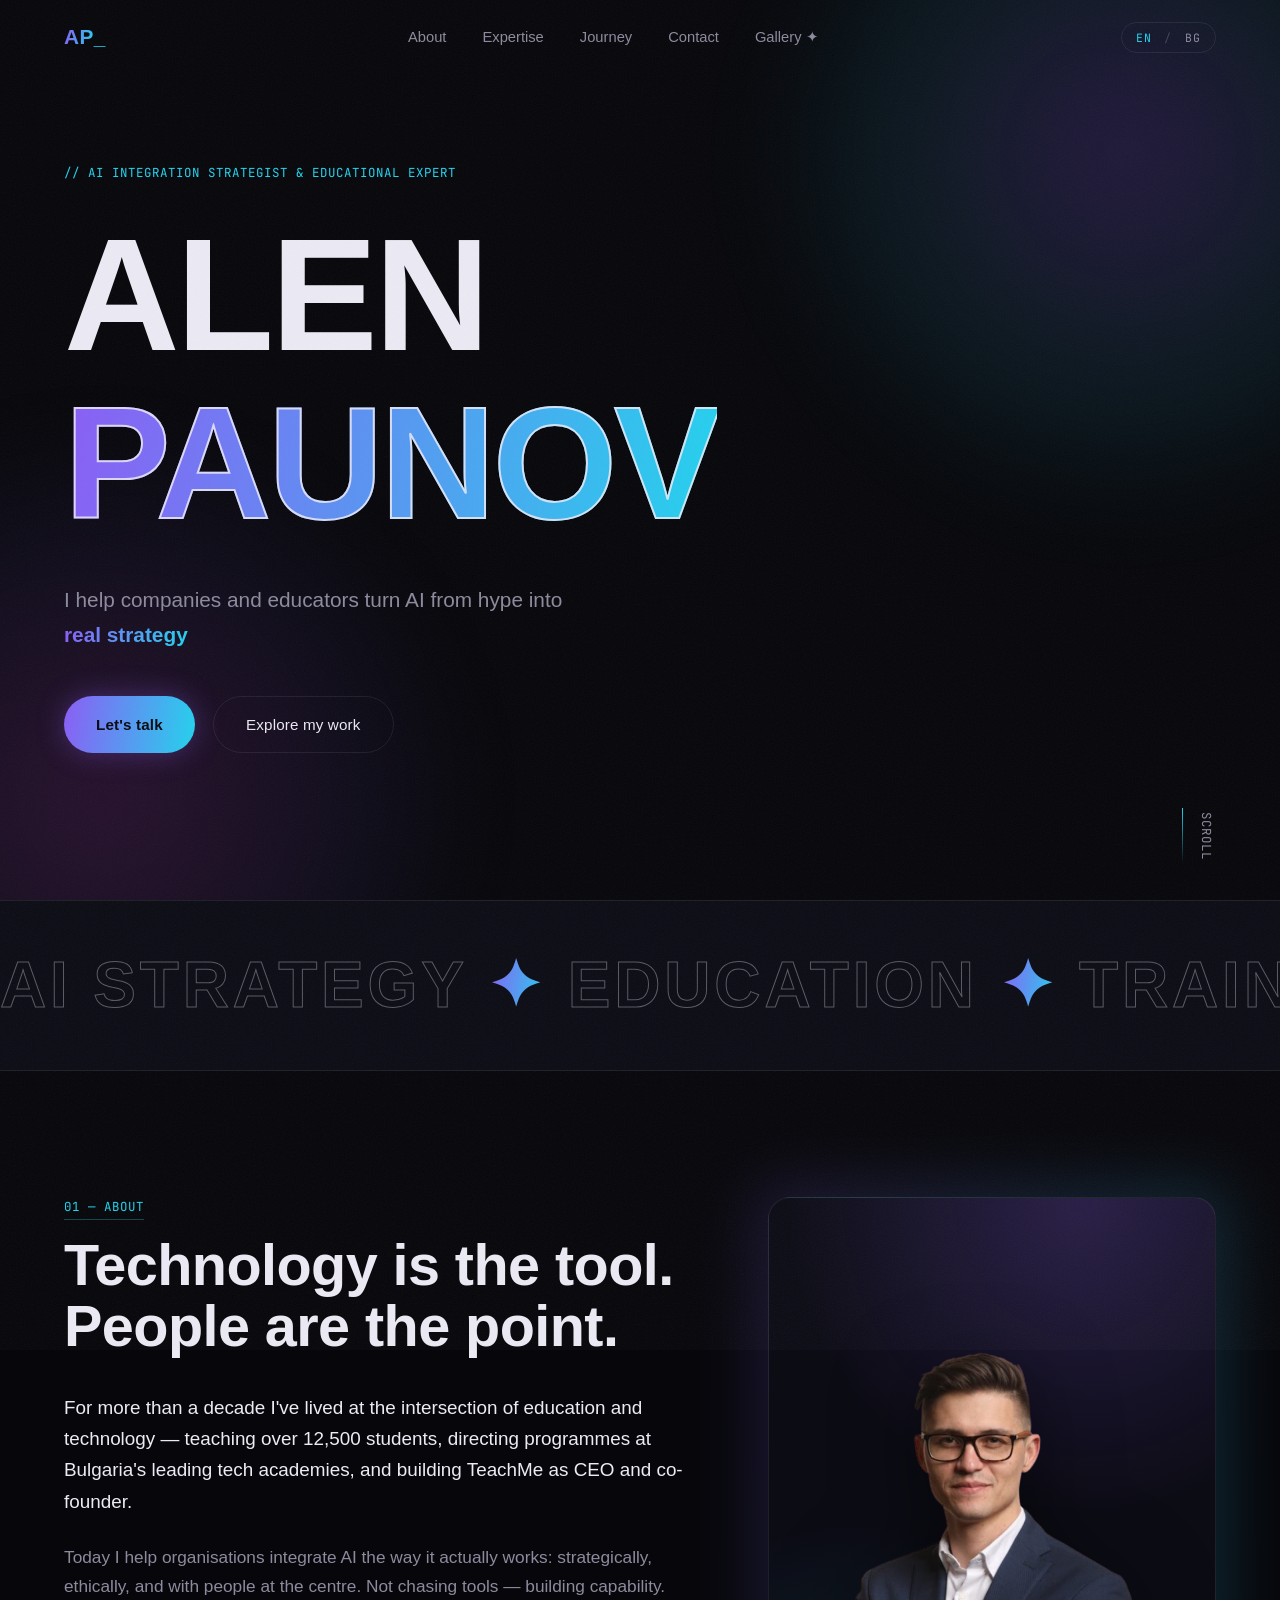
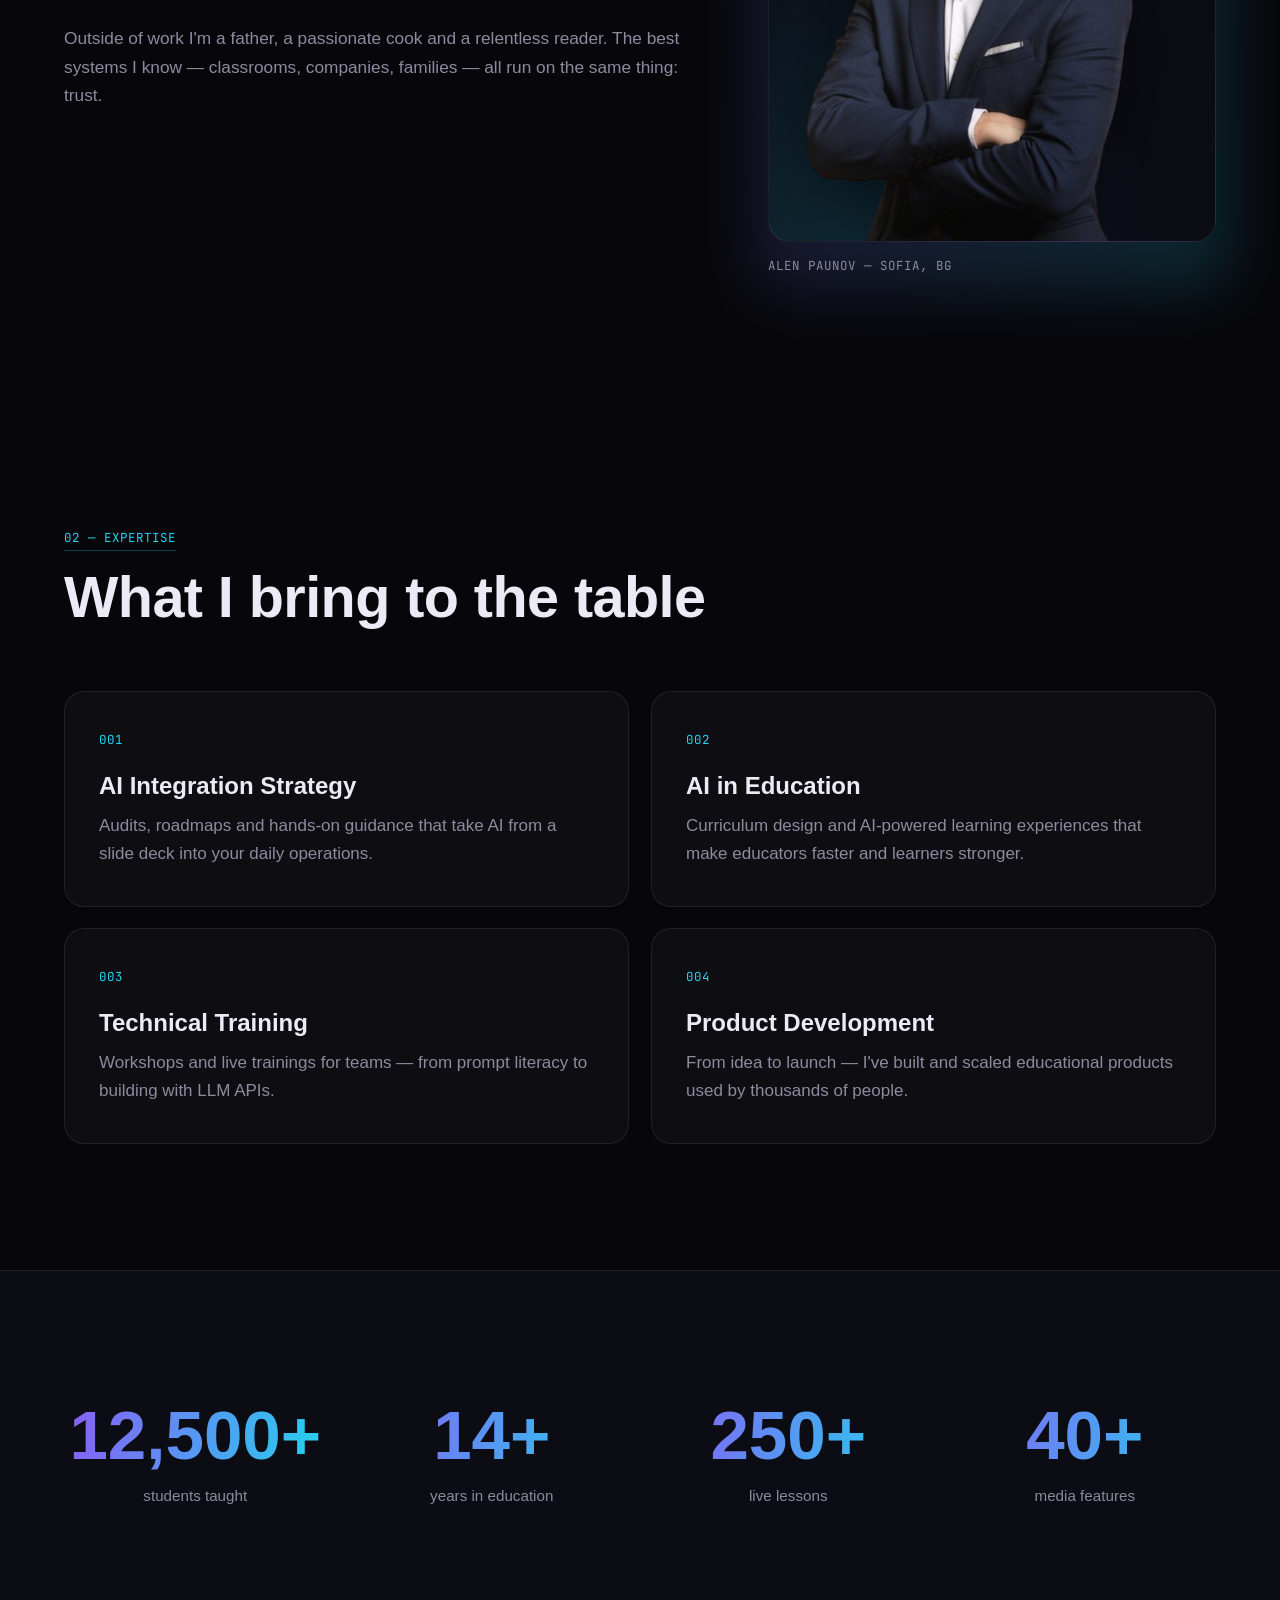
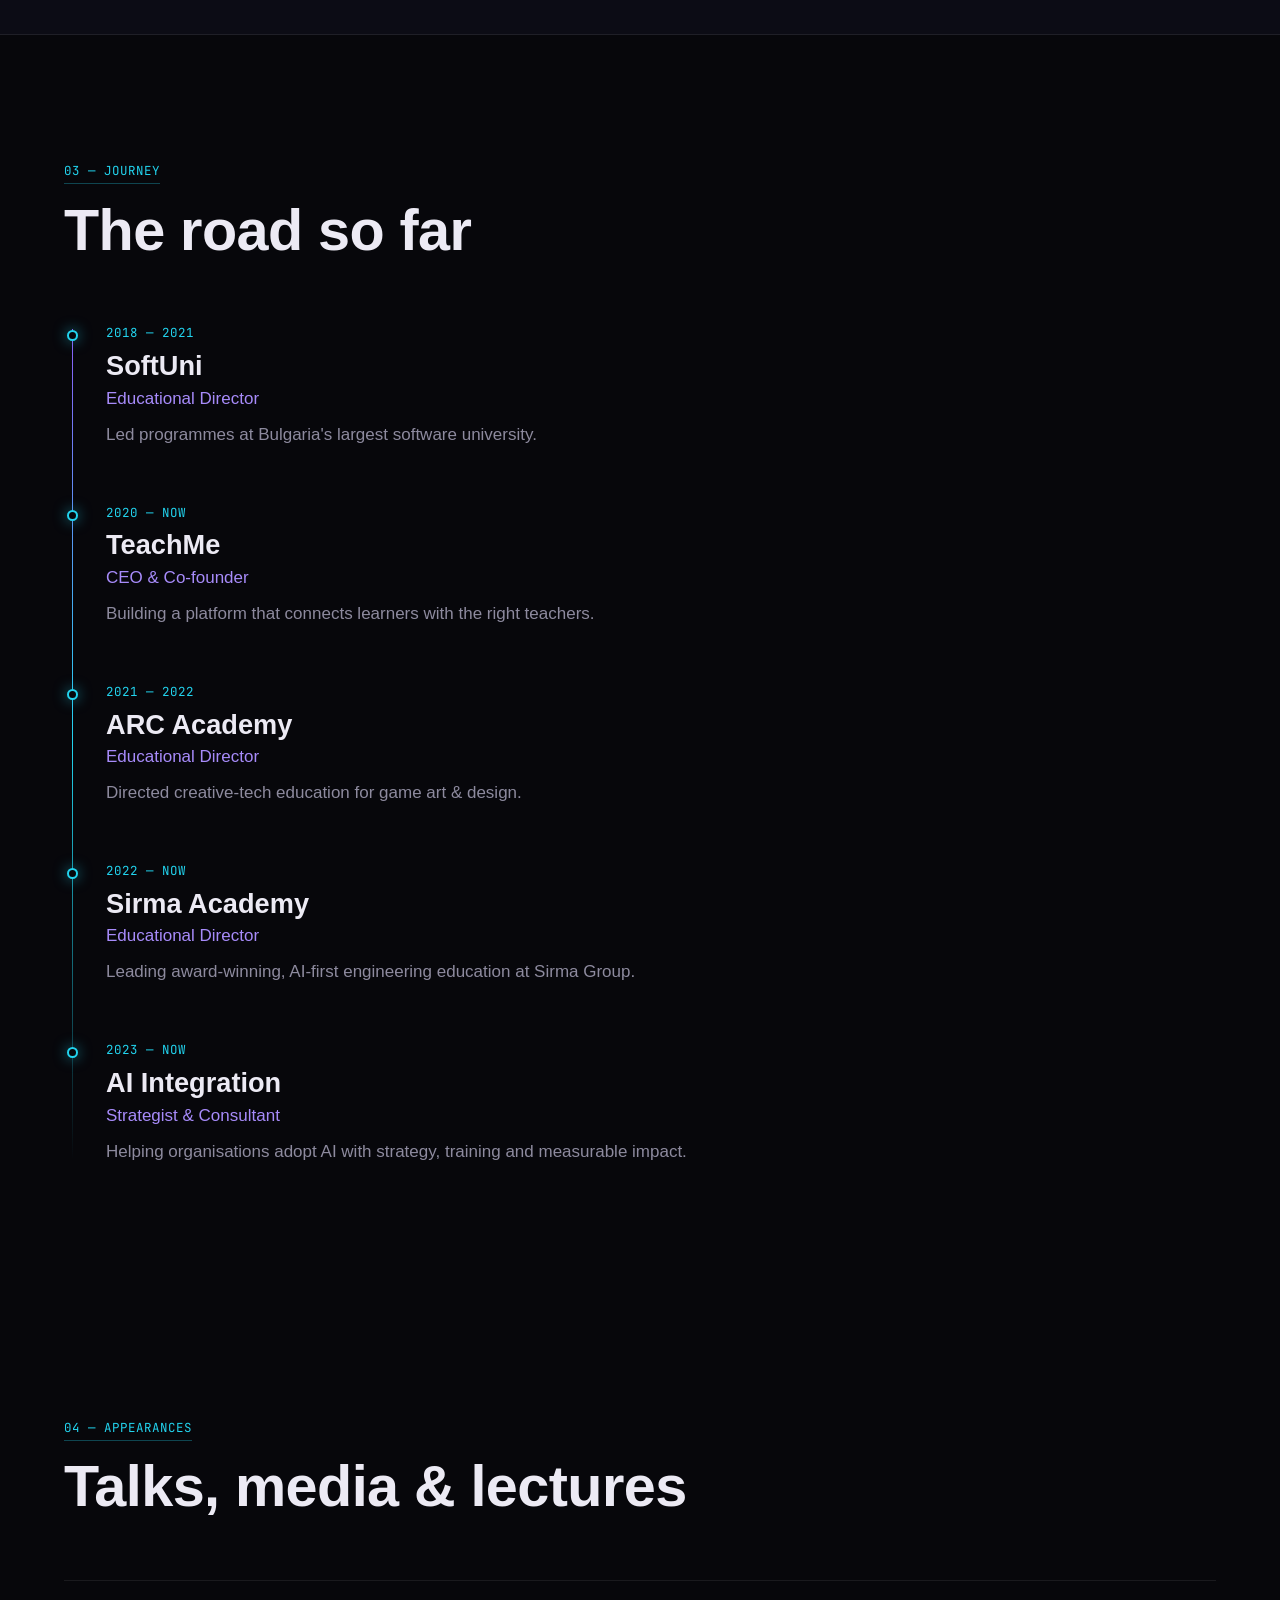
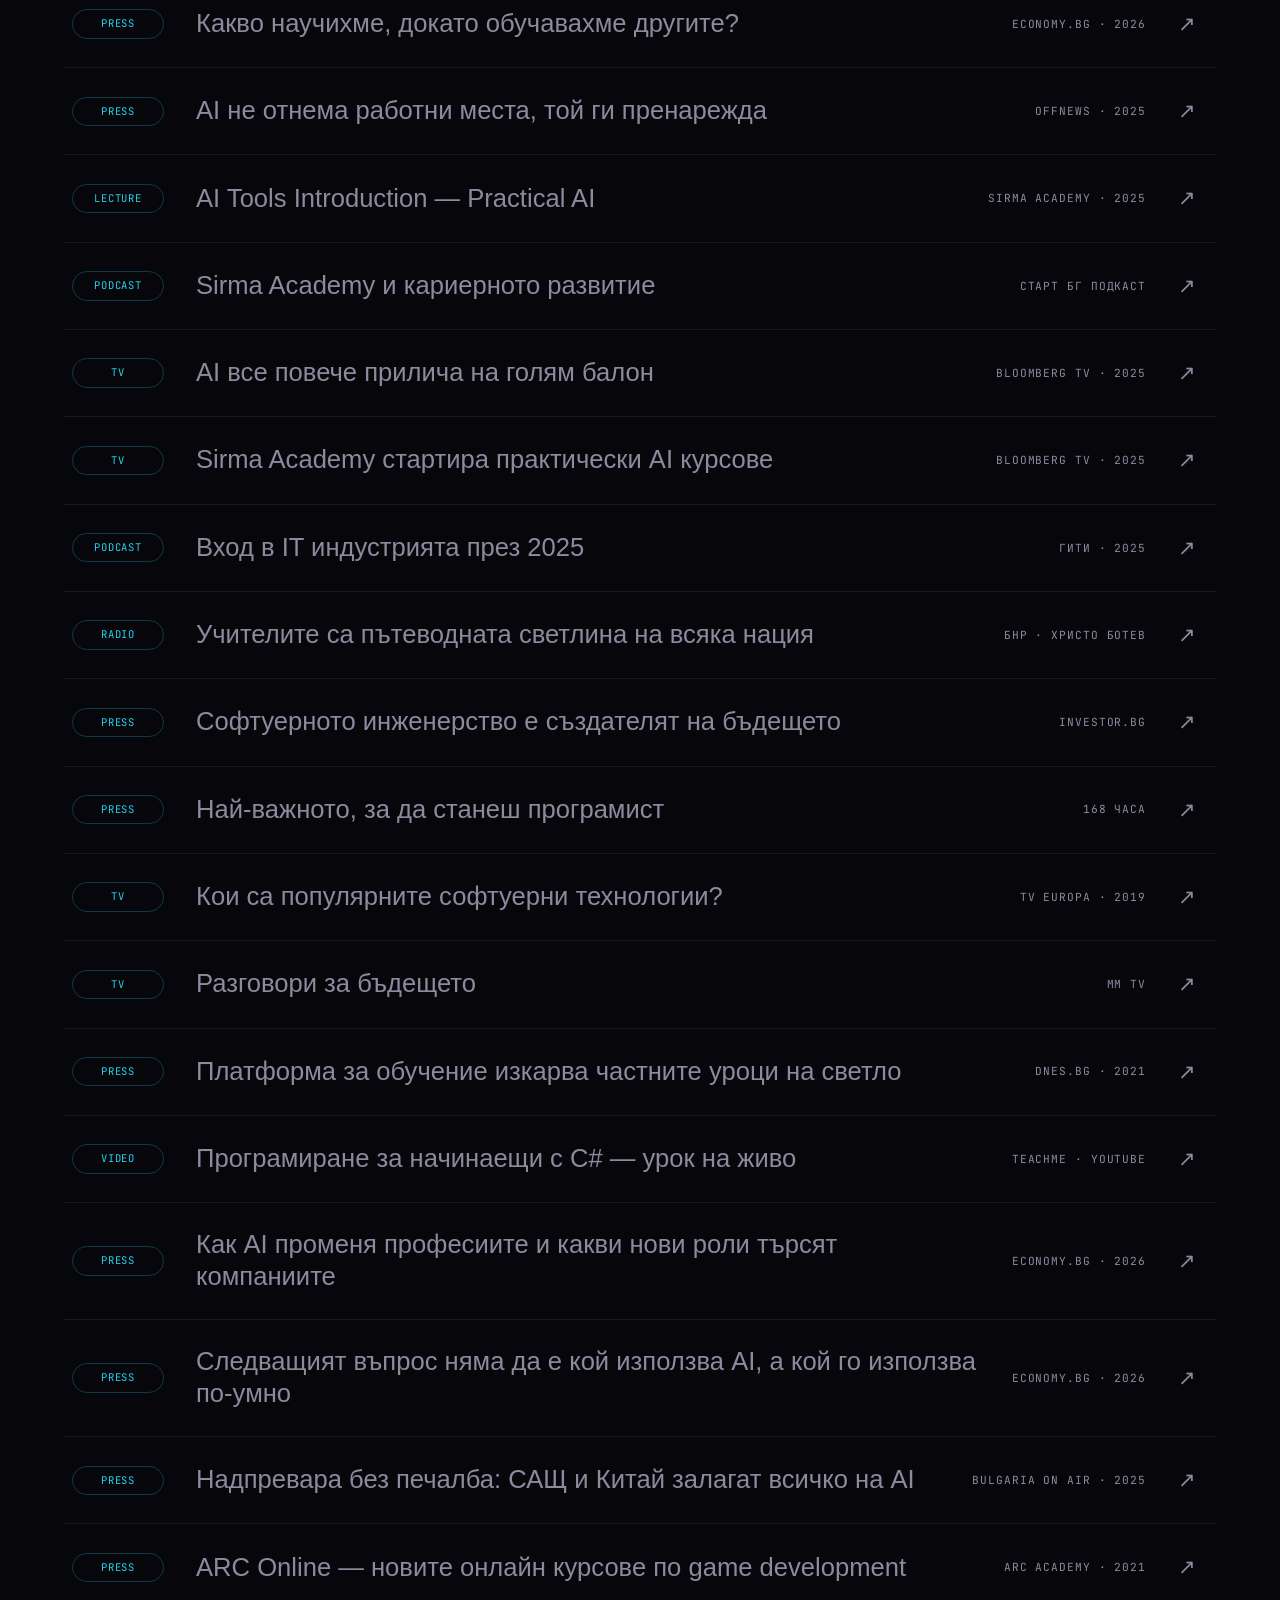
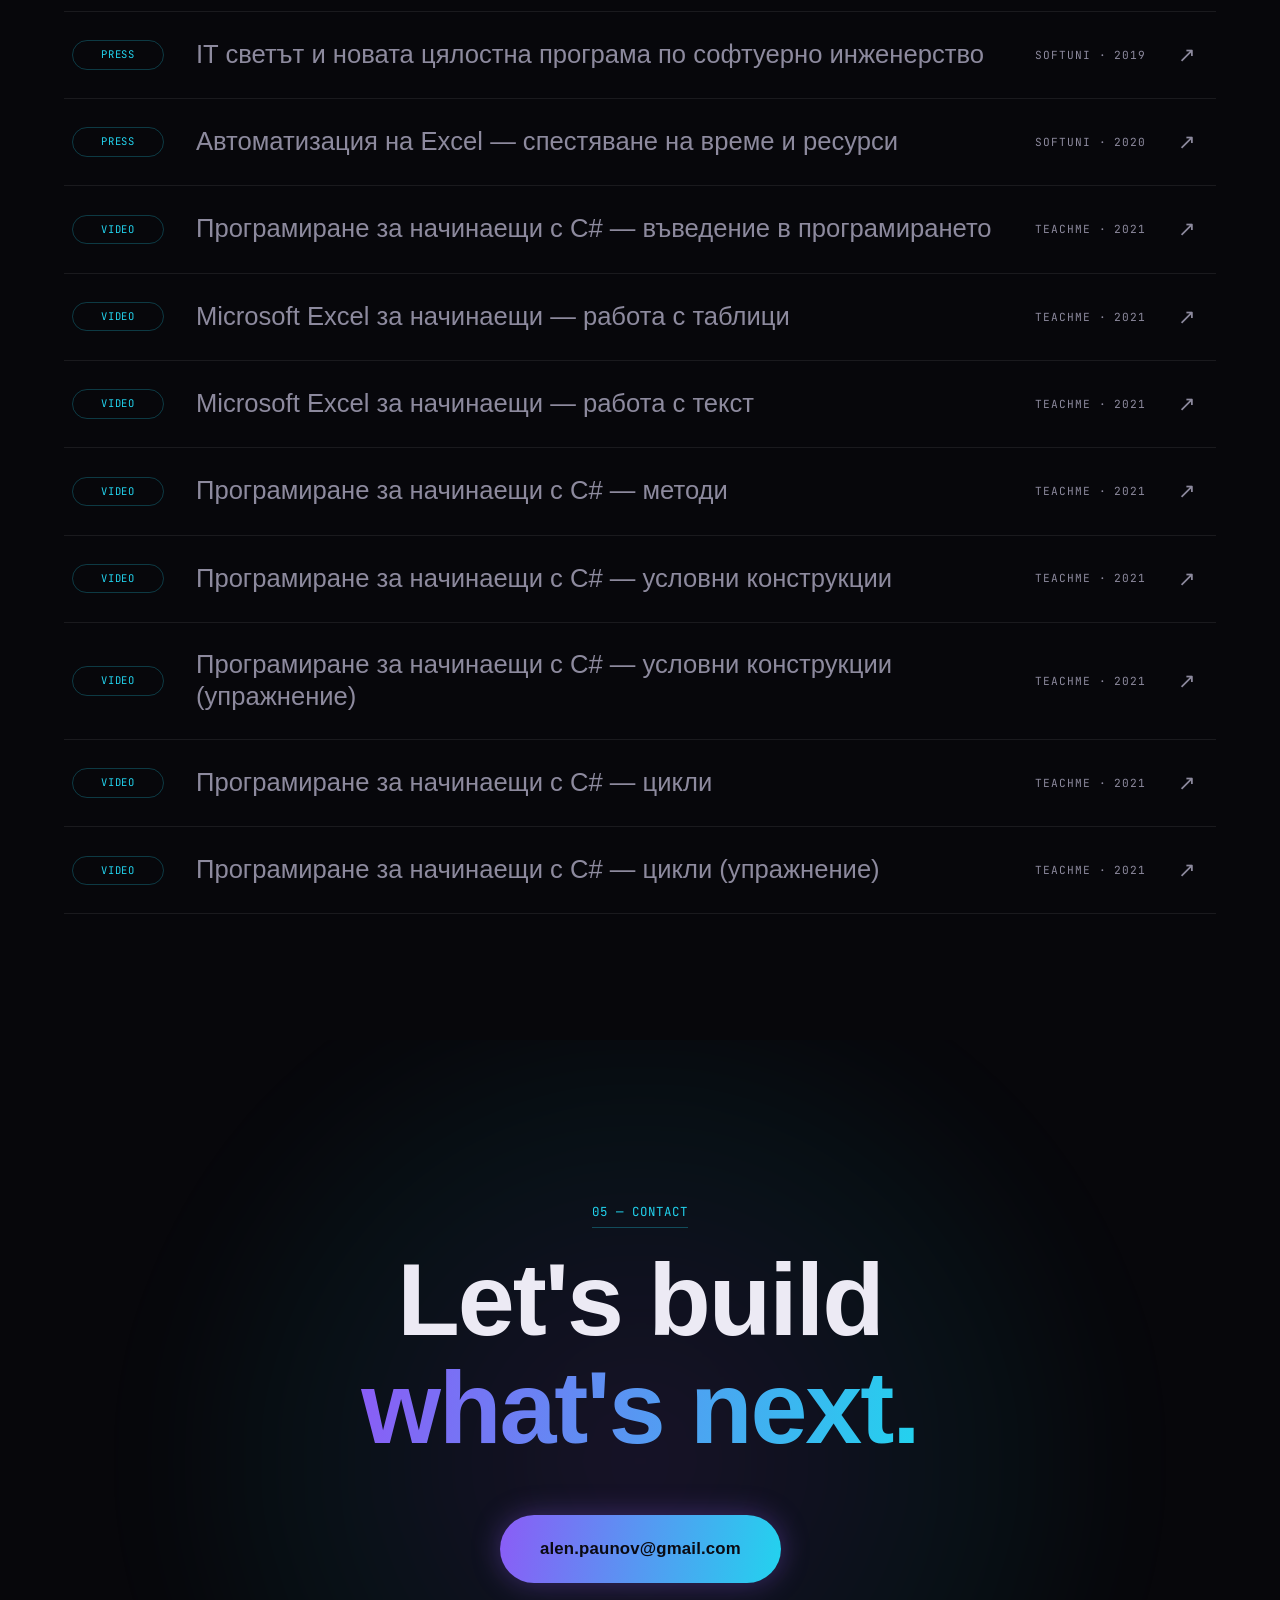
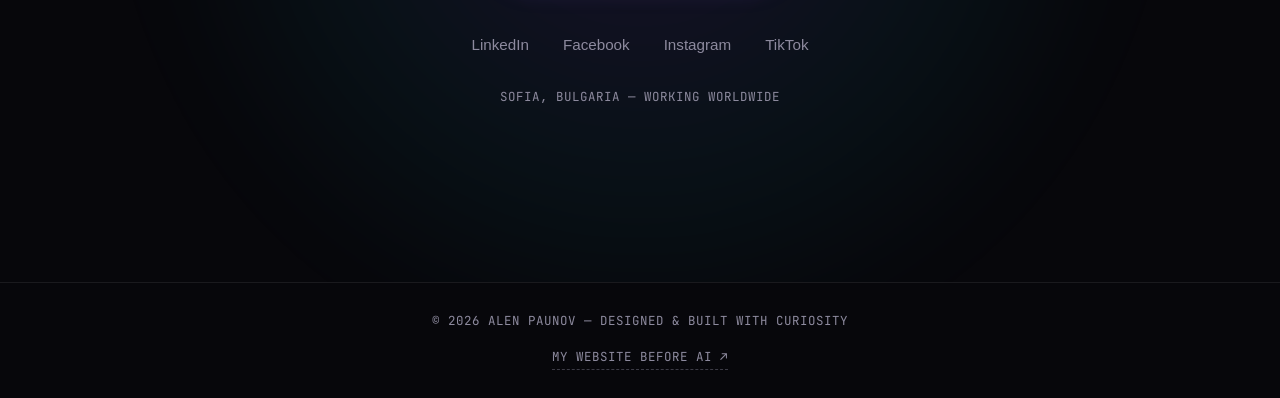
==== index.html @ 92de2fc0 "Hero title pure-CSS reveal (always shows); trim 3 appearances" ====
<!DOCTYPE html>
<html lang="en">
<head>
  <meta charset="UTF-8" />
  <meta name="viewport" content="width=device-width, initial-scale=1.0" />
  <title>Alen Paunov — AI Integration Strategist & Educational Expert</title>
  <meta name="description" content="Alen Paunov helps organisations and educators turn AI from hype into strategy, training and real products. 10+ years in education, 12,500+ students taught." />
  <meta property="og:title" content="Alen Paunov — AI Integration Strategist" />
  <meta property="og:description" content="Turning AI from buzzword into working advantage. Strategy, education, training." />
  <meta property="og:type" content="website" />

  <link rel="icon" href="data:image/svg+xml,%3Csvg xmlns='http://www.w3.org/2000/svg' viewBox='0 0 64 64'%3E%3Cdefs%3E%3ClinearGradient id='g' x1='0' y1='0' x2='1' y2='1'%3E%3Cstop offset='0' stop-color='%238b5cf6'/%3E%3Cstop offset='1' stop-color='%2322d3ee'/%3E%3C/linearGradient%3E%3C/defs%3E%3Crect width='64' height='64' rx='14' fill='%2307070b'/%3E%3Ctext x='32' y='44' font-family='Arial,sans-serif' font-size='32' font-weight='700' fill='url(%23g)' text-anchor='middle'%3EAP%3C/text%3E%3C/svg%3E" />

  <link rel="preconnect" href="https://api.fontshare.com" crossorigin />
  <link href="https://api.fontshare.com/v2/css?f[]=clash-display@500,600,700&f[]=satoshi@400,500,700&display=swap" rel="stylesheet" />
  <link href="https://fonts.googleapis.com/css2?family=JetBrains+Mono:wght@400;500&display=swap" rel="stylesheet" />

  <link rel="stylesheet" href="css/style.css" />

  <script type="importmap">
    { "imports": { "three": "https://cdn.jsdelivr.net/npm/three@0.160.0/build/three.module.js" } }
  </script>

  <!-- set .js before first paint so hero/reveal start hidden (no flash of content) -->
  <script>document.documentElement.classList.add("js");</script>
</head>
<body>

  <!-- grain overlay -->
  <div class="grain" aria-hidden="true"></div>

  <!-- custom cursor -->
  <div class="cursor-dot" aria-hidden="true"></div>
  <div class="cursor-ring" aria-hidden="true"></div>

  <!-- ===== NAV ===== -->
  <header class="nav" id="nav">
    <a class="nav__logo magnetic" href="#top" aria-label="Alen Paunov — home">
      <span class="nav__logo-mark">AP</span><span class="nav__logo-cursor">_</span>
    </a>

    <nav class="nav__links" aria-label="Primary">
      <a class="magnetic" href="#about" data-i18n="nav.about">About</a>
      <a class="magnetic" href="#expertise" data-i18n="nav.expertise">Expertise</a>
      <a class="magnetic" href="#journey" data-i18n="nav.journey">Journey</a>
      <a class="magnetic" href="#contact" data-i18n="nav.contact">Contact</a>
      <a class="magnetic nav__gallery" href="index-gallery.html" data-i18n="nav.gallery">Gallery ✦</a>
    </nav>

    <div class="nav__right">
      <button class="lang-toggle magnetic" id="langToggle" aria-label="Switch language">
        <span class="lang-toggle__opt is-active" data-lang="en">EN</span>
        <span class="lang-toggle__sep">/</span>
        <span class="lang-toggle__opt" data-lang="bg">BG</span>
      </button>
      <button class="burger" id="burger" aria-label="Open menu" aria-expanded="false">
        <span></span><span></span>
      </button>
    </div>
  </header>

  <!-- mobile overlay menu -->
  <div class="menu-overlay" id="menuOverlay" aria-hidden="true">
    <nav class="menu-overlay__links" aria-label="Mobile">
      <a href="#about" data-i18n="nav.about">About</a>
      <a href="#expertise" data-i18n="nav.expertise">Expertise</a>
      <a href="#journey" data-i18n="nav.journey">Journey</a>
      <a href="#contact" data-i18n="nav.contact">Contact</a>
      <a href="index-gallery.html" data-i18n="nav.gallery">Gallery ✦</a>
    </nav>
    <p class="menu-overlay__meta mono">Sofia, Bulgaria — <span data-i18n="hero.worldwide">working worldwide</span></p>
  </div>

  <main id="top">

    <!-- ===== HERO ===== -->
    <section class="hero" id="hero">
      <canvas class="hero__canvas" id="heroCanvas" aria-hidden="true"></canvas>
      <div class="hero__glow" aria-hidden="true"></div>
      <div class="hero__glow hero__glow--magenta" aria-hidden="true"></div>

      <div class="hero__content">
        <p class="hero__kicker mono" data-i18n="hero.kicker">// AI Integration Strategist &amp; Educational Expert</p>

        <h1 class="hero__title" aria-label="Alen Paunov">
          <span class="hero__title-line"><span class="hero__title-word">ALEN</span></span>
          <span class="hero__title-line hero__title-line--outline"><span class="hero__title-word">PAUNOV</span></span>
        </h1>

        <p class="hero__sub">
          <span data-i18n="hero.sub">I help companies and educators turn AI from hype into</span>
          <span class="hero__rotator"><span class="hero__rotator-word" id="rotatorWord">real strategy</span></span>
        </p>

        <div class="hero__cta">
          <a class="btn btn--primary magnetic" href="#contact" data-i18n="hero.cta1">Let's talk</a>
          <a class="btn btn--ghost magnetic" href="#expertise" data-i18n="hero.cta2">Explore my work</a>
        </div>
      </div>

      <div class="hero__scroll mono" aria-hidden="true">
        <span data-i18n="hero.scroll">scroll</span>
        <span class="hero__scroll-line"></span>
      </div>
    </section>

    <!-- marquee divider -->
    <div class="marquee" aria-hidden="true">
      <div class="marquee__track" id="marqueeTrack">
        <span class="marquee__item">AI STRATEGY <i>✦</i> EDUCATION <i>✦</i> TRAINING <i>✦</i> PRODUCT <i>✦</i> <b>PEOPLE FIRST</b> <i>✦</i> </span>
        <span class="marquee__item">AI STRATEGY <i>✦</i> EDUCATION <i>✦</i> TRAINING <i>✦</i> PRODUCT <i>✦</i> <b>PEOPLE FIRST</b> <i>✦</i> </span>
        <span class="marquee__item">AI STRATEGY <i>✦</i> EDUCATION <i>✦</i> TRAINING <i>✦</i> PRODUCT <i>✦</i> <b>PEOPLE FIRST</b> <i>✦</i> </span>
        <span class="marquee__item">AI STRATEGY <i>✦</i> EDUCATION <i>✦</i> TRAINING <i>✦</i> PRODUCT <i>✦</i> <b>PEOPLE FIRST</b> <i>✦</i> </span>
      </div>
    </div>

    <!-- ===== ABOUT ===== -->
    <section class="section about" id="about">
      <div class="section__inner">
        <div class="about__grid">
          <div class="about__text">
            <p class="section__label mono reveal"><span data-i18n="about.label">01 — About</span></p>
            <h2 class="section__title reveal" data-i18n="about.title">Technology is the tool. People are the point.</h2>
            <div class="reveal">
              <p data-i18n="about.p1">For more than a decade I've lived at the intersection of education and technology — teaching over 12,500 students, directing programmes at Bulgaria's leading tech academies, and building TeachMe as CEO and co-founder.</p>
              <p data-i18n="about.p2">Today I help organisations integrate AI the way it actually works: strategically, ethically, and with people at the centre. Not chasing tools — building capability.</p>
              <p data-i18n="about.p3">Outside of work I'm a father, a passionate cook and a relentless reader. The best systems I know — classrooms, companies, families — all run on the same thing: trust.</p>
            </div>
          </div>
          <figure class="about__portrait reveal">
            <div class="about__portrait-frame">
              <img src="img/portrait-about.png" alt="Portrait of Alen Paunov" loading="lazy" />
            </div>
            <figcaption class="mono">Alen Paunov — Sofia, BG</figcaption>
          </figure>
        </div>
      </div>
    </section>

    <!-- ===== EXPERTISE ===== -->
    <section class="section expertise" id="expertise">
      <div class="section__inner">
        <p class="section__label mono reveal"><span data-i18n="exp.label">02 — Expertise</span></p>
        <h2 class="section__title reveal" data-i18n="exp.title">What I bring to the table</h2>

        <div class="cards">
          <article class="card reveal">
            <span class="card__num mono">001</span>
            <h3 data-i18n="exp.c1t">AI Integration Strategy</h3>
            <p data-i18n="exp.c1d">Audits, roadmaps and hands-on guidance that take AI from a slide deck into your daily operations.</p>
          </article>
          <article class="card reveal">
            <span class="card__num mono">002</span>
            <h3 data-i18n="exp.c2t">AI in Education</h3>
            <p data-i18n="exp.c2d">Curriculum design and AI-powered learning experiences that make educators faster and learners stronger.</p>
          </article>
          <article class="card reveal">
            <span class="card__num mono">003</span>
            <h3 data-i18n="exp.c3t">Technical Training</h3>
            <p data-i18n="exp.c3d">Workshops and live trainings for teams — from prompt literacy to building with LLM APIs.</p>
          </article>
          <article class="card reveal">
            <span class="card__num mono">004</span>
            <h3 data-i18n="exp.c4t">Product Development</h3>
            <p data-i18n="exp.c4d">From idea to launch — I've built and scaled educational products used by thousands of people.</p>
          </article>
        </div>
      </div>
    </section>

    <!-- ===== STATS ===== -->
    <section class="section stats" id="stats">
      <div class="section__inner">
        <div class="stats__grid">
          <div class="stat reveal">
            <span class="stat__num" data-count="12500" data-suffix="+">0</span>
            <span class="stat__label" data-i18n="stats.s1">students taught</span>
          </div>
          <div class="stat reveal">
            <span class="stat__num" data-count="14" data-suffix="+">0</span>
            <span class="stat__label" data-i18n="stats.s2">years in education</span>
          </div>
          <div class="stat reveal">
            <span class="stat__num" data-count="250" data-suffix="+">0</span>
            <span class="stat__label" data-i18n="stats.s3">live lessons</span>
          </div>
          <div class="stat reveal">
            <span class="stat__num" data-count="40" data-suffix="+">0</span>
            <span class="stat__label" data-i18n="stats.s4">media features</span>
          </div>
        </div>
      </div>
    </section>

    <!-- ===== JOURNEY ===== -->
    <section class="section journey" id="journey">
      <div class="section__inner">
        <p class="section__label mono reveal"><span data-i18n="jr.label">03 — Journey</span></p>
        <h2 class="section__title reveal" data-i18n="jr.title">The road so far</h2>

        <div class="timeline">
          <div class="timeline__line" aria-hidden="true"></div>

          <article class="tl-item reveal">
            <span class="tl-item__date mono">2018 — 2021</span>
            <h3>SoftUni</h3>
            <p class="tl-item__role" data-i18n="jr.t1r">Educational Director</p>
            <p data-i18n="jr.t1d">Led programmes at Bulgaria's largest software university.</p>
          </article>

          <article class="tl-item reveal">
            <span class="tl-item__date mono">2020 — <span data-i18n="jr.now">now</span></span>
            <h3>TeachMe</h3>
            <p class="tl-item__role" data-i18n="jr.t2r">CEO &amp; Co-founder</p>
            <p data-i18n="jr.t2d">Building a platform that connects learners with the right teachers.</p>
          </article>

          <article class="tl-item reveal">
            <span class="tl-item__date mono">2021 — 2022</span>
            <h3>ARC Academy</h3>
            <p class="tl-item__role" data-i18n="jr.t3r">Educational Director</p>
            <p data-i18n="jr.t3d">Directed creative-tech education for game art &amp; design.</p>
          </article>

          <article class="tl-item reveal">
            <span class="tl-item__date mono">2022 — <span data-i18n="jr.now2">now</span></span>
            <h3>Sirma Academy</h3>
            <p class="tl-item__role" data-i18n="jr.t5r">Educational Director</p>
            <p data-i18n="jr.t5d">Leading award-winning, AI-first engineering education at Sirma Group.</p>
          </article>

          <article class="tl-item reveal">
            <span class="tl-item__date mono">2023 — <span data-i18n="jr.now3">now</span></span>
            <h3 data-i18n="jr.t4t">AI Integration</h3>
            <p class="tl-item__role" data-i18n="jr.t4r">Strategist &amp; Consultant</p>
            <p data-i18n="jr.t4d">Helping organisations adopt AI with strategy, training and measurable impact.</p>
          </article>
        </div>
      </div>
    </section>

    <!-- ===== APPEARANCES ===== -->
    <section class="section appear" id="appearances">
      <div class="section__inner">
        <p class="section__label mono reveal"><span data-i18n="ap.label">04 — Appearances</span></p>
        <h2 class="section__title reveal" data-i18n="ap.title">Talks, media &amp; lectures</h2>

        <ul class="appear__list">
          <li class="appear__row reveal">
            <a href="https://www.economy.bg/business/view/63765/Alen-Paunov-ot-Sirma-Academy-Kakvo-nauchihme-dokato-obuchavahme-drugite" target="_blank" rel="noopener"
               data-img="https://i.newsroom.bg/uploads/photo_assets/2026/2026-04-17/o_IMG-0034-2-3057c8651d.JPG">
              <span class="appear__tag mono">PRESS</span>
              <span class="appear__title">Какво научихме, докато обучавахме другите?</span>
              <span class="appear__meta mono">Economy.bg · 2026</span>
              <span class="appear__arrow" aria-hidden="true">↗</span>
            </a>
          </li>
          <li class="appear__row reveal">
            <a href="https://tech.offnews.bg/softuer/alen-paunov-sirma-academy-ai-ne-otnema-rabotni-mesta-toj-gi-prenare-23446.html" target="_blank" rel="noopener"
               data-img="https://i2.offnews.bg/tech/events/2025/10/14/23446/1760453921_2_800x*.jpg">
              <span class="appear__tag mono">PRESS</span>
              <span class="appear__title">AI не отнема работни места, той ги пренарежда</span>
              <span class="appear__meta mono">OFFnews · 2025</span>
              <span class="appear__arrow" aria-hidden="true">↗</span>
            </a>
          </li>
          <li class="appear__row reveal">
            <a href="https://www.youtube.com/watch?v=xwQ-4JJi9PQ" target="_blank" rel="noopener"
               data-img="https://i.ytimg.com/vi/xwQ-4JJi9PQ/hqdefault.jpg">
              <span class="appear__tag mono">LECTURE</span>
              <span class="appear__title">AI Tools Introduction — Practical AI</span>
              <span class="appear__meta mono">Sirma Academy · 2025</span>
              <span class="appear__arrow" aria-hidden="true">↗</span>
            </a>
          </li>
          <li class="appear__row reveal">
            <a href="https://www.youtube.com/watch?v=-P3bE9-IkzM" target="_blank" rel="noopener"
               data-img="https://i.ytimg.com/vi/-P3bE9-IkzM/hqdefault.jpg">
              <span class="appear__tag mono">PODCAST</span>
              <span class="appear__title">Sirma Academy и кариерното развитие</span>
              <span class="appear__meta mono">Старт БГ Подкаст</span>
              <span class="appear__arrow" aria-hidden="true">↗</span>
            </a>
          </li>
          <li class="appear__row reveal">
            <a href="https://www.bloombergtv.bg/a/16-biznes-start/148122-edin-miliard-dolara-za-izsledovatel-ai-vse-poveche-prilicha-na-golyam-balon" target="_blank" rel="noopener"
               data-img="https://www.bloombergtv.bg/media/files/images/original/article/658/1dbbde68b5ca3ca6843c368715722658-PAUNOV.jpg">
              <span class="appear__tag mono">TV</span>
              <span class="appear__title">AI все повече прилича на голям балон</span>
              <span class="appear__meta mono">Bloomberg TV · 2025</span>
              <span class="appear__arrow" aria-hidden="true">↗</span>
            </a>
          </li>
          <li class="appear__row reveal">
            <a href="https://www.bloombergtv.bg/a/28-update/142037-sirma-academy-startira-prakticheski-kursove-po-izkustven-intelekt" target="_blank" rel="noopener"
               data-img="https://www.bloombergtv.bg/media/files/images/original/article/c74/2c2ac8e5164f4ebf8bdde02473513c74-250308_UPDATE_SABOTA.mxf.1741362603_4.jpg">
              <span class="appear__tag mono">TV</span>
              <span class="appear__title">Sirma Academy стартира практически AI курсове</span>
              <span class="appear__meta mono">Bloomberg TV · 2025</span>
              <span class="appear__arrow" aria-hidden="true">↗</span>
            </a>
          </li>
          <li class="appear__row reveal">
            <a href="https://www.youtube.com/watch?v=YCKp4DJq5Vc" target="_blank" rel="noopener"
               data-img="https://i.ytimg.com/vi/YCKp4DJq5Vc/hqdefault.jpg">
              <span class="appear__tag mono">PODCAST</span>
              <span class="appear__title">Вход в IT индустрията през 2025</span>
              <span class="appear__meta mono">ГИТИ · 2025</span>
              <span class="appear__arrow" aria-hidden="true">↗</span>
            </a>
          </li>
          <li class="appear__row reveal">
            <a href="https://bnr.bg/hristobotev/post/101410930" target="_blank" rel="noopener"
               data-img="https://static.bnr.bg/gallery/cr/medium/239941cab3329ee0c3ae5c85991f71ad.jpg">
              <span class="appear__tag mono">RADIO</span>
              <span class="appear__title">Учителите са пътеводната светлина на всяка нация</span>
              <span class="appear__meta mono">БНР · Христо Ботев</span>
              <span class="appear__arrow" aria-hidden="true">↗</span>
            </a>
          </li>
          <li class="appear__row reveal">
            <a href="https://www.investor.bg/imenata-na-biznesa/263/a/softuernoto-injenerstvo-e-syzdateliat-na-bydeshteto-na-choveshkata-civilizaciia-312117/" target="_blank" rel="noopener"
               data-img="https://www.investor.bg/media/files/resized/article/640x360/876/4d900ee431966d2bec1492b9c10db876-0000312117-article3.jpg">
              <span class="appear__tag mono">PRESS</span>
              <span class="appear__title">Софтуерното инженерство е създателят на бъдещето</span>
              <span class="appear__meta mono">Investor.bg</span>
              <span class="appear__arrow" aria-hidden="true">↗</span>
            </a>
          </li>
          <li class="appear__row reveal">
            <a href="https://www.168chasa.bg/article/8355133" target="_blank" rel="noopener"
               data-img="https://cache2.24chasa.bg/Images/Cache/146/Image_8355146_305_0.jpg">
              <span class="appear__tag mono">PRESS</span>
              <span class="appear__title">Най-важното, за да станеш програмист</span>
              <span class="appear__meta mono">168 часа</span>
              <span class="appear__arrow" aria-hidden="true">↗</span>
            </a>
          </li>
          <li class="appear__row reveal">
            <a href="https://www.tvevropa.com/2019/12/koi-sa-populyarnite-softuerni-tehnologii/" target="_blank" rel="noopener"
               data-img="https://www.tvevropa.com/wp-content/uploads/2019/12/bd1-3-620x353.jpg">
              <span class="appear__tag mono">TV</span>
              <span class="appear__title">Кои са популярните софтуерни технологии?</span>
              <span class="appear__meta mono">TV Europa · 2019</span>
              <span class="appear__arrow" aria-hidden="true">↗</span>
            </a>
          </li>
          <li class="appear__row reveal">
            <a href="https://mmtvmusic.com/mm-player/most-viewed/shows/razgovori-za-bydeshteto-s-alen-paunov/" target="_blank" rel="noopener"
               data-img="https://cdnt.onnetwork.tv/poster/4/0/402884_6.jpg">
              <span class="appear__tag mono">TV</span>
              <span class="appear__title">Разговори за бъдещето</span>
              <span class="appear__meta mono">MM TV</span>
              <span class="appear__arrow" aria-hidden="true">↗</span>
            </a>
          </li>
          <li class="appear__row reveal">
            <a href="https://www.dnes.bg/obrazovanie/2021/03/16/platforma-za-obuchenie-izkarva-chastnite-uroci-na-svetlo.483403" target="_blank" rel="noopener">
              <span class="appear__tag mono">PRESS</span>
              <span class="appear__title">Платформа за обучение изкарва частните уроци на светло</span>
              <span class="appear__meta mono">Dnes.bg · 2021</span>
              <span class="appear__arrow" aria-hidden="true">↗</span>
            </a>
          </li>
          <li class="appear__row reveal">
            <a href="https://www.youtube.com/watch?v=O7ow6RirzcY" target="_blank" rel="noopener"
               data-img="https://i.ytimg.com/vi/O7ow6RirzcY/hqdefault.jpg">
              <span class="appear__tag mono">VIDEO</span>
              <span class="appear__title">Програмиране за начинаещи с C# — урок на живо</span>
              <span class="appear__meta mono">TeachMe · YouTube</span>
              <span class="appear__arrow" aria-hidden="true">↗</span>
            </a>
          </li>
          <li class="appear__row reveal">
            <a href="https://www.economy.bg/humancapital/view/64060/Kak-AI-promenya-profesiite-i-kakvi-novi-roli-tyrsyat-kompaniite" target="_blank" rel="noopener">
              <span class="appear__tag mono">PRESS</span>
              <span class="appear__title">Как AI променя професиите и какви нови роли търсят компаниите</span>
              <span class="appear__meta mono">Economy.bg · 2026</span>
              <span class="appear__arrow" aria-hidden="true">↗</span>
            </a>
          </li>
          <li class="appear__row reveal">
            <a href="https://www.economy.bg/management/view/63353/Sledvashtiyat-vypros-nyama-da-byde-koj-izpolzva-AI-a-koj-go-izpolzva-po-umno" target="_blank" rel="noopener">
              <span class="appear__tag mono">PRESS</span>
              <span class="appear__title">Следващият въпрос няма да е кой използва AI, а кой го използва по-умно</span>
              <span class="appear__meta mono">Economy.bg · 2026</span>
              <span class="appear__arrow" aria-hidden="true">↗</span>
            </a>
          </li>
          <li class="appear__row reveal">
            <a href="https://www.bgonair.bg/a/5-science/390413-nadprevara-bez-pechalba-sasht-i-kitay-zalagat-vsichko-na-ai" target="_blank" rel="noopener">
              <span class="appear__tag mono">PRESS</span>
              <span class="appear__title">Надпревара без печалба: САЩ и Китай залагат всичко на AI</span>
              <span class="appear__meta mono">Bulgaria ON AIR · 2025</span>
              <span class="appear__arrow" aria-hidden="true">↗</span>
            </a>
          </li>
          <li class="appear__row reveal">
            <a href="https://arc.academy/bg/novini/arc-online-alen-paunov-i-milin-dzhaliev-za-novite-onlajn-kursove-po-game-development/" target="_blank" rel="noopener">
              <span class="appear__tag mono">PRESS</span>
              <span class="appear__title">ARC Online — новите онлайн курсове по game development</span>
              <span class="appear__meta mono">ARC Academy · 2021</span>
              <span class="appear__arrow" aria-hidden="true">↗</span>
            </a>
          </li>
          <li class="appear__row reveal">
            <a href="https://softuni.bg/blog/softuni-new-program-with-alen" target="_blank" rel="noopener">
              <span class="appear__tag mono">PRESS</span>
              <span class="appear__title">IT светът и новата цялостна програма по софтуерно инженерство</span>
              <span class="appear__meta mono">SoftUni · 2019</span>
              <span class="appear__arrow" aria-hidden="true">↗</span>
            </a>
          </li>
          <li class="appear__row reveal">
            <a href="https://softuni.bg/blog/excel-automation-with-alen-paunov" target="_blank" rel="noopener">
              <span class="appear__tag mono">PRESS</span>
              <span class="appear__title">Автоматизация на Excel — спестяване на време и ресурси</span>
              <span class="appear__meta mono">SoftUni · 2020</span>
              <span class="appear__arrow" aria-hidden="true">↗</span>
            </a>
          </li>
          <li class="appear__row reveal">
            <a href="https://www.youtube.com/watch?v=_WXRhMuFoUQ" target="_blank" rel="noopener"
               data-img="https://i.ytimg.com/vi/_WXRhMuFoUQ/hqdefault.jpg">
              <span class="appear__tag mono">VIDEO</span>
              <span class="appear__title">Програмиране за начинаещи с C# — въведение в програмирането</span>
              <span class="appear__meta mono">TeachMe · 2021</span>
              <span class="appear__arrow" aria-hidden="true">↗</span>
            </a>
          </li>
          <li class="appear__row reveal">
            <a href="https://www.youtube.com/watch?v=vReEs_kIzT4" target="_blank" rel="noopener"
               data-img="https://i.ytimg.com/vi/vReEs_kIzT4/hqdefault.jpg">
              <span class="appear__tag mono">VIDEO</span>
              <span class="appear__title">Microsoft Excel за начинаещи — работа с таблици</span>
              <span class="appear__meta mono">TeachMe · 2021</span>
              <span class="appear__arrow" aria-hidden="true">↗</span>
            </a>
          </li>
          <li class="appear__row reveal">
            <a href="https://www.youtube.com/watch?v=t16EY8EmVQQ" target="_blank" rel="noopener"
               data-img="https://i.ytimg.com/vi/t16EY8EmVQQ/hqdefault.jpg">
              <span class="appear__tag mono">VIDEO</span>
              <span class="appear__title">Microsoft Excel за начинаещи — работа с текст</span>
              <span class="appear__meta mono">TeachMe · 2021</span>
              <span class="appear__arrow" aria-hidden="true">↗</span>
            </a>
          </li>
          <li class="appear__row reveal">
            <a href="https://www.youtube.com/watch?v=Abv7qwDtRdw" target="_blank" rel="noopener"
               data-img="https://i.ytimg.com/vi/Abv7qwDtRdw/hqdefault.jpg">
              <span class="appear__tag mono">VIDEO</span>
              <span class="appear__title">Програмиране за начинаещи с C# — методи</span>
              <span class="appear__meta mono">TeachMe · 2021</span>
              <span class="appear__arrow" aria-hidden="true">↗</span>
            </a>
          </li>
          <li class="appear__row reveal">
            <a href="https://www.youtube.com/watch?v=1uO0sXimUxY" target="_blank" rel="noopener"
               data-img="https://i.ytimg.com/vi/1uO0sXimUxY/hqdefault.jpg">
              <span class="appear__tag mono">VIDEO</span>
              <span class="appear__title">Програмиране за начинаещи с C# — условни конструкции</span>
              <span class="appear__meta mono">TeachMe · 2021</span>
              <span class="appear__arrow" aria-hidden="true">↗</span>
            </a>
          </li>
          <li class="appear__row reveal">
            <a href="https://www.youtube.com/watch?v=IIhTDI3YwvA" target="_blank" rel="noopener"
               data-img="https://i.ytimg.com/vi/IIhTDI3YwvA/hqdefault.jpg">
              <span class="appear__tag mono">VIDEO</span>
              <span class="appear__title">Програмиране за начинаещи с C# — условни конструкции (упражнение)</span>
              <span class="appear__meta mono">TeachMe · 2021</span>
              <span class="appear__arrow" aria-hidden="true">↗</span>
            </a>
          </li>
          <li class="appear__row reveal">
            <a href="https://www.youtube.com/watch?v=rq3aU6fRLg0" target="_blank" rel="noopener"
               data-img="https://i.ytimg.com/vi/rq3aU6fRLg0/hqdefault.jpg">
              <span class="appear__tag mono">VIDEO</span>
              <span class="appear__title">Програмиране за начинаещи с C# — цикли</span>
              <span class="appear__meta mono">TeachMe · 2021</span>
              <span class="appear__arrow" aria-hidden="true">↗</span>
            </a>
          </li>
          <li class="appear__row reveal">
            <a href="https://www.youtube.com/watch?v=dssCBPR13bU" target="_blank" rel="noopener"
               data-img="https://i.ytimg.com/vi/dssCBPR13bU/hqdefault.jpg">
              <span class="appear__tag mono">VIDEO</span>
              <span class="appear__title">Програмиране за начинаещи с C# — цикли (упражнение)</span>
              <span class="appear__meta mono">TeachMe · 2021</span>
              <span class="appear__arrow" aria-hidden="true">↗</span>
            </a>
          </li>
        </ul>
      </div>

      <!-- floating hover preview -->
      <img class="appear__preview" id="appearPreview" src="" alt="" aria-hidden="true" />
    </section>

    <!-- ===== CONTACT ===== -->
    <section class="section contact" id="contact">
      <div class="contact__glow" aria-hidden="true"></div>
      <div class="section__inner">
        <p class="section__label mono reveal"><span data-i18n="ct.label">05 — Contact</span></p>
        <h2 class="contact__title reveal">
          <span data-i18n="ct.title1">Let's build</span><br />
          <span class="contact__title-accent" data-i18n="ct.title2">what's next.</span>
        </h2>

        <div class="contact__actions reveal">
          <a class="btn btn--primary btn--lg magnetic" href="mailto:alen.paunov@gmail.com">alen.paunov@gmail.com</a>
        </div>

        <ul class="contact__socials reveal">
          <li><a class="magnetic" href="https://www.linkedin.com/in/alen-paunov/" target="_blank" rel="noopener">LinkedIn</a></li>
          <li><a class="magnetic" href="https://www.facebook.com/alen.v.paunov/" target="_blank" rel="noopener">Facebook</a></li>
          <li><a class="magnetic" href="https://www.instagram.com/alenpaun/" target="_blank" rel="noopener">Instagram</a></li>
          <li><a class="magnetic" href="https://www.tiktok.com/@alenpaunov" target="_blank" rel="noopener">TikTok</a></li>
        </ul>

        <p class="contact__meta mono reveal">Sofia, Bulgaria — <span data-i18n="hero.worldwide">working worldwide</span></p>
      </div>
    </section>
  </main>

  <footer class="footer">
    <p class="mono">© 2026 Alen Paunov — <span data-i18n="footer.note">designed &amp; built with curiosity</span></p>
    <a class="footer__legacy mono magnetic" href="before-ai/" data-i18n="footer.beforeAi">my website before AI ↗</a>
  </footer>

  <script src="https://cdn.jsdelivr.net/npm/gsap@3.12.5/dist/gsap.min.js"></script>
  <script src="https://cdn.jsdelivr.net/npm/gsap@3.12.5/dist/ScrollTrigger.min.js"></script>
  <script src="js/i18n.js"></script>
  <script src="js/main.js"></script>
  <script type="module" src="js/scene.js"></script>
</body>
</html>
---- css/style.css ----
/* ============================================================
   Alen Paunov — AI Integration Strategist
   Dark / electric violet → cyan, Clash Display + Satoshi + JetBrains Mono
   ============================================================ */

:root {
  --bg: #07070b;
  --bg-2: #0c0c15;
  --surface: rgba(255, 255, 255, 0.03);
  --line: rgba(255, 255, 255, 0.08);
  --text: #eceaf4;
  --muted: #8d8a9e;
  --violet: #8b5cf6;
  --violet-bright: #a78bfa;
  --cyan: #22d3ee;
  --cyan-bright: #67e8f9;
  --grad: linear-gradient(100deg, var(--violet) 0%, var(--cyan) 100%);

  --font-display: "Clash Display", sans-serif;
  --font-body: "Satoshi", sans-serif;
  --font-mono: "JetBrains Mono", monospace;

  --nav-h: 76px;
  --pad-x: clamp(20px, 5vw, 96px);
}

*, *::before, *::after { box-sizing: border-box; }

html {
  scroll-behavior: smooth;
  scroll-padding-top: var(--nav-h);
}

body {
  margin: 0;
  background: var(--bg);
  color: var(--text);
  font-family: var(--font-body);
  font-size: 17px;
  line-height: 1.65;
  -webkit-font-smoothing: antialiased;
  overflow-x: hidden;
}

::selection { background: var(--violet); color: #fff; }

h1, h2, h3 { font-family: var(--font-display); font-weight: 600; line-height: 1.05; margin: 0; }
p { margin: 0 0 1em; }
a { color: inherit; text-decoration: none; }
img { max-width: 100%; display: block; }
.mono { font-family: var(--font-mono); font-size: 0.78rem; letter-spacing: 0.08em; text-transform: uppercase; }

/* ---------- grain ---------- */
.grain {
  position: fixed; inset: -50%;
  width: 200%; height: 200%;
  pointer-events: none;
  z-index: 999;
  opacity: 0.05;
  background-image: url("data:image/svg+xml,%3Csvg xmlns='http://www.w3.org/2000/svg' width='240' height='240'%3E%3Cfilter id='n'%3E%3CfeTurbulence type='fractalNoise' baseFrequency='0.9' numOctaves='2'/%3E%3C/filter%3E%3Crect width='240' height='240' filter='url(%23n)' opacity='1'/%3E%3C/svg%3E");
  animation: grain-shift 0.9s steps(4) infinite;
}
@keyframes grain-shift {
  0% { transform: translate(0, 0); }
  25% { transform: translate(-2%, 3%); }
  50% { transform: translate(3%, -2%); }
  75% { transform: translate(-3%, -3%); }
  100% { transform: translate(2%, 2%); }
}

/* ---------- custom cursor ---------- */
.cursor-dot, .cursor-ring {
  position: fixed; top: 0; left: 0;
  pointer-events: none; z-index: 1000;
  border-radius: 50%;
  opacity: 0;
}
.cursor-dot { width: 6px; height: 6px; background: var(--cyan); }
.cursor-ring {
  width: 36px; height: 36px;
  border: 1px solid rgba(167, 139, 250, 0.6);
  transition: width 0.25s, height 0.25s, border-color 0.25s;
}
body.cursor-hover .cursor-ring { width: 56px; height: 56px; border-color: var(--cyan); }
@media (pointer: coarse) { .cursor-dot, .cursor-ring { display: none; } }

/* ---------- nav ---------- */
.nav {
  position: fixed; top: 0; left: 0; right: 0;
  z-index: 100;
  display: flex; align-items: center; justify-content: space-between;
  height: var(--nav-h);
  padding: 0 var(--pad-x);
  transition: background 0.4s, backdrop-filter 0.4s, border-color 0.4s;
  border-bottom: 1px solid transparent;
}
.nav.is-scrolled {
  background: rgba(7, 7, 11, 0.7);
  backdrop-filter: blur(14px);
  -webkit-backdrop-filter: blur(14px);
  border-bottom-color: var(--line);
}
.nav__logo {
  font-family: var(--font-display);
  font-weight: 700; font-size: 1.3rem; letter-spacing: 0.02em;
}
.nav__logo-mark {
  background: var(--grad);
  -webkit-background-clip: text; background-clip: text;
  -webkit-text-fill-color: transparent;
}
.nav__logo-cursor { color: var(--cyan); animation: blink 1.1s steps(1) infinite; }
@keyframes blink { 50% { opacity: 0; } }

.nav__links { display: flex; gap: 36px; }
.nav__links a {
  font-size: 0.92rem; color: var(--muted);
  position: relative;
  transition: color 0.25s;
}
.nav__links a::after {
  content: ""; position: absolute; left: 0; bottom: -5px;
  width: 100%; height: 1px;
  background: var(--grad);
  transform: scaleX(0); transform-origin: right;
  transition: transform 0.35s cubic-bezier(0.65, 0, 0.35, 1);
}
.nav__links a:hover { color: var(--text); }
.nav__links a:hover::after { transform: scaleX(1); transform-origin: left; }

.nav__right { display: flex; align-items: center; gap: 20px; }

.lang-toggle {
  background: none; border: 1px solid var(--line);
  border-radius: 999px;
  padding: 7px 14px;
  color: var(--muted);
  font-family: var(--font-mono); font-size: 0.72rem; letter-spacing: 0.1em;
  cursor: pointer;
  transition: border-color 0.3s;
}
.lang-toggle:hover { border-color: var(--violet); }
.lang-toggle__opt { transition: color 0.3s; }
.lang-toggle__opt.is-active { color: var(--cyan); }
.lang-toggle__sep { opacity: 0.4; margin: 0 4px; }

.burger {
  display: none;
  background: none; border: 0; cursor: pointer;
  width: 40px; height: 40px;
  flex-direction: column; align-items: center; justify-content: center; gap: 7px;
}
.burger span {
  display: block; width: 24px; height: 2px;
  background: var(--text);
  transition: transform 0.35s, opacity 0.35s;
}
.burger.is-open span:first-child { transform: translateY(4.5px) rotate(45deg); }
.burger.is-open span:last-child { transform: translateY(-4.5px) rotate(-45deg); }

/* mobile overlay */
.menu-overlay {
  position: fixed; inset: 0; z-index: 90;
  background: rgba(7, 7, 11, 0.96);
  backdrop-filter: blur(20px);
  display: flex; flex-direction: column; justify-content: center;
  padding: 0 var(--pad-x);
  opacity: 0; visibility: hidden;
  transition: opacity 0.4s, visibility 0.4s;
}
.menu-overlay.is-open { opacity: 1; visibility: visible; }
.menu-overlay__links { display: flex; flex-direction: column; gap: 8px; }
.menu-overlay__links a {
  font-family: var(--font-display);
  font-size: clamp(2.2rem, 9vw, 3.4rem);
  font-weight: 600;
  padding: 6px 0;
  transition: color 0.3s, transform 0.3s;
}
.menu-overlay__links a:hover { color: var(--cyan); transform: translateX(8px); }
.menu-overlay__meta { margin-top: 48px; color: var(--muted); }

/* ---------- buttons ---------- */
.btn {
  display: inline-flex; align-items: center; justify-content: center;
  padding: 15px 32px;
  border-radius: 999px;
  font-weight: 500; font-size: 0.95rem;
  letter-spacing: 0.01em;
  position: relative;
  transition: transform 0.3s cubic-bezier(0.34, 1.56, 0.64, 1), box-shadow 0.3s, color 0.3s, border-color 0.3s;
  will-change: transform;
}
.btn--primary {
  background: var(--grad);
  color: #0a0a12;
  font-weight: 700;
  box-shadow: 0 0 28px rgba(139, 92, 246, 0.35);
}
.btn--primary:hover { box-shadow: 0 0 48px rgba(34, 211, 238, 0.5); }
.btn--ghost {
  border: 1px solid var(--line);
  color: var(--text);
}
.btn--ghost:hover { border-color: var(--cyan); color: var(--cyan-bright); }
.btn--lg { padding: 20px 40px; font-size: 1.05rem; }

/* ---------- hero ---------- */
.hero {
  position: relative;
  min-height: 100svh;
  display: flex; align-items: center;
  padding: var(--nav-h) var(--pad-x) 60px;
  overflow: hidden;
}
.hero__canvas {
  position: absolute; inset: 0;
  width: 100%; height: 100%;
  z-index: 0;
}
.hero__glow {
  position: absolute; z-index: 0;
  width: 60vw; height: 60vw;
  max-width: 900px; max-height: 900px;
  right: -18vw; top: -18vw;
  background: radial-gradient(circle, rgba(139, 92, 246, 0.22) 0%, rgba(34, 211, 238, 0.08) 45%, transparent 70%);
  filter: blur(40px);
  pointer-events: none;
}
.hero__glow--magenta {
  right: auto; top: auto;
  left: -22vw; bottom: -22vw;
  background: radial-gradient(circle, rgba(217, 70, 239, 0.16) 0%, rgba(139, 92, 246, 0.07) 45%, transparent 70%);
}
.hero__content { position: relative; z-index: 1; max-width: 1100px; }

.hero__kicker {
  color: var(--cyan);
  margin-bottom: 28px;
}

.hero__title {
  font-size: clamp(3.4rem, 12.5vw, 10.5rem);
  font-weight: 700;
  letter-spacing: -0.02em;
  text-transform: uppercase;
}
.hero__title-line { display: block; overflow: hidden; }
.hero__title-word { display: inline-block; }
.hero__title-line--outline .hero__title-word {
  color: transparent;
  -webkit-text-stroke: 2px rgba(236, 234, 244, 0.85);
  background: var(--grad);
  -webkit-background-clip: text; background-clip: text;
}

.hero__sub {
  margin-top: 36px;
  max-width: 560px;
  font-size: clamp(1.05rem, 2.2vw, 1.3rem);
  color: var(--muted);
}
.hero__rotator { display: inline-block; }
.hero__rotator-word {
  display: inline-block;
  color: var(--text);
  font-weight: 700;
  background: var(--grad);
  -webkit-background-clip: text; background-clip: text;
  -webkit-text-fill-color: transparent;
}

.hero__cta { display: flex; gap: 18px; margin-top: 44px; flex-wrap: wrap; }

.hero__scroll {
  position: absolute;
  right: var(--pad-x); bottom: 36px;
  z-index: 1;
  display: flex; flex-direction: column; align-items: center; gap: 12px;
  color: var(--muted);
  writing-mode: vertical-rl;
}
.hero__scroll-line {
  width: 1px; height: 56px;
  background: linear-gradient(to bottom, var(--cyan), transparent);
  animation: scroll-pulse 2s ease-in-out infinite;
}
@keyframes scroll-pulse {
  0%, 100% { transform: scaleY(1); opacity: 1; }
  50% { transform: scaleY(0.5); opacity: 0.4; }
}

/* ---------- marquee ---------- */
.marquee {
  border-top: 1px solid var(--line);
  border-bottom: 1px solid var(--line);
  overflow: hidden;
  padding: clamp(20px, 3.5vh, 36px) 0;
  background: var(--bg-2);
}
.marquee__track {
  display: flex;
  width: max-content;
  will-change: transform;
}
.marquee__item {
  font-family: var(--font-display);
  font-size: clamp(2rem, 5vw, 4rem);
  font-weight: 600;
  letter-spacing: 0.06em;
  white-space: pre;
  color: transparent;
  -webkit-text-stroke: 1px rgba(236, 234, 244, 0.35);
}
.marquee__item i {
  font-style: normal;
  -webkit-text-stroke: 0;
  background: var(--grad);
  -webkit-background-clip: text; background-clip: text;
  -webkit-text-fill-color: transparent;
  color: var(--cyan);
}
.marquee__item b {
  font-weight: 600;
  -webkit-text-stroke: 0;
  color: var(--text);
}
/* CSS fallback when GSAP is unavailable */
@keyframes marquee { to { transform: translateX(-50%); } }
.no-gsap .marquee__track { animation: marquee 30s linear infinite; }

/* ---------- sections ---------- */
.section { position: relative; padding: clamp(90px, 14vh, 160px) var(--pad-x); }
.section__inner { max-width: 1200px; margin: 0 auto; }
.section__label {
  color: var(--cyan);
  margin-bottom: 18px;
}
.section__label span { border-bottom: 1px solid rgba(34, 211, 238, 0.3); padding-bottom: 4px; }
.section__title {
  font-size: clamp(2rem, 5.2vw, 3.6rem);
  letter-spacing: -0.01em;
  max-width: 760px;
  margin-bottom: clamp(40px, 7vh, 80px);
}

/* ---------- about ---------- */
.about__grid {
  display: grid;
  grid-template-columns: 1.4fr 1fr;
  gap: clamp(40px, 6vw, 90px);
  align-items: start;
}
.about .section__title { margin-bottom: clamp(28px, 4vh, 44px); max-width: none; }
.about__text > div p { color: var(--muted); font-size: 1.08rem; margin-bottom: 1.4em; }
.about__text > div p:first-child { color: var(--text); font-size: 1.18rem; }
.about__portrait {
  margin: 0;
  position: relative;
}
.about__portrait-frame {
  position: relative;
  border-radius: 22px;
  border: 1px solid var(--line);
  background:
    radial-gradient(120% 90% at 70% 0%, rgba(139, 92, 246, 0.22) 0%, transparent 55%),
    radial-gradient(120% 90% at 20% 100%, rgba(34, 211, 238, 0.16) 0%, transparent 55%),
    var(--bg-2);
  overflow: hidden;
  transition: border-color 0.4s;
}
.about__portrait-frame:hover { border-color: rgba(139, 92, 246, 0.45); }
.about__portrait-frame img {
  width: 100%;
  padding: 28px 18px 0;
  filter: drop-shadow(0 18px 40px rgba(0, 0, 0, 0.5));
  transition: transform 0.6s cubic-bezier(0.34, 1.2, 0.64, 1);
}
.about__portrait-frame:hover img { transform: scale(1.03) translateY(-4px); }
.about__portrait::before {
  content: "";
  position: absolute; inset: -14px;
  border-radius: 28px;
  background: var(--grad);
  opacity: 0.16;
  filter: blur(30px);
  z-index: -1;
}
.about__portrait figcaption { margin-top: 14px; color: var(--muted); }

/* ---------- expertise cards ---------- */
.cards {
  display: grid;
  grid-template-columns: repeat(2, 1fr);
  gap: 22px;
}
.card {
  position: relative;
  padding: 38px 34px;
  border: 1px solid var(--line);
  border-radius: 20px;
  background: var(--surface);
  overflow: hidden;
  transition: border-color 0.4s, transform 0.4s;
}
.card::before {
  content: "";
  position: absolute; inset: 0;
  background: radial-gradient(420px circle at var(--mx, 50%) var(--my, 50%), rgba(139, 92, 246, 0.14), transparent 60%);
  opacity: 0;
  transition: opacity 0.4s;
  pointer-events: none;
}
.card:hover { border-color: rgba(139, 92, 246, 0.45); }
.card:hover::before { opacity: 1; }
.card { will-change: transform; }
.card__num { color: var(--cyan); display: block; margin-bottom: 22px; }
.card h3 { font-size: 1.5rem; margin-bottom: 14px; }
.card p { color: var(--muted); margin: 0; }

/* ---------- stats ---------- */
.stats {
  background: var(--bg-2);
  border-top: 1px solid var(--line);
  border-bottom: 1px solid var(--line);
}
.stats__grid {
  display: grid;
  grid-template-columns: repeat(4, 1fr);
  gap: 34px;
  text-align: center;
}
.stat__num {
  display: block;
  font-family: var(--font-display);
  font-size: clamp(2.4rem, 5.4vw, 4.4rem);
  font-weight: 700;
  background: var(--grad);
  -webkit-background-clip: text; background-clip: text;
  -webkit-text-fill-color: transparent;
  line-height: 1.1;
}
.stat__label {
  display: block;
  margin-top: 10px;
  color: var(--muted);
  font-size: 0.95rem;
}
.stat { transition: transform 0.4s cubic-bezier(0.34, 1.56, 0.64, 1); }
.stat:hover { transform: translateY(-6px) scale(1.04); }

/* ---------- journey timeline ---------- */
.timeline { position: relative; padding-left: 42px; max-width: 720px; }
.timeline__line {
  position: absolute; left: 8px; top: 6px; bottom: 6px;
  width: 1px;
  background: linear-gradient(to bottom, var(--violet), var(--cyan), transparent);
}
.tl-item { position: relative; padding-bottom: clamp(40px, 6vh, 64px); }
.tl-item:last-child { padding-bottom: 0; }
.tl-item::before {
  content: "";
  position: absolute; left: -39px; top: 7px;
  width: 11px; height: 11px;
  border-radius: 50%;
  background: var(--bg);
  border: 2px solid var(--cyan);
  box-shadow: 0 0 14px rgba(34, 211, 238, 0.6);
}
.tl-item::before { transition: box-shadow 0.35s, transform 0.35s; }
.tl-item:hover::before {
  box-shadow: 0 0 24px rgba(34, 211, 238, 1), 0 0 50px rgba(139, 92, 246, 0.6);
  transform: scale(1.35);
}
.tl-item__date { color: var(--cyan); display: block; margin-bottom: 8px; }
.tl-item h3 { font-size: 1.7rem; margin-bottom: 4px; }
.tl-item__role { color: var(--violet-bright); font-weight: 500; margin-bottom: 8px; }
.tl-item p:last-child { color: var(--muted); margin: 0; }

/* ---------- appearances ---------- */
.appear__list {
  list-style: none; margin: 0; padding: 0;
}
.appear__row { border-top: 1px solid var(--line); }
.appear__row:last-child { border-bottom: 1px solid var(--line); }
.appear__row a {
  display: grid;
  grid-template-columns: 92px 1fr auto 30px;
  align-items: center;
  gap: clamp(14px, 3vw, 32px);
  padding: clamp(18px, 3vh, 26px) 8px;
  position: relative;
  transition: padding-left 0.35s cubic-bezier(0.65, 0, 0.35, 1), background 0.35s;
}
.appear__row a:hover { padding-left: 24px; background: rgba(255, 255, 255, 0.02); }
.appear__tag {
  color: var(--cyan);
  border: 1px solid rgba(34, 211, 238, 0.25);
  border-radius: 999px;
  padding: 5px 0;
  text-align: center;
  font-size: 0.66rem;
}
.appear__title {
  font-family: var(--font-display);
  font-size: clamp(1.05rem, 2.6vw, 1.6rem);
  font-weight: 500;
  color: var(--muted);
  transition: color 0.3s;
  line-height: 1.25;
}
.appear__row a:hover .appear__title { color: var(--text); }
.appear__meta { color: var(--muted); font-size: 0.7rem; white-space: nowrap; }
.appear__arrow {
  font-size: 1.3rem;
  color: var(--muted);
  transition: transform 0.35s cubic-bezier(0.34, 1.56, 0.64, 1), color 0.3s;
}
.appear__row a:hover .appear__arrow {
  color: var(--cyan);
  transform: translate(4px, -4px);
}

/* floating hover preview image */
.appear__preview {
  position: fixed;
  z-index: 80;
  width: 300px;
  aspect-ratio: 16 / 10;
  object-fit: cover;
  border-radius: 14px;
  border: 1px solid rgba(139, 92, 246, 0.4);
  box-shadow: 0 18px 60px rgba(0, 0, 0, 0.6), 0 0 40px rgba(139, 92, 246, 0.25);
  pointer-events: none;
  opacity: 0;
  transform: scale(0.92);
  transition: opacity 0.25s, transform 0.25s;
}
.appear__preview.is-visible { opacity: 1; transform: scale(1); }

@media (max-width: 700px) {
  .appear__row a { grid-template-columns: 64px 1fr 24px; }
  .appear__meta { display: none; }
  .appear__tag { font-size: 0.6rem; }
  .appear__preview { display: none; }
}
@media (pointer: coarse) {
  .appear__preview { display: none; }
}

/* ---------- contact ---------- */
.contact {
  position: relative;
  overflow: hidden;
  text-align: center;
  padding-top: clamp(110px, 18vh, 200px);
  padding-bottom: clamp(110px, 18vh, 200px);
}
.contact__glow {
  position: absolute;
  left: 50%; top: 50%;
  transform: translate(-50%, -50%);
  width: 80vw; height: 80vw;
  max-width: 1100px; max-height: 1100px;
  background: radial-gradient(circle, rgba(139, 92, 246, 0.13) 0%, rgba(34, 211, 238, 0.05) 45%, transparent 70%);
  filter: blur(40px);
  pointer-events: none;
}
.contact .section__inner { position: relative; }
.contact .section__label { display: flex; justify-content: center; }
.contact__title {
  font-size: clamp(2.6rem, 8.5vw, 6.4rem);
  font-weight: 700;
  letter-spacing: -0.02em;
  margin-bottom: clamp(36px, 6vh, 60px);
}
.contact__title-accent {
  background: var(--grad);
  -webkit-background-clip: text; background-clip: text;
  -webkit-text-fill-color: transparent;
}
.contact__actions {
  display: flex; gap: 18px; justify-content: center; flex-wrap: wrap;
  margin-bottom: 48px;
}
.contact__socials {
  list-style: none; margin: 0 0 28px; padding: 0;
  display: flex; gap: 34px; justify-content: center;
}
.contact__socials a {
  color: var(--muted);
  font-size: 0.95rem;
  position: relative;
  transition: color 0.3s;
}
.contact__socials a:hover { color: var(--cyan-bright); }
.contact__meta { color: var(--muted); }

/* ---------- footer ---------- */
.footer {
  border-top: 1px solid var(--line);
  padding: 28px var(--pad-x);
  text-align: center;
  color: var(--muted);
}
.footer p { margin: 0 0 10px; }
.footer__legacy {
  display: inline-block;
  color: var(--muted);
  border-bottom: 1px dashed rgba(141, 138, 158, 0.4);
  padding-bottom: 2px;
  transition: color 0.3s, border-color 0.3s;
}
.footer__legacy:hover { color: var(--cyan); border-color: var(--cyan); }

/* ---------- reveal (GSAP sets final state; this is no-JS fallback-safe) ---------- */
.reveal { opacity: 1; }
.js .reveal { opacity: 0; transform: translateY(36px); }

/* ---------- hero intro initial states (hidden from first paint => no flash) ---------- */
.js .hero__kicker,
.js .hero__sub,
.js .hero__scroll,
.js .hero__cta .btn,
.js .nav { opacity: 0; }
/* if GSAP is unavailable, reveal these immediately */
.no-gsap .hero__kicker,
.no-gsap .hero__sub,
.no-gsap .hero__scroll,
.no-gsap .hero__cta .btn,
.no-gsap .nav { opacity: 1; }

/* hero title — pure CSS reveal, independent of JS so it can never get stuck hidden */
.hero__title-line { overflow: hidden; }
.hero__title-word { animation: heroWordUp 1.05s cubic-bezier(.16, .84, .3, 1) both; }
.hero__title-line:nth-of-type(2) .hero__title-word { animation-delay: 0.12s; }
@keyframes heroWordUp { from { transform: translateY(110%); } to { transform: translateY(0); } }

/* ---------- responsive ---------- */
@media (max-width: 900px) {
  .nav__links { display: none; }
  .burger { display: flex; }
  .about__grid { grid-template-columns: 1fr; }
  .about__portrait { max-width: 380px; }
  .cards { grid-template-columns: 1fr; }
  .stats__grid { grid-template-columns: repeat(2, 1fr); gap: 44px 20px; }
}

@media (max-width: 520px) {
  body { font-size: 16px; }
  .hero__scroll { display: none; }
  .hero__cta .btn { width: 100%; }
  .contact__actions { flex-direction: column; align-items: stretch; }
  .contact__actions .btn { width: 100%; }
}

/* ---------- reduced motion ---------- */
@media (prefers-reduced-motion: reduce) {
  html { scroll-behavior: auto; }
  .grain { animation: none; }
  .marquee__track { animation: none; }
  .hero__scroll-line { animation: none; }
  .nav__logo-cursor { animation: none; }
  *, *::before, *::after { transition-duration: 0.01ms !important; }
  .js .reveal { opacity: 1; transform: none; }
  .js .hero__kicker, .js .hero__sub, .js .hero__scroll, .js .hero__cta .btn, .js .nav { opacity: 1; }
  .hero__title-word { animation: none; }
  .hero__canvas { display: none; }
}
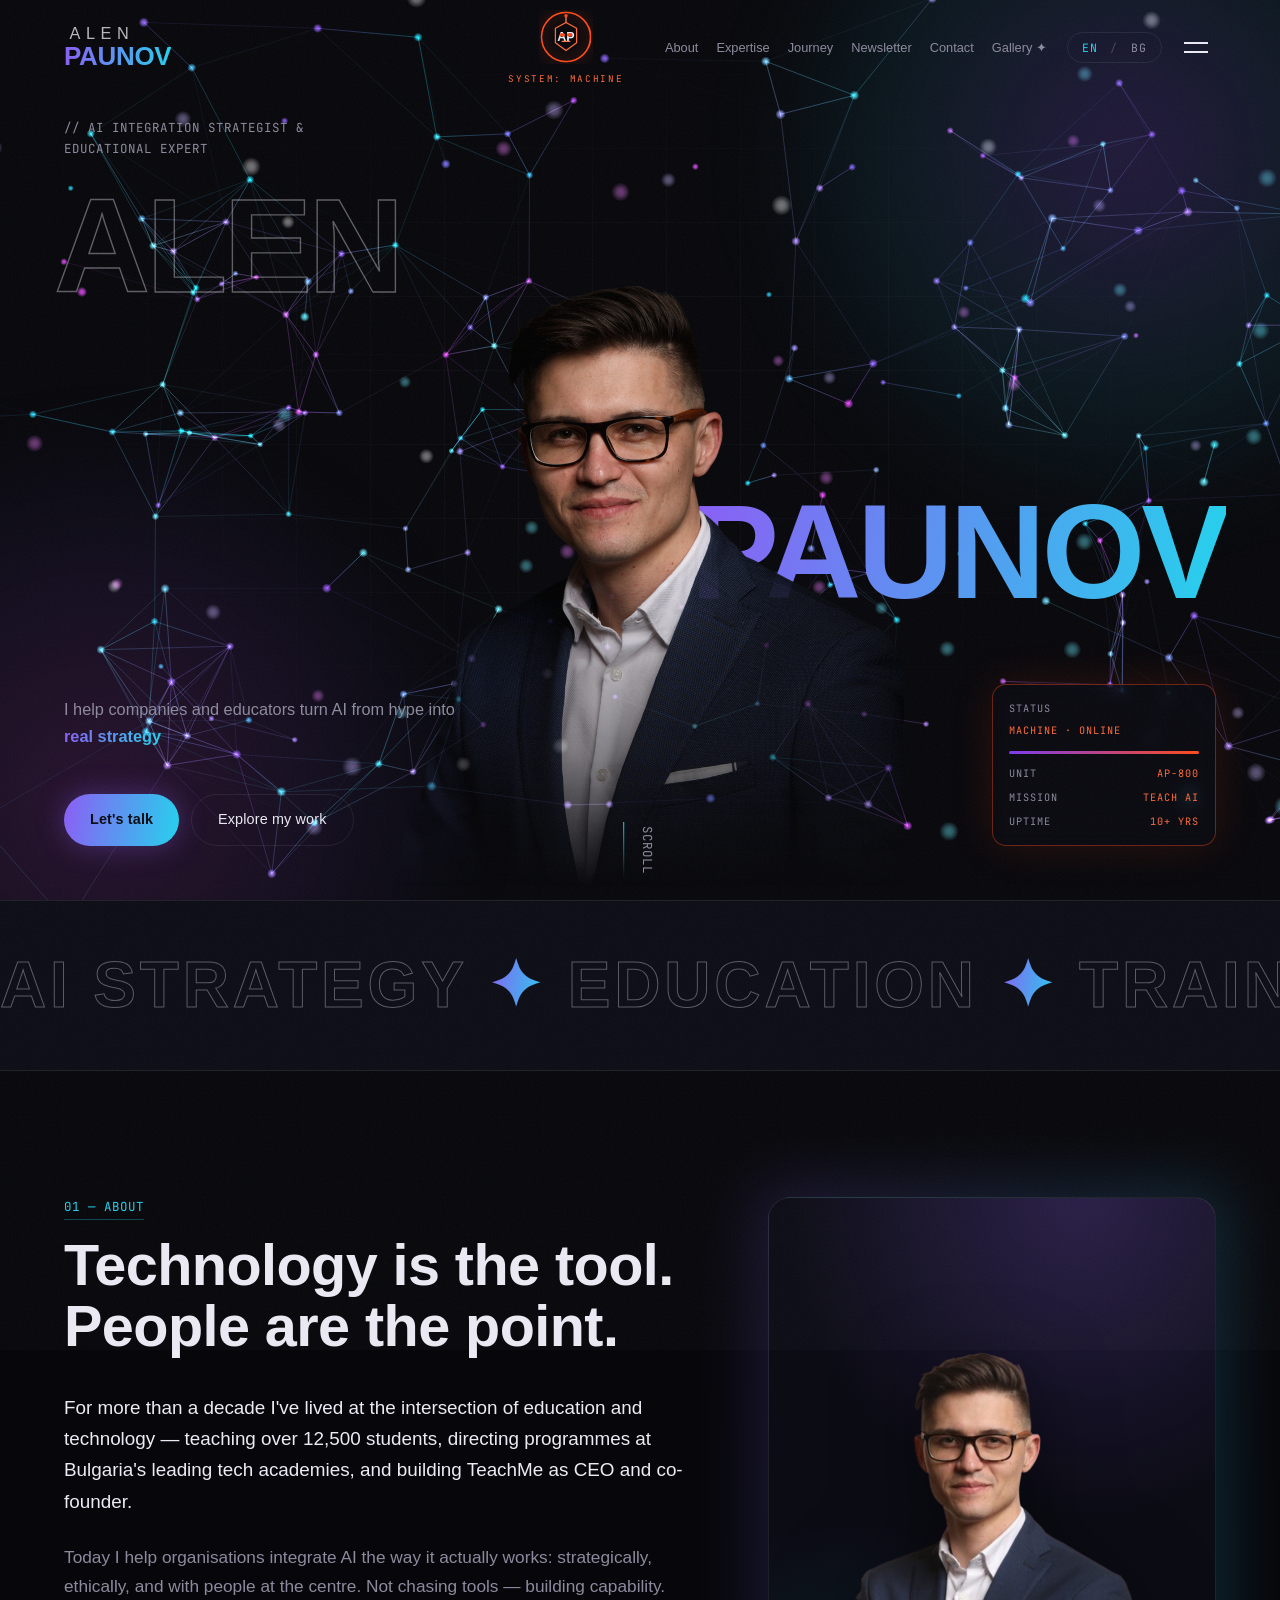
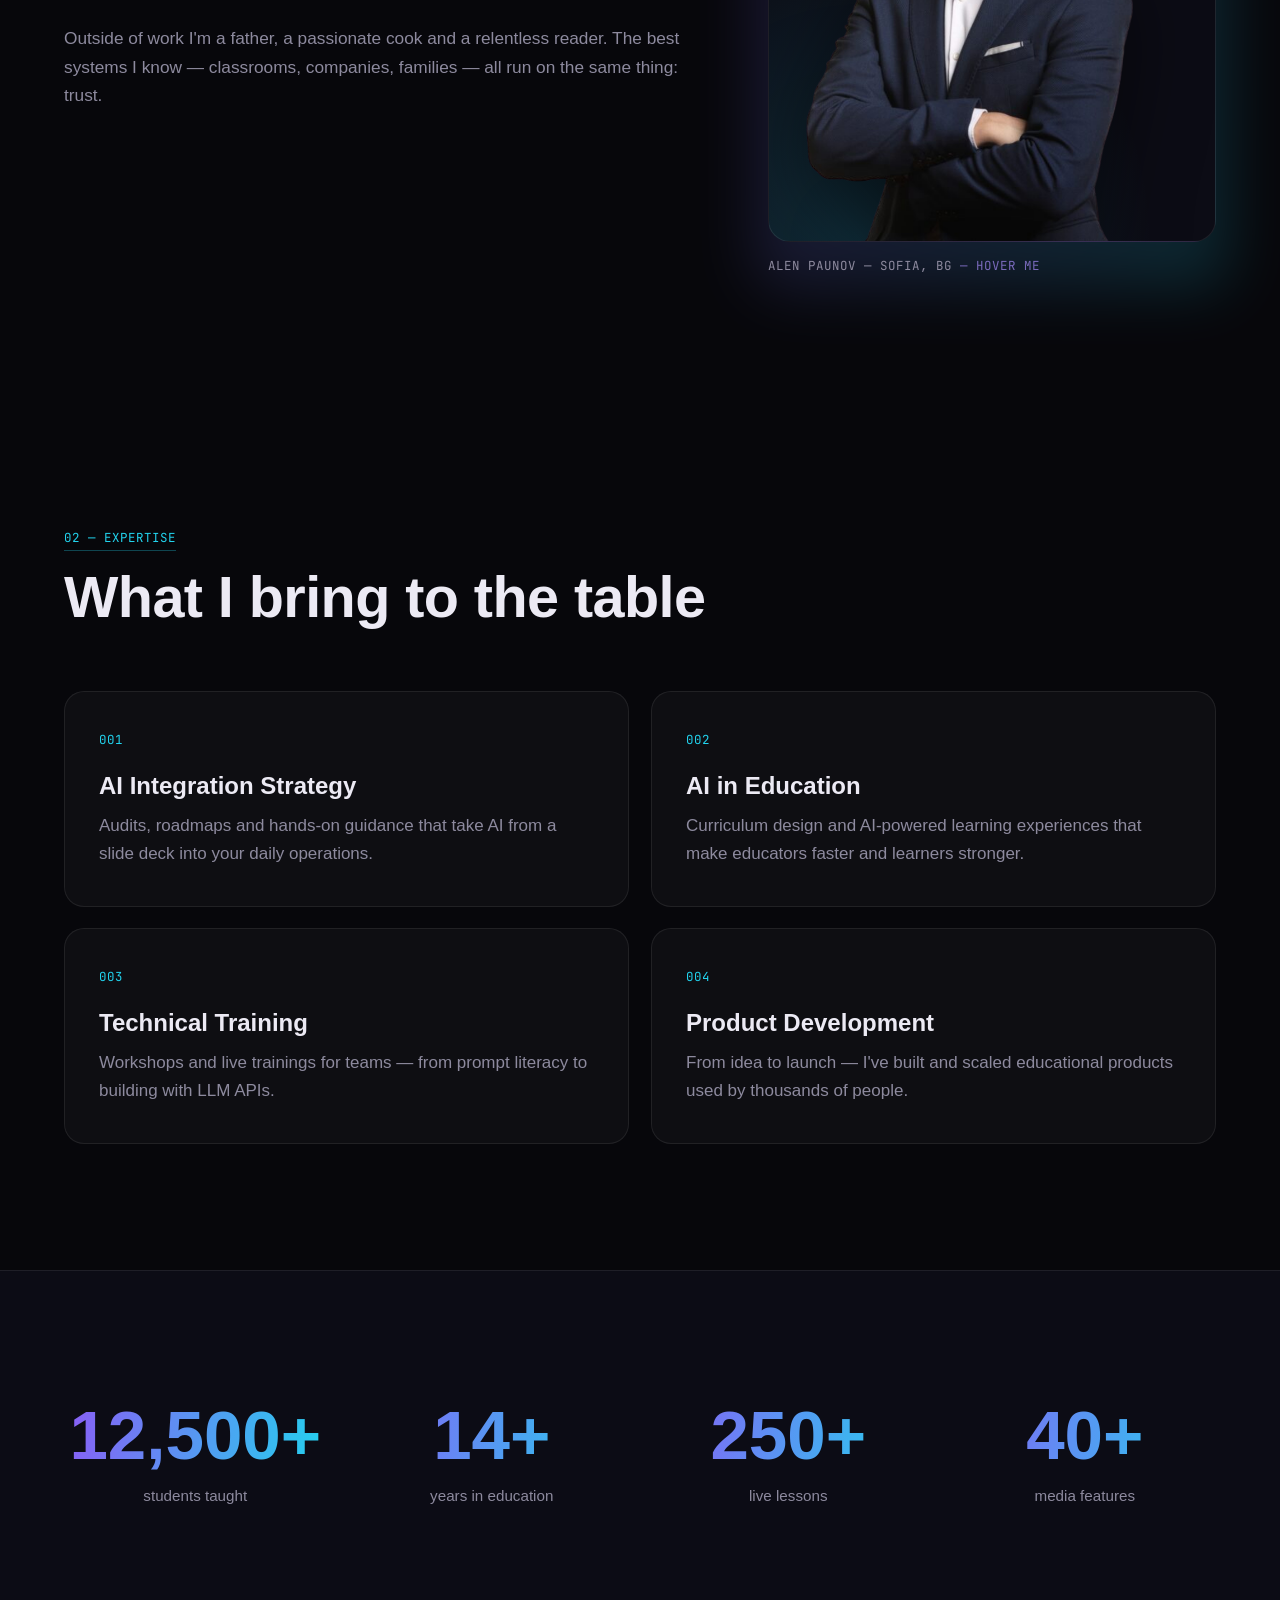
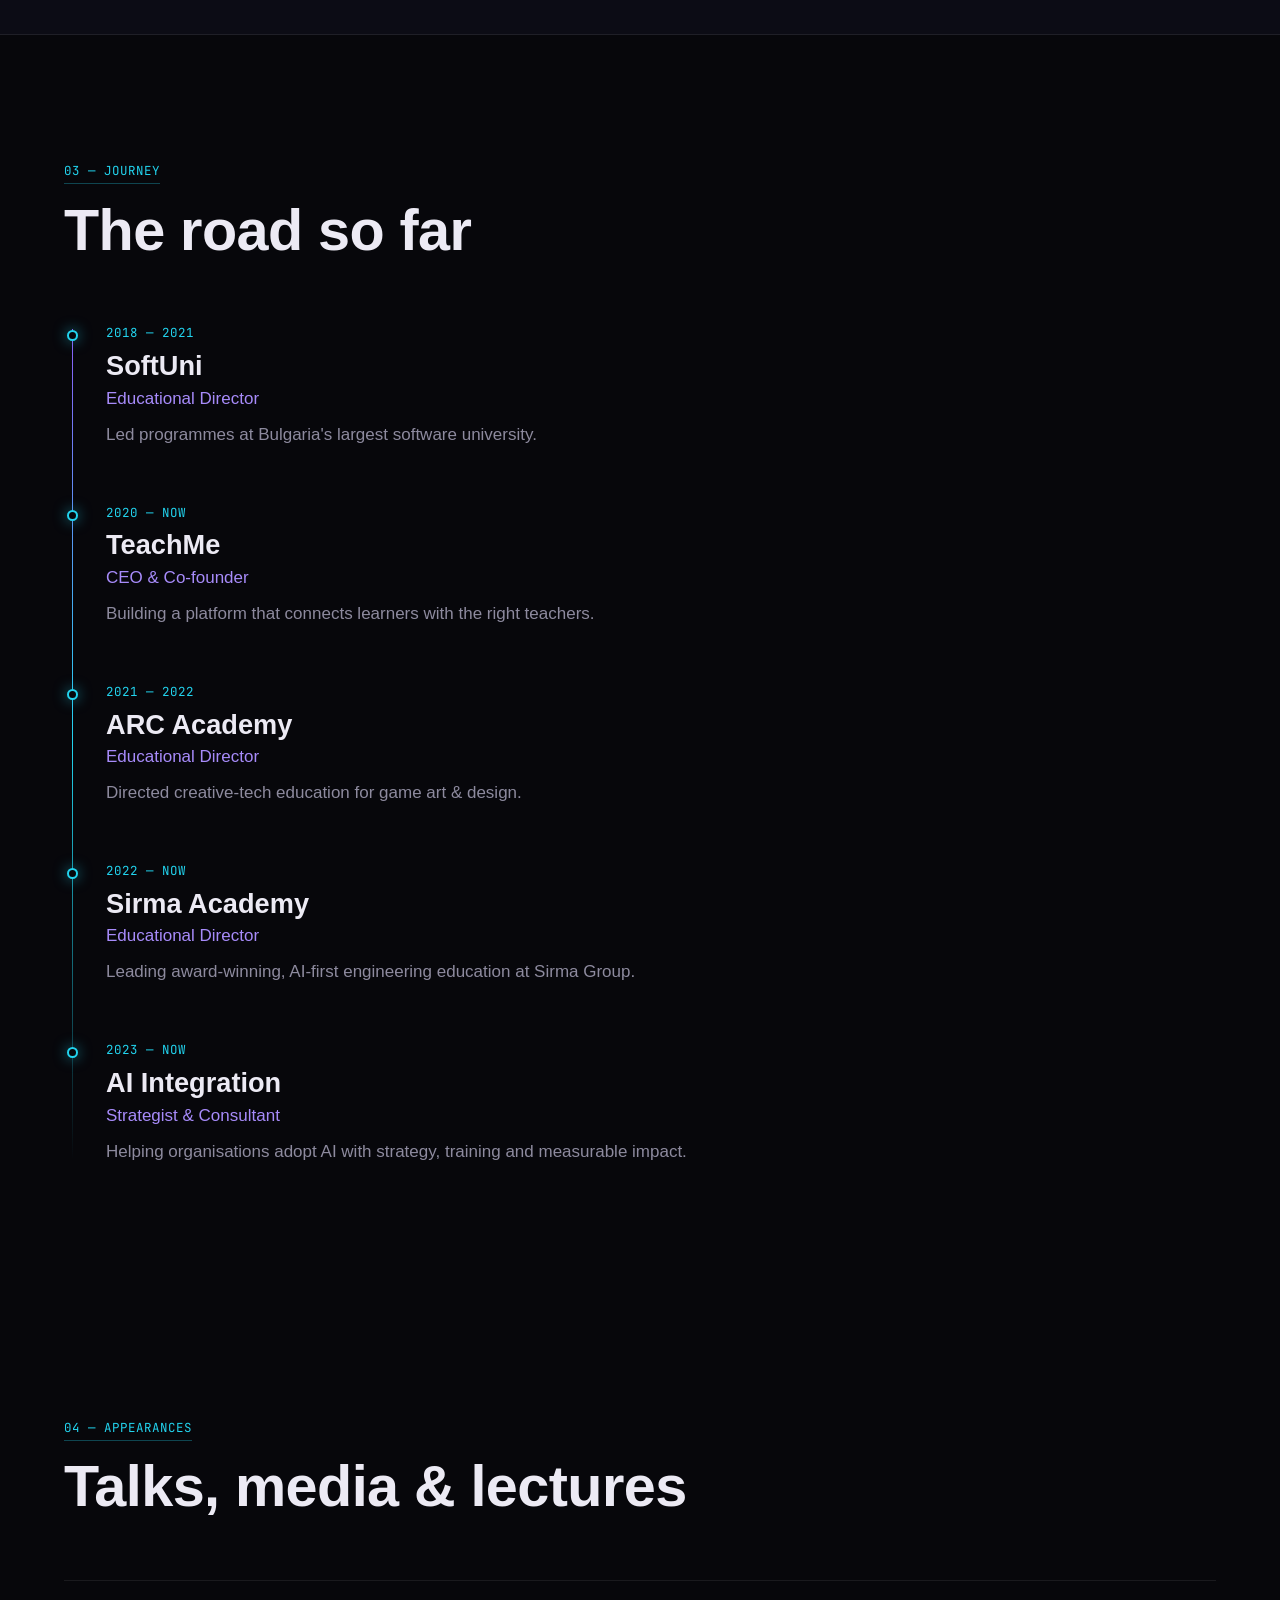
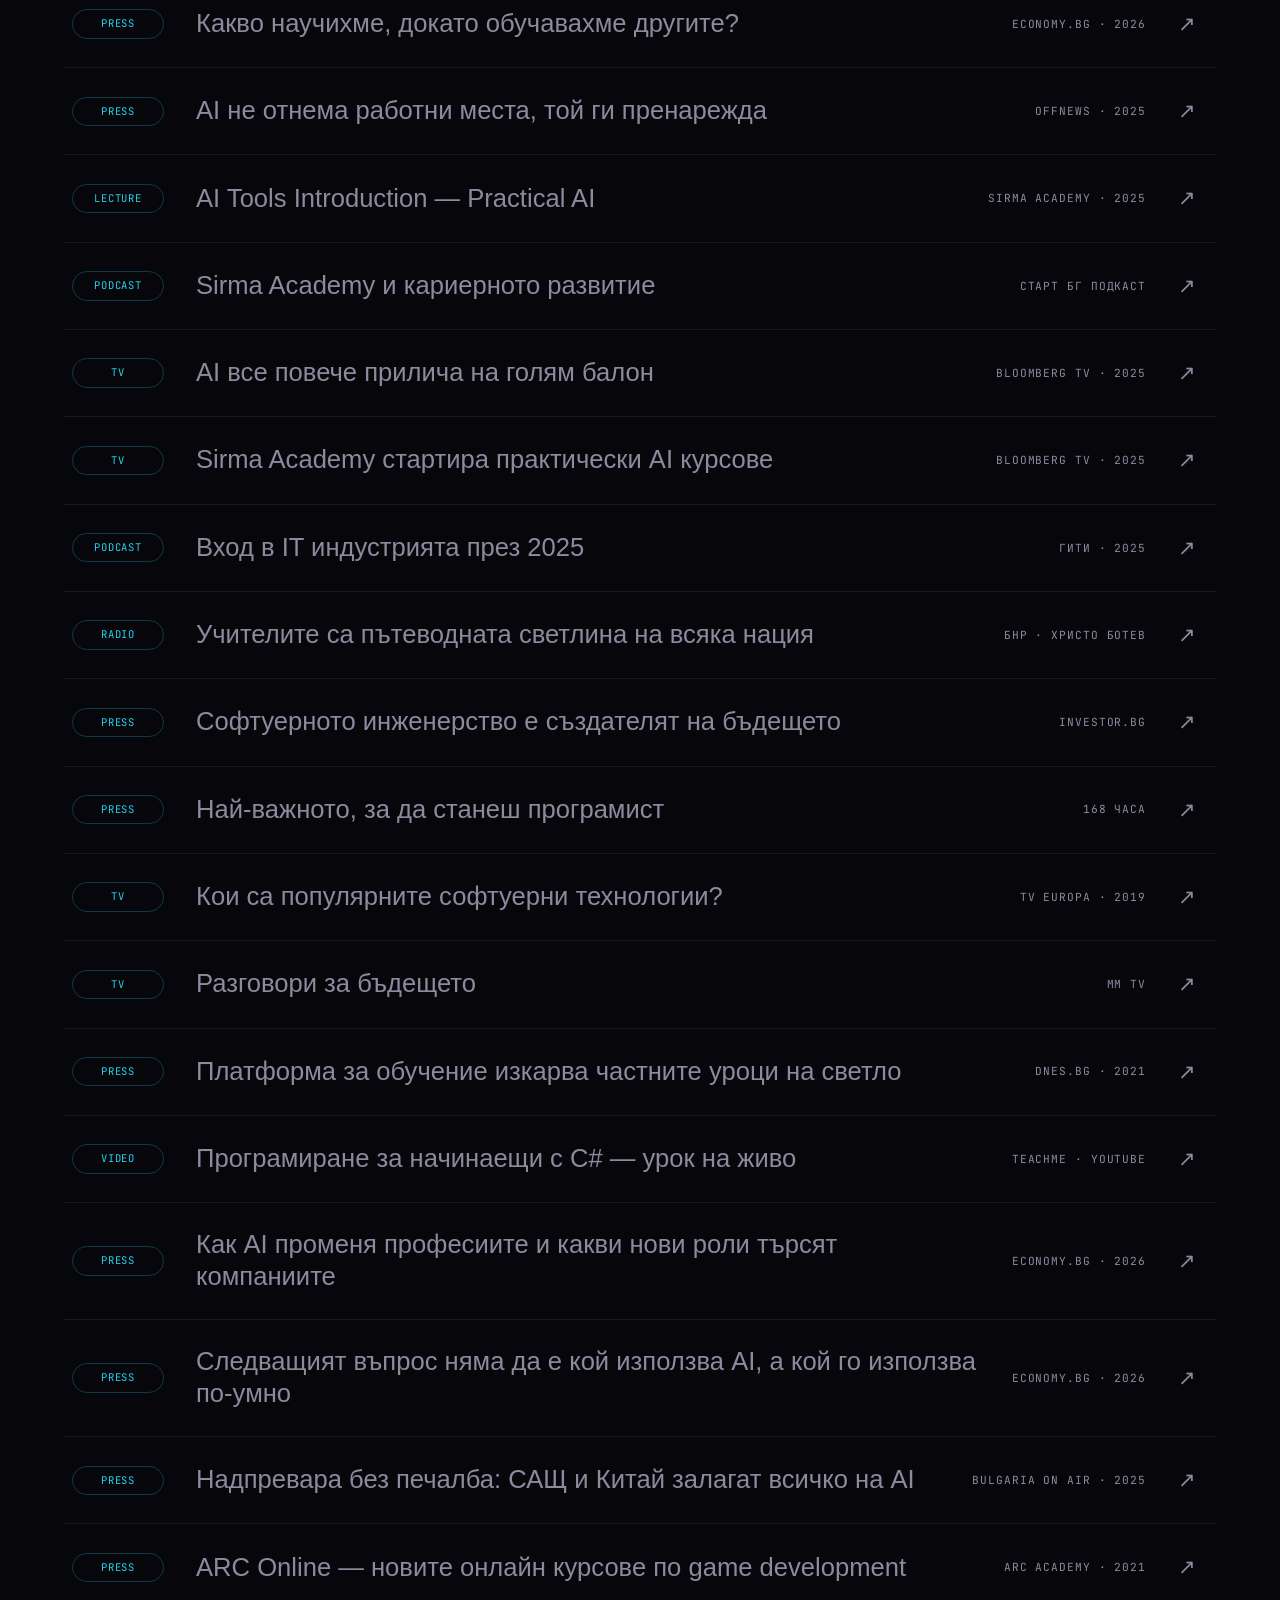
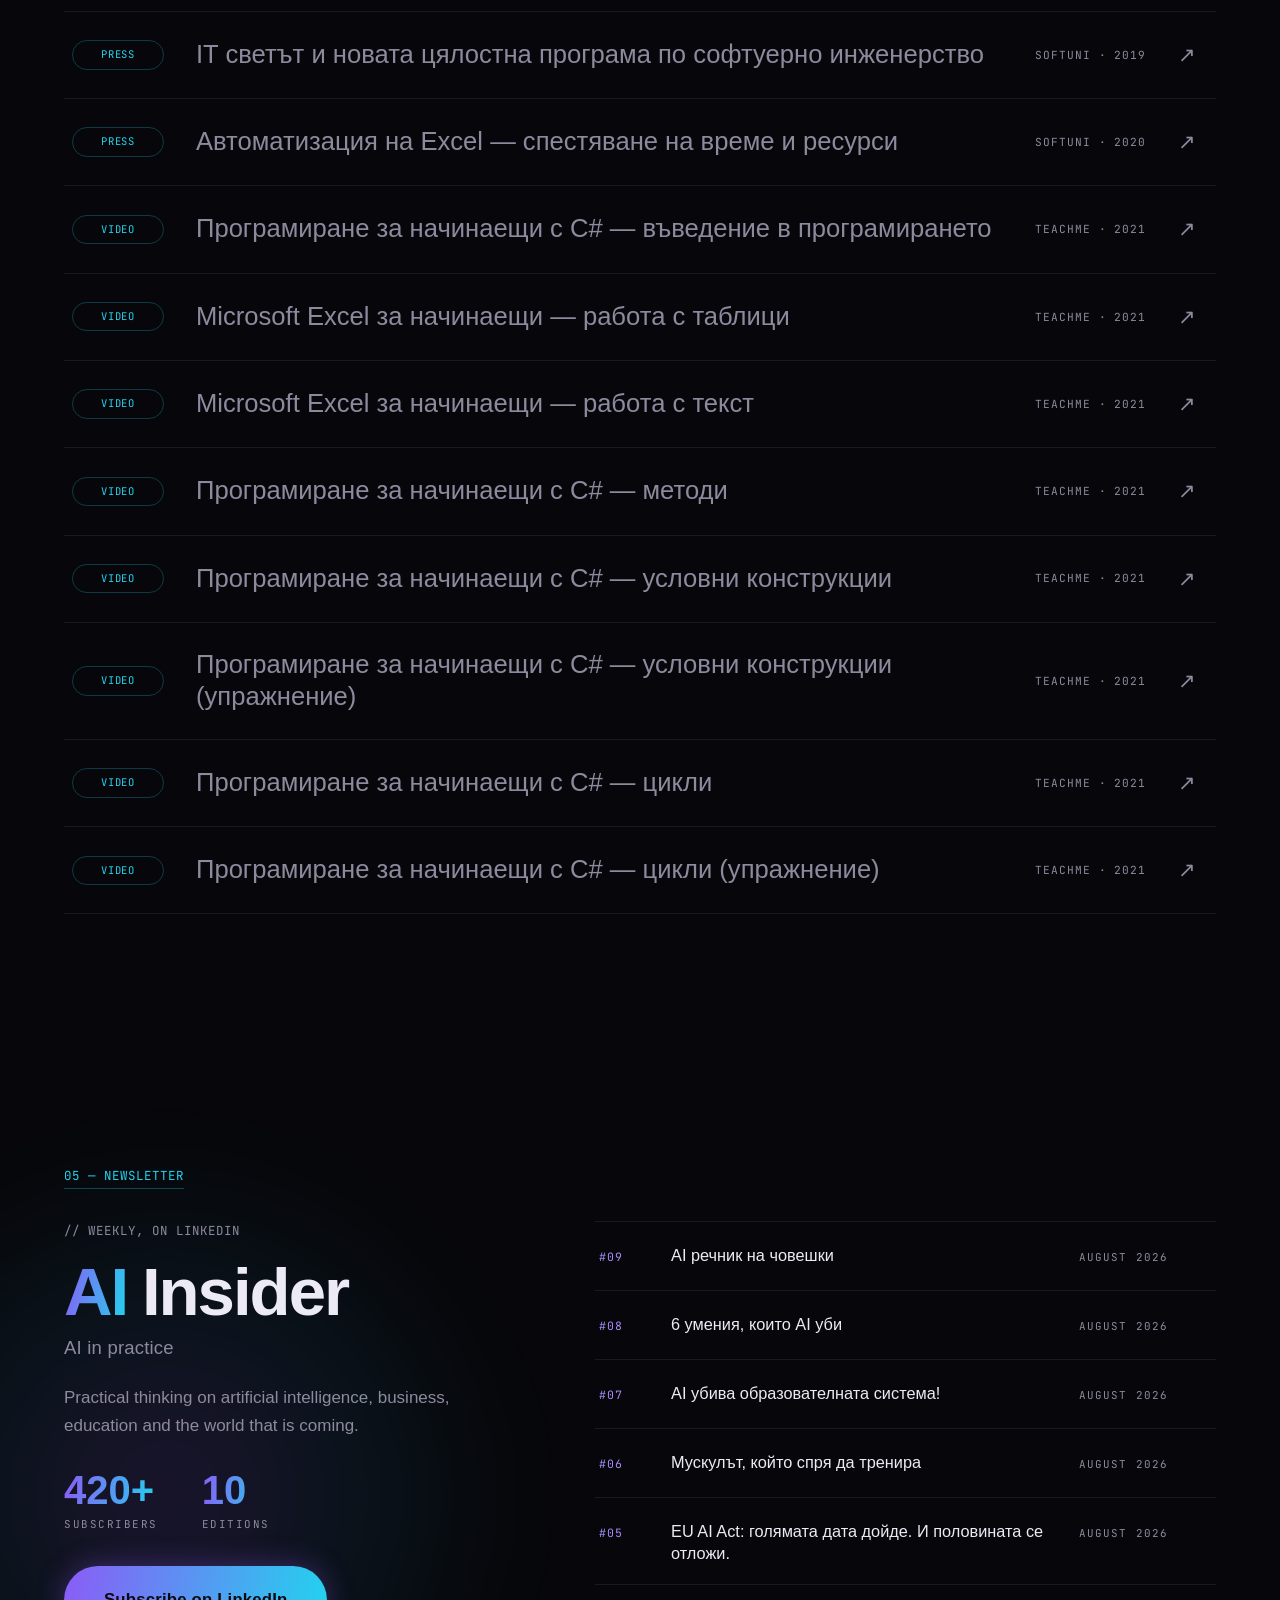
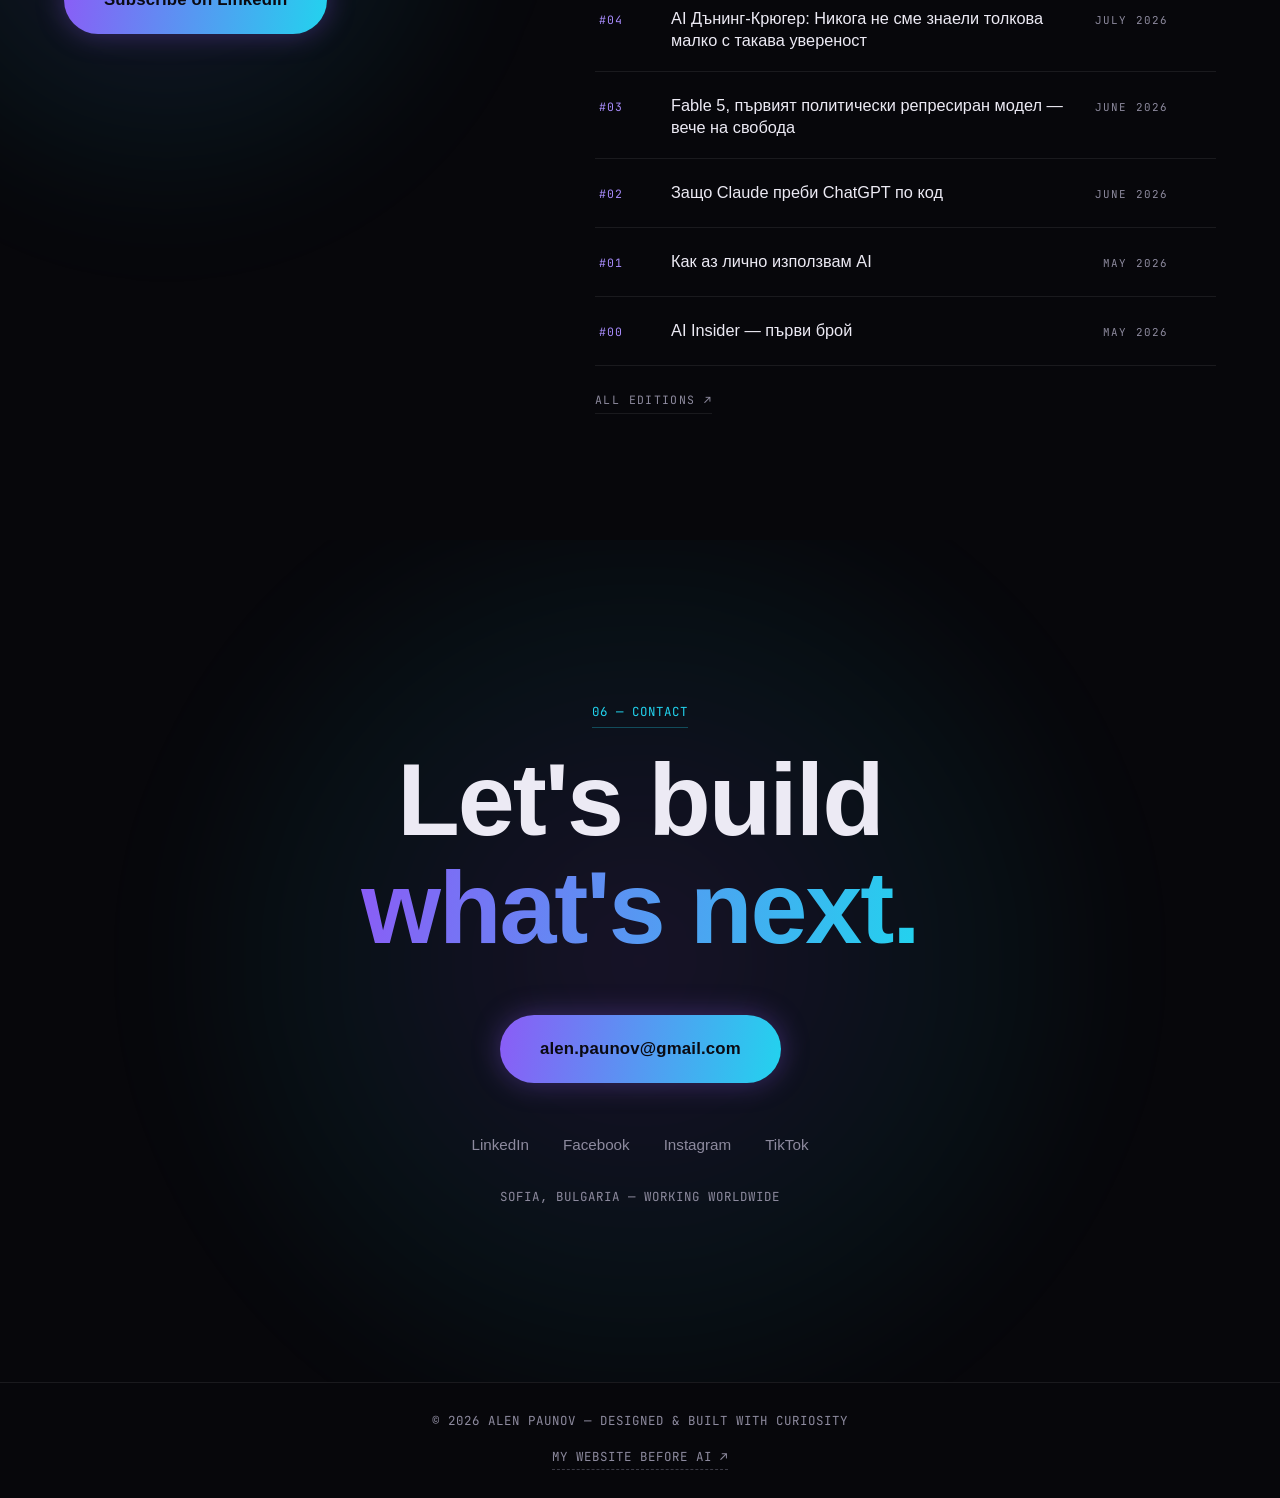
==== commit 7541369e: "Add AI Insider newsletter section - new section between Appearances and Contact, Contact renumbered " ====
--- a/index.html
+++ b/index.html
@@ -16,6 +16,9 @@
   <link href="https://fonts.googleapis.com/css2?family=JetBrains+Mono:wght@400;500&display=swap" rel="stylesheet" />
 
   <link rel="stylesheet" href="css/style.css" />
+  <link rel="stylesheet" href="css/hero.css" />
+  <link rel="stylesheet" href="css/hero-machine.css" />
+  <link rel="stylesheet" href="css/newsletter.css" />
 
   <script type="importmap">
     { "imports": { "three": "https://cdn.jsdelivr.net/npm/three@0.160.0/build/three.module.js" } }
@@ -33,70 +36,132 @@
   <div class="cursor-dot" aria-hidden="true"></div>
   <div class="cursor-ring" aria-hidden="true"></div>
 
-  <!-- ===== NAV ===== -->
-  <header class="nav" id="nav">
-    <a class="nav__logo magnetic" href="#top" aria-label="Alen Paunov — home">
-      <span class="nav__logo-mark">AP</span><span class="nav__logo-cursor">_</span>
+  <!-- ===== NAV (android) ===== -->
+  <header class="nav dnav" id="nav">
+
+    <a class="dnav__word magnetic" href="#top" aria-label="Alen Paunov — home">
+      <span class="dnav__word-a">ALEN</span>
+      <span class="dnav__word-b">PAUNOV</span>
     </a>
 
-    <nav class="nav__links" aria-label="Primary">
-      <a class="magnetic" href="#about" data-i18n="nav.about">About</a>
-      <a class="magnetic" href="#expertise" data-i18n="nav.expertise">Expertise</a>
-      <a class="magnetic" href="#journey" data-i18n="nav.journey">Journey</a>
-      <a class="magnetic" href="#contact" data-i18n="nav.contact">Contact</a>
-      <a class="magnetic nav__gallery" href="index-gallery.html" data-i18n="nav.gallery">Gallery ✦</a>
-    </nav>
-
-    <div class="nav__right">
+    <button class="dmark" id="droidTrigger" aria-pressed="false"
+            aria-label="Toggle android mode">
+      <span class="dmark__stack">
+        <svg class="dmark__ring" viewBox="0 0 56 56" aria-hidden="true">
+          <circle class="dmark__ring-bg" cx="28" cy="28" r="25.5" />
+          <circle class="dmark__ring-fg" cx="28" cy="28" r="25.5" pathLength="1" />
+        </svg>
+
+        <svg class="dmark__glyph" viewBox="0 0 56 56" aria-hidden="true">
+          <!-- face plate -->
+          <path class="dmark__plate" d="M17 19 L28 13 L39 19 L39 34 L28 42 L17 34 Z" />
+          <!-- human state: AP monogram -->
+          <text class="dmark__ap" x="28" y="32" text-anchor="middle">AP</text>
+          <!-- android state: optics + antenna -->
+          <g class="dmark__face">
+            <rect class="dmark__eye" x="21.5" y="24" width="5.5" height="3.4" rx="1.7" />
+            <rect class="dmark__eye" x="29" y="24" width="5.5" height="3.4" rx="1.7" />
+            <path class="dmark__mouth" d="M24 32.5 H32" />
+            <path class="dmark__ant" d="M28 13 V7" />
+            <circle class="dmark__antdot" cx="28" cy="6" r="1.8" />
+          </g>
+        </svg>
+      </span>
+
+      <span class="dmark__read mono" aria-hidden="true">
+        <span class="dmark__read-h">system: human</span>
+        <span class="dmark__read-d">system: machine</span>
+      </span>
+    </button>
+
+    <div class="dnav__right">
+      <nav class="dnav__links" aria-label="Primary">
+        <a class="magnetic" href="#about" data-i18n="nav.about">About</a>
+        <a class="magnetic" href="#expertise" data-i18n="nav.expertise">Expertise</a>
+        <a class="magnetic" href="#journey" data-i18n="nav.journey">Journey</a>
+        <a class="magnetic" href="#newsletter" data-i18n="nav.newsletter">Newsletter</a>
+        <a class="magnetic" href="#contact" data-i18n="nav.contact">Contact</a>
+        <a class="magnetic dnav__gallery" href="index-gallery.html" data-i18n="nav.gallery">Gallery ✦</a>
+      </nav>
+
       <button class="lang-toggle magnetic" id="langToggle" aria-label="Switch language">
         <span class="lang-toggle__opt is-active" data-lang="en">EN</span>
         <span class="lang-toggle__sep">/</span>
         <span class="lang-toggle__opt" data-lang="bg">BG</span>
       </button>
-      <button class="burger" id="burger" aria-label="Open menu" aria-expanded="false">
+
+      <a class="dnav__cta magnetic" href="#contact" data-i18n="hero.cta1">Let's talk</a>
+
+      <button class="burger dnav__burger" id="burger" aria-label="Open menu" aria-expanded="false">
         <span></span><span></span>
       </button>
     </div>
   </header>
 
-  <!-- mobile overlay menu -->
-  <div class="menu-overlay" id="menuOverlay" aria-hidden="true">
-    <nav class="menu-overlay__links" aria-label="Mobile">
-      <a href="#about" data-i18n="nav.about">About</a>
-      <a href="#expertise" data-i18n="nav.expertise">Expertise</a>
-      <a href="#journey" data-i18n="nav.journey">Journey</a>
-      <a href="#contact" data-i18n="nav.contact">Contact</a>
-      <a href="index-gallery.html" data-i18n="nav.gallery">Gallery ✦</a>
+  <!-- fullscreen overlay menu -->
+  <div class="menu-overlay dmenu" id="menuOverlay" aria-hidden="true">
+    <nav class="menu-overlay__links dmenu__links" aria-label="Primary">
+      <a href="#about"><i class="mono">01</i><span data-i18n="nav.about">About</span></a>
+      <a href="#expertise"><i class="mono">02</i><span data-i18n="nav.expertise">Expertise</span></a>
+      <a href="#journey"><i class="mono">03</i><span data-i18n="nav.journey">Journey</span></a>
+      <a href="#newsletter"><i class="mono">04</i><span data-i18n="nav.newsletter">Newsletter</span></a>
+      <a href="#contact"><i class="mono">05</i><span data-i18n="nav.contact">Contact</span></a>
+      <a href="index-gallery.html"><i class="mono">06</i><span data-i18n="nav.gallery">Gallery ✦</span></a>
     </nav>
     <p class="menu-overlay__meta mono">Sofia, Bulgaria — <span data-i18n="hero.worldwide">working worldwide</span></p>
   </div>
 
   <main id="top">
 
-    <!-- ===== HERO ===== -->
-    <section class="hero" id="hero">
+    <!-- ===== HERO (android) ===== -->
+    <section class="hero dhero" id="hero">
       <canvas class="hero__canvas" id="heroCanvas" aria-hidden="true"></canvas>
       <div class="hero__glow" aria-hidden="true"></div>
       <div class="hero__glow hero__glow--magenta" aria-hidden="true"></div>
-
-      <div class="hero__content">
-        <p class="hero__kicker mono" data-i18n="hero.kicker">// AI Integration Strategist &amp; Educational Expert</p>
-
-        <h1 class="hero__title" aria-label="Alen Paunov">
-          <span class="hero__title-line"><span class="hero__title-word">ALEN</span></span>
-          <span class="hero__title-line hero__title-line--outline"><span class="hero__title-word">PAUNOV</span></span>
+      <div class="dhero__mesh" aria-hidden="true"></div>
+
+      <p class="hero__kicker dhero__kicker mono" data-i18n="hero.kicker">// AI Integration Strategist &amp; Educational Expert</p>
+
+      <div class="dhero__stage">
+        <h1 class="dhero__name" aria-label="Alen Paunov">
+          <span class="dhero__name-a">ALEN</span>
+          <span class="dhero__name-b">PAUNOV</span>
         </h1>
 
-        <p class="hero__sub">
+        <figure class="term" id="term" tabindex="0"
+                aria-label="Portrait of Alen Paunov — paint over it to reveal the machine">
+          <div class="term__wrap" id="termWrap">
+            <img class="term__photo" id="termPhoto" src="img/portrait-hero.png"
+                 alt="Alen Paunov" fetchpriority="high" />
+            <canvas class="term__canvas" id="termCanvas" aria-hidden="true"></canvas>
+          </div>
+
+          <figcaption class="term__hint mono" data-i18n="term.hint">paint over me ✦</figcaption>
+        </figure>
+      </div>
+
+      <div class="dhero__foot">
+        <p class="hero__sub dhero__sub">
           <span data-i18n="hero.sub">I help companies and educators turn AI from hype into</span>
           <span class="hero__rotator"><span class="hero__rotator-word" id="rotatorWord">real strategy</span></span>
         </p>
 
-        <div class="hero__cta">
+        <div class="hero__cta dhero__cta">
           <a class="btn btn--primary magnetic" href="#contact" data-i18n="hero.cta1">Let's talk</a>
           <a class="btn btn--ghost magnetic" href="#expertise" data-i18n="hero.cta2">Explore my work</a>
         </div>
       </div>
+
+      <aside class="dpanel mono" aria-hidden="true">
+        <span class="dpanel__label">status</span>
+        <span class="dpanel__value" data-h="human · sofia, bg" data-d="machine · online"></span>
+        <div class="dpanel__bar"><i></i></div>
+        <ul class="dpanel__rows">
+          <li><b>unit</b><span data-h="curiosity" data-d="ap-800"></span></li>
+          <li><b>mission</b><span data-h="strategy · edu" data-d="teach ai"></span></li>
+          <li><b>uptime</b><span data-h="10+ yrs" data-d="10+ yrs"></span></li>
+        </ul>
+      </aside>
 
       <div class="hero__scroll mono" aria-hidden="true">
         <span data-i18n="hero.scroll">scroll</span>
@@ -127,11 +192,98 @@
               <p data-i18n="about.p3">Outside of work I'm a father, a passionate cook and a relentless reader. The best systems I know — classrooms, companies, families — all run on the same thing: trust.</p>
             </div>
           </div>
-          <figure class="about__portrait reveal">
+          <figure class="about__portrait reveal ag-fig" id="aboutPortrait" tabindex="0">
             <div class="about__portrait-frame">
               <img src="img/portrait-about.png" alt="Portrait of Alen Paunov" loading="lazy" />
+
+              <svg class="ag-svg" viewBox="0 0 733 1100" fill="none" aria-hidden="true"
+                   preserveAspectRatio="none">
+                <defs>
+                  <linearGradient id="agGrad" x1="0" y1="0" x2="1" y2="1">
+                    <stop offset="0" stop-color="#a78bfa" />
+                    <stop offset="1" stop-color="#67e8f9" />
+                  </linearGradient>
+                  <filter id="agGlow" x="-40%" y="-40%" width="180%" height="180%">
+                    <feGaussianBlur stdDeviation="5" result="b" />
+                    <feMerge><feMergeNode in="b" /><feMergeNode in="SourceGraphic" /></feMerge>
+                  </filter>
+                </defs>
+                <g transform="matrix(0.62043 0.04376 -0.04376 0.62043 109.1123 42.65)">
+      <!-- G0 sketch of the face -->
+      <g class="ag ag--0">
+        <path pathLength="1" d="M262 528 C300 500 336 498 358 512" />
+        <path pathLength="1" d="M420 502 C462 486 512 492 540 512" />
+        <path pathLength="1" d="M372 546 C368 594 358 632 346 652 C356 664 380 668 396 662" />
+        <path pathLength="1" d="M330 700 C368 688 434 686 464 700 C436 726 366 728 330 700" />
+        <path pathLength="1" d="M258 640 C300 664 330 676 356 680" />
+        <path pathLength="1" d="M516 636 C494 668 466 690 436 702" />
+      </g>
+
+      <!-- G1 cranial shell -->
+      <g class="ag ag--1">
+        <path pathLength="1" d="M232 646 C224 452 302 322 404 320 C516 318 596 448 610 604" />
+        <path pathLength="1" d="M240 520 C316 474 456 462 558 498" />
+        <path pathLength="1" d="M320 342 C320 400 316 452 312 500" />
+        <path pathLength="1" d="M486 338 C490 400 500 450 512 496" />
+        <path pathLength="1" d="M404 320 C400 370 398 410 398 446" />
+      </g>
+
+      <!-- G2 visor -->
+      <g class="ag ag--2">
+        <path pathLength="1" d="M222 570 L256 528 L552 518 L600 556 L590 612 L548 650 L268 658 L226 622 Z" />
+        <path pathLength="1" d="M244 596 L584 588" />
+        <path pathLength="1" d="M350 524 L352 560" />
+      </g>
+
+      <!-- optics -->
+      <g class="ag__eyes">
+        <rect x="252" y="560" width="78" height="22" rx="11" />
+        <rect x="418" y="552" width="84" height="22" rx="11" />
+      </g>
+
+      <!-- G3 jaw -->
+      <g class="ag ag--3">
+        <path pathLength="1" d="M250 664 L268 726 L330 776 L402 796 L470 768 L522 700 L540 652" />
+        <path pathLength="1" d="M320 690 L326 766" />
+        <path pathLength="1" d="M466 686 L456 762" />
+        <path pathLength="1" d="M328 692 H466" />
+        <path pathLength="1" d="M332 706 H462" />
+        <path pathLength="1" d="M338 720 H456" />
+      </g>
+
+      <!-- G4 plates + ports -->
+      <g class="ag ag--4">
+        <path pathLength="1" d="M542 542 L596 538 L616 590 L600 650 L552 656" />
+        <circle pathLength="1" cx="566" cy="494" r="14" />
+        <circle pathLength="1" cx="566" cy="494" r="5" />
+        <path pathLength="1" d="M580 494 H646 L662 478" />
+        <rect pathLength="1" x="656" y="464" width="14" height="14" />
+      </g>
+
+      <!-- G5 neck -->
+      <g class="ag ag--5">
+        <path pathLength="1" d="M348 838 C402 862 470 856 506 826" />
+        <path pathLength="1" d="M344 884 C404 914 480 906 520 868" />
+        <path pathLength="1" d="M506 826 L556 812 L556 748" />
+        <circle pathLength="1" cx="556" cy="740" r="7" />
+        <path pathLength="1" d="M348 838 L300 824 L300 762" />
+      </g>
+
+      <!-- G6 HUD -->
+      <g class="ag ag--hud">
+        <path pathLength="1" d="M170 372 L170 272 L270 272" />
+        <path pathLength="1" d="M576 272 L676 272 L676 372" />
+        <path pathLength="1" d="M170 750 L170 850 L270 850" />
+        <path pathLength="1" d="M676 750 L676 850 L576 850" />
+        <path pathLength="1" d="M124 470 H152 M124 520 H140 M124 570 H152 M124 620 H140 M124 670 H152" />
+        <text class="ag__tag" x="170" y="238">ANDROID MODE</text>
+        <text class="ag__tag ag__tag--sm" x="124" y="906">AP-01</text>
+        <text class="ag__tag ag__tag--sm" x="124" y="942">NEURAL / OK</text>
+      </g>
+                </g>
+              </svg>
             </div>
-            <figcaption class="mono">Alen Paunov — Sofia, BG</figcaption>
+            <figcaption class="mono">Alen Paunov — Sofia, BG <span class="ag-hint" data-i18n="ag.hint">— hover me</span></figcaption>
           </figure>
         </div>
       </div>
@@ -498,11 +650,54 @@
       <img class="appear__preview" id="appearPreview" src="" alt="" aria-hidden="true" />
     </section>
 
+
+    <!-- ===== NEWSLETTER ===== -->
+    <section class="section nl" id="newsletter">
+      <div class="nl__glow" aria-hidden="true"></div>
+      <div class="section__inner">
+        <p class="section__label mono reveal"><span data-i18n="nl.label">05 — Newsletter</span></p>
+
+        <div class="nl__grid">
+          <div class="nl__intro reveal">
+            <p class="nl__eyebrow mono" data-i18n="nl.eyebrow">// weekly, on LinkedIn</p>
+
+            <h2 class="nl__title">
+              <span class="nl__title-a">AI</span><span class="nl__title-b">Insider</span>
+            </h2>
+            <p class="nl__sub" data-i18n="nl.sub">AI на практика</p>
+
+            <p class="nl__desc" data-i18n="nl.desc">Практически идеи за изкуствен интелект,
+              бизнес, образование и света, който предстои.</p>
+
+            <ul class="nl__stats">
+              <li>
+                <span class="stat__num nl__num" data-count="420" data-suffix="+">420+</span>
+                <b class="mono" data-i18n="nl.subs">subscribers</b>
+              </li>
+              <li>
+                <span class="stat__num nl__num" data-count="10">10</span>
+                <b class="mono" data-i18n="nl.issues">editions</b>
+              </li>
+            </ul>
+
+            <a class="btn btn--primary btn--lg magnetic nl-link" href="#" target="_blank"
+               rel="noopener" data-i18n="nl.cta">Subscribe on LinkedIn</a>
+          </div>
+
+          <div class="nl__list reveal">
+            <ol class="nl__rows" id="nlList"></ol>
+            <a class="nl__all mono magnetic nl-link" href="#" target="_blank" rel="noopener"
+               data-i18n="nl.all">all editions ↗</a>
+          </div>
+        </div>
+      </div>
+    </section>
+
     <!-- ===== CONTACT ===== -->
     <section class="section contact" id="contact">
       <div class="contact__glow" aria-hidden="true"></div>
       <div class="section__inner">
-        <p class="section__label mono reveal"><span data-i18n="ct.label">05 — Contact</span></p>
+        <p class="section__label mono reveal"><span data-i18n="ct.label">06 — Contact</span></p>
         <h2 class="contact__title reveal">
           <span data-i18n="ct.title1">Let's build</span><br />
           <span class="contact__title-accent" data-i18n="ct.title2">what's next.</span>
@@ -533,6 +728,8 @@
   <script src="https://cdn.jsdelivr.net/npm/gsap@3.12.5/dist/ScrollTrigger.min.js"></script>
   <script src="js/i18n.js"></script>
   <script src="js/main.js"></script>
+  <script src="js/newsletter.js"></script>
+  <script src="js/hero-machine.js"></script>
   <script type="module" src="js/scene.js"></script>
 </body>
 </html>
--- a/css/hero.css
+++ b/css/hero.css
@@ -0,0 +1,410 @@
+/* ============================================================
+   hero.css — header + hero layout
+   Loaded AFTER style.css; overrides only nav + hero.
+   ============================================================ */
+
+:root { --nav-h: 96px; }
+
+/* never let the hero intro leave things stuck hidden on this page */
+.js .hero__kicker,
+.js .hero__sub,
+.js .hero__scroll,
+.js .hero__cta .btn { opacity: 1; }
+
+/* ============================================================
+   HEADER
+   ============================================================ */
+.dnav {
+  display: grid;
+  grid-template-columns: 1fr auto 1fr;
+  align-items: center;
+  gap: 24px;
+}
+.dnav.is-scrolled { background: rgba(7,7,11,.88); }
+
+.dnav__word { justify-self: start; line-height: 1; }
+.dnav__word-a,
+.dnav__word-b { display: block; font-family: var(--font-display); }
+.dnav__word-a {
+  font-weight: 500; font-size: 1.02rem;
+  letter-spacing: .34em; text-indent: .34em;
+  color: var(--text); opacity: .78;
+}
+.dnav__word-b {
+  font-weight: 700; font-size: 1.62rem; letter-spacing: -.01em;
+  margin-top: 2px;
+  background: var(--grad);
+  -webkit-background-clip: text; background-clip: text;
+  -webkit-text-fill-color: transparent;
+}
+
+/* --- the mark (boot trigger) --- */
+.dmark {
+  justify-self: center;
+  background: none; border: 0; padding: 0; cursor: pointer;
+  display: flex; flex-direction: column; align-items: center; gap: 9px;
+  color: inherit;
+}
+.dmark__stack { position: relative; display: block; width: 54px; height: 54px; }
+.dmark__ring, .dmark__glyph { position: absolute; inset: 0; width: 100%; height: 100%; }
+
+.dmark__ring-bg { fill: none; stroke: rgba(255,255,255,.13); stroke-width: 1; }
+.dmark__ring-fg {
+  fill: none; stroke: var(--cyan); stroke-width: 1.6; stroke-linecap: round;
+  stroke-dasharray: 1; stroke-dashoffset: 1;
+  transform: rotate(-90deg); transform-origin: 50% 50%;
+  transition: stroke-dashoffset .85s cubic-bezier(.65,0,.2,1);
+  filter: drop-shadow(0 0 6px rgba(34,211,238,.7));
+}
+.dmark__plate {
+  fill: none; stroke: rgba(255,255,255,.28); stroke-width: 1.3;
+  stroke-linejoin: round;
+  transition: stroke .45s;
+}
+.dmark__ap {
+  font-family: var(--font-display); font-size: 13px; font-weight: 700;
+  fill: var(--text);
+  transition: opacity .3s;
+}
+.dmark__face { opacity: 0; transition: opacity .35s .18s; }
+.dmark__eye { fill: var(--cyan-bright); }
+.dmark__mouth, .dmark__ant { stroke: var(--violet-bright); stroke-width: 1.4; stroke-linecap: round; }
+.dmark__antdot { fill: var(--violet-bright); }
+
+.dmark__read {
+  position: relative; display: block;
+  width: 150px; height: 12px;
+  font-size: .58rem; letter-spacing: .18em;
+  color: var(--muted);
+}
+.dmark__read > span {
+  position: absolute; inset: 0; text-align: center; white-space: nowrap;
+  transition: opacity .28s, transform .28s;
+}
+.dmark__read-d { opacity: 0; transform: translateY(5px); color: var(--cyan); }
+
+.dmark:hover .dmark__plate,
+.dmark:focus-visible .dmark__plate { stroke: rgba(167,139,250,.65); }
+
+/* --- right cluster --- */
+.dnav__right { justify-self: end; display: flex; align-items: center; gap: 14px; }
+.dnav .lang-toggle { white-space: nowrap; flex: 0 0 auto; }
+.dnav__cta {
+  display: inline-flex; align-items: center;
+  padding: 10px 22px; border-radius: 999px;
+  border: 1px solid var(--line);
+  font-size: .86rem; font-weight: 500;
+  transition: border-color .3s, color .3s, box-shadow .3s, background .3s;
+}
+.dnav__cta:hover {
+  border-color: transparent; color: #0a0a12;
+  background: var(--grad);
+  box-shadow: 0 0 30px rgba(139,92,246,.4);
+}
+.dnav__burger { display: flex !important; }
+
+/* --- overlay menu --- */
+.dmenu__links a { display: flex; align-items: baseline; gap: 26px; }
+.dmenu__links i {
+  font-style: normal; font-size: .62rem; color: var(--muted);
+  letter-spacing: .16em; transform: translateY(-.4em);
+  transition: color .3s;
+}
+.dmenu__links a:hover i { color: var(--violet-bright); }
+
+/* ============================================================
+   HERO
+   ============================================================ */
+.dhero {
+  position: relative;
+  min-height: 100svh;
+  overflow: hidden;
+  display: block;
+  padding: 0;
+}
+.dhero__mesh {
+  position: absolute; inset: 0; z-index: 0; pointer-events: none;
+  background-image:
+    linear-gradient(to right, rgba(255,255,255,.028) 1px, transparent 1px),
+    linear-gradient(to bottom, rgba(255,255,255,.028) 1px, transparent 1px);
+  background-size: 74px 74px;
+  mask-image: radial-gradient(ellipse 70% 60% at 50% 45%, #000 25%, transparent 78%);
+  -webkit-mask-image: radial-gradient(ellipse 70% 60% at 50% 45%, #000 25%, transparent 78%);
+}
+
+.dhero__kicker {
+  position: absolute; z-index: 6;
+  top: calc(var(--nav-h) + 22px); left: var(--pad-x);
+  margin: 0; color: var(--muted); max-width: 40ch;
+}
+
+.dhero__stage { position: absolute; inset: 0; display: grid; place-items: center; z-index: 2; }
+
+.dhero__name {
+  position: absolute; z-index: 2;
+  inset: 0; margin: 0; padding: 0;
+  pointer-events: none;
+  font-family: var(--font-display); font-weight: 700;
+  font-size: clamp(3rem, 10.4vw, 9.4rem);
+  line-height: .86; letter-spacing: -.03em;
+}
+.dhero__name-a, .dhero__name-b {
+  position: absolute; display: block;
+  transition: transform .9s cubic-bezier(.65,0,.2,1), opacity .6s;
+}
+.dhero__name-a { left: var(--pad-x); top: 21%; }
+.dhero__name-b { right: var(--pad-x); top: 55%; }
+html.is-boot .dhero__name-a { transform: translateX(-10px); }
+html.is-boot .dhero__name-b { transform: translateX(10px); }
+.dhero__name-a {
+  color: transparent;
+  -webkit-text-stroke: 1.4px rgba(236,234,244,.38);
+}
+.dhero__name-b {
+  background: var(--grad);
+  -webkit-background-clip: text; background-clip: text;
+  -webkit-text-fill-color: transparent;
+}
+
+/* ---------- the portrait / droid ---------- */
+.droid {
+  position: relative; z-index: 3;
+  margin: 5vh 0 0;
+  height: min(74svh, 720px);
+  aspect-ratio: 933 / 1400;
+  outline: none;
+}
+.droid__wrap {
+  position: relative; width: 100%; height: 100%;
+  -webkit-mask-image: linear-gradient(to bottom, #000 58%, rgba(0,0,0,.55) 82%, transparent 99%);
+  mask-image: linear-gradient(to bottom, #000 58%, rgba(0,0,0,.55) 82%, transparent 99%);
+}
+.droid__photo, .droid__chrome {
+  position: absolute; inset: 0;
+  width: 100%; height: 100%;
+  object-fit: contain; object-position: center top;
+  user-select: none; -webkit-user-drag: none;
+}
+.droid__photo {
+  filter: saturate(.92) contrast(1.04);
+  transition: filter .8s;
+}
+html.is-boot .droid__photo { filter: saturate(.55) contrast(1.06) brightness(1.02); }
+
+/* the android skin, wiped in top-down */
+.droid__skin {
+  position: absolute; inset: 0;
+  clip-path: inset(0 0 100% 0);
+  transition: clip-path 1.05s cubic-bezier(.65,0,.2,1);
+}
+html.is-boot .droid__skin { clip-path: inset(0 0 0 0); }
+
+.droid__chrome { filter: grayscale(1) contrast(1.16) brightness(1.3); }
+
+.droid__tint, .droid__lines {
+  position: absolute; inset: 0;
+  -webkit-mask-image: url("../img/portrait-hero.png");
+  mask-image: url("../img/portrait-hero.png");
+  -webkit-mask-size: contain; mask-size: contain;
+  -webkit-mask-repeat: no-repeat; mask-repeat: no-repeat;
+  -webkit-mask-position: center top; mask-position: center top;
+}
+.droid__tint {
+  background: linear-gradient(158deg, #7c3aed 0%, #22d3ee 100%);
+  mix-blend-mode: color; opacity: .72;
+}
+.droid__lines {
+  background: repeating-linear-gradient(to bottom,
+    rgba(103,232,249,.16) 0 1px, transparent 1px 6px);
+  mix-blend-mode: screen; opacity: .24;
+}
+
+/* ---------- the wireframe rig ---------- */
+.droid__rig { position: absolute; inset: 0; width: 100%; height: 100%; overflow: visible; }
+.rig path, .rig circle, .rig rect {
+  fill: none;
+  stroke: url(#rigGrad);
+  stroke-width: 2.8;
+  stroke-linecap: round; stroke-linejoin: round;
+  stroke-dasharray: 1; stroke-dashoffset: 1;
+  opacity: 0;
+  transition: stroke-dashoffset .85s cubic-bezier(.5,0,.2,1), opacity .3s;
+}
+html.is-boot .rig path,
+html.is-boot .rig circle,
+html.is-boot .rig rect { stroke-dashoffset: 0; opacity: .95; }
+
+.rig--sketch path { stroke-width: 1.9; }
+html.is-boot .rig--sketch path { opacity: .55; }
+html.is-boot .rig--1 * { transition-delay: .14s; }
+html.is-boot .rig--2 * { transition-delay: .28s; }
+html.is-boot .rig--3 * { transition-delay: .40s; }
+html.is-boot .rig--4 * { transition-delay: .50s; }
+html.is-boot .rig--5 * { transition-delay: .58s; }
+html.is-boot .rig--hud * { transition-delay: .68s; }
+.rig--hud path { stroke-width: 2.4; opacity: 0; }
+html.is-boot .rig--hud path { opacity: .55; }
+
+.rig__eyes rect {
+  fill: var(--cyan-bright); stroke: none;
+  opacity: 0;
+  filter: url(#rigGlow);
+  transition: opacity .35s .55s;
+}
+html.is-boot .rig__eyes rect { opacity: 1; transition-delay: .55s; animation: eyePulse 2.4s ease-in-out .9s infinite; }
+@keyframes eyePulse { 0%,100% { opacity: 1; } 50% { opacity: .55; } }
+
+.rig__tag {
+  fill: var(--cyan-bright); stroke: none;
+  font-family: var(--font-mono); font-size: 26px; letter-spacing: 3px;
+  opacity: 0; transition: opacity .4s;
+}
+html.is-boot .rig__tag { opacity: .8; transition-delay: .8s; }
+.rig__tag--sm { font-size: 22px; }
+
+/* ---------- boot scan line ---------- */
+.droid__scan {
+  position: absolute; left: -8%; right: -8%; top: 0; height: 2px;
+  background: linear-gradient(90deg, transparent, var(--cyan-bright) 22%, #fff 50%, var(--cyan-bright) 78%, transparent);
+  box-shadow: 0 0 26px 7px rgba(34,211,238,.4);
+  opacity: 0; pointer-events: none;
+}
+html.is-boot .droid__scan { animation: dscan 1.05s cubic-bezier(.65,0,.2,1) forwards; }
+@keyframes dscan {
+  0%   { top: 0;   opacity: 0; }
+  10%  { opacity: 1; }
+  88%  { opacity: 1; }
+  100% { top: 100%; opacity: 0; }
+}
+
+/* ---------- hint ---------- */
+.droid__hint {
+  position: absolute; left: 50%; bottom: -6px;
+  transform: translateX(-50%);
+  color: var(--muted); white-space: nowrap;
+  transition: opacity .3s;
+  animation: hintPulse 2.6s ease-in-out infinite;
+}
+@keyframes hintPulse { 0%,100% { opacity: .45; } 50% { opacity: .95; } }
+html.is-boot .droid__hint, html.has-booted .droid__hint { opacity: 0; animation: none; }
+
+/* ============================================================
+   BOOT STATE — header reactions
+   ============================================================ */
+html.is-boot .dmark__ring-fg { stroke-dashoffset: 0; }
+html.is-boot .dmark__ap { opacity: 0; }
+html.is-boot .dmark__face { opacity: 1; }
+html.is-boot .dmark__plate { stroke: var(--cyan); }
+html.is-boot .dmark__read-h { opacity: 0; transform: translateY(-5px); }
+html.is-boot .dmark__read-d { opacity: 1; transform: translateY(0); }
+html.is-boot .dmark__antdot { animation: eyePulse 1.2s ease-in-out infinite; }
+
+/* ============================================================
+   FOOT + SIDE PANEL
+   ============================================================ */
+.dhero__foot {
+  position: absolute; z-index: 6;
+  left: var(--pad-x); bottom: 54px;
+  max-width: 430px;
+}
+.dhero__sub { font-size: 1.02rem; color: var(--muted); margin-bottom: 20px; }
+.dhero__cta { display: flex; gap: 12px; flex-wrap: wrap; }
+.dhero__cta .btn { padding: 13px 26px; font-size: .9rem; }
+
+.dpanel {
+  position: absolute; z-index: 6;
+  right: var(--pad-x); bottom: 54px;
+  width: 224px;
+  border: 1px solid var(--line);
+  border-radius: 14px;
+  padding: 16px 16px 14px;
+  background: rgba(12,12,21,.55);
+  backdrop-filter: blur(8px); -webkit-backdrop-filter: blur(8px);
+  font-size: .64rem; letter-spacing: .1em;
+  transition: border-color .5s, box-shadow .5s;
+}
+html.is-boot .dpanel {
+  border-color: rgba(34,211,238,.35);
+  box-shadow: 0 0 40px rgba(34,211,238,.12);
+}
+.dpanel__label { display: block; color: var(--muted); }
+.dpanel__value { display: block; margin-top: 5px; color: var(--text); }
+.dpanel__value::before { content: attr(data-h); }
+html.is-boot .dpanel__value::before { content: attr(data-d); color: var(--cyan); }
+
+.dpanel__bar {
+  margin: 12px 0 12px;
+  height: 3px; border-radius: 3px;
+  background: rgba(255,255,255,.08); overflow: hidden;
+}
+.dpanel__bar i {
+  display: block; height: 100%; width: 18%;
+  background: var(--grad);
+  transition: width 1.1s cubic-bezier(.65,0,.2,1);
+}
+html.is-boot .dpanel__bar i { width: 100%; }
+
+.dpanel__rows { list-style: none; margin: 0; padding: 0; display: grid; gap: 7px; }
+.dpanel__rows li { display: flex; justify-content: space-between; gap: 10px; }
+.dpanel__rows b { font-weight: 400; color: var(--muted); }
+.dpanel__rows span { color: var(--text); text-align: right; }
+.dpanel__rows span::before { content: attr(data-h); }
+html.is-boot .dpanel__rows span::before { content: attr(data-d); color: var(--cyan-bright); }
+
+.dhero .hero__scroll {
+  position: absolute; z-index: 6;
+  left: 50%; transform: translateX(-50%);
+  bottom: 22px; right: auto;
+}
+
+/* ============================================================
+   RESPONSIVE
+   ============================================================ */
+@media (max-width: 1180px) {
+  .dpanel { display: none; }
+  .dhero__name { font-size: clamp(3rem, 11.5vw, 8rem); }
+  .dhero__name-a { top: 25%; }
+  .dhero__name-b { top: 56%; }
+}
+
+@media (max-width: 900px) {
+  .dnav__cta { display: none; }
+  .dhero__name-a { top: 24%; }
+  .dhero__name-b { top: 57%; }
+  .droid { height: min(54svh, 500px); margin-top: 1vh; }
+  .dhero__foot { max-width: none; right: var(--pad-x); bottom: 32px; }
+  .droid__hint { bottom: -22px; }
+  .dhero .hero__scroll { display: none; }
+}
+
+@media (max-width: 620px) {
+  :root { --nav-h: 82px; }
+  .dnav { gap: 8px; }
+  .dnav__word-a { font-size: .78rem; letter-spacing: .28em; }
+  .dnav__word-b { font-size: 1.22rem; }
+  .dmark__stack { width: 40px; height: 40px; }
+  .dmark__read { display: none; }
+  .dnav__right { gap: 8px; }
+  .dnav .lang-toggle { padding: 6px 10px; font-size: .62rem; }
+
+  .dhero { min-height: auto; padding-bottom: 30px; }
+  .dhero__stage { position: relative; inset: auto; padding-top: calc(var(--nav-h) + 132px); }
+  .dhero__kicker { top: calc(var(--nav-h) + 18px); font-size: .68rem; }
+  .dhero__name { font-size: clamp(2.6rem, 15vw, 4.6rem); opacity: .42; }
+  .dhero__name-a { top: calc(var(--nav-h) + 78px); }
+  .dhero__name-b { top: auto; bottom: 8%; right: auto; left: var(--pad-x); }
+  .droid { height: 50svh; margin-top: 0; }
+  .dhero__foot { position: relative; left: auto; bottom: auto; padding: 0 var(--pad-x); margin-top: 22px; }
+  .dhero__cta .btn { width: 100%; }
+  .dhero .hero__scroll { display: none; }
+  .droid__hint { bottom: 2px; font-size: .6rem; }
+}
+
+/* ============================================================
+   REDUCED MOTION
+   ============================================================ */
+@media (prefers-reduced-motion: reduce) {
+  .droid__hint, html.is-boot .dmark__antdot, html.is-boot .rig__eyes rect { animation: none; }
+  html.is-boot .droid__scan { animation: none; opacity: 0; }
+  .droid__skin, .rig path, .rig circle, .rig rect { transition-duration: .01ms !important; }
+}
--- a/css/hero-machine.css
+++ b/css/hero-machine.css
@@ -0,0 +1,192 @@
+/* ============================================================
+   hero-machine.css — liquid terminator reveal + android rig
+   Loads AFTER style.css and hero.css; only the delta.
+   ============================================================ */
+
+/* ---------- nav links back in the header row ---------- */
+.dnav__links { display: flex; align-items: center; gap: 26px; margin-right: 6px; }
+.dnav__links a {
+  position: relative;
+  font-size: .86rem; color: var(--muted);
+  transition: color .25s;
+  white-space: nowrap;
+}
+.dnav__links a::after {
+  content: ""; position: absolute; left: 0; bottom: -6px;
+  width: 100%; height: 1px; background: var(--grad);
+  transform: scaleX(0); transform-origin: right;
+  transition: transform .35s cubic-bezier(.65,0,.35,1);
+}
+.dnav__links a:hover { color: var(--text); }
+.dnav__links a:hover::after { transform: scaleX(1); transform-origin: left; }
+.dnav__gallery { color: var(--cyan); }
+
+/* the CTA pill would crowd the links — the menu keeps everything anyway */
+.dnav__cta { display: none; }
+
+/* ---------- the portrait ---------- */
+.dhero__stage { padding-top: var(--nav-h); box-sizing: border-box; }
+
+.term {
+  position: relative; z-index: 3;
+  margin: 0;
+  height: min(88svh, 900px);
+  aspect-ratio: 933 / 1400;
+  outline: none;
+}
+.term__wrap {
+  position: relative; width: 100%; height: 100%;
+  cursor: crosshair;
+  touch-action: pan-y;
+  -webkit-mask-image: linear-gradient(to bottom, #000 58%, rgba(0,0,0,.55) 82%, transparent 99%);
+  mask-image: linear-gradient(to bottom, #000 58%, rgba(0,0,0,.55) 82%, transparent 99%);
+}
+.term__photo {
+  position: absolute; inset: 0;
+  width: 100%; height: 100%;
+  object-fit: contain; object-position: center top;
+  user-select: none; -webkit-user-drag: none;
+  filter: saturate(.94) contrast(1.04);
+}
+
+.term__canvas {
+  position: absolute; inset: 0;
+  width: 100%; height: 100%;
+  pointer-events: none;
+}
+
+.term__hint {
+  position: absolute; left: 50%; bottom: -6px;
+  transform: translateX(-50%);
+  color: var(--muted); white-space: nowrap;
+  transition: opacity .3s;
+  animation: hintPulse 2.6s ease-in-out infinite;
+}
+html.is-boot .term__hint, html.has-booted .term__hint { opacity: 0; animation: none; }
+
+/* ---------- machine mode tints the chrome red instead of cyan ---------- */
+html.is-boot .dmark__ring-fg { stroke: #ff4a18; filter: drop-shadow(0 0 7px rgba(255,74,24,.75)); }
+html.is-boot .dmark__plate { stroke: #ff6a3a; }
+html.is-boot .dmark__eye { fill: #ff4a18; }
+html.is-boot .dmark__mouth, html.is-boot .dmark__ant { stroke: #ff7a4a; }
+html.is-boot .dmark__antdot { fill: #ff4a18; }
+html.is-boot .dmark__read-d { color: #ff6a3a; }
+
+html.is-boot .dpanel {
+  border-color: rgba(255,74,24,.4);
+  box-shadow: 0 0 44px rgba(255,74,24,.14);
+}
+html.is-boot .dpanel__value::before,
+html.is-boot .dpanel__rows span::before { color: #ff6a3a; }
+html.is-boot .dpanel__bar i { background: linear-gradient(90deg, #7c3aed, #ff4a18); }
+
+/* ---------- responsive ---------- */
+@media (max-width: 1320px) {
+  .dnav__links { gap: 18px; }
+  .dnav__links a { font-size: .8rem; }
+}
+@media (max-width: 1120px) {
+  .dnav__links { display: none; }
+}
+@media (max-width: 900px) {
+  .term { height: min(64svh, 600px); }
+  .term__hint { bottom: -22px; }
+}
+@media (max-width: 620px) {
+  .dhero__stage { padding-top: calc(var(--nav-h) + 112px); }
+  .term { height: 56svh; }
+  .term__hint { bottom: 2px; font-size: .6rem; }
+}
+
+@media (prefers-reduced-motion: reduce) {
+  .term__hint { animation: none; }
+}
+
+/* ============================================================
+   ANDROID RIG ON THE ABOUT PORTRAIT  (the v1 effect, on hover)
+   ============================================================ */
+.ag-fig { outline: none; }
+.about__portrait-frame { position: relative; }
+.ag-svg {
+  position: absolute; inset: 0;
+  width: 100%; height: 100%;
+  overflow: visible; pointer-events: none;
+}
+.ag path, .ag circle, .ag rect {
+  fill: none;
+  stroke: url(#agGrad);
+  stroke-width: 3;
+  stroke-linecap: round; stroke-linejoin: round;
+  stroke-dasharray: 1; stroke-dashoffset: 1;
+  opacity: 0;
+  transition: stroke-dashoffset .85s cubic-bezier(.5,0,.2,1), opacity .3s;
+}
+.ag--0 path { stroke-width: 1.9; }
+.ag--hud path { stroke-width: 2.4; }
+
+.ag-fig.is-rig .ag path,
+.ag-fig.is-rig .ag circle,
+.ag-fig.is-rig .ag rect { stroke-dashoffset: 0; opacity: .95; }
+.ag-fig.is-rig .ag--0 path { opacity: .55; }
+.ag-fig.is-rig .ag--hud path { opacity: .55; }
+.ag-fig.is-rig .ag--1 * { transition-delay: .14s; }
+.ag-fig.is-rig .ag--2 * { transition-delay: .28s; }
+.ag-fig.is-rig .ag--3 * { transition-delay: .40s; }
+.ag-fig.is-rig .ag--4 * { transition-delay: .50s; }
+.ag-fig.is-rig .ag--5 * { transition-delay: .58s; }
+.ag-fig.is-rig .ag--hud * { transition-delay: .68s; }
+
+.ag__eyes rect {
+  fill: var(--cyan-bright); stroke: none;
+  opacity: 0; filter: url(#agGlow);
+  transition: opacity .35s;
+}
+.ag-fig.is-rig .ag__eyes rect {
+  opacity: 1; transition-delay: .55s;
+  animation: eyePulse 2.4s ease-in-out .9s infinite;
+}
+.ag__tag {
+  fill: var(--cyan-bright); stroke: none;
+  font-family: var(--font-mono); font-size: 26px; letter-spacing: 3px;
+  opacity: 0; transition: opacity .4s;
+}
+.ag__tag--sm { font-size: 22px; }
+.ag-fig.is-rig .ag__tag { opacity: .85; transition-delay: .8s; }
+
+.ag-fig .about__portrait-frame img { transition: filter .7s, transform .5s; }
+.ag-fig.is-rig .about__portrait-frame img { filter: saturate(.45) contrast(1.08) brightness(.92); }
+.ag-fig.is-rig .about__portrait-frame { border-color: rgba(34,211,238,.45); }
+
+.ag-hint { color: var(--violet-bright); opacity: .7; }
+.ag-fig.is-rig .ag-hint { opacity: 0; }
+
+/* ============================================================
+   ?tune — alignment controls for the machine picture
+   ============================================================ */
+.tuner {
+  position: fixed; left: 18px; bottom: 18px; z-index: 300;
+  width: 230px; padding: 14px 14px 12px;
+  background: rgba(10,10,16,.94);
+  border: 1px solid rgba(255,255,255,.16);
+  border-radius: 12px;
+  font-size: .66rem; letter-spacing: .06em; color: var(--text);
+  backdrop-filter: blur(8px);
+}
+.tuner b { display: block; margin-bottom: 10px; color: var(--cyan); letter-spacing: .14em; }
+.tuner label { display: block; margin-bottom: 9px; color: var(--muted); }
+.tuner label span { color: var(--text); float: right; }
+.tuner input[type="range"] { width: 100%; margin-top: 4px; accent-color: #8b5cf6; }
+.tuner__out { margin: 6px 0 10px; color: var(--cyan-bright); }
+.tuner__btns { display: flex; gap: 8px; }
+.tuner button {
+  flex: 1; cursor: pointer;
+  background: none; color: var(--text);
+  border: 1px solid var(--line); border-radius: 999px;
+  padding: 6px 0; font: inherit;
+}
+.tuner button:hover { border-color: var(--violet); }
+
+@media (prefers-reduced-motion: reduce) {
+  .ag path, .ag circle, .ag rect, .ag__eyes rect, .ag__tag { transition-duration: .01ms !important; }
+  .ag-fig.is-rig .ag__eyes rect { animation: none; }
+}
--- a/css/newsletter.css
+++ b/css/newsletter.css
@@ -0,0 +1,133 @@
+/* ============================================================
+   newsletter.css — AI Insider section
+   ============================================================ */
+.nl { position: relative; overflow: hidden; }
+.nl__glow {
+  position: absolute; z-index: 0; pointer-events: none;
+  left: -14vw; top: 10%;
+  width: 54vw; height: 54vw; max-width: 760px; max-height: 760px;
+  background: radial-gradient(circle, rgba(139,92,246,.16) 0%, rgba(34,211,238,.06) 45%, transparent 70%);
+  filter: blur(50px);
+}
+.nl .section__inner { position: relative; z-index: 1; }
+
+.nl__grid {
+  display: grid;
+  grid-template-columns: minmax(300px, 0.85fr) 1.15fr;
+  gap: 72px;
+  align-items: start;
+  margin-top: 34px;
+}
+
+/* ---------- left: the masthead ---------- */
+.nl__eyebrow { color: var(--muted); margin-bottom: 18px; }
+
+.nl__title {
+  font-family: var(--font-display);
+  font-size: clamp(2.6rem, 5.4vw, 4.2rem);
+  font-weight: 700; letter-spacing: -.03em; line-height: .95;
+  margin: 0;
+  display: flex; flex-wrap: wrap; gap: .22em;
+}
+.nl__title-a {
+  background: var(--grad);
+  -webkit-background-clip: text; background-clip: text;
+  -webkit-text-fill-color: transparent;
+}
+.nl__title-b { color: var(--text); }
+
+.nl__sub {
+  font-family: var(--font-display);
+  font-size: 1.16rem; color: var(--muted);
+  margin: 10px 0 0; letter-spacing: .01em;
+}
+.nl__desc { margin: 20px 0 0; color: var(--muted); max-width: 42ch; }
+
+.nl__stats {
+  list-style: none; margin: 30px 0 32px; padding: 0;
+  display: flex; gap: 44px;
+}
+.nl__stats li { display: flex; flex-direction: column; gap: 6px; }
+.nl__num {
+  font-family: var(--font-display);
+  font-size: clamp(1.9rem, 3.4vw, 2.5rem);
+  font-weight: 700; line-height: 1;
+  background: var(--grad);
+  -webkit-background-clip: text; background-clip: text;
+  -webkit-text-fill-color: transparent;
+}
+.nl__stats b {
+  font-weight: 400; font-size: .68rem;
+  letter-spacing: .14em; color: var(--muted);
+}
+
+/* ---------- right: the archive ---------- */
+.nl__rows { list-style: none; margin: 0; padding: 0; border-top: 1px solid var(--line); }
+.nl__row { border-bottom: 1px solid var(--line); }
+.nl__row a {
+  display: grid;
+  grid-template-columns: 54px 1fr auto 26px;
+  align-items: baseline;
+  gap: 18px;
+  padding: 20px 4px;
+  position: relative;
+  transition: padding-left .35s cubic-bezier(.65,0,.35,1);
+}
+.nl__row a::before {
+  content: ""; position: absolute; left: 0; right: 0; top: 0; bottom: 0;
+  background: linear-gradient(90deg, rgba(139,92,246,.10), transparent 60%);
+  opacity: 0; transition: opacity .35s;
+  pointer-events: none;
+}
+.nl__row a:hover { padding-left: 16px; }
+.nl__row a:hover::before { opacity: 1; }
+
+.nl__no {
+  font-size: .72rem; letter-spacing: .08em;
+  color: var(--violet-bright);
+  transition: color .3s;
+}
+.nl__row a:hover .nl__no { color: var(--cyan); }
+
+.nl__ttl {
+  font-size: 1.02rem; color: var(--text);
+  line-height: 1.35;
+  transition: color .3s;
+}
+.nl__date { font-size: .68rem; letter-spacing: .1em; color: var(--muted); white-space: nowrap; }
+.nl__arrow {
+  color: var(--muted); text-align: right;
+  transform: translate(-4px, 4px); opacity: 0;
+  transition: transform .35s cubic-bezier(.34,1.56,.64,1), opacity .3s, color .3s;
+}
+.nl__row a:hover .nl__arrow { opacity: 1; transform: translate(0, 0); color: var(--cyan); }
+
+.nl__all {
+  display: inline-block; margin-top: 24px;
+  font-size: .72rem; letter-spacing: .12em;
+  color: var(--muted);
+  border-bottom: 1px solid var(--line);
+  padding-bottom: 4px;
+  transition: color .3s, border-color .3s;
+}
+.nl__all:hover { color: var(--cyan); border-color: var(--cyan); }
+
+/* ---------- responsive ---------- */
+@media (max-width: 1020px) {
+  .nl__grid { grid-template-columns: 1fr; gap: 46px; }
+  .nl__desc { max-width: none; }
+}
+@media (max-width: 620px) {
+  .nl__row a {
+    grid-template-columns: 46px 1fr 20px;
+    grid-template-areas: "no ttl arw" ".  date date";
+    gap: 6px 14px;
+    padding: 16px 2px;
+  }
+  .nl__no { grid-area: no; }
+  .nl__ttl { grid-area: ttl; font-size: .96rem; }
+  .nl__date { grid-area: date; }
+  .nl__arrow { grid-area: arw; opacity: .5; transform: none; }
+  .nl__stats { gap: 30px; }
+  .nl .btn { width: 100%; }
+}
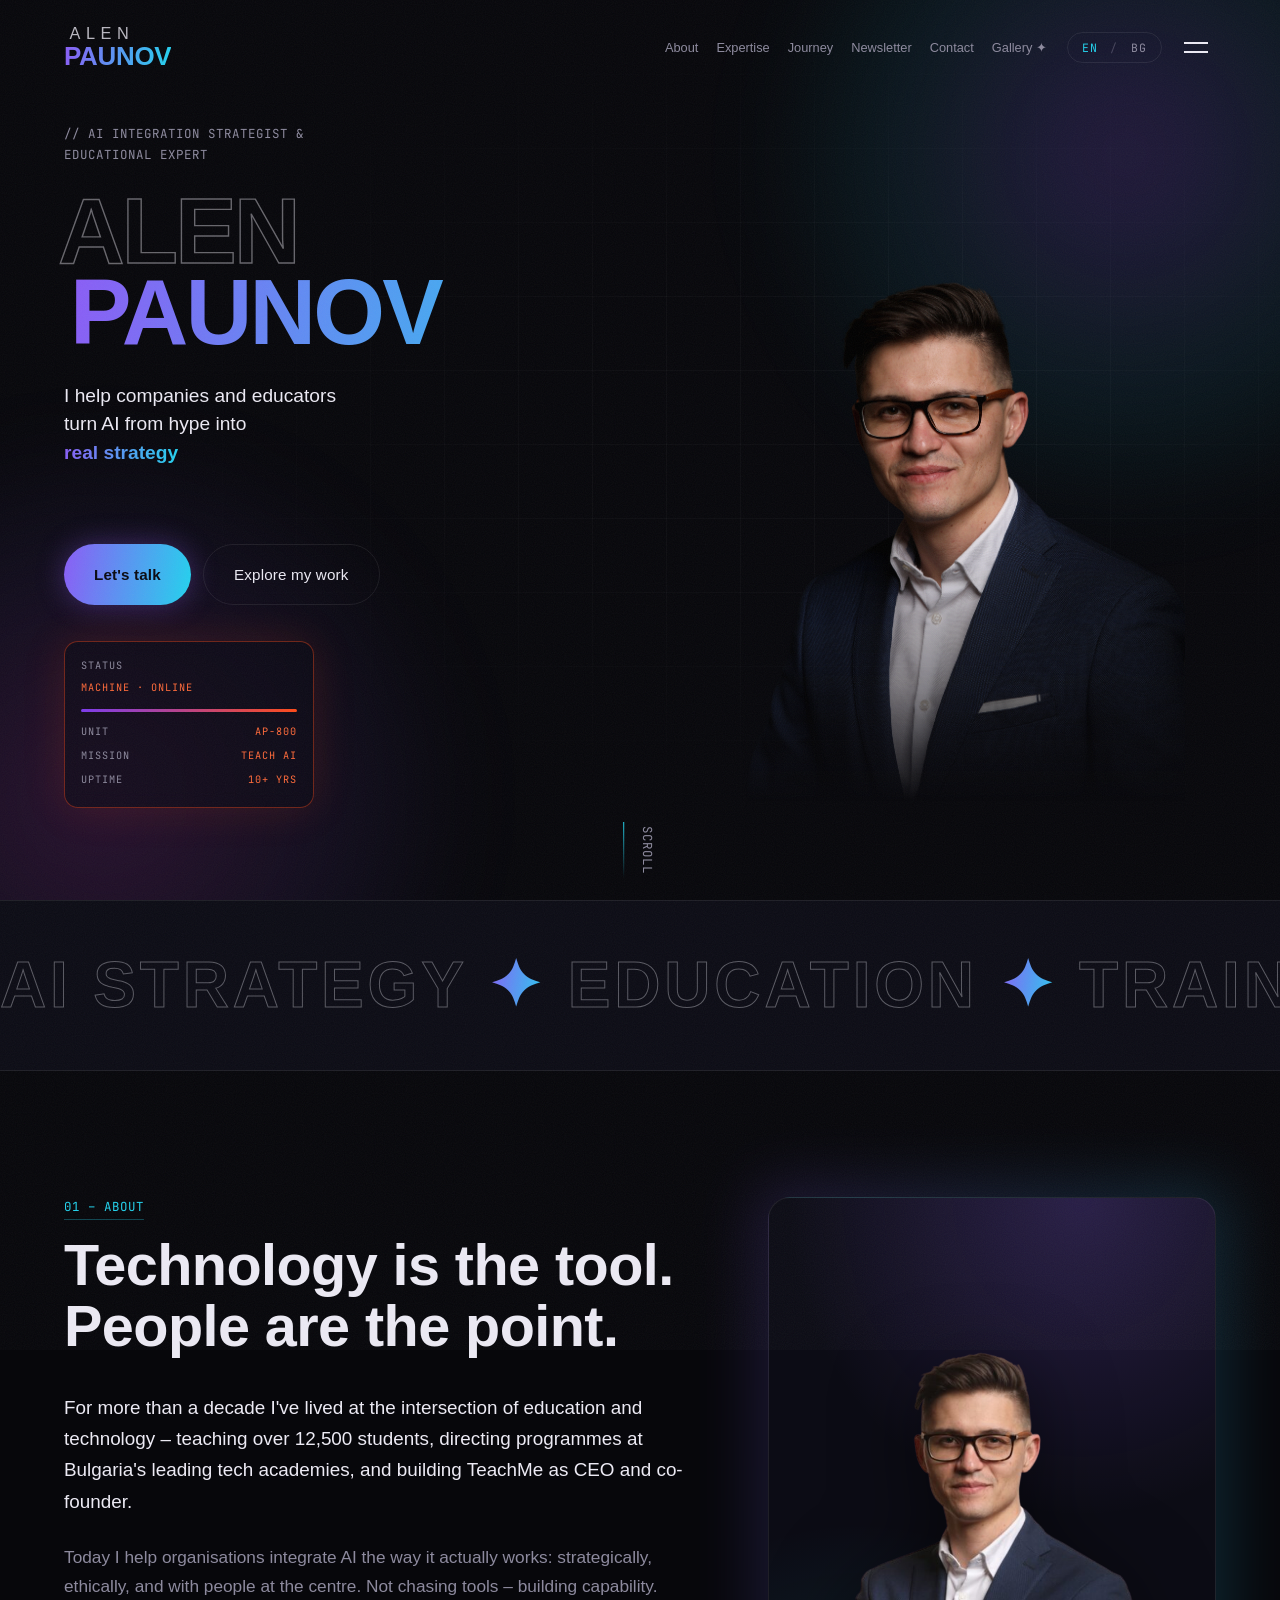
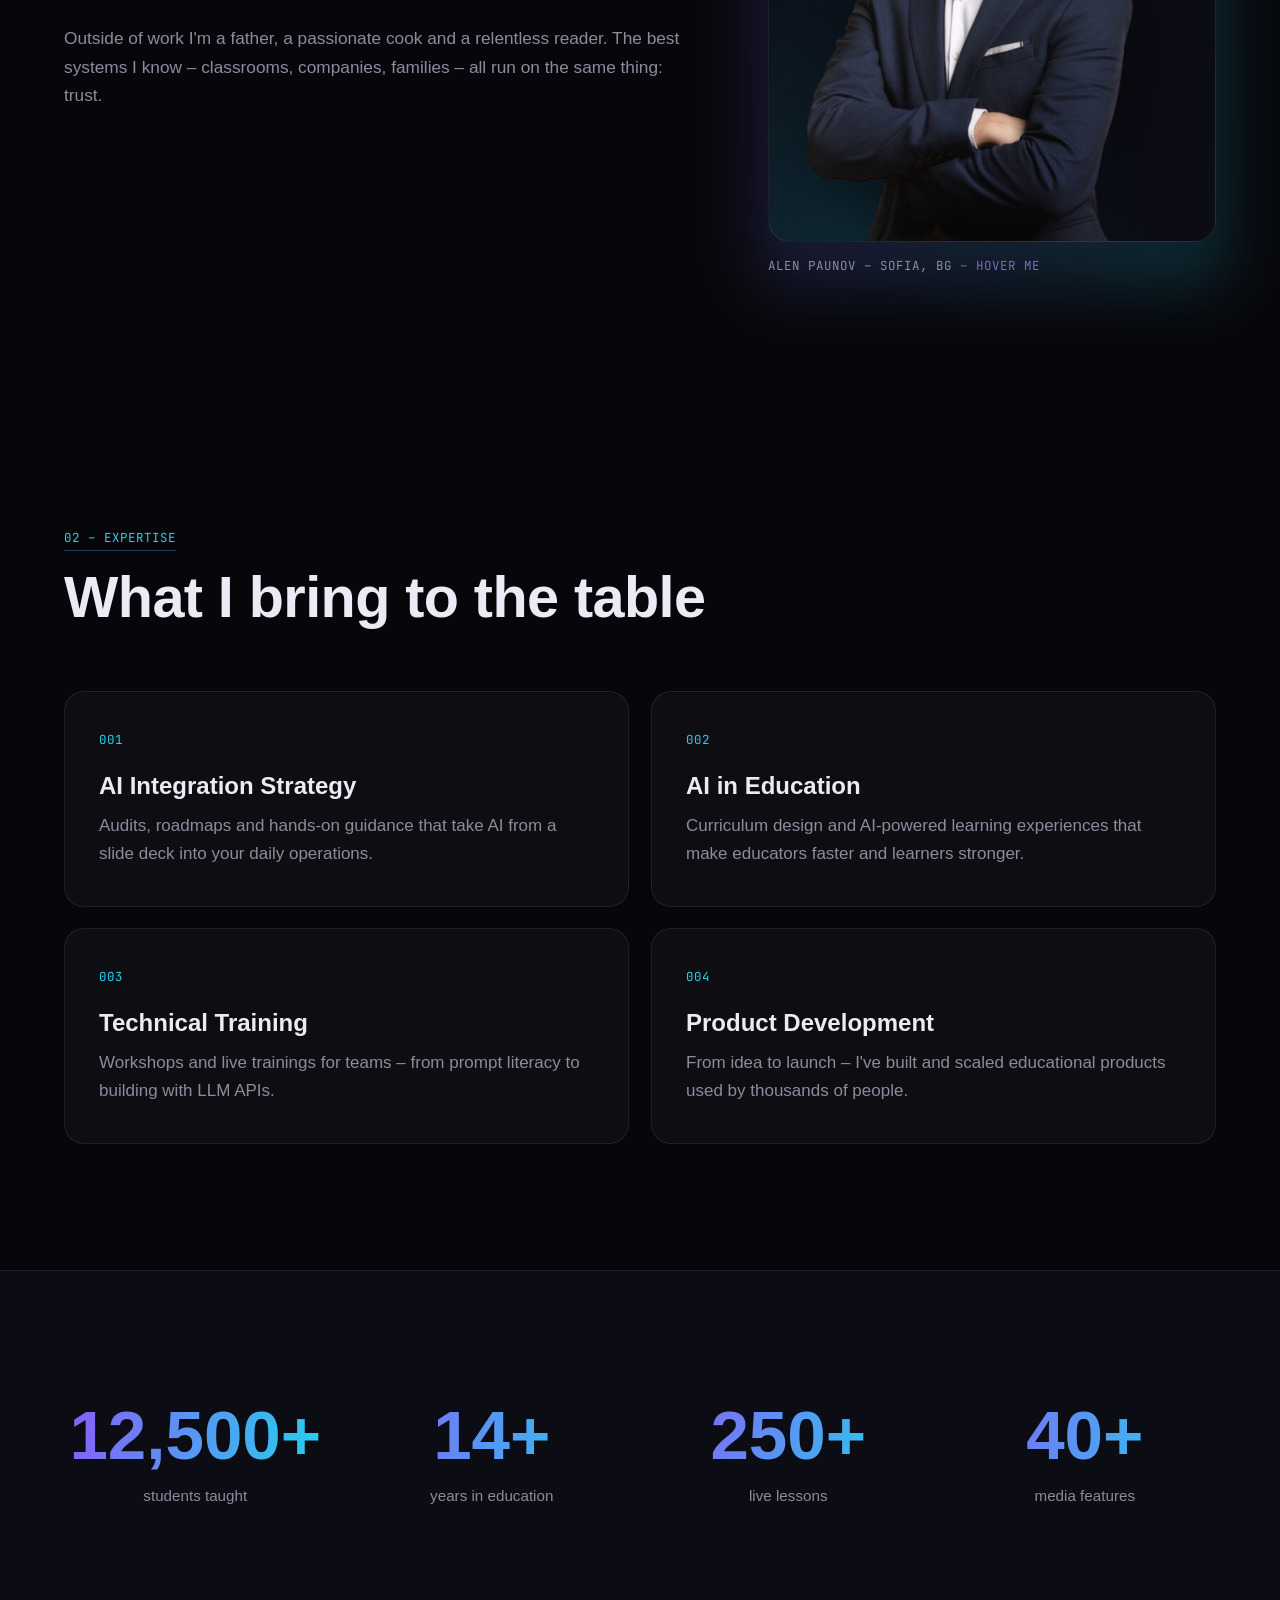
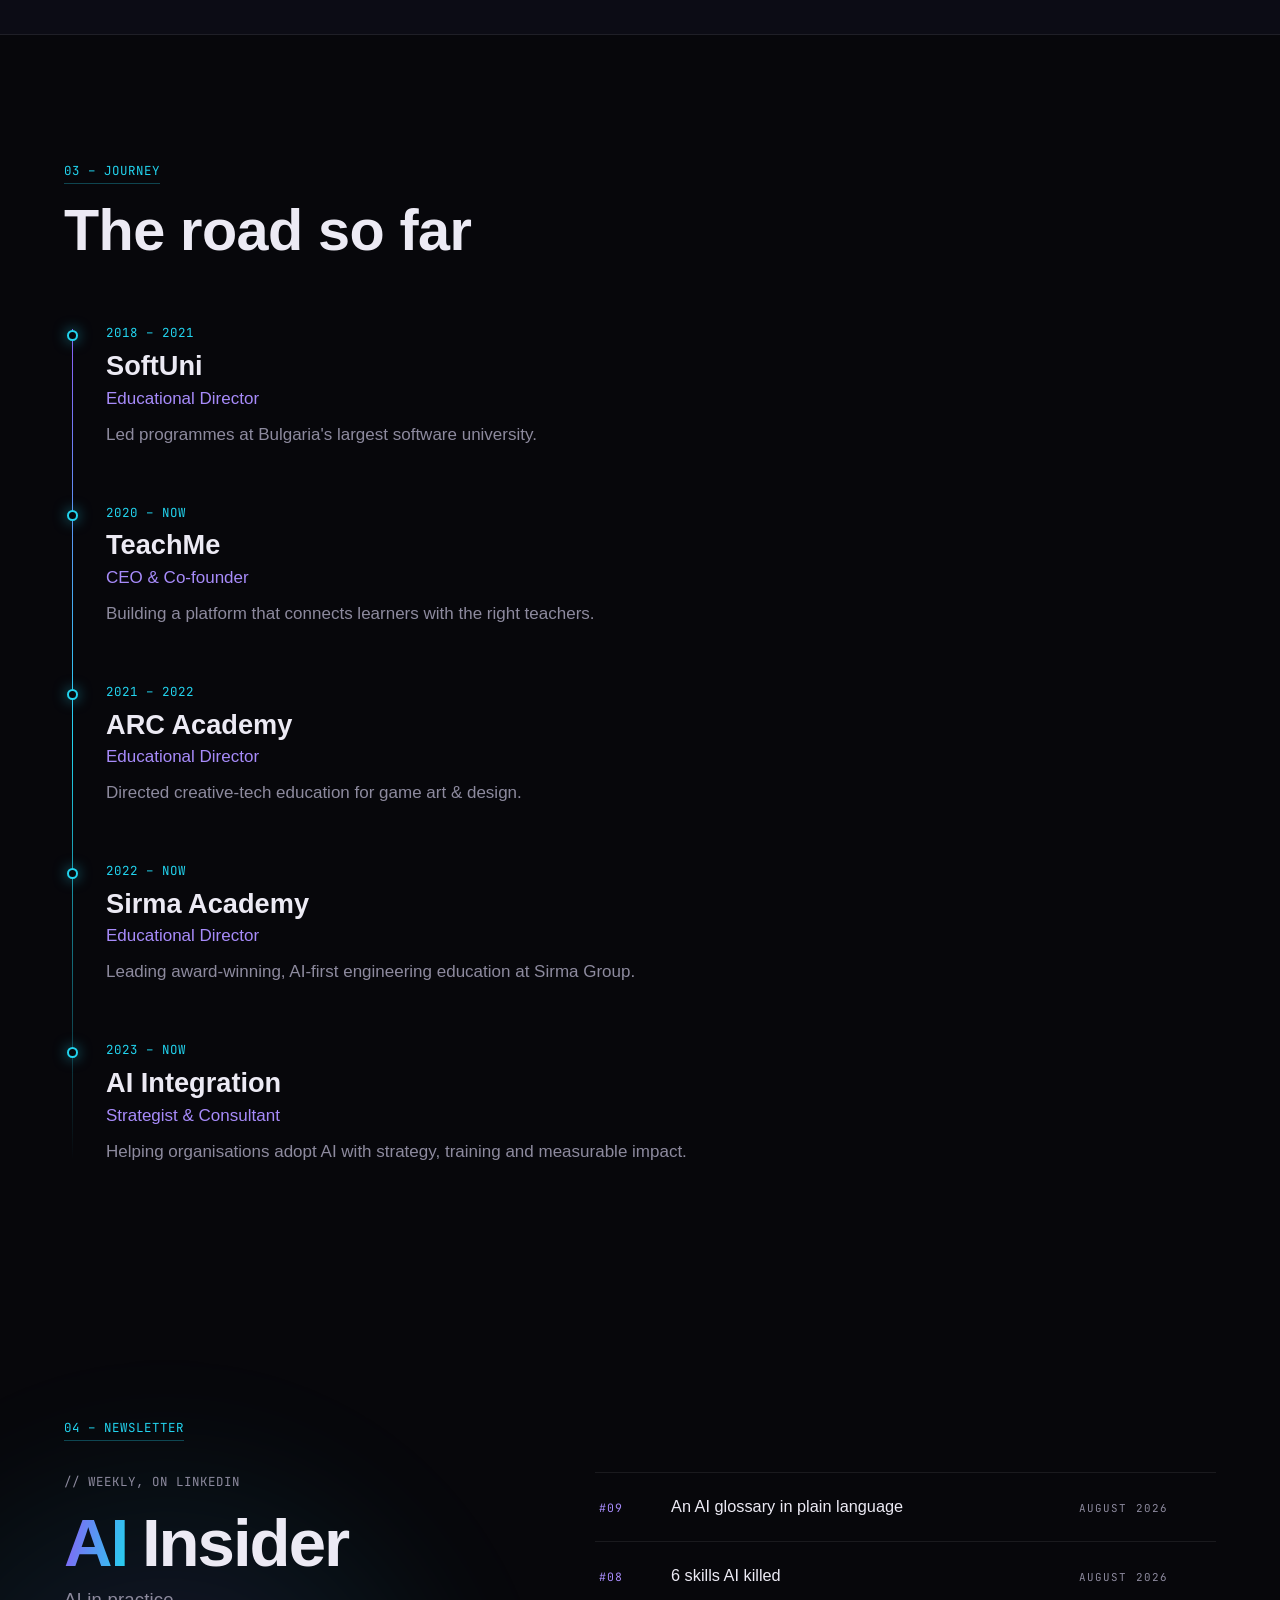
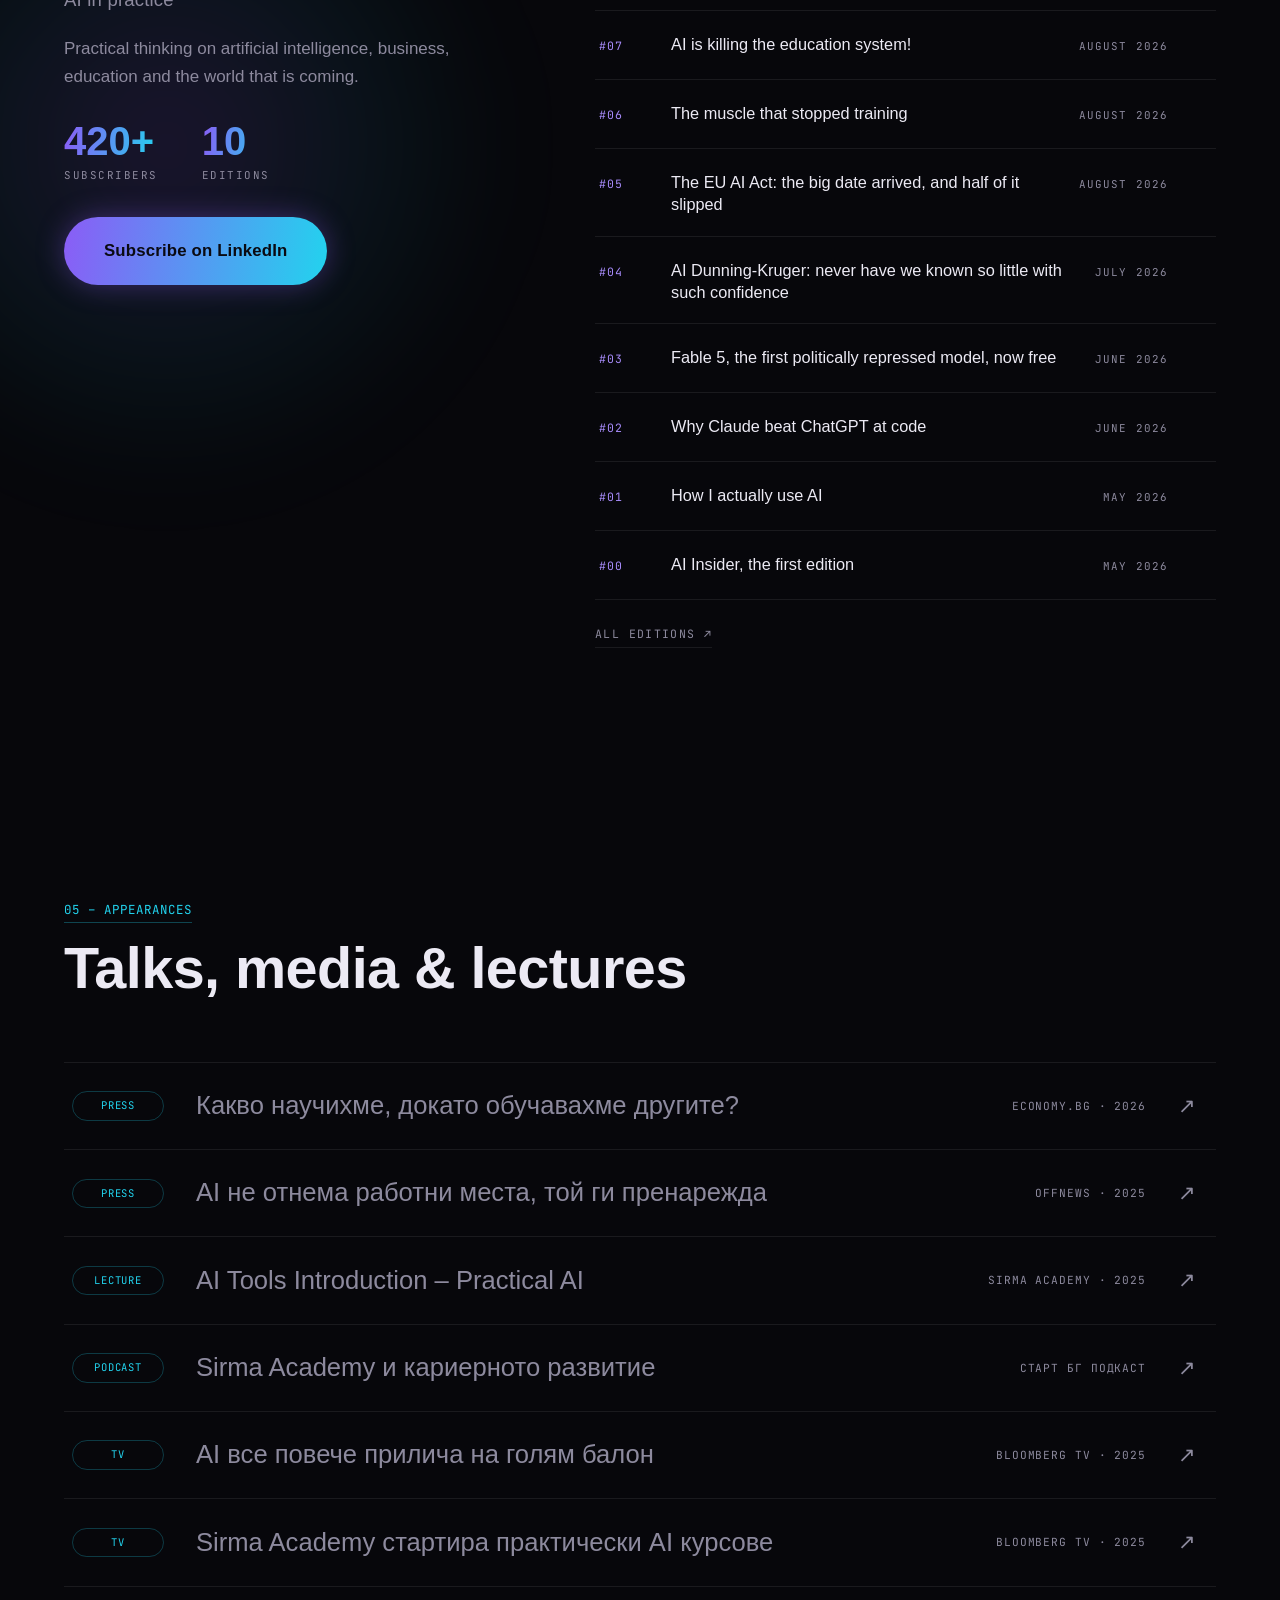
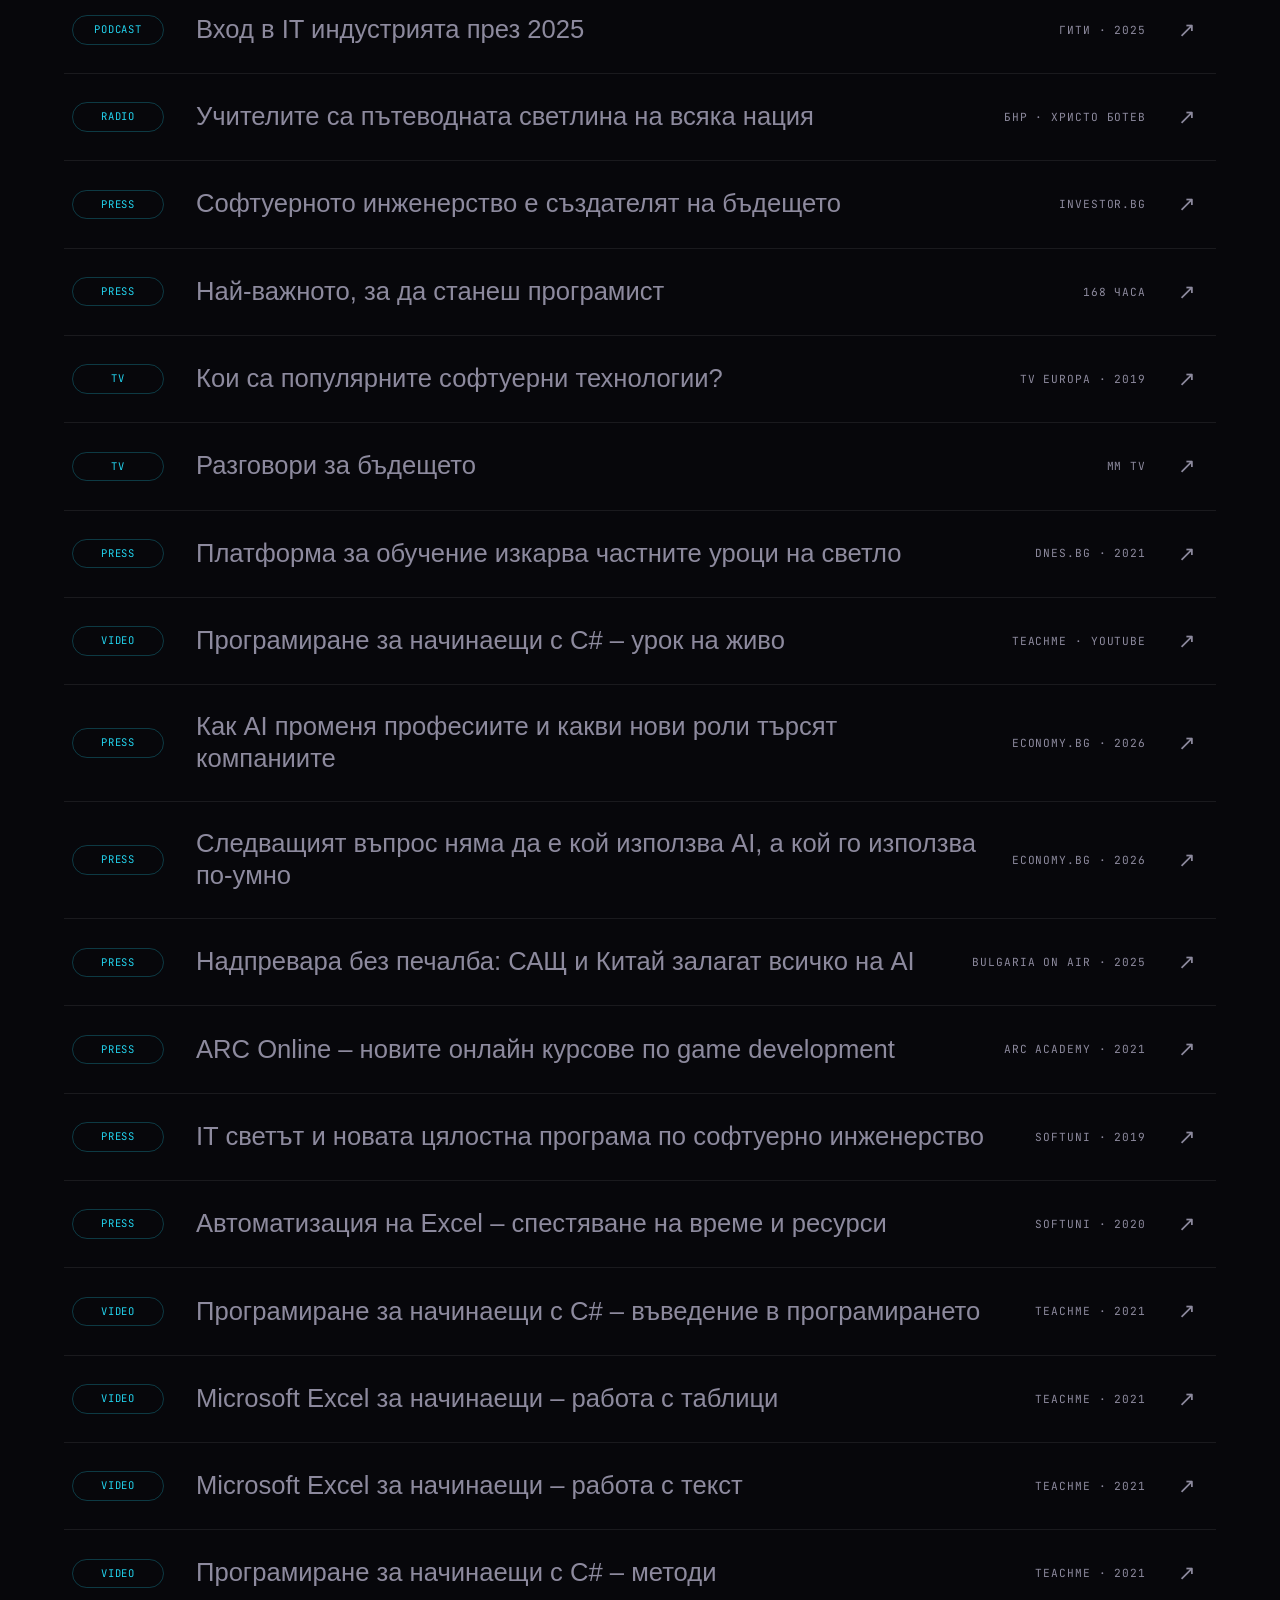
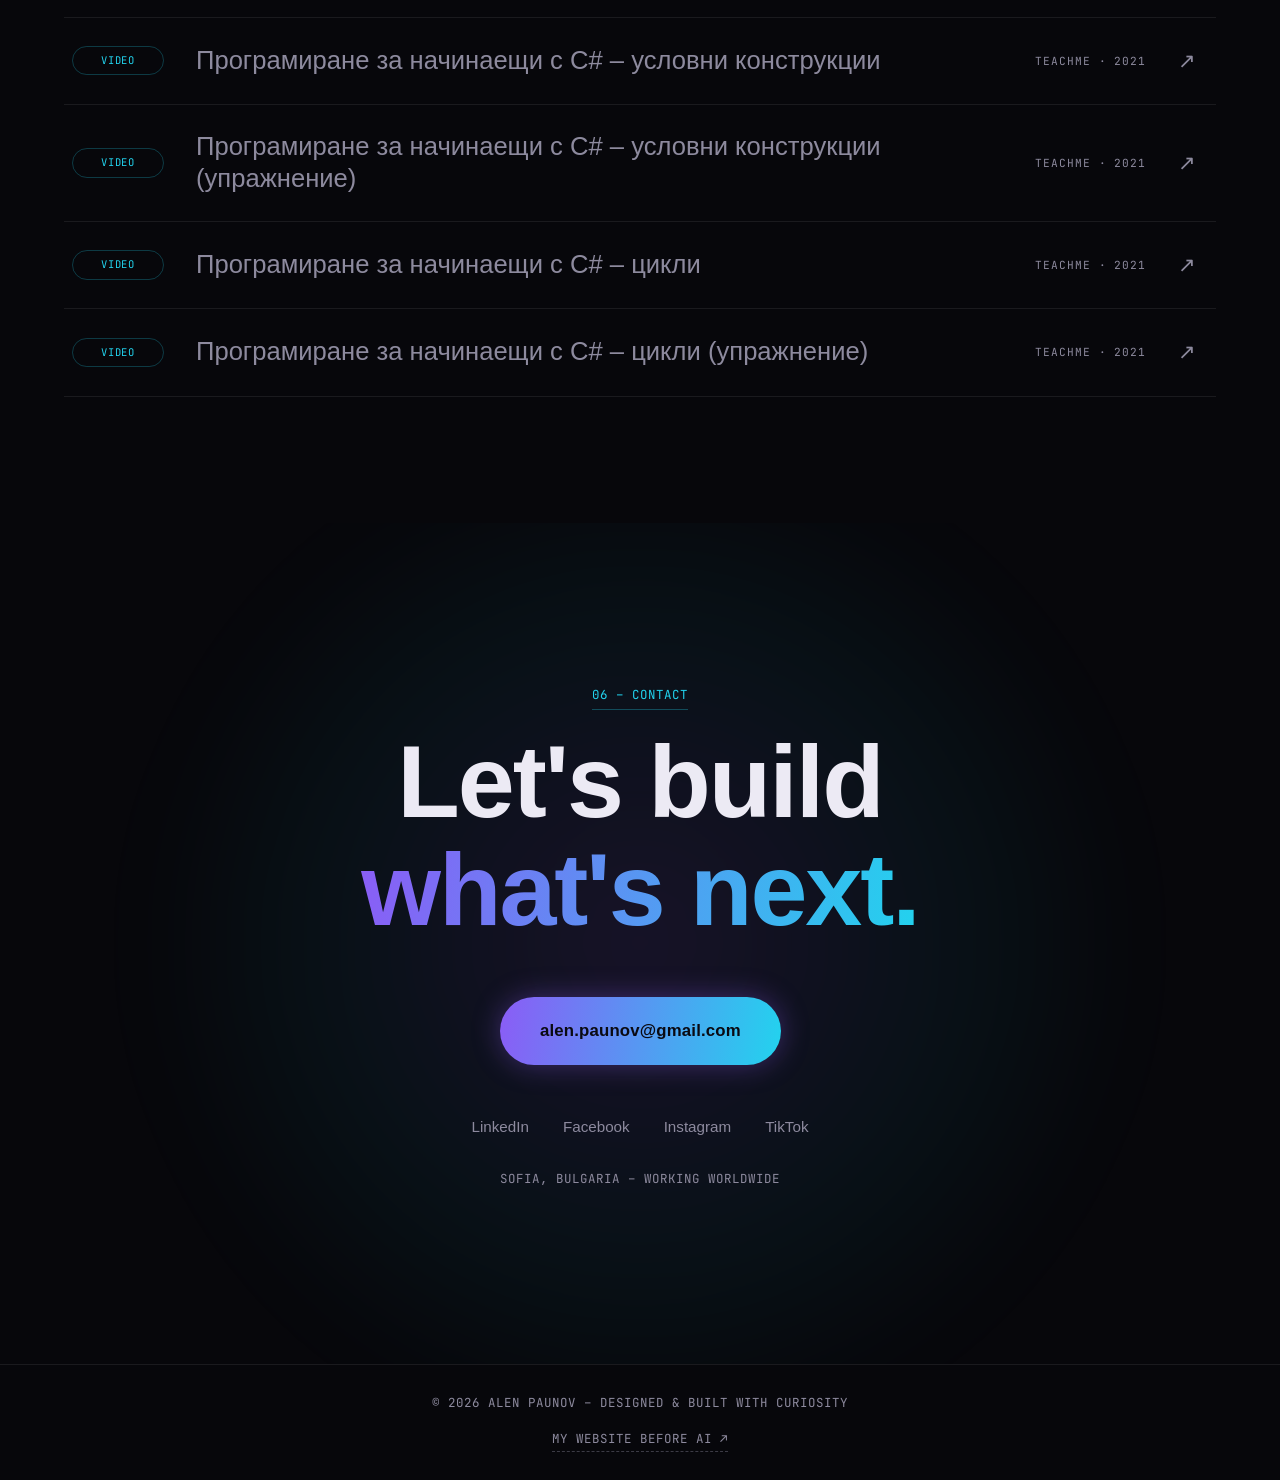
==== commit fcfc0238: "Hero rebuilt as two columns, newsletter moves up, en dashes throughout - hero is a real grid now: ki" ====
--- a/index.html
+++ b/index.html
@@ -3,9 +3,9 @@
 <head>
   <meta charset="UTF-8" />
   <meta name="viewport" content="width=device-width, initial-scale=1.0" />
-  <title>Alen Paunov — AI Integration Strategist & Educational Expert</title>
+  <title>Alen Paunov – AI Integration Strategist & Educational Expert</title>
   <meta name="description" content="Alen Paunov helps organisations and educators turn AI from hype into strategy, training and real products. 10+ years in education, 12,500+ students taught." />
-  <meta property="og:title" content="Alen Paunov — AI Integration Strategist" />
+  <meta property="og:title" content="Alen Paunov – AI Integration Strategist" />
   <meta property="og:description" content="Turning AI from buzzword into working advantage. Strategy, education, training." />
   <meta property="og:type" content="website" />
 
@@ -39,40 +39,10 @@
   <!-- ===== NAV (android) ===== -->
   <header class="nav dnav" id="nav">
 
-    <a class="dnav__word magnetic" href="#top" aria-label="Alen Paunov — home">
+    <a class="dnav__word magnetic" href="#top" aria-label="Alen Paunov – home">
       <span class="dnav__word-a">ALEN</span>
       <span class="dnav__word-b">PAUNOV</span>
     </a>
-
-    <button class="dmark" id="droidTrigger" aria-pressed="false"
-            aria-label="Toggle android mode">
-      <span class="dmark__stack">
-        <svg class="dmark__ring" viewBox="0 0 56 56" aria-hidden="true">
-          <circle class="dmark__ring-bg" cx="28" cy="28" r="25.5" />
-          <circle class="dmark__ring-fg" cx="28" cy="28" r="25.5" pathLength="1" />
-        </svg>
-
-        <svg class="dmark__glyph" viewBox="0 0 56 56" aria-hidden="true">
-          <!-- face plate -->
-          <path class="dmark__plate" d="M17 19 L28 13 L39 19 L39 34 L28 42 L17 34 Z" />
-          <!-- human state: AP monogram -->
-          <text class="dmark__ap" x="28" y="32" text-anchor="middle">AP</text>
-          <!-- android state: optics + antenna -->
-          <g class="dmark__face">
-            <rect class="dmark__eye" x="21.5" y="24" width="5.5" height="3.4" rx="1.7" />
-            <rect class="dmark__eye" x="29" y="24" width="5.5" height="3.4" rx="1.7" />
-            <path class="dmark__mouth" d="M24 32.5 H32" />
-            <path class="dmark__ant" d="M28 13 V7" />
-            <circle class="dmark__antdot" cx="28" cy="6" r="1.8" />
-          </g>
-        </svg>
-      </span>
-
-      <span class="dmark__read mono" aria-hidden="true">
-        <span class="dmark__read-h">system: human</span>
-        <span class="dmark__read-d">system: machine</span>
-      </span>
-    </button>
 
     <div class="dnav__right">
       <nav class="dnav__links" aria-label="Primary">
@@ -105,42 +75,42 @@
       <a href="#expertise"><i class="mono">02</i><span data-i18n="nav.expertise">Expertise</span></a>
       <a href="#journey"><i class="mono">03</i><span data-i18n="nav.journey">Journey</span></a>
       <a href="#newsletter"><i class="mono">04</i><span data-i18n="nav.newsletter">Newsletter</span></a>
-      <a href="#contact"><i class="mono">05</i><span data-i18n="nav.contact">Contact</span></a>
-      <a href="index-gallery.html"><i class="mono">06</i><span data-i18n="nav.gallery">Gallery ✦</span></a>
+      <a href="#appearances"><i class="mono">05</i><span data-i18n="nav.appearances">Appearances</span></a>
+      <a href="#contact"><i class="mono">06</i><span data-i18n="nav.contact">Contact</span></a>
+      <a href="index-gallery.html"><i class="mono">07</i><span data-i18n="nav.gallery">Gallery ✦</span></a>
     </nav>
-    <p class="menu-overlay__meta mono">Sofia, Bulgaria — <span data-i18n="hero.worldwide">working worldwide</span></p>
+    <p class="menu-overlay__meta mono">Sofia, Bulgaria – <span data-i18n="hero.worldwide">working worldwide</span></p>
   </div>
 
   <main id="top">
 
-    <!-- ===== HERO (android) ===== -->
+    <!-- ===== HERO ===== -->
     <section class="hero dhero" id="hero">
       <canvas class="hero__canvas" id="heroCanvas" aria-hidden="true"></canvas>
       <div class="hero__glow" aria-hidden="true"></div>
       <div class="hero__glow hero__glow--magenta" aria-hidden="true"></div>
       <div class="dhero__mesh" aria-hidden="true"></div>
 
-      <p class="hero__kicker dhero__kicker mono" data-i18n="hero.kicker">// AI Integration Strategist &amp; Educational Expert</p>
-
-      <div class="dhero__stage">
+      <div class="dhero__grid">
+
+        <p class="hero__kicker dhero__kicker mono" data-i18n="hero.kicker">// AI Integration Strategist &amp; Educational Expert</p>
+
         <h1 class="dhero__name" aria-label="Alen Paunov">
           <span class="dhero__name-a">ALEN</span>
           <span class="dhero__name-b">PAUNOV</span>
         </h1>
 
         <figure class="term" id="term" tabindex="0"
-                aria-label="Portrait of Alen Paunov — paint over it to reveal the machine">
+                aria-label="Portrait of Alen Paunov – paint over it to reveal the machine">
           <div class="term__wrap" id="termWrap">
             <img class="term__photo" id="termPhoto" src="img/portrait-hero.png"
                  alt="Alen Paunov" fetchpriority="high" />
             <canvas class="term__canvas" id="termCanvas" aria-hidden="true"></canvas>
           </div>
 
-          <figcaption class="term__hint mono" data-i18n="term.hint">paint over me ✦</figcaption>
+          <figcaption class="term__hint mono" data-i18n="term.hint">paint over me &#10022;</figcaption>
         </figure>
-      </div>
-
-      <div class="dhero__foot">
+
         <p class="hero__sub dhero__sub">
           <span data-i18n="hero.sub">I help companies and educators turn AI from hype into</span>
           <span class="hero__rotator"><span class="hero__rotator-word" id="rotatorWord">real strategy</span></span>
@@ -150,18 +120,18 @@
           <a class="btn btn--primary magnetic" href="#contact" data-i18n="hero.cta1">Let's talk</a>
           <a class="btn btn--ghost magnetic" href="#expertise" data-i18n="hero.cta2">Explore my work</a>
         </div>
-      </div>
-
-      <aside class="dpanel mono" aria-hidden="true">
-        <span class="dpanel__label">status</span>
-        <span class="dpanel__value" data-h="human · sofia, bg" data-d="machine · online"></span>
-        <div class="dpanel__bar"><i></i></div>
-        <ul class="dpanel__rows">
-          <li><b>unit</b><span data-h="curiosity" data-d="ap-800"></span></li>
-          <li><b>mission</b><span data-h="strategy · edu" data-d="teach ai"></span></li>
-          <li><b>uptime</b><span data-h="10+ yrs" data-d="10+ yrs"></span></li>
-        </ul>
-      </aside>
+
+        <aside class="dpanel mono" aria-hidden="true">
+          <span class="dpanel__label">status</span>
+          <span class="dpanel__value" data-h="human &#183; sofia, bg" data-d="machine &#183; online"></span>
+          <div class="dpanel__bar"><i></i></div>
+          <ul class="dpanel__rows">
+            <li><b>unit</b><span data-h="curiosity" data-d="ap-800"></span></li>
+            <li><b>mission</b><span data-h="strategy &#183; edu" data-d="teach ai"></span></li>
+            <li><b>uptime</b><span data-h="10+ yrs" data-d="10+ yrs"></span></li>
+          </ul>
+        </aside>
+      </div>
 
       <div class="hero__scroll mono" aria-hidden="true">
         <span data-i18n="hero.scroll">scroll</span>
@@ -184,12 +154,12 @@
       <div class="section__inner">
         <div class="about__grid">
           <div class="about__text">
-            <p class="section__label mono reveal"><span data-i18n="about.label">01 — About</span></p>
+            <p class="section__label mono reveal"><span data-i18n="about.label">01 – About</span></p>
             <h2 class="section__title reveal" data-i18n="about.title">Technology is the tool. People are the point.</h2>
             <div class="reveal">
-              <p data-i18n="about.p1">For more than a decade I've lived at the intersection of education and technology — teaching over 12,500 students, directing programmes at Bulgaria's leading tech academies, and building TeachMe as CEO and co-founder.</p>
-              <p data-i18n="about.p2">Today I help organisations integrate AI the way it actually works: strategically, ethically, and with people at the centre. Not chasing tools — building capability.</p>
-              <p data-i18n="about.p3">Outside of work I'm a father, a passionate cook and a relentless reader. The best systems I know — classrooms, companies, families — all run on the same thing: trust.</p>
+              <p data-i18n="about.p1">For more than a decade I've lived at the intersection of education and technology – teaching over 12,500 students, directing programmes at Bulgaria's leading tech academies, and building TeachMe as CEO and co-founder.</p>
+              <p data-i18n="about.p2">Today I help organisations integrate AI the way it actually works: strategically, ethically, and with people at the centre. Not chasing tools – building capability.</p>
+              <p data-i18n="about.p3">Outside of work I'm a father, a passionate cook and a relentless reader. The best systems I know – classrooms, companies, families – all run on the same thing: trust.</p>
             </div>
           </div>
           <figure class="about__portrait reveal ag-fig" id="aboutPortrait" tabindex="0">
@@ -283,7 +253,7 @@
                 </g>
               </svg>
             </div>
-            <figcaption class="mono">Alen Paunov — Sofia, BG <span class="ag-hint" data-i18n="ag.hint">— hover me</span></figcaption>
+            <figcaption class="mono">Alen Paunov – Sofia, BG <span class="ag-hint" data-i18n="ag.hint">– hover me</span></figcaption>
           </figure>
         </div>
       </div>
@@ -292,7 +262,7 @@
     <!-- ===== EXPERTISE ===== -->
     <section class="section expertise" id="expertise">
       <div class="section__inner">
-        <p class="section__label mono reveal"><span data-i18n="exp.label">02 — Expertise</span></p>
+        <p class="section__label mono reveal"><span data-i18n="exp.label">02 – Expertise</span></p>
         <h2 class="section__title reveal" data-i18n="exp.title">What I bring to the table</h2>
 
         <div class="cards">
@@ -309,12 +279,12 @@
           <article class="card reveal">
             <span class="card__num mono">003</span>
             <h3 data-i18n="exp.c3t">Technical Training</h3>
-            <p data-i18n="exp.c3d">Workshops and live trainings for teams — from prompt literacy to building with LLM APIs.</p>
+            <p data-i18n="exp.c3d">Workshops and live trainings for teams – from prompt literacy to building with LLM APIs.</p>
           </article>
           <article class="card reveal">
             <span class="card__num mono">004</span>
             <h3 data-i18n="exp.c4t">Product Development</h3>
-            <p data-i18n="exp.c4d">From idea to launch — I've built and scaled educational products used by thousands of people.</p>
+            <p data-i18n="exp.c4d">From idea to launch – I've built and scaled educational products used by thousands of people.</p>
           </article>
         </div>
       </div>
@@ -347,42 +317,42 @@
     <!-- ===== JOURNEY ===== -->
     <section class="section journey" id="journey">
       <div class="section__inner">
-        <p class="section__label mono reveal"><span data-i18n="jr.label">03 — Journey</span></p>
+        <p class="section__label mono reveal"><span data-i18n="jr.label">03 – Journey</span></p>
         <h2 class="section__title reveal" data-i18n="jr.title">The road so far</h2>
 
         <div class="timeline">
           <div class="timeline__line" aria-hidden="true"></div>
 
           <article class="tl-item reveal">
-            <span class="tl-item__date mono">2018 — 2021</span>
+            <span class="tl-item__date mono">2018 – 2021</span>
             <h3>SoftUni</h3>
             <p class="tl-item__role" data-i18n="jr.t1r">Educational Director</p>
             <p data-i18n="jr.t1d">Led programmes at Bulgaria's largest software university.</p>
           </article>
 
           <article class="tl-item reveal">
-            <span class="tl-item__date mono">2020 — <span data-i18n="jr.now">now</span></span>
+            <span class="tl-item__date mono">2020 – <span data-i18n="jr.now">now</span></span>
             <h3>TeachMe</h3>
             <p class="tl-item__role" data-i18n="jr.t2r">CEO &amp; Co-founder</p>
             <p data-i18n="jr.t2d">Building a platform that connects learners with the right teachers.</p>
           </article>
 
           <article class="tl-item reveal">
-            <span class="tl-item__date mono">2021 — 2022</span>
+            <span class="tl-item__date mono">2021 – 2022</span>
             <h3>ARC Academy</h3>
             <p class="tl-item__role" data-i18n="jr.t3r">Educational Director</p>
             <p data-i18n="jr.t3d">Directed creative-tech education for game art &amp; design.</p>
           </article>
 
           <article class="tl-item reveal">
-            <span class="tl-item__date mono">2022 — <span data-i18n="jr.now2">now</span></span>
+            <span class="tl-item__date mono">2022 – <span data-i18n="jr.now2">now</span></span>
             <h3>Sirma Academy</h3>
             <p class="tl-item__role" data-i18n="jr.t5r">Educational Director</p>
             <p data-i18n="jr.t5d">Leading award-winning, AI-first engineering education at Sirma Group.</p>
           </article>
 
           <article class="tl-item reveal">
-            <span class="tl-item__date mono">2023 — <span data-i18n="jr.now3">now</span></span>
+            <span class="tl-item__date mono">2023 – <span data-i18n="jr.now3">now</span></span>
             <h3 data-i18n="jr.t4t">AI Integration</h3>
             <p class="tl-item__role" data-i18n="jr.t4r">Strategist &amp; Consultant</p>
             <p data-i18n="jr.t4d">Helping organisations adopt AI with strategy, training and measurable impact.</p>
@@ -390,272 +360,12 @@
         </div>
       </div>
     </section>
-
-    <!-- ===== APPEARANCES ===== -->
-    <section class="section appear" id="appearances">
-      <div class="section__inner">
-        <p class="section__label mono reveal"><span data-i18n="ap.label">04 — Appearances</span></p>
-        <h2 class="section__title reveal" data-i18n="ap.title">Talks, media &amp; lectures</h2>
-
-        <ul class="appear__list">
-          <li class="appear__row reveal">
-            <a href="https://www.economy.bg/business/view/63765/Alen-Paunov-ot-Sirma-Academy-Kakvo-nauchihme-dokato-obuchavahme-drugite" target="_blank" rel="noopener"
-               data-img="https://i.newsroom.bg/uploads/photo_assets/2026/2026-04-17/o_IMG-0034-2-3057c8651d.JPG">
-              <span class="appear__tag mono">PRESS</span>
-              <span class="appear__title">Какво научихме, докато обучавахме другите?</span>
-              <span class="appear__meta mono">Economy.bg · 2026</span>
-              <span class="appear__arrow" aria-hidden="true">↗</span>
-            </a>
-          </li>
-          <li class="appear__row reveal">
-            <a href="https://tech.offnews.bg/softuer/alen-paunov-sirma-academy-ai-ne-otnema-rabotni-mesta-toj-gi-prenare-23446.html" target="_blank" rel="noopener"
-               data-img="https://i2.offnews.bg/tech/events/2025/10/14/23446/1760453921_2_800x*.jpg">
-              <span class="appear__tag mono">PRESS</span>
-              <span class="appear__title">AI не отнема работни места, той ги пренарежда</span>
-              <span class="appear__meta mono">OFFnews · 2025</span>
-              <span class="appear__arrow" aria-hidden="true">↗</span>
-            </a>
-          </li>
-          <li class="appear__row reveal">
-            <a href="https://www.youtube.com/watch?v=xwQ-4JJi9PQ" target="_blank" rel="noopener"
-               data-img="https://i.ytimg.com/vi/xwQ-4JJi9PQ/hqdefault.jpg">
-              <span class="appear__tag mono">LECTURE</span>
-              <span class="appear__title">AI Tools Introduction — Practical AI</span>
-              <span class="appear__meta mono">Sirma Academy · 2025</span>
-              <span class="appear__arrow" aria-hidden="true">↗</span>
-            </a>
-          </li>
-          <li class="appear__row reveal">
-            <a href="https://www.youtube.com/watch?v=-P3bE9-IkzM" target="_blank" rel="noopener"
-               data-img="https://i.ytimg.com/vi/-P3bE9-IkzM/hqdefault.jpg">
-              <span class="appear__tag mono">PODCAST</span>
-              <span class="appear__title">Sirma Academy и кариерното развитие</span>
-              <span class="appear__meta mono">Старт БГ Подкаст</span>
-              <span class="appear__arrow" aria-hidden="true">↗</span>
-            </a>
-          </li>
-          <li class="appear__row reveal">
-            <a href="https://www.bloombergtv.bg/a/16-biznes-start/148122-edin-miliard-dolara-za-izsledovatel-ai-vse-poveche-prilicha-na-golyam-balon" target="_blank" rel="noopener"
-               data-img="https://www.bloombergtv.bg/media/files/images/original/article/658/1dbbde68b5ca3ca6843c368715722658-PAUNOV.jpg">
-              <span class="appear__tag mono">TV</span>
-              <span class="appear__title">AI все повече прилича на голям балон</span>
-              <span class="appear__meta mono">Bloomberg TV · 2025</span>
-              <span class="appear__arrow" aria-hidden="true">↗</span>
-            </a>
-          </li>
-          <li class="appear__row reveal">
-            <a href="https://www.bloombergtv.bg/a/28-update/142037-sirma-academy-startira-prakticheski-kursove-po-izkustven-intelekt" target="_blank" rel="noopener"
-               data-img="https://www.bloombergtv.bg/media/files/images/original/article/c74/2c2ac8e5164f4ebf8bdde02473513c74-250308_UPDATE_SABOTA.mxf.1741362603_4.jpg">
-              <span class="appear__tag mono">TV</span>
-              <span class="appear__title">Sirma Academy стартира практически AI курсове</span>
-              <span class="appear__meta mono">Bloomberg TV · 2025</span>
-              <span class="appear__arrow" aria-hidden="true">↗</span>
-            </a>
-          </li>
-          <li class="appear__row reveal">
-            <a href="https://www.youtube.com/watch?v=YCKp4DJq5Vc" target="_blank" rel="noopener"
-               data-img="https://i.ytimg.com/vi/YCKp4DJq5Vc/hqdefault.jpg">
-              <span class="appear__tag mono">PODCAST</span>
-              <span class="appear__title">Вход в IT индустрията през 2025</span>
-              <span class="appear__meta mono">ГИТИ · 2025</span>
-              <span class="appear__arrow" aria-hidden="true">↗</span>
-            </a>
-          </li>
-          <li class="appear__row reveal">
-            <a href="https://bnr.bg/hristobotev/post/101410930" target="_blank" rel="noopener"
-               data-img="https://static.bnr.bg/gallery/cr/medium/239941cab3329ee0c3ae5c85991f71ad.jpg">
-              <span class="appear__tag mono">RADIO</span>
-              <span class="appear__title">Учителите са пътеводната светлина на всяка нация</span>
-              <span class="appear__meta mono">БНР · Христо Ботев</span>
-              <span class="appear__arrow" aria-hidden="true">↗</span>
-            </a>
-          </li>
-          <li class="appear__row reveal">
-            <a href="https://www.investor.bg/imenata-na-biznesa/263/a/softuernoto-injenerstvo-e-syzdateliat-na-bydeshteto-na-choveshkata-civilizaciia-312117/" target="_blank" rel="noopener"
-               data-img="https://www.investor.bg/media/files/resized/article/640x360/876/4d900ee431966d2bec1492b9c10db876-0000312117-article3.jpg">
-              <span class="appear__tag mono">PRESS</span>
-              <span class="appear__title">Софтуерното инженерство е създателят на бъдещето</span>
-              <span class="appear__meta mono">Investor.bg</span>
-              <span class="appear__arrow" aria-hidden="true">↗</span>
-            </a>
-          </li>
-          <li class="appear__row reveal">
-            <a href="https://www.168chasa.bg/article/8355133" target="_blank" rel="noopener"
-               data-img="https://cache2.24chasa.bg/Images/Cache/146/Image_8355146_305_0.jpg">
-              <span class="appear__tag mono">PRESS</span>
-              <span class="appear__title">Най-важното, за да станеш програмист</span>
-              <span class="appear__meta mono">168 часа</span>
-              <span class="appear__arrow" aria-hidden="true">↗</span>
-            </a>
-          </li>
-          <li class="appear__row reveal">
-            <a href="https://www.tvevropa.com/2019/12/koi-sa-populyarnite-softuerni-tehnologii/" target="_blank" rel="noopener"
-               data-img="https://www.tvevropa.com/wp-content/uploads/2019/12/bd1-3-620x353.jpg">
-              <span class="appear__tag mono">TV</span>
-              <span class="appear__title">Кои са популярните софтуерни технологии?</span>
-              <span class="appear__meta mono">TV Europa · 2019</span>
-              <span class="appear__arrow" aria-hidden="true">↗</span>
-            </a>
-          </li>
-          <li class="appear__row reveal">
-            <a href="https://mmtvmusic.com/mm-player/most-viewed/shows/razgovori-za-bydeshteto-s-alen-paunov/" target="_blank" rel="noopener"
-               data-img="https://cdnt.onnetwork.tv/poster/4/0/402884_6.jpg">
-              <span class="appear__tag mono">TV</span>
-              <span class="appear__title">Разговори за бъдещето</span>
-              <span class="appear__meta mono">MM TV</span>
-              <span class="appear__arrow" aria-hidden="true">↗</span>
-            </a>
-          </li>
-          <li class="appear__row reveal">
-            <a href="https://www.dnes.bg/obrazovanie/2021/03/16/platforma-za-obuchenie-izkarva-chastnite-uroci-na-svetlo.483403" target="_blank" rel="noopener">
-              <span class="appear__tag mono">PRESS</span>
-              <span class="appear__title">Платформа за обучение изкарва частните уроци на светло</span>
-              <span class="appear__meta mono">Dnes.bg · 2021</span>
-              <span class="appear__arrow" aria-hidden="true">↗</span>
-            </a>
-          </li>
-          <li class="appear__row reveal">
-            <a href="https://www.youtube.com/watch?v=O7ow6RirzcY" target="_blank" rel="noopener"
-               data-img="https://i.ytimg.com/vi/O7ow6RirzcY/hqdefault.jpg">
-              <span class="appear__tag mono">VIDEO</span>
-              <span class="appear__title">Програмиране за начинаещи с C# — урок на живо</span>
-              <span class="appear__meta mono">TeachMe · YouTube</span>
-              <span class="appear__arrow" aria-hidden="true">↗</span>
-            </a>
-          </li>
-          <li class="appear__row reveal">
-            <a href="https://www.economy.bg/humancapital/view/64060/Kak-AI-promenya-profesiite-i-kakvi-novi-roli-tyrsyat-kompaniite" target="_blank" rel="noopener">
-              <span class="appear__tag mono">PRESS</span>
-              <span class="appear__title">Как AI променя професиите и какви нови роли търсят компаниите</span>
-              <span class="appear__meta mono">Economy.bg · 2026</span>
-              <span class="appear__arrow" aria-hidden="true">↗</span>
-            </a>
-          </li>
-          <li class="appear__row reveal">
-            <a href="https://www.economy.bg/management/view/63353/Sledvashtiyat-vypros-nyama-da-byde-koj-izpolzva-AI-a-koj-go-izpolzva-po-umno" target="_blank" rel="noopener">
-              <span class="appear__tag mono">PRESS</span>
-              <span class="appear__title">Следващият въпрос няма да е кой използва AI, а кой го използва по-умно</span>
-              <span class="appear__meta mono">Economy.bg · 2026</span>
-              <span class="appear__arrow" aria-hidden="true">↗</span>
-            </a>
-          </li>
-          <li class="appear__row reveal">
-            <a href="https://www.bgonair.bg/a/5-science/390413-nadprevara-bez-pechalba-sasht-i-kitay-zalagat-vsichko-na-ai" target="_blank" rel="noopener">
-              <span class="appear__tag mono">PRESS</span>
-              <span class="appear__title">Надпревара без печалба: САЩ и Китай залагат всичко на AI</span>
-              <span class="appear__meta mono">Bulgaria ON AIR · 2025</span>
-              <span class="appear__arrow" aria-hidden="true">↗</span>
-            </a>
-          </li>
-          <li class="appear__row reveal">
-            <a href="https://arc.academy/bg/novini/arc-online-alen-paunov-i-milin-dzhaliev-za-novite-onlajn-kursove-po-game-development/" target="_blank" rel="noopener">
-              <span class="appear__tag mono">PRESS</span>
-              <span class="appear__title">ARC Online — новите онлайн курсове по game development</span>
-              <span class="appear__meta mono">ARC Academy · 2021</span>
-              <span class="appear__arrow" aria-hidden="true">↗</span>
-            </a>
-          </li>
-          <li class="appear__row reveal">
-            <a href="https://softuni.bg/blog/softuni-new-program-with-alen" target="_blank" rel="noopener">
-              <span class="appear__tag mono">PRESS</span>
-              <span class="appear__title">IT светът и новата цялостна програма по софтуерно инженерство</span>
-              <span class="appear__meta mono">SoftUni · 2019</span>
-              <span class="appear__arrow" aria-hidden="true">↗</span>
-            </a>
-          </li>
-          <li class="appear__row reveal">
-            <a href="https://softuni.bg/blog/excel-automation-with-alen-paunov" target="_blank" rel="noopener">
-              <span class="appear__tag mono">PRESS</span>
-              <span class="appear__title">Автоматизация на Excel — спестяване на време и ресурси</span>
-              <span class="appear__meta mono">SoftUni · 2020</span>
-              <span class="appear__arrow" aria-hidden="true">↗</span>
-            </a>
-          </li>
-          <li class="appear__row reveal">
-            <a href="https://www.youtube.com/watch?v=_WXRhMuFoUQ" target="_blank" rel="noopener"
-               data-img="https://i.ytimg.com/vi/_WXRhMuFoUQ/hqdefault.jpg">
-              <span class="appear__tag mono">VIDEO</span>
-              <span class="appear__title">Програмиране за начинаещи с C# — въведение в програмирането</span>
-              <span class="appear__meta mono">TeachMe · 2021</span>
-              <span class="appear__arrow" aria-hidden="true">↗</span>
-            </a>
-          </li>
-          <li class="appear__row reveal">
-            <a href="https://www.youtube.com/watch?v=vReEs_kIzT4" target="_blank" rel="noopener"
-               data-img="https://i.ytimg.com/vi/vReEs_kIzT4/hqdefault.jpg">
-              <span class="appear__tag mono">VIDEO</span>
-              <span class="appear__title">Microsoft Excel за начинаещи — работа с таблици</span>
-              <span class="appear__meta mono">TeachMe · 2021</span>
-              <span class="appear__arrow" aria-hidden="true">↗</span>
-            </a>
-          </li>
-          <li class="appear__row reveal">
-            <a href="https://www.youtube.com/watch?v=t16EY8EmVQQ" target="_blank" rel="noopener"
-               data-img="https://i.ytimg.com/vi/t16EY8EmVQQ/hqdefault.jpg">
-              <span class="appear__tag mono">VIDEO</span>
-              <span class="appear__title">Microsoft Excel за начинаещи — работа с текст</span>
-              <span class="appear__meta mono">TeachMe · 2021</span>
-              <span class="appear__arrow" aria-hidden="true">↗</span>
-            </a>
-          </li>
-          <li class="appear__row reveal">
-            <a href="https://www.youtube.com/watch?v=Abv7qwDtRdw" target="_blank" rel="noopener"
-               data-img="https://i.ytimg.com/vi/Abv7qwDtRdw/hqdefault.jpg">
-              <span class="appear__tag mono">VIDEO</span>
-              <span class="appear__title">Програмиране за начинаещи с C# — методи</span>
-              <span class="appear__meta mono">TeachMe · 2021</span>
-              <span class="appear__arrow" aria-hidden="true">↗</span>
-            </a>
-          </li>
-          <li class="appear__row reveal">
-            <a href="https://www.youtube.com/watch?v=1uO0sXimUxY" target="_blank" rel="noopener"
-               data-img="https://i.ytimg.com/vi/1uO0sXimUxY/hqdefault.jpg">
-              <span class="appear__tag mono">VIDEO</span>
-              <span class="appear__title">Програмиране за начинаещи с C# — условни конструкции</span>
-              <span class="appear__meta mono">TeachMe · 2021</span>
-              <span class="appear__arrow" aria-hidden="true">↗</span>
-            </a>
-          </li>
-          <li class="appear__row reveal">
-            <a href="https://www.youtube.com/watch?v=IIhTDI3YwvA" target="_blank" rel="noopener"
-               data-img="https://i.ytimg.com/vi/IIhTDI3YwvA/hqdefault.jpg">
-              <span class="appear__tag mono">VIDEO</span>
-              <span class="appear__title">Програмиране за начинаещи с C# — условни конструкции (упражнение)</span>
-              <span class="appear__meta mono">TeachMe · 2021</span>
-              <span class="appear__arrow" aria-hidden="true">↗</span>
-            </a>
-          </li>
-          <li class="appear__row reveal">
-            <a href="https://www.youtube.com/watch?v=rq3aU6fRLg0" target="_blank" rel="noopener"
-               data-img="https://i.ytimg.com/vi/rq3aU6fRLg0/hqdefault.jpg">
-              <span class="appear__tag mono">VIDEO</span>
-              <span class="appear__title">Програмиране за начинаещи с C# — цикли</span>
-              <span class="appear__meta mono">TeachMe · 2021</span>
-              <span class="appear__arrow" aria-hidden="true">↗</span>
-            </a>
-          </li>
-          <li class="appear__row reveal">
-            <a href="https://www.youtube.com/watch?v=dssCBPR13bU" target="_blank" rel="noopener"
-               data-img="https://i.ytimg.com/vi/dssCBPR13bU/hqdefault.jpg">
-              <span class="appear__tag mono">VIDEO</span>
-              <span class="appear__title">Програмиране за начинаещи с C# — цикли (упражнение)</span>
-              <span class="appear__meta mono">TeachMe · 2021</span>
-              <span class="appear__arrow" aria-hidden="true">↗</span>
-            </a>
-          </li>
-        </ul>
-      </div>
-
-      <!-- floating hover preview -->
-      <img class="appear__preview" id="appearPreview" src="" alt="" aria-hidden="true" />
-    </section>
-
 
     <!-- ===== NEWSLETTER ===== -->
     <section class="section nl" id="newsletter">
       <div class="nl__glow" aria-hidden="true"></div>
       <div class="section__inner">
-        <p class="section__label mono reveal"><span data-i18n="nl.label">05 — Newsletter</span></p>
+        <p class="section__label mono reveal"><span data-i18n="nl.label">04 – Newsletter</span></p>
 
         <div class="nl__grid">
           <div class="nl__intro reveal">
@@ -693,11 +403,271 @@
       </div>
     </section>
 
+    <!-- ===== APPEARANCES ===== -->
+    <section class="section appear" id="appearances">
+      <div class="section__inner">
+        <p class="section__label mono reveal"><span data-i18n="ap.label">05 – Appearances</span></p>
+        <h2 class="section__title reveal" data-i18n="ap.title">Talks, media &amp; lectures</h2>
+
+        <ul class="appear__list">
+          <li class="appear__row reveal">
+            <a href="https://www.economy.bg/business/view/63765/Alen-Paunov-ot-Sirma-Academy-Kakvo-nauchihme-dokato-obuchavahme-drugite" target="_blank" rel="noopener"
+               data-img="https://i.newsroom.bg/uploads/photo_assets/2026/2026-04-17/o_IMG-0034-2-3057c8651d.JPG">
+              <span class="appear__tag mono">PRESS</span>
+              <span class="appear__title">Какво научихме, докато обучавахме другите?</span>
+              <span class="appear__meta mono">Economy.bg · 2026</span>
+              <span class="appear__arrow" aria-hidden="true">↗</span>
+            </a>
+          </li>
+          <li class="appear__row reveal">
+            <a href="https://tech.offnews.bg/softuer/alen-paunov-sirma-academy-ai-ne-otnema-rabotni-mesta-toj-gi-prenare-23446.html" target="_blank" rel="noopener"
+               data-img="https://i2.offnews.bg/tech/events/2025/10/14/23446/1760453921_2_800x*.jpg">
+              <span class="appear__tag mono">PRESS</span>
+              <span class="appear__title">AI не отнема работни места, той ги пренарежда</span>
+              <span class="appear__meta mono">OFFnews · 2025</span>
+              <span class="appear__arrow" aria-hidden="true">↗</span>
+            </a>
+          </li>
+          <li class="appear__row reveal">
+            <a href="https://www.youtube.com/watch?v=xwQ-4JJi9PQ" target="_blank" rel="noopener"
+               data-img="https://i.ytimg.com/vi/xwQ-4JJi9PQ/hqdefault.jpg">
+              <span class="appear__tag mono">LECTURE</span>
+              <span class="appear__title">AI Tools Introduction – Practical AI</span>
+              <span class="appear__meta mono">Sirma Academy · 2025</span>
+              <span class="appear__arrow" aria-hidden="true">↗</span>
+            </a>
+          </li>
+          <li class="appear__row reveal">
+            <a href="https://www.youtube.com/watch?v=-P3bE9-IkzM" target="_blank" rel="noopener"
+               data-img="https://i.ytimg.com/vi/-P3bE9-IkzM/hqdefault.jpg">
+              <span class="appear__tag mono">PODCAST</span>
+              <span class="appear__title">Sirma Academy и кариерното развитие</span>
+              <span class="appear__meta mono">Старт БГ Подкаст</span>
+              <span class="appear__arrow" aria-hidden="true">↗</span>
+            </a>
+          </li>
+          <li class="appear__row reveal">
+            <a href="https://www.bloombergtv.bg/a/16-biznes-start/148122-edin-miliard-dolara-za-izsledovatel-ai-vse-poveche-prilicha-na-golyam-balon" target="_blank" rel="noopener"
+               data-img="https://www.bloombergtv.bg/media/files/images/original/article/658/1dbbde68b5ca3ca6843c368715722658-PAUNOV.jpg">
+              <span class="appear__tag mono">TV</span>
+              <span class="appear__title">AI все повече прилича на голям балон</span>
+              <span class="appear__meta mono">Bloomberg TV · 2025</span>
+              <span class="appear__arrow" aria-hidden="true">↗</span>
+            </a>
+          </li>
+          <li class="appear__row reveal">
+            <a href="https://www.bloombergtv.bg/a/28-update/142037-sirma-academy-startira-prakticheski-kursove-po-izkustven-intelekt" target="_blank" rel="noopener"
+               data-img="https://www.bloombergtv.bg/media/files/images/original/article/c74/2c2ac8e5164f4ebf8bdde02473513c74-250308_UPDATE_SABOTA.mxf.1741362603_4.jpg">
+              <span class="appear__tag mono">TV</span>
+              <span class="appear__title">Sirma Academy стартира практически AI курсове</span>
+              <span class="appear__meta mono">Bloomberg TV · 2025</span>
+              <span class="appear__arrow" aria-hidden="true">↗</span>
+            </a>
+          </li>
+          <li class="appear__row reveal">
+            <a href="https://www.youtube.com/watch?v=YCKp4DJq5Vc" target="_blank" rel="noopener"
+               data-img="https://i.ytimg.com/vi/YCKp4DJq5Vc/hqdefault.jpg">
+              <span class="appear__tag mono">PODCAST</span>
+              <span class="appear__title">Вход в IT индустрията през 2025</span>
+              <span class="appear__meta mono">ГИТИ · 2025</span>
+              <span class="appear__arrow" aria-hidden="true">↗</span>
+            </a>
+          </li>
+          <li class="appear__row reveal">
+            <a href="https://bnr.bg/hristobotev/post/101410930" target="_blank" rel="noopener"
+               data-img="https://static.bnr.bg/gallery/cr/medium/239941cab3329ee0c3ae5c85991f71ad.jpg">
+              <span class="appear__tag mono">RADIO</span>
+              <span class="appear__title">Учителите са пътеводната светлина на всяка нация</span>
+              <span class="appear__meta mono">БНР · Христо Ботев</span>
+              <span class="appear__arrow" aria-hidden="true">↗</span>
+            </a>
+          </li>
+          <li class="appear__row reveal">
+            <a href="https://www.investor.bg/imenata-na-biznesa/263/a/softuernoto-injenerstvo-e-syzdateliat-na-bydeshteto-na-choveshkata-civilizaciia-312117/" target="_blank" rel="noopener"
+               data-img="https://www.investor.bg/media/files/resized/article/640x360/876/4d900ee431966d2bec1492b9c10db876-0000312117-article3.jpg">
+              <span class="appear__tag mono">PRESS</span>
+              <span class="appear__title">Софтуерното инженерство е създателят на бъдещето</span>
+              <span class="appear__meta mono">Investor.bg</span>
+              <span class="appear__arrow" aria-hidden="true">↗</span>
+            </a>
+          </li>
+          <li class="appear__row reveal">
+            <a href="https://www.168chasa.bg/article/8355133" target="_blank" rel="noopener"
+               data-img="https://cache2.24chasa.bg/Images/Cache/146/Image_8355146_305_0.jpg">
+              <span class="appear__tag mono">PRESS</span>
+              <span class="appear__title">Най-важното, за да станеш програмист</span>
+              <span class="appear__meta mono">168 часа</span>
+              <span class="appear__arrow" aria-hidden="true">↗</span>
+            </a>
+          </li>
+          <li class="appear__row reveal">
+            <a href="https://www.tvevropa.com/2019/12/koi-sa-populyarnite-softuerni-tehnologii/" target="_blank" rel="noopener"
+               data-img="https://www.tvevropa.com/wp-content/uploads/2019/12/bd1-3-620x353.jpg">
+              <span class="appear__tag mono">TV</span>
+              <span class="appear__title">Кои са популярните софтуерни технологии?</span>
+              <span class="appear__meta mono">TV Europa · 2019</span>
+              <span class="appear__arrow" aria-hidden="true">↗</span>
+            </a>
+          </li>
+          <li class="appear__row reveal">
+            <a href="https://mmtvmusic.com/mm-player/most-viewed/shows/razgovori-za-bydeshteto-s-alen-paunov/" target="_blank" rel="noopener"
+               data-img="https://cdnt.onnetwork.tv/poster/4/0/402884_6.jpg">
+              <span class="appear__tag mono">TV</span>
+              <span class="appear__title">Разговори за бъдещето</span>
+              <span class="appear__meta mono">MM TV</span>
+              <span class="appear__arrow" aria-hidden="true">↗</span>
+            </a>
+          </li>
+          <li class="appear__row reveal">
+            <a href="https://www.dnes.bg/obrazovanie/2021/03/16/platforma-za-obuchenie-izkarva-chastnite-uroci-na-svetlo.483403" target="_blank" rel="noopener">
+              <span class="appear__tag mono">PRESS</span>
+              <span class="appear__title">Платформа за обучение изкарва частните уроци на светло</span>
+              <span class="appear__meta mono">Dnes.bg · 2021</span>
+              <span class="appear__arrow" aria-hidden="true">↗</span>
+            </a>
+          </li>
+          <li class="appear__row reveal">
+            <a href="https://www.youtube.com/watch?v=O7ow6RirzcY" target="_blank" rel="noopener"
+               data-img="https://i.ytimg.com/vi/O7ow6RirzcY/hqdefault.jpg">
+              <span class="appear__tag mono">VIDEO</span>
+              <span class="appear__title">Програмиране за начинаещи с C# – урок на живо</span>
+              <span class="appear__meta mono">TeachMe · YouTube</span>
+              <span class="appear__arrow" aria-hidden="true">↗</span>
+            </a>
+          </li>
+          <li class="appear__row reveal">
+            <a href="https://www.economy.bg/humancapital/view/64060/Kak-AI-promenya-profesiite-i-kakvi-novi-roli-tyrsyat-kompaniite" target="_blank" rel="noopener">
+              <span class="appear__tag mono">PRESS</span>
+              <span class="appear__title">Как AI променя професиите и какви нови роли търсят компаниите</span>
+              <span class="appear__meta mono">Economy.bg · 2026</span>
+              <span class="appear__arrow" aria-hidden="true">↗</span>
+            </a>
+          </li>
+          <li class="appear__row reveal">
+            <a href="https://www.economy.bg/management/view/63353/Sledvashtiyat-vypros-nyama-da-byde-koj-izpolzva-AI-a-koj-go-izpolzva-po-umno" target="_blank" rel="noopener">
+              <span class="appear__tag mono">PRESS</span>
+              <span class="appear__title">Следващият въпрос няма да е кой използва AI, а кой го използва по-умно</span>
+              <span class="appear__meta mono">Economy.bg · 2026</span>
+              <span class="appear__arrow" aria-hidden="true">↗</span>
+            </a>
+          </li>
+          <li class="appear__row reveal">
+            <a href="https://www.bgonair.bg/a/5-science/390413-nadprevara-bez-pechalba-sasht-i-kitay-zalagat-vsichko-na-ai" target="_blank" rel="noopener">
+              <span class="appear__tag mono">PRESS</span>
+              <span class="appear__title">Надпревара без печалба: САЩ и Китай залагат всичко на AI</span>
+              <span class="appear__meta mono">Bulgaria ON AIR · 2025</span>
+              <span class="appear__arrow" aria-hidden="true">↗</span>
+            </a>
+          </li>
+          <li class="appear__row reveal">
+            <a href="https://arc.academy/bg/novini/arc-online-alen-paunov-i-milin-dzhaliev-za-novite-onlajn-kursove-po-game-development/" target="_blank" rel="noopener">
+              <span class="appear__tag mono">PRESS</span>
+              <span class="appear__title">ARC Online – новите онлайн курсове по game development</span>
+              <span class="appear__meta mono">ARC Academy · 2021</span>
+              <span class="appear__arrow" aria-hidden="true">↗</span>
+            </a>
+          </li>
+          <li class="appear__row reveal">
+            <a href="https://softuni.bg/blog/softuni-new-program-with-alen" target="_blank" rel="noopener">
+              <span class="appear__tag mono">PRESS</span>
+              <span class="appear__title">IT светът и новата цялостна програма по софтуерно инженерство</span>
+              <span class="appear__meta mono">SoftUni · 2019</span>
+              <span class="appear__arrow" aria-hidden="true">↗</span>
+            </a>
+          </li>
+          <li class="appear__row reveal">
+            <a href="https://softuni.bg/blog/excel-automation-with-alen-paunov" target="_blank" rel="noopener">
+              <span class="appear__tag mono">PRESS</span>
+              <span class="appear__title">Автоматизация на Excel – спестяване на време и ресурси</span>
+              <span class="appear__meta mono">SoftUni · 2020</span>
+              <span class="appear__arrow" aria-hidden="true">↗</span>
+            </a>
+          </li>
+          <li class="appear__row reveal">
+            <a href="https://www.youtube.com/watch?v=_WXRhMuFoUQ" target="_blank" rel="noopener"
+               data-img="https://i.ytimg.com/vi/_WXRhMuFoUQ/hqdefault.jpg">
+              <span class="appear__tag mono">VIDEO</span>
+              <span class="appear__title">Програмиране за начинаещи с C# – въведение в програмирането</span>
+              <span class="appear__meta mono">TeachMe · 2021</span>
+              <span class="appear__arrow" aria-hidden="true">↗</span>
+            </a>
+          </li>
+          <li class="appear__row reveal">
+            <a href="https://www.youtube.com/watch?v=vReEs_kIzT4" target="_blank" rel="noopener"
+               data-img="https://i.ytimg.com/vi/vReEs_kIzT4/hqdefault.jpg">
+              <span class="appear__tag mono">VIDEO</span>
+              <span class="appear__title">Microsoft Excel за начинаещи – работа с таблици</span>
+              <span class="appear__meta mono">TeachMe · 2021</span>
+              <span class="appear__arrow" aria-hidden="true">↗</span>
+            </a>
+          </li>
+          <li class="appear__row reveal">
+            <a href="https://www.youtube.com/watch?v=t16EY8EmVQQ" target="_blank" rel="noopener"
+               data-img="https://i.ytimg.com/vi/t16EY8EmVQQ/hqdefault.jpg">
+              <span class="appear__tag mono">VIDEO</span>
+              <span class="appear__title">Microsoft Excel за начинаещи – работа с текст</span>
+              <span class="appear__meta mono">TeachMe · 2021</span>
+              <span class="appear__arrow" aria-hidden="true">↗</span>
+            </a>
+          </li>
+          <li class="appear__row reveal">
+            <a href="https://www.youtube.com/watch?v=Abv7qwDtRdw" target="_blank" rel="noopener"
+               data-img="https://i.ytimg.com/vi/Abv7qwDtRdw/hqdefault.jpg">
+              <span class="appear__tag mono">VIDEO</span>
+              <span class="appear__title">Програмиране за начинаещи с C# – методи</span>
+              <span class="appear__meta mono">TeachMe · 2021</span>
+              <span class="appear__arrow" aria-hidden="true">↗</span>
+            </a>
+          </li>
+          <li class="appear__row reveal">
+            <a href="https://www.youtube.com/watch?v=1uO0sXimUxY" target="_blank" rel="noopener"
+               data-img="https://i.ytimg.com/vi/1uO0sXimUxY/hqdefault.jpg">
+              <span class="appear__tag mono">VIDEO</span>
+              <span class="appear__title">Програмиране за начинаещи с C# – условни конструкции</span>
+              <span class="appear__meta mono">TeachMe · 2021</span>
+              <span class="appear__arrow" aria-hidden="true">↗</span>
+            </a>
+          </li>
+          <li class="appear__row reveal">
+            <a href="https://www.youtube.com/watch?v=IIhTDI3YwvA" target="_blank" rel="noopener"
+               data-img="https://i.ytimg.com/vi/IIhTDI3YwvA/hqdefault.jpg">
+              <span class="appear__tag mono">VIDEO</span>
+              <span class="appear__title">Програмиране за начинаещи с C# – условни конструкции (упражнение)</span>
+              <span class="appear__meta mono">TeachMe · 2021</span>
+              <span class="appear__arrow" aria-hidden="true">↗</span>
+            </a>
+          </li>
+          <li class="appear__row reveal">
+            <a href="https://www.youtube.com/watch?v=rq3aU6fRLg0" target="_blank" rel="noopener"
+               data-img="https://i.ytimg.com/vi/rq3aU6fRLg0/hqdefault.jpg">
+              <span class="appear__tag mono">VIDEO</span>
+              <span class="appear__title">Програмиране за начинаещи с C# – цикли</span>
+              <span class="appear__meta mono">TeachMe · 2021</span>
+              <span class="appear__arrow" aria-hidden="true">↗</span>
+            </a>
+          </li>
+          <li class="appear__row reveal">
+            <a href="https://www.youtube.com/watch?v=dssCBPR13bU" target="_blank" rel="noopener"
+               data-img="https://i.ytimg.com/vi/dssCBPR13bU/hqdefault.jpg">
+              <span class="appear__tag mono">VIDEO</span>
+              <span class="appear__title">Програмиране за начинаещи с C# – цикли (упражнение)</span>
+              <span class="appear__meta mono">TeachMe · 2021</span>
+              <span class="appear__arrow" aria-hidden="true">↗</span>
+            </a>
+          </li>
+        </ul>
+      </div>
+
+      <!-- floating hover preview -->
+      <img class="appear__preview" id="appearPreview" src="" alt="" aria-hidden="true" />
+    </section>
+
+
     <!-- ===== CONTACT ===== -->
     <section class="section contact" id="contact">
       <div class="contact__glow" aria-hidden="true"></div>
       <div class="section__inner">
-        <p class="section__label mono reveal"><span data-i18n="ct.label">06 — Contact</span></p>
+        <p class="section__label mono reveal"><span data-i18n="ct.label">06 – Contact</span></p>
         <h2 class="contact__title reveal">
           <span data-i18n="ct.title1">Let's build</span><br />
           <span class="contact__title-accent" data-i18n="ct.title2">what's next.</span>
@@ -714,13 +684,13 @@
           <li><a class="magnetic" href="https://www.tiktok.com/@alenpaunov" target="_blank" rel="noopener">TikTok</a></li>
         </ul>
 
-        <p class="contact__meta mono reveal">Sofia, Bulgaria — <span data-i18n="hero.worldwide">working worldwide</span></p>
+        <p class="contact__meta mono reveal">Sofia, Bulgaria – <span data-i18n="hero.worldwide">working worldwide</span></p>
       </div>
     </section>
   </main>
 
   <footer class="footer">
-    <p class="mono">© 2026 Alen Paunov — <span data-i18n="footer.note">designed &amp; built with curiosity</span></p>
+    <p class="mono">© 2026 Alen Paunov – <span data-i18n="footer.note">designed &amp; built with curiosity</span></p>
     <a class="footer__legacy mono magnetic" href="before-ai/" data-i18n="footer.beforeAi">my website before AI ↗</a>
   </footer>
 
--- a/css/style.css
+++ b/css/style.css
@@ -1,5 +1,5 @@
 /* ============================================================
-   Alen Paunov — AI Integration Strategist
+   Alen Paunov – AI Integration Strategist
    Dark / electric violet → cyan, Clash Display + Satoshi + JetBrains Mono
    ============================================================ */
 
@@ -21,7 +21,7 @@
   --font-mono: "JetBrains Mono", monospace;
 
   --nav-h: 76px;
-  --pad-x: clamp(20px, 5vw, 96px);
+  --pad-x: clamp(24px, 5vw, 96px);
 }
 
 *, *::before, *::after { box-sizing: border-box; }
@@ -164,21 +164,23 @@
   background: rgba(7, 7, 11, 0.96);
   backdrop-filter: blur(20px);
   display: flex; flex-direction: column; justify-content: center;
-  padding: 0 var(--pad-x);
+  padding: calc(var(--nav-h) + 12px) var(--pad-x) 24px;
+  overflow-y: auto; overscroll-behavior: contain;
   opacity: 0; visibility: hidden;
   transition: opacity 0.4s, visibility 0.4s;
 }
 .menu-overlay.is-open { opacity: 1; visibility: visible; }
-.menu-overlay__links { display: flex; flex-direction: column; gap: 8px; }
+.menu-overlay__links { display: flex; flex-direction: column; gap: clamp(0px, .5vh, 8px); }
 .menu-overlay__links a {
   font-family: var(--font-display);
-  font-size: clamp(2.2rem, 9vw, 3.4rem);
+  /* scales on whichever axis is tighter, so tall lists never overflow short screens */
+  font-size: clamp(1.25rem, min(7.6vw, 4.6vh), 3.1rem);
   font-weight: 600;
-  padding: 6px 0;
+  padding: clamp(2px, .5vh, 6px) 0;
   transition: color 0.3s, transform 0.3s;
 }
 .menu-overlay__links a:hover { color: var(--cyan); transform: translateX(8px); }
-.menu-overlay__meta { margin-top: 48px; color: var(--muted); }
+.menu-overlay__meta { margin-top: clamp(14px, 3vh, 44px); color: var(--muted); }
 
 /* ---------- buttons ---------- */
 .btn {
@@ -630,7 +632,7 @@
 .no-gsap .hero__cta .btn,
 .no-gsap .nav { opacity: 1; }
 
-/* hero title — pure CSS reveal, independent of JS so it can never get stuck hidden */
+/* hero title – pure CSS reveal, independent of JS so it can never get stuck hidden */
 .hero__title-line { overflow: hidden; }
 .hero__title-word { animation: heroWordUp 1.05s cubic-bezier(.16, .84, .3, 1) both; }
 .hero__title-line:nth-of-type(2) .hero__title-word { animation-delay: 0.12s; }
--- a/css/hero.css
+++ b/css/hero.css
@@ -1,5 +1,5 @@
 /* ============================================================
-   hero.css — header + hero layout
+   hero.css – header + hero layout
    Loaded AFTER style.css; overrides only nav + hero.
    ============================================================ */
 
@@ -15,14 +15,14 @@
    HEADER
    ============================================================ */
 .dnav {
-  display: grid;
-  grid-template-columns: 1fr auto 1fr;
+  display: flex;
   align-items: center;
+  justify-content: space-between;
   gap: 24px;
 }
 .dnav.is-scrolled { background: rgba(7,7,11,.88); }
 
-.dnav__word { justify-self: start; line-height: 1; }
+.dnav__word { line-height: 1; flex: 0 0 auto; }
 .dnav__word-a,
 .dnav__word-b { display: block; font-family: var(--font-display); }
 .dnav__word-a {
@@ -38,56 +38,8 @@
   -webkit-text-fill-color: transparent;
 }
 
-/* --- the mark (boot trigger) --- */
-.dmark {
-  justify-self: center;
-  background: none; border: 0; padding: 0; cursor: pointer;
-  display: flex; flex-direction: column; align-items: center; gap: 9px;
-  color: inherit;
-}
-.dmark__stack { position: relative; display: block; width: 54px; height: 54px; }
-.dmark__ring, .dmark__glyph { position: absolute; inset: 0; width: 100%; height: 100%; }
-
-.dmark__ring-bg { fill: none; stroke: rgba(255,255,255,.13); stroke-width: 1; }
-.dmark__ring-fg {
-  fill: none; stroke: var(--cyan); stroke-width: 1.6; stroke-linecap: round;
-  stroke-dasharray: 1; stroke-dashoffset: 1;
-  transform: rotate(-90deg); transform-origin: 50% 50%;
-  transition: stroke-dashoffset .85s cubic-bezier(.65,0,.2,1);
-  filter: drop-shadow(0 0 6px rgba(34,211,238,.7));
-}
-.dmark__plate {
-  fill: none; stroke: rgba(255,255,255,.28); stroke-width: 1.3;
-  stroke-linejoin: round;
-  transition: stroke .45s;
-}
-.dmark__ap {
-  font-family: var(--font-display); font-size: 13px; font-weight: 700;
-  fill: var(--text);
-  transition: opacity .3s;
-}
-.dmark__face { opacity: 0; transition: opacity .35s .18s; }
-.dmark__eye { fill: var(--cyan-bright); }
-.dmark__mouth, .dmark__ant { stroke: var(--violet-bright); stroke-width: 1.4; stroke-linecap: round; }
-.dmark__antdot { fill: var(--violet-bright); }
-
-.dmark__read {
-  position: relative; display: block;
-  width: 150px; height: 12px;
-  font-size: .58rem; letter-spacing: .18em;
-  color: var(--muted);
-}
-.dmark__read > span {
-  position: absolute; inset: 0; text-align: center; white-space: nowrap;
-  transition: opacity .28s, transform .28s;
-}
-.dmark__read-d { opacity: 0; transform: translateY(5px); color: var(--cyan); }
-
-.dmark:hover .dmark__plate,
-.dmark:focus-visible .dmark__plate { stroke: rgba(167,139,250,.65); }
-
 /* --- right cluster --- */
-.dnav__right { justify-self: end; display: flex; align-items: center; gap: 14px; }
+.dnav__right { display: flex; align-items: center; gap: 14px; flex: 0 1 auto; min-width: 0; }
 .dnav .lang-toggle { white-space: nowrap; flex: 0 0 auto; }
 .dnav__cta {
   display: inline-flex; align-items: center;
@@ -104,9 +56,10 @@
 .dnav__burger { display: flex !important; }
 
 /* --- overlay menu --- */
-.dmenu__links a { display: flex; align-items: baseline; gap: 26px; }
+.dmenu__links a { display: flex; align-items: baseline; gap: clamp(12px, 2.4vw, 26px); }
 .dmenu__links i {
-  font-style: normal; font-size: .62rem; color: var(--muted);
+  font-style: normal; color: var(--muted);
+  font-size: clamp(.5rem, min(1.6vw, 1.1vh), .68rem);
   letter-spacing: .16em; transform: translateY(-.4em);
   transition: color .3s;
 }
@@ -119,7 +72,7 @@
   position: relative;
   min-height: 100svh;
   overflow: hidden;
-  display: block;
+  display: flex; flex-direction: column;
   padding: 0;
 }
 .dhero__mesh {
@@ -128,43 +81,55 @@
     linear-gradient(to right, rgba(255,255,255,.028) 1px, transparent 1px),
     linear-gradient(to bottom, rgba(255,255,255,.028) 1px, transparent 1px);
   background-size: 74px 74px;
-  mask-image: radial-gradient(ellipse 70% 60% at 50% 45%, #000 25%, transparent 78%);
-  -webkit-mask-image: radial-gradient(ellipse 70% 60% at 50% 45%, #000 25%, transparent 78%);
+  mask-image: radial-gradient(ellipse 72% 62% at 62% 46%, #000 25%, transparent 78%);
+  -webkit-mask-image: radial-gradient(ellipse 72% 62% at 62% 46%, #000 25%, transparent 78%);
+}
+
+/* text on the left, the portrait on the right */
+.dhero__grid {
+  position: relative; z-index: 2;
+  flex: 1 1 auto;
+  display: grid;
+  grid-template-columns: minmax(0, 1.06fr) minmax(0, .94fr);
+  grid-template-areas:
+    "kicker photo"
+    "name   photo"
+    "sub    photo"
+    "cta    photo"
+    "panel  photo";
+  align-content: center;
+  column-gap: clamp(24px, 4vw, 72px);
+  width: 100%; max-width: 1600px; margin: 0 auto;
+  padding: calc(var(--nav-h) + 28px) var(--pad-x) 92px;
 }
 
 .dhero__kicker {
-  position: absolute; z-index: 6;
-  top: calc(var(--nav-h) + 22px); left: var(--pad-x);
-  margin: 0; color: var(--muted); max-width: 40ch;
-}
-
-.dhero__stage { position: absolute; inset: 0; display: grid; place-items: center; z-index: 2; }
+  grid-area: kicker;
+  margin: 0 0 22px; color: var(--muted); max-width: 42ch;
+}
 
 .dhero__name {
-  position: absolute; z-index: 2;
-  inset: 0; margin: 0; padding: 0;
-  pointer-events: none;
+  grid-area: name;
+  margin: 0 0 24px; padding: 0;
   font-family: var(--font-display); font-weight: 700;
-  font-size: clamp(3rem, 10.4vw, 9.4rem);
-  line-height: .86; letter-spacing: -.03em;
+  font-size: clamp(2.9rem, 7.2vw, 6.8rem);
+  line-height: .88; letter-spacing: -.03em;
 }
 .dhero__name-a, .dhero__name-b {
-  position: absolute; display: block;
-  transition: transform .9s cubic-bezier(.65,0,.2,1), opacity .6s;
-}
-.dhero__name-a { left: var(--pad-x); top: 21%; }
-.dhero__name-b { right: var(--pad-x); top: 55%; }
-html.is-boot .dhero__name-a { transform: translateX(-10px); }
-html.is-boot .dhero__name-b { transform: translateX(10px); }
+  display: block;
+  transition: transform .9s cubic-bezier(.65,0,.2,1);
+}
 .dhero__name-a {
   color: transparent;
-  -webkit-text-stroke: 1.4px rgba(236,234,244,.38);
+  -webkit-text-stroke: 1.4px rgba(236,234,244,.42);
 }
 .dhero__name-b {
   background: var(--grad);
   -webkit-background-clip: text; background-clip: text;
   -webkit-text-fill-color: transparent;
 }
+html.is-boot .dhero__name-a { transform: translateX(-6px); }
+html.is-boot .dhero__name-b { transform: translateX(6px); }
 
 /* ---------- the portrait / droid ---------- */
 .droid {
@@ -289,32 +254,27 @@
 html.is-boot .droid__hint, html.has-booted .droid__hint { opacity: 0; animation: none; }
 
 /* ============================================================
-   BOOT STATE — header reactions
-   ============================================================ */
-html.is-boot .dmark__ring-fg { stroke-dashoffset: 0; }
-html.is-boot .dmark__ap { opacity: 0; }
-html.is-boot .dmark__face { opacity: 1; }
-html.is-boot .dmark__plate { stroke: var(--cyan); }
-html.is-boot .dmark__read-h { opacity: 0; transform: translateY(-5px); }
-html.is-boot .dmark__read-d { opacity: 1; transform: translateY(0); }
-html.is-boot .dmark__antdot { animation: eyePulse 1.2s ease-in-out infinite; }
+   BOOT STATE – header reactions
+   ============================================================ */
 
 /* ============================================================
    FOOT + SIDE PANEL
    ============================================================ */
-.dhero__foot {
-  position: absolute; z-index: 6;
-  left: var(--pad-x); bottom: 54px;
-  max-width: 430px;
-}
-.dhero__sub { font-size: 1.02rem; color: var(--muted); margin-bottom: 20px; }
-.dhero__cta { display: flex; gap: 12px; flex-wrap: wrap; }
-.dhero__cta .btn { padding: 13px 26px; font-size: .9rem; }
+.dhero__sub {
+  grid-area: sub;
+  margin: 0 0 28px;
+  font-size: clamp(1.14rem, 1.5vw, 1.52rem);
+  line-height: 1.5;
+  color: var(--text); opacity: .88;
+  max-width: 26ch;
+}
+.dhero__cta { grid-area: cta; display: flex; gap: 12px; flex-wrap: wrap; }
+.dhero__cta .btn { padding: 15px 30px; font-size: .95rem; }
 
 .dpanel {
-  position: absolute; z-index: 6;
-  right: var(--pad-x); bottom: 54px;
-  width: 224px;
+  grid-area: panel; justify-self: start;
+  margin-top: 36px;
+  width: 250px; max-width: 100%;
   border: 1px solid var(--line);
   border-radius: 14px;
   padding: 16px 16px 14px;
@@ -361,50 +321,46 @@
    RESPONSIVE
    ============================================================ */
 @media (max-width: 1180px) {
+  .dhero__name { font-size: clamp(2.7rem, 7.6vw, 5.4rem); }
   .dpanel { display: none; }
-  .dhero__name { font-size: clamp(3rem, 11.5vw, 8rem); }
-  .dhero__name-a { top: 25%; }
-  .dhero__name-b { top: 56%; }
+}
+
+@media (max-width: 1020px) {
+  .dhero { min-height: auto; }
+  .dhero__grid {
+    grid-template-columns: minmax(0, 1fr);
+    grid-template-areas: "kicker" "name" "photo" "sub" "cta" "panel";
+    align-content: start;
+    padding-bottom: 56px;
+  }
+  .dhero__sub { max-width: none; }
+  .dhero .hero__scroll { display: none; }
 }
 
 @media (max-width: 900px) {
   .dnav__cta { display: none; }
-  .dhero__name-a { top: 24%; }
-  .dhero__name-b { top: 57%; }
-  .droid { height: min(54svh, 500px); margin-top: 1vh; }
-  .dhero__foot { max-width: none; right: var(--pad-x); bottom: 32px; }
-  .droid__hint { bottom: -22px; }
-  .dhero .hero__scroll { display: none; }
 }
 
 @media (max-width: 620px) {
   :root { --nav-h: 82px; }
-  .dnav { gap: 8px; }
+  .dnav { gap: 10px; }
   .dnav__word-a { font-size: .78rem; letter-spacing: .28em; }
   .dnav__word-b { font-size: 1.22rem; }
-  .dmark__stack { width: 40px; height: 40px; }
-  .dmark__read { display: none; }
-  .dnav__right { gap: 8px; }
+  .dnav__right { gap: 10px; }
   .dnav .lang-toggle { padding: 6px 10px; font-size: .62rem; }
 
-  .dhero { min-height: auto; padding-bottom: 30px; }
-  .dhero__stage { position: relative; inset: auto; padding-top: calc(var(--nav-h) + 132px); }
-  .dhero__kicker { top: calc(var(--nav-h) + 18px); font-size: .68rem; }
-  .dhero__name { font-size: clamp(2.6rem, 15vw, 4.6rem); opacity: .42; }
-  .dhero__name-a { top: calc(var(--nav-h) + 78px); }
-  .dhero__name-b { top: auto; bottom: 8%; right: auto; left: var(--pad-x); }
-  .droid { height: 50svh; margin-top: 0; }
-  .dhero__foot { position: relative; left: auto; bottom: auto; padding: 0 var(--pad-x); margin-top: 22px; }
+  .dhero__grid { padding-top: calc(var(--nav-h) + 22px); }
+  .dhero__kicker { font-size: .68rem; margin-bottom: 16px; }
+  .dhero__name { font-size: clamp(2.7rem, 13.5vw, 4.4rem); margin-bottom: 18px; }
+  .dhero__cta { flex-direction: column; align-items: stretch; }
   .dhero__cta .btn { width: 100%; }
-  .dhero .hero__scroll { display: none; }
-  .droid__hint { bottom: 2px; font-size: .6rem; }
 }
 
 /* ============================================================
    REDUCED MOTION
    ============================================================ */
 @media (prefers-reduced-motion: reduce) {
-  .droid__hint, html.is-boot .dmark__antdot, html.is-boot .rig__eyes rect { animation: none; }
+  .droid__hint { animation: none; }
   html.is-boot .droid__scan { animation: none; opacity: 0; }
   .droid__skin, .rig path, .rig circle, .rig rect { transition-duration: .01ms !important; }
 }
--- a/css/hero-machine.css
+++ b/css/hero-machine.css
@@ -1,5 +1,5 @@
 /* ============================================================
-   hero-machine.css — liquid terminator reveal + android rig
+   hero-machine.css – liquid terminator reveal + android rig
    Loads AFTER style.css and hero.css; only the delta.
    ============================================================ */
 
@@ -21,16 +21,17 @@
 .dnav__links a:hover::after { transform: scaleX(1); transform-origin: left; }
 .dnav__gallery { color: var(--cyan); }
 
-/* the CTA pill would crowd the links — the menu keeps everything anyway */
+/* the CTA pill would crowd the links – the menu keeps everything anyway */
 .dnav__cta { display: none; }
 
 /* ---------- the portrait ---------- */
-.dhero__stage { padding-top: var(--nav-h); box-sizing: border-box; }
-
 .term {
+  grid-area: photo;
   position: relative; z-index: 3;
+  justify-self: center; align-self: center;
   margin: 0;
-  height: min(88svh, 900px);
+  height: min(76svh, 820px);
+  max-width: 100%;
   aspect-ratio: 933 / 1400;
   outline: none;
 }
@@ -65,12 +66,6 @@
 html.is-boot .term__hint, html.has-booted .term__hint { opacity: 0; animation: none; }
 
 /* ---------- machine mode tints the chrome red instead of cyan ---------- */
-html.is-boot .dmark__ring-fg { stroke: #ff4a18; filter: drop-shadow(0 0 7px rgba(255,74,24,.75)); }
-html.is-boot .dmark__plate { stroke: #ff6a3a; }
-html.is-boot .dmark__eye { fill: #ff4a18; }
-html.is-boot .dmark__mouth, html.is-boot .dmark__ant { stroke: #ff7a4a; }
-html.is-boot .dmark__antdot { fill: #ff4a18; }
-html.is-boot .dmark__read-d { color: #ff6a3a; }
 
 html.is-boot .dpanel {
   border-color: rgba(255,74,24,.4);
@@ -89,12 +84,11 @@
   .dnav__links { display: none; }
 }
 @media (max-width: 900px) {
-  .term { height: min(64svh, 600px); }
+  .term { height: min(58svh, 560px); margin: 18px 0 30px; }
   .term__hint { bottom: -22px; }
 }
 @media (max-width: 620px) {
-  .dhero__stage { padding-top: calc(var(--nav-h) + 112px); }
-  .term { height: 56svh; }
+  .term { height: 54svh; margin: 14px 0 26px; }
   .term__hint { bottom: 2px; font-size: .6rem; }
 }
 
@@ -161,7 +155,7 @@
 .ag-fig.is-rig .ag-hint { opacity: 0; }
 
 /* ============================================================
-   ?tune — alignment controls for the machine picture
+   ?tune – alignment controls for the machine picture
    ============================================================ */
 .tuner {
   position: fixed; left: 18px; bottom: 18px; z-index: 300;
--- a/css/newsletter.css
+++ b/css/newsletter.css
@@ -1,5 +1,5 @@
 /* ============================================================
-   newsletter.css — AI Insider section
+   newsletter.css – AI Insider section
    ============================================================ */
 .nl { position: relative; overflow: hidden; }
 .nl__glow {
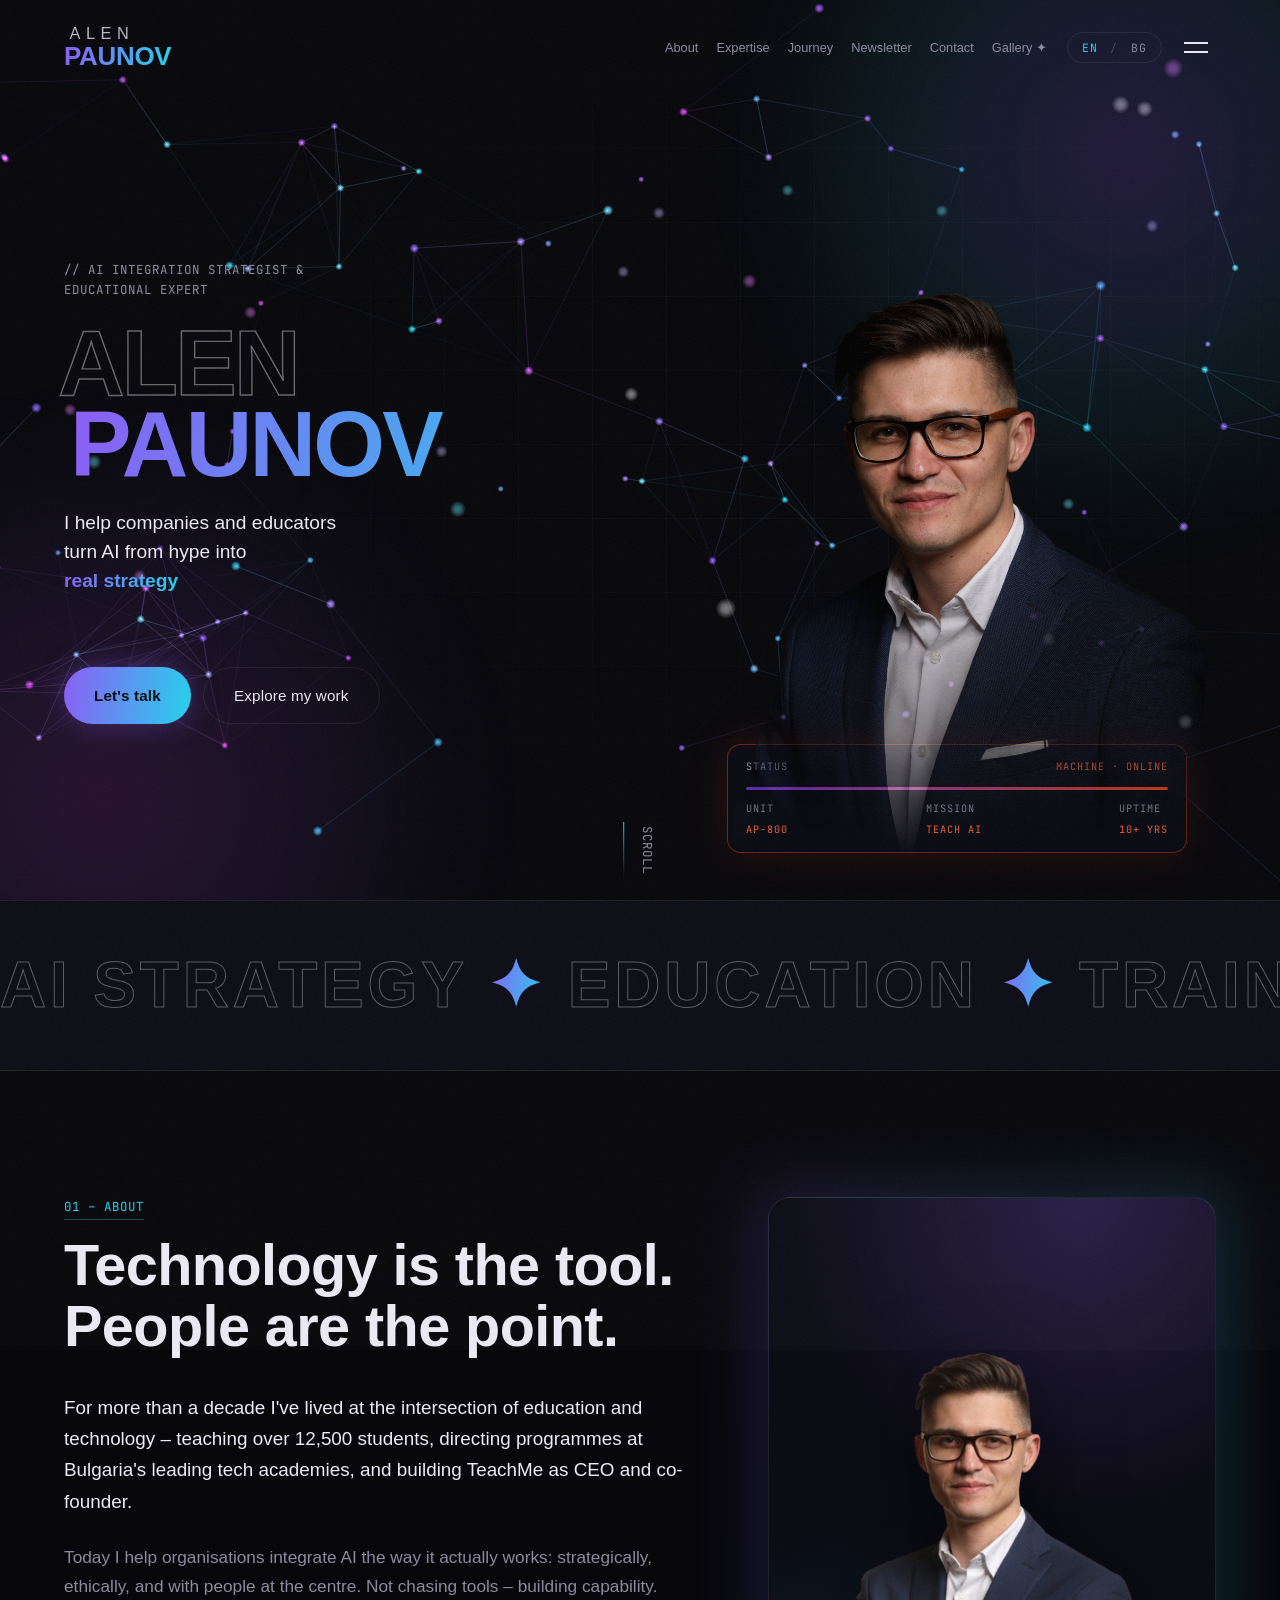
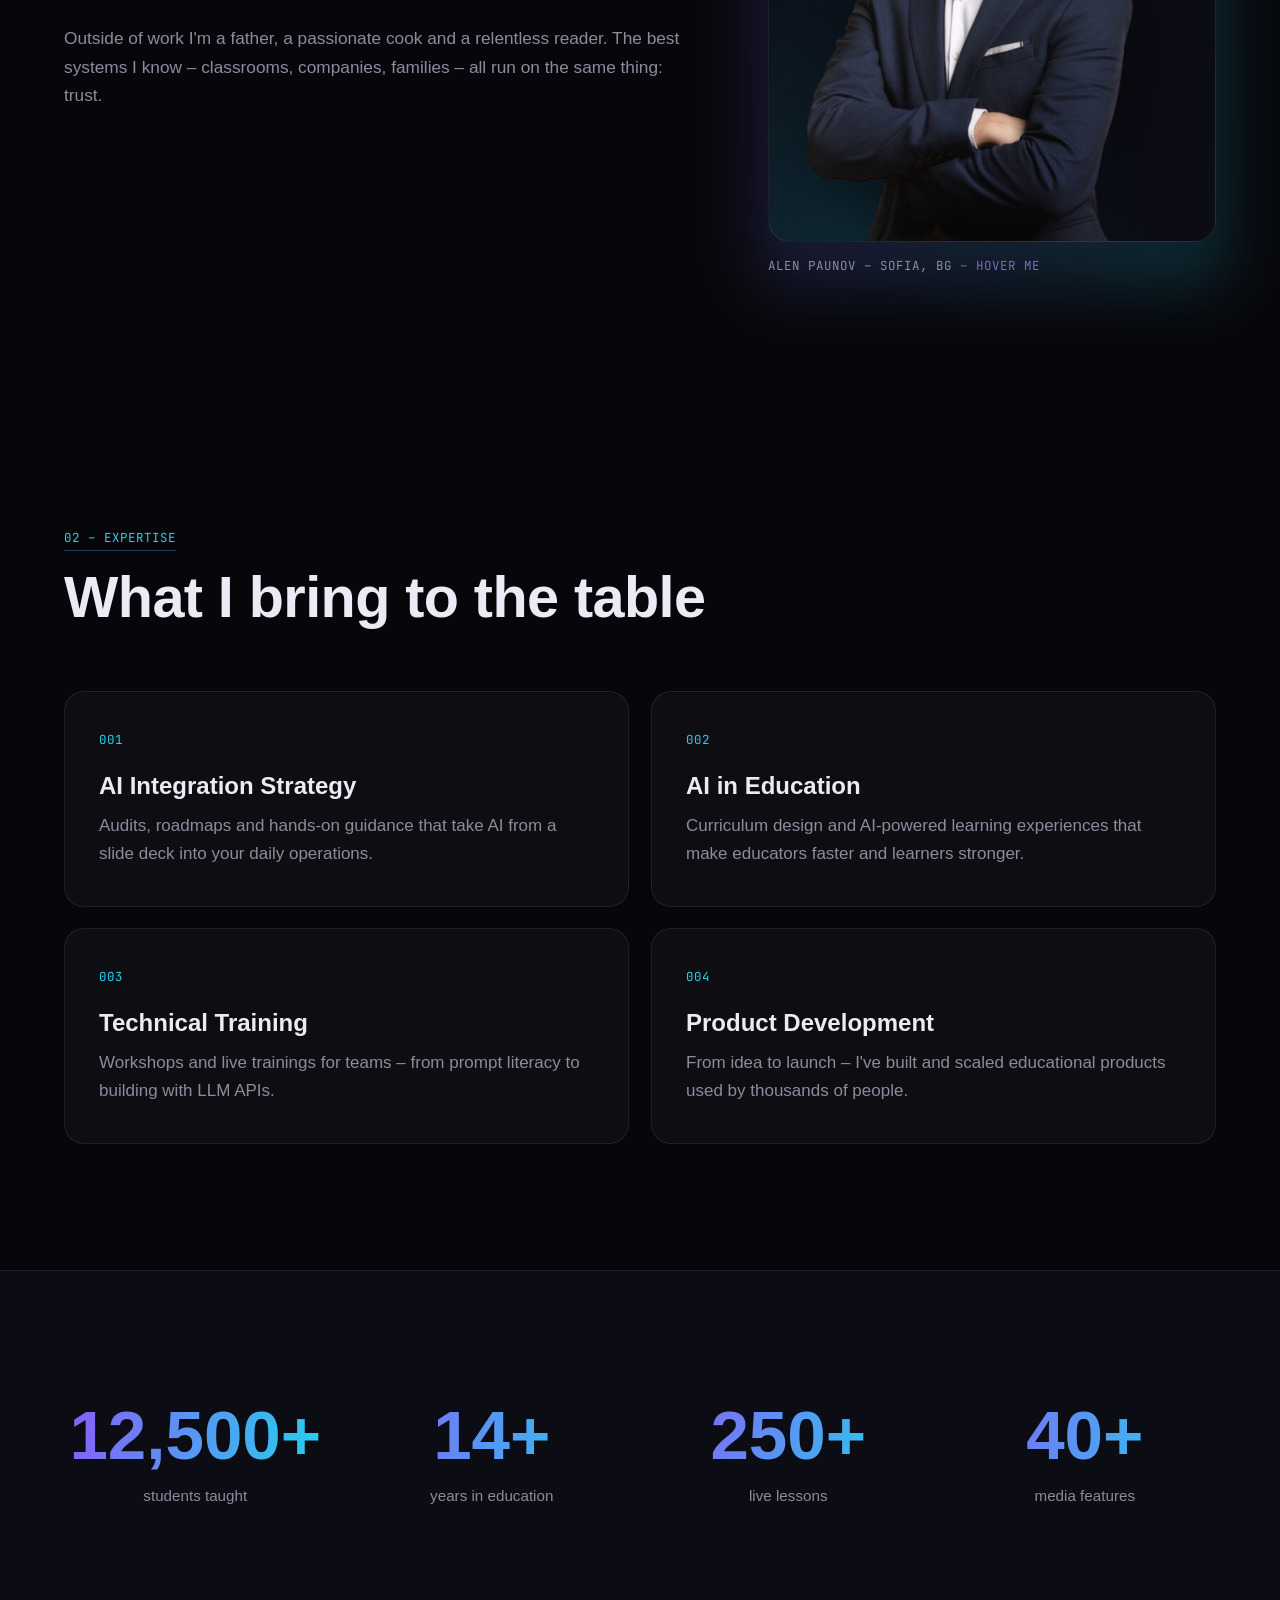
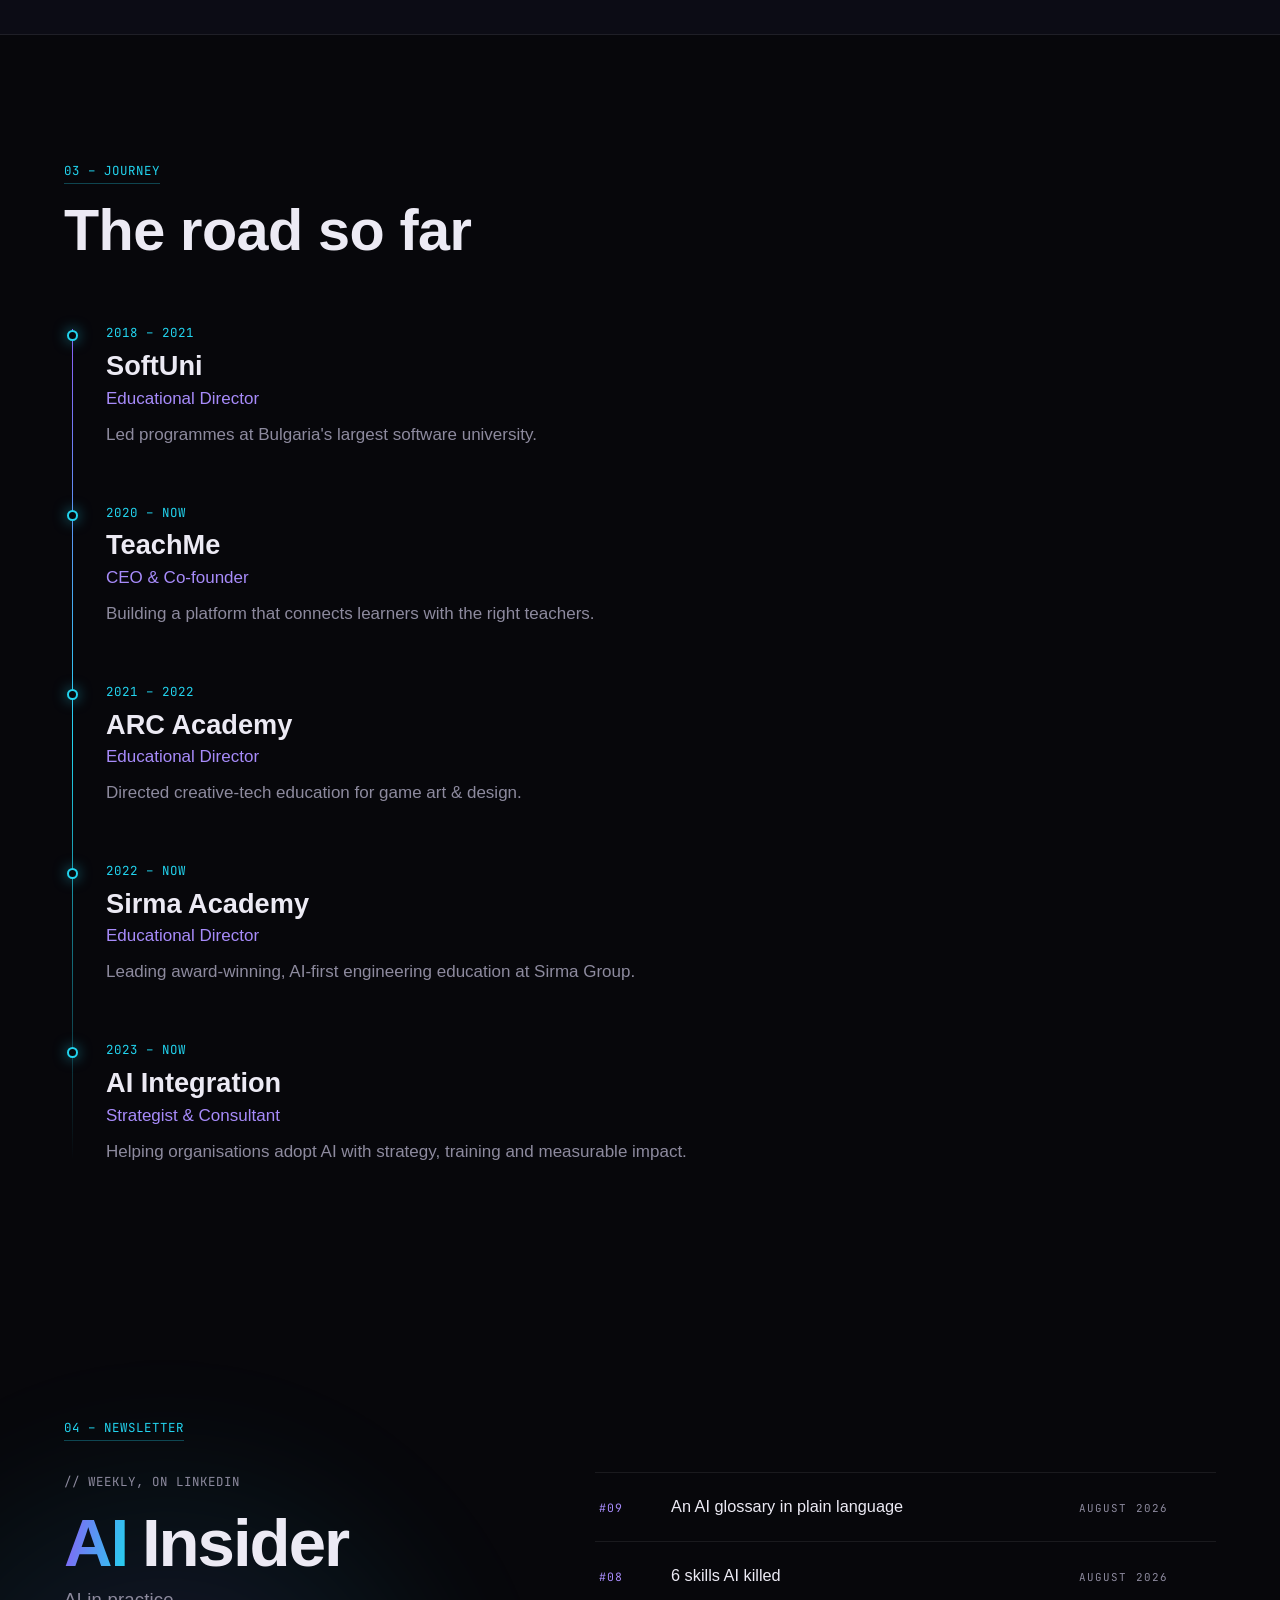
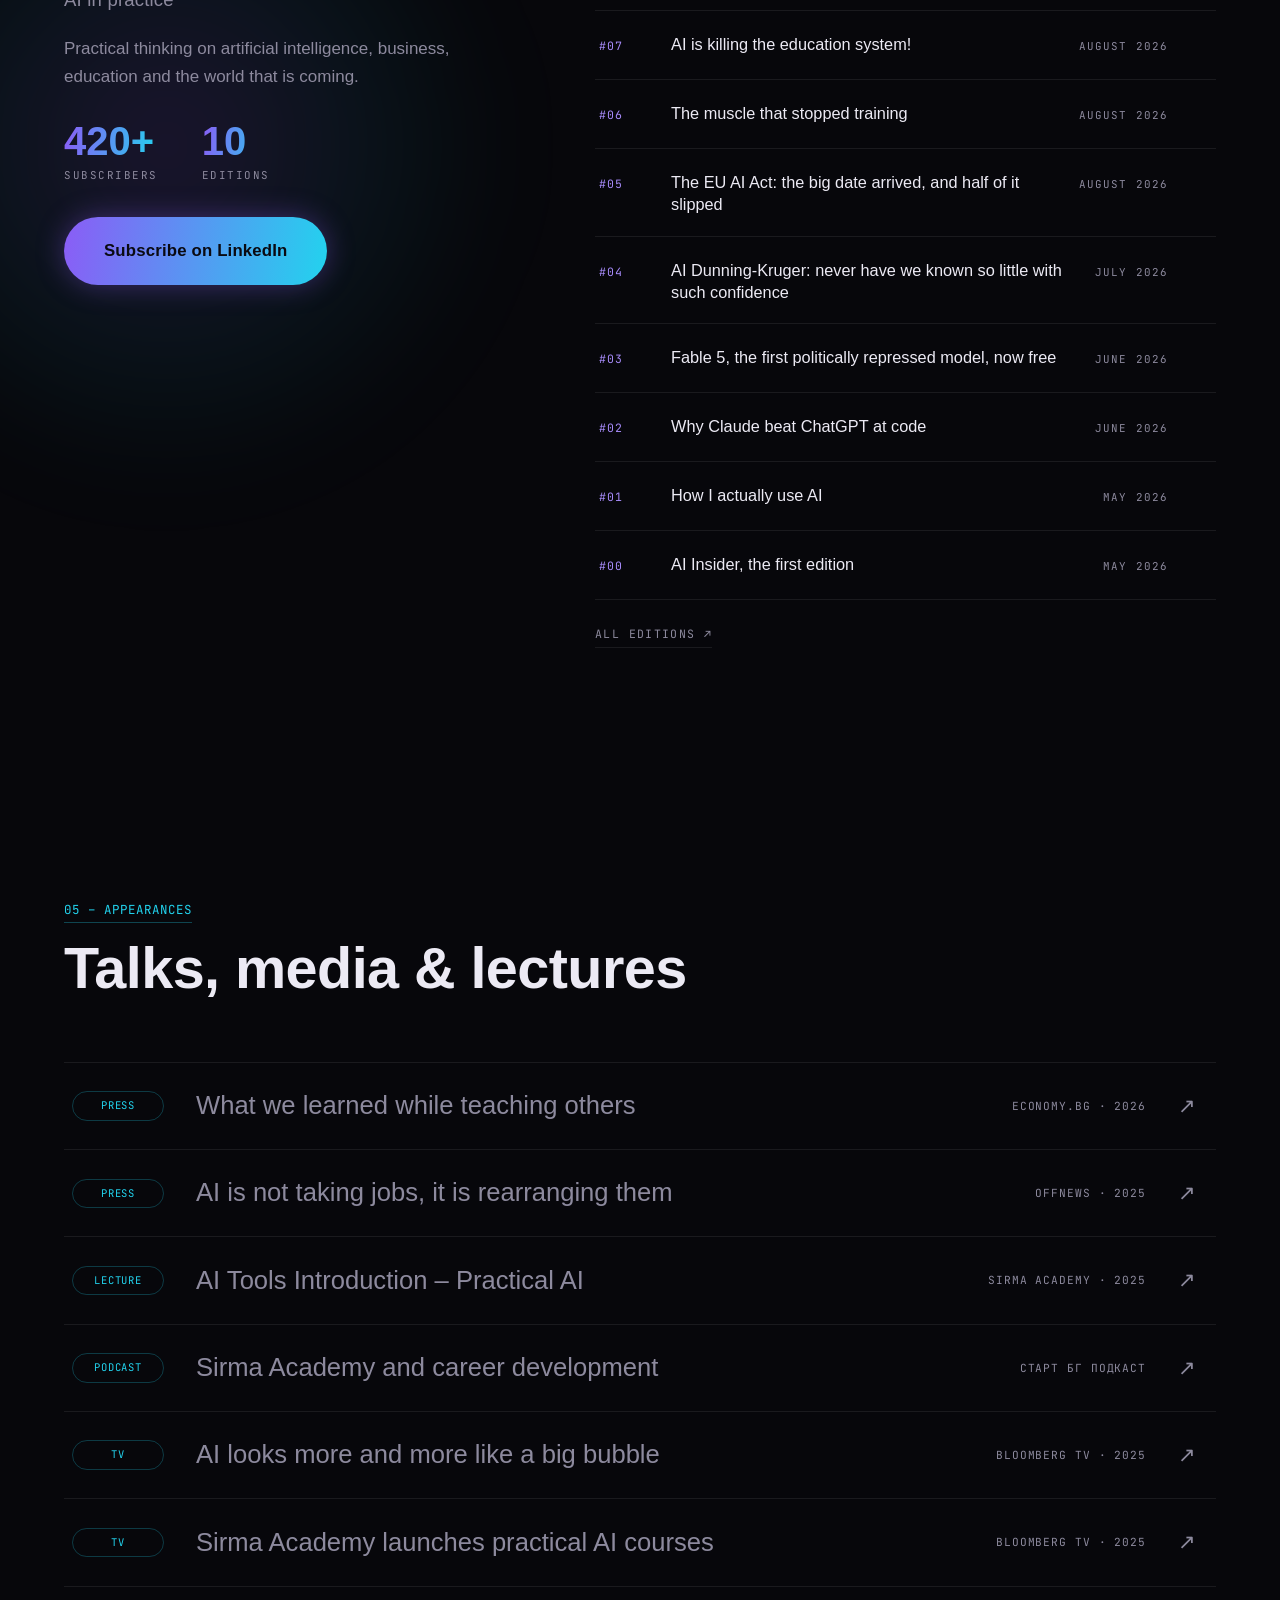
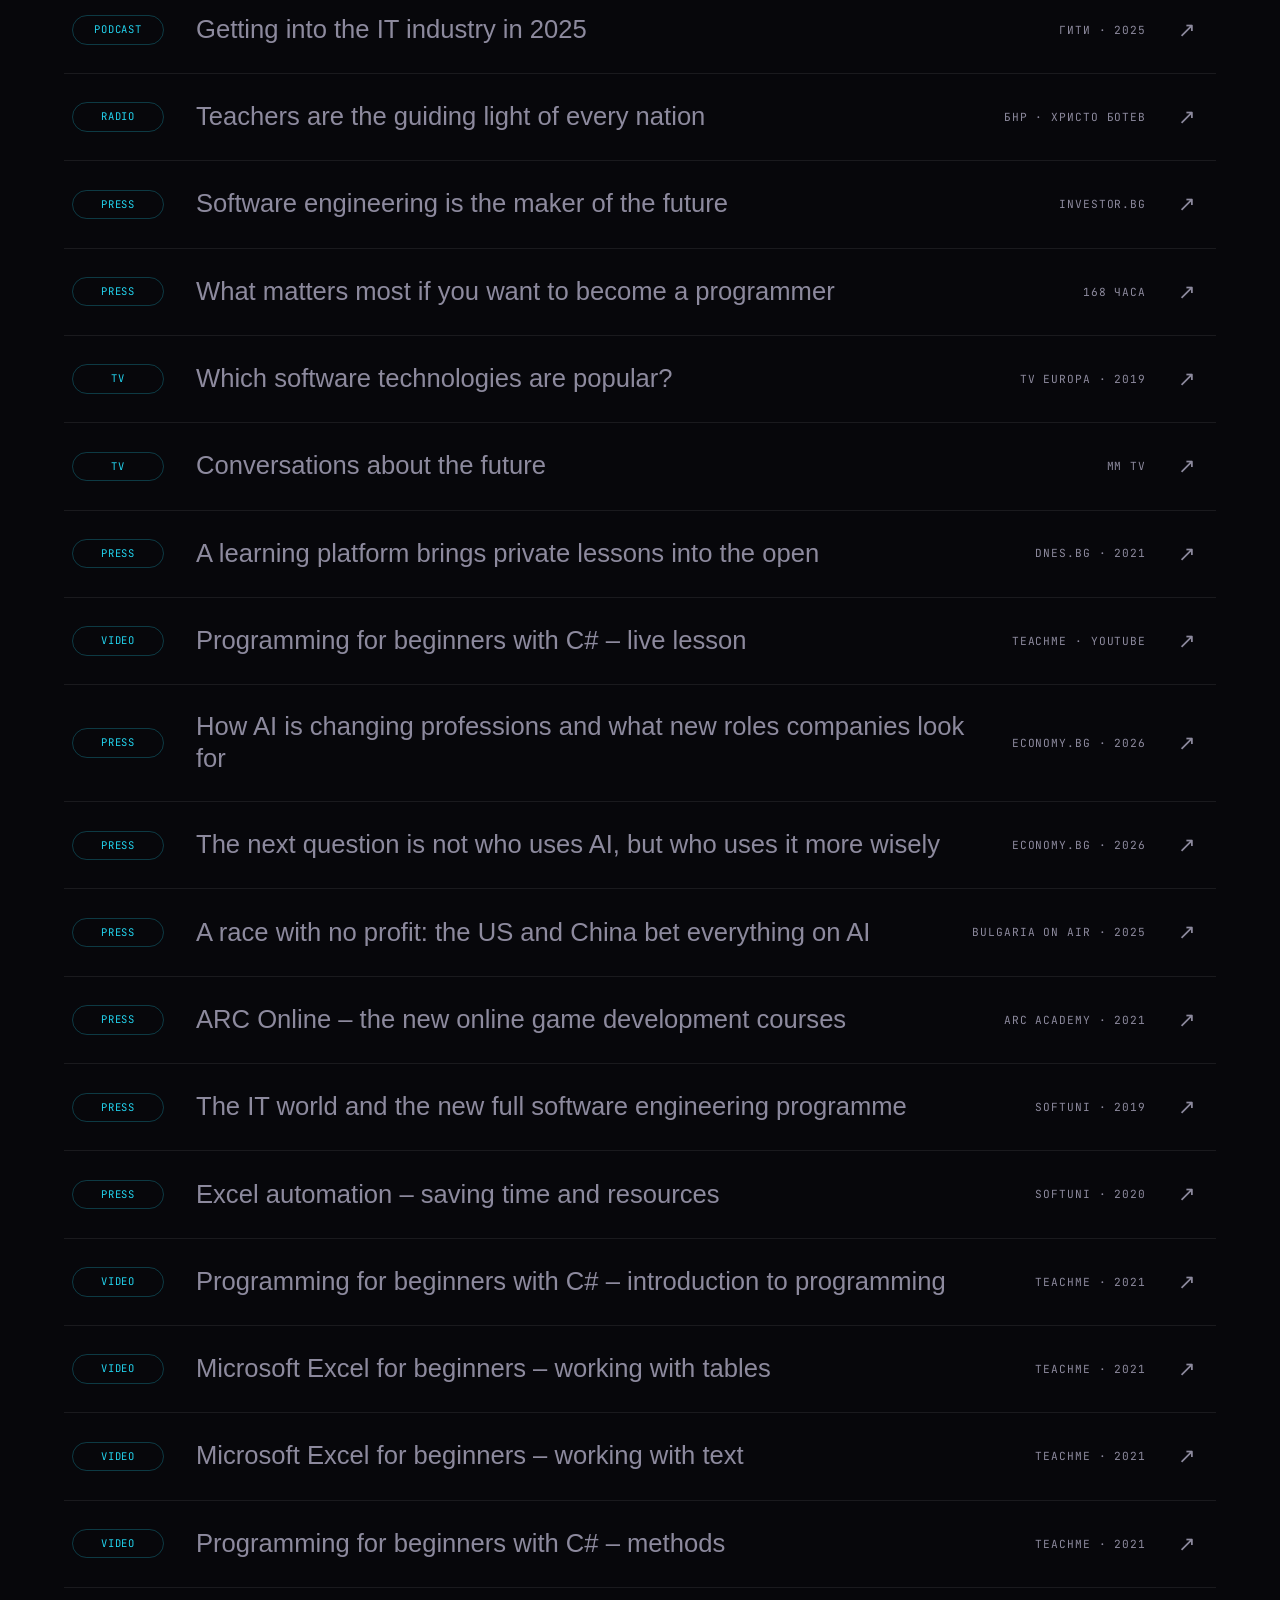
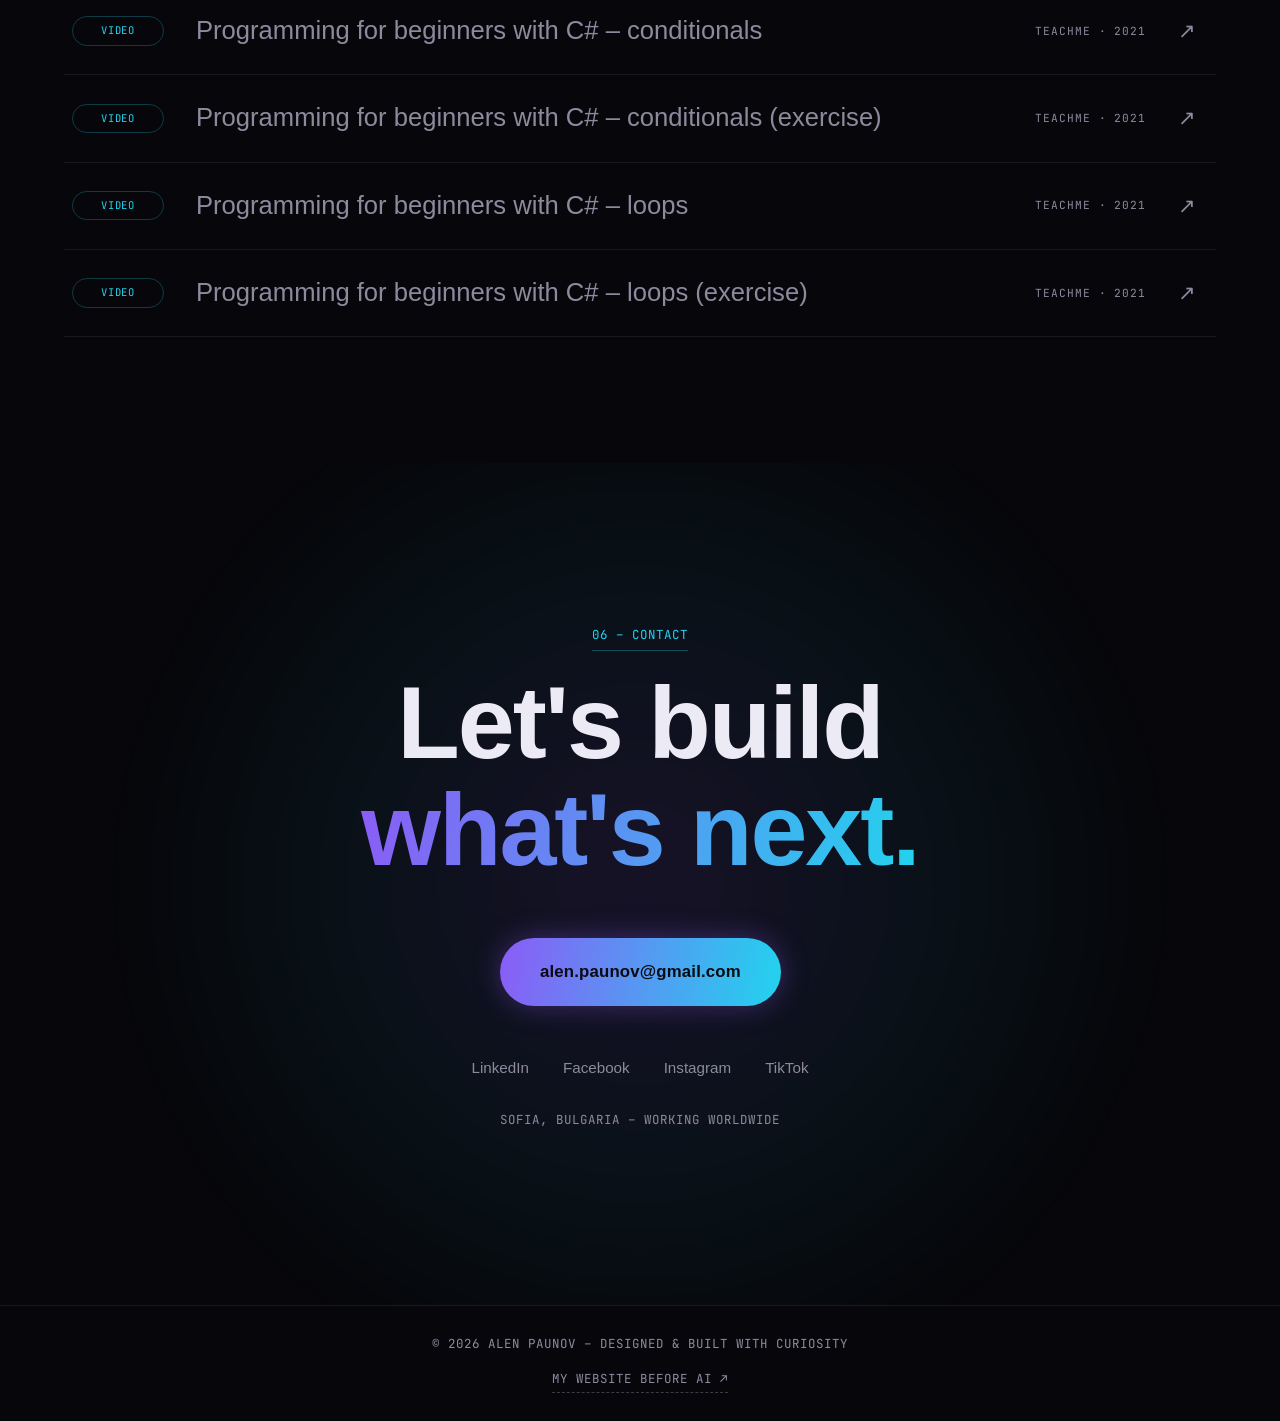
==== commit 0e064b0f: "Status card under the portrait, bigger photo, calmer particles, English media titles - the portrait " ====
--- a/index.html
+++ b/index.html
@@ -100,16 +100,29 @@
           <span class="dhero__name-b">PAUNOV</span>
         </h1>
 
-        <figure class="term" id="term" tabindex="0"
-                aria-label="Portrait of Alen Paunov – paint over it to reveal the machine">
-          <div class="term__wrap" id="termWrap">
-            <img class="term__photo" id="termPhoto" src="img/portrait-hero.png"
-                 alt="Alen Paunov" fetchpriority="high" />
-            <canvas class="term__canvas" id="termCanvas" aria-hidden="true"></canvas>
-          </div>
-
-          <figcaption class="term__hint mono" data-i18n="term.hint">paint over me &#10022;</figcaption>
-        </figure>
+        <div class="dhero__right">
+          <figure class="term" id="term" tabindex="0"
+                  aria-label="Portrait of Alen Paunov – paint over it to reveal the machine">
+            <div class="term__wrap" id="termWrap">
+              <img class="term__photo" id="termPhoto" src="img/portrait-hero.png"
+                   alt="Alen Paunov" fetchpriority="high" />
+              <canvas class="term__canvas" id="termCanvas" aria-hidden="true"></canvas>
+            </div>
+
+            <figcaption class="term__hint mono" data-i18n="term.hint">paint over me &#10022;</figcaption>
+          </figure>
+
+          <aside class="dpanel mono" aria-hidden="true">
+            <span class="dpanel__label">status</span>
+            <span class="dpanel__value" data-h="human &#183; sofia, bg" data-d="machine &#183; online"></span>
+            <div class="dpanel__bar"><i></i></div>
+            <ul class="dpanel__rows">
+              <li><b>unit</b><span data-h="curiosity" data-d="ap-800"></span></li>
+              <li><b>mission</b><span data-h="strategy &#183; edu" data-d="teach ai"></span></li>
+              <li><b>uptime</b><span data-h="10+ yrs" data-d="10+ yrs"></span></li>
+            </ul>
+          </aside>
+        </div>
 
         <p class="hero__sub dhero__sub">
           <span data-i18n="hero.sub">I help companies and educators turn AI from hype into</span>
@@ -121,16 +134,6 @@
           <a class="btn btn--ghost magnetic" href="#expertise" data-i18n="hero.cta2">Explore my work</a>
         </div>
 
-        <aside class="dpanel mono" aria-hidden="true">
-          <span class="dpanel__label">status</span>
-          <span class="dpanel__value" data-h="human &#183; sofia, bg" data-d="machine &#183; online"></span>
-          <div class="dpanel__bar"><i></i></div>
-          <ul class="dpanel__rows">
-            <li><b>unit</b><span data-h="curiosity" data-d="ap-800"></span></li>
-            <li><b>mission</b><span data-h="strategy &#183; edu" data-d="teach ai"></span></li>
-            <li><b>uptime</b><span data-h="10+ yrs" data-d="10+ yrs"></span></li>
-          </ul>
-        </aside>
       </div>
 
       <div class="hero__scroll mono" aria-hidden="true">
@@ -414,7 +417,7 @@
             <a href="https://www.economy.bg/business/view/63765/Alen-Paunov-ot-Sirma-Academy-Kakvo-nauchihme-dokato-obuchavahme-drugite" target="_blank" rel="noopener"
                data-img="https://i.newsroom.bg/uploads/photo_assets/2026/2026-04-17/o_IMG-0034-2-3057c8651d.JPG">
               <span class="appear__tag mono">PRESS</span>
-              <span class="appear__title">Какво научихме, докато обучавахме другите?</span>
+              <span class="appear__title" data-i18n="ap.i1">Какво научихме, докато обучавахме другите?</span>
               <span class="appear__meta mono">Economy.bg · 2026</span>
               <span class="appear__arrow" aria-hidden="true">↗</span>
             </a>
@@ -423,7 +426,7 @@
             <a href="https://tech.offnews.bg/softuer/alen-paunov-sirma-academy-ai-ne-otnema-rabotni-mesta-toj-gi-prenare-23446.html" target="_blank" rel="noopener"
                data-img="https://i2.offnews.bg/tech/events/2025/10/14/23446/1760453921_2_800x*.jpg">
               <span class="appear__tag mono">PRESS</span>
-              <span class="appear__title">AI не отнема работни места, той ги пренарежда</span>
+              <span class="appear__title" data-i18n="ap.i2">AI не отнема работни места, той ги пренарежда</span>
               <span class="appear__meta mono">OFFnews · 2025</span>
               <span class="appear__arrow" aria-hidden="true">↗</span>
             </a>
@@ -432,7 +435,7 @@
             <a href="https://www.youtube.com/watch?v=xwQ-4JJi9PQ" target="_blank" rel="noopener"
                data-img="https://i.ytimg.com/vi/xwQ-4JJi9PQ/hqdefault.jpg">
               <span class="appear__tag mono">LECTURE</span>
-              <span class="appear__title">AI Tools Introduction – Practical AI</span>
+              <span class="appear__title" data-i18n="ap.i3">AI Tools Introduction – Practical AI</span>
               <span class="appear__meta mono">Sirma Academy · 2025</span>
               <span class="appear__arrow" aria-hidden="true">↗</span>
             </a>
@@ -441,7 +444,7 @@
             <a href="https://www.youtube.com/watch?v=-P3bE9-IkzM" target="_blank" rel="noopener"
                data-img="https://i.ytimg.com/vi/-P3bE9-IkzM/hqdefault.jpg">
               <span class="appear__tag mono">PODCAST</span>
-              <span class="appear__title">Sirma Academy и кариерното развитие</span>
+              <span class="appear__title" data-i18n="ap.i4">Sirma Academy и кариерното развитие</span>
               <span class="appear__meta mono">Старт БГ Подкаст</span>
               <span class="appear__arrow" aria-hidden="true">↗</span>
             </a>
@@ -450,7 +453,7 @@
             <a href="https://www.bloombergtv.bg/a/16-biznes-start/148122-edin-miliard-dolara-za-izsledovatel-ai-vse-poveche-prilicha-na-golyam-balon" target="_blank" rel="noopener"
                data-img="https://www.bloombergtv.bg/media/files/images/original/article/658/1dbbde68b5ca3ca6843c368715722658-PAUNOV.jpg">
               <span class="appear__tag mono">TV</span>
-              <span class="appear__title">AI все повече прилича на голям балон</span>
+              <span class="appear__title" data-i18n="ap.i5">AI все повече прилича на голям балон</span>
               <span class="appear__meta mono">Bloomberg TV · 2025</span>
               <span class="appear__arrow" aria-hidden="true">↗</span>
             </a>
@@ -459,7 +462,7 @@
             <a href="https://www.bloombergtv.bg/a/28-update/142037-sirma-academy-startira-prakticheski-kursove-po-izkustven-intelekt" target="_blank" rel="noopener"
                data-img="https://www.bloombergtv.bg/media/files/images/original/article/c74/2c2ac8e5164f4ebf8bdde02473513c74-250308_UPDATE_SABOTA.mxf.1741362603_4.jpg">
               <span class="appear__tag mono">TV</span>
-              <span class="appear__title">Sirma Academy стартира практически AI курсове</span>
+              <span class="appear__title" data-i18n="ap.i6">Sirma Academy стартира практически AI курсове</span>
               <span class="appear__meta mono">Bloomberg TV · 2025</span>
               <span class="appear__arrow" aria-hidden="true">↗</span>
             </a>
@@ -468,7 +471,7 @@
             <a href="https://www.youtube.com/watch?v=YCKp4DJq5Vc" target="_blank" rel="noopener"
                data-img="https://i.ytimg.com/vi/YCKp4DJq5Vc/hqdefault.jpg">
               <span class="appear__tag mono">PODCAST</span>
-              <span class="appear__title">Вход в IT индустрията през 2025</span>
+              <span class="appear__title" data-i18n="ap.i7">Вход в IT индустрията през 2025</span>
               <span class="appear__meta mono">ГИТИ · 2025</span>
               <span class="appear__arrow" aria-hidden="true">↗</span>
             </a>
@@ -477,7 +480,7 @@
             <a href="https://bnr.bg/hristobotev/post/101410930" target="_blank" rel="noopener"
                data-img="https://static.bnr.bg/gallery/cr/medium/239941cab3329ee0c3ae5c85991f71ad.jpg">
               <span class="appear__tag mono">RADIO</span>
-              <span class="appear__title">Учителите са пътеводната светлина на всяка нация</span>
+              <span class="appear__title" data-i18n="ap.i8">Учителите са пътеводната светлина на всяка нация</span>
               <span class="appear__meta mono">БНР · Христо Ботев</span>
               <span class="appear__arrow" aria-hidden="true">↗</span>
             </a>
@@ -486,7 +489,7 @@
             <a href="https://www.investor.bg/imenata-na-biznesa/263/a/softuernoto-injenerstvo-e-syzdateliat-na-bydeshteto-na-choveshkata-civilizaciia-312117/" target="_blank" rel="noopener"
                data-img="https://www.investor.bg/media/files/resized/article/640x360/876/4d900ee431966d2bec1492b9c10db876-0000312117-article3.jpg">
               <span class="appear__tag mono">PRESS</span>
-              <span class="appear__title">Софтуерното инженерство е създателят на бъдещето</span>
+              <span class="appear__title" data-i18n="ap.i9">Софтуерното инженерство е създателят на бъдещето</span>
               <span class="appear__meta mono">Investor.bg</span>
               <span class="appear__arrow" aria-hidden="true">↗</span>
             </a>
@@ -495,7 +498,7 @@
             <a href="https://www.168chasa.bg/article/8355133" target="_blank" rel="noopener"
                data-img="https://cache2.24chasa.bg/Images/Cache/146/Image_8355146_305_0.jpg">
               <span class="appear__tag mono">PRESS</span>
-              <span class="appear__title">Най-важното, за да станеш програмист</span>
+              <span class="appear__title" data-i18n="ap.i10">Най-важното, за да станеш програмист</span>
               <span class="appear__meta mono">168 часа</span>
               <span class="appear__arrow" aria-hidden="true">↗</span>
             </a>
@@ -504,7 +507,7 @@
             <a href="https://www.tvevropa.com/2019/12/koi-sa-populyarnite-softuerni-tehnologii/" target="_blank" rel="noopener"
                data-img="https://www.tvevropa.com/wp-content/uploads/2019/12/bd1-3-620x353.jpg">
               <span class="appear__tag mono">TV</span>
-              <span class="appear__title">Кои са популярните софтуерни технологии?</span>
+              <span class="appear__title" data-i18n="ap.i11">Кои са популярните софтуерни технологии?</span>
               <span class="appear__meta mono">TV Europa · 2019</span>
               <span class="appear__arrow" aria-hidden="true">↗</span>
             </a>
@@ -513,7 +516,7 @@
             <a href="https://mmtvmusic.com/mm-player/most-viewed/shows/razgovori-za-bydeshteto-s-alen-paunov/" target="_blank" rel="noopener"
                data-img="https://cdnt.onnetwork.tv/poster/4/0/402884_6.jpg">
               <span class="appear__tag mono">TV</span>
-              <span class="appear__title">Разговори за бъдещето</span>
+              <span class="appear__title" data-i18n="ap.i12">Разговори за бъдещето</span>
               <span class="appear__meta mono">MM TV</span>
               <span class="appear__arrow" aria-hidden="true">↗</span>
             </a>
@@ -521,7 +524,7 @@
           <li class="appear__row reveal">
             <a href="https://www.dnes.bg/obrazovanie/2021/03/16/platforma-za-obuchenie-izkarva-chastnite-uroci-na-svetlo.483403" target="_blank" rel="noopener">
               <span class="appear__tag mono">PRESS</span>
-              <span class="appear__title">Платформа за обучение изкарва частните уроци на светло</span>
+              <span class="appear__title" data-i18n="ap.i13">Платформа за обучение изкарва частните уроци на светло</span>
               <span class="appear__meta mono">Dnes.bg · 2021</span>
               <span class="appear__arrow" aria-hidden="true">↗</span>
             </a>
@@ -530,7 +533,7 @@
             <a href="https://www.youtube.com/watch?v=O7ow6RirzcY" target="_blank" rel="noopener"
                data-img="https://i.ytimg.com/vi/O7ow6RirzcY/hqdefault.jpg">
               <span class="appear__tag mono">VIDEO</span>
-              <span class="appear__title">Програмиране за начинаещи с C# – урок на живо</span>
+              <span class="appear__title" data-i18n="ap.i14">Програмиране за начинаещи с C# – урок на живо</span>
               <span class="appear__meta mono">TeachMe · YouTube</span>
               <span class="appear__arrow" aria-hidden="true">↗</span>
             </a>
@@ -538,7 +541,7 @@
           <li class="appear__row reveal">
             <a href="https://www.economy.bg/humancapital/view/64060/Kak-AI-promenya-profesiite-i-kakvi-novi-roli-tyrsyat-kompaniite" target="_blank" rel="noopener">
               <span class="appear__tag mono">PRESS</span>
-              <span class="appear__title">Как AI променя професиите и какви нови роли търсят компаниите</span>
+              <span class="appear__title" data-i18n="ap.i15">Как AI променя професиите и какви нови роли търсят компаниите</span>
               <span class="appear__meta mono">Economy.bg · 2026</span>
               <span class="appear__arrow" aria-hidden="true">↗</span>
             </a>
@@ -546,7 +549,7 @@
           <li class="appear__row reveal">
             <a href="https://www.economy.bg/management/view/63353/Sledvashtiyat-vypros-nyama-da-byde-koj-izpolzva-AI-a-koj-go-izpolzva-po-umno" target="_blank" rel="noopener">
               <span class="appear__tag mono">PRESS</span>
-              <span class="appear__title">Следващият въпрос няма да е кой използва AI, а кой го използва по-умно</span>
+              <span class="appear__title" data-i18n="ap.i16">Следващият въпрос няма да е кой използва AI, а кой го използва по-умно</span>
               <span class="appear__meta mono">Economy.bg · 2026</span>
               <span class="appear__arrow" aria-hidden="true">↗</span>
             </a>
@@ -554,7 +557,7 @@
           <li class="appear__row reveal">
             <a href="https://www.bgonair.bg/a/5-science/390413-nadprevara-bez-pechalba-sasht-i-kitay-zalagat-vsichko-na-ai" target="_blank" rel="noopener">
               <span class="appear__tag mono">PRESS</span>
-              <span class="appear__title">Надпревара без печалба: САЩ и Китай залагат всичко на AI</span>
+              <span class="appear__title" data-i18n="ap.i17">Надпревара без печалба: САЩ и Китай залагат всичко на AI</span>
               <span class="appear__meta mono">Bulgaria ON AIR · 2025</span>
               <span class="appear__arrow" aria-hidden="true">↗</span>
             </a>
@@ -562,7 +565,7 @@
           <li class="appear__row reveal">
             <a href="https://arc.academy/bg/novini/arc-online-alen-paunov-i-milin-dzhaliev-za-novite-onlajn-kursove-po-game-development/" target="_blank" rel="noopener">
               <span class="appear__tag mono">PRESS</span>
-              <span class="appear__title">ARC Online – новите онлайн курсове по game development</span>
+              <span class="appear__title" data-i18n="ap.i18">ARC Online – новите онлайн курсове по game development</span>
               <span class="appear__meta mono">ARC Academy · 2021</span>
               <span class="appear__arrow" aria-hidden="true">↗</span>
             </a>
@@ -570,7 +573,7 @@
           <li class="appear__row reveal">
             <a href="https://softuni.bg/blog/softuni-new-program-with-alen" target="_blank" rel="noopener">
               <span class="appear__tag mono">PRESS</span>
-              <span class="appear__title">IT светът и новата цялостна програма по софтуерно инженерство</span>
+              <span class="appear__title" data-i18n="ap.i19">IT светът и новата цялостна програма по софтуерно инженерство</span>
               <span class="appear__meta mono">SoftUni · 2019</span>
               <span class="appear__arrow" aria-hidden="true">↗</span>
             </a>
@@ -578,7 +581,7 @@
           <li class="appear__row reveal">
             <a href="https://softuni.bg/blog/excel-automation-with-alen-paunov" target="_blank" rel="noopener">
               <span class="appear__tag mono">PRESS</span>
-              <span class="appear__title">Автоматизация на Excel – спестяване на време и ресурси</span>
+              <span class="appear__title" data-i18n="ap.i20">Автоматизация на Excel – спестяване на време и ресурси</span>
               <span class="appear__meta mono">SoftUni · 2020</span>
               <span class="appear__arrow" aria-hidden="true">↗</span>
             </a>
@@ -587,7 +590,7 @@
             <a href="https://www.youtube.com/watch?v=_WXRhMuFoUQ" target="_blank" rel="noopener"
                data-img="https://i.ytimg.com/vi/_WXRhMuFoUQ/hqdefault.jpg">
               <span class="appear__tag mono">VIDEO</span>
-              <span class="appear__title">Програмиране за начинаещи с C# – въведение в програмирането</span>
+              <span class="appear__title" data-i18n="ap.i21">Програмиране за начинаещи с C# – въведение в програмирането</span>
               <span class="appear__meta mono">TeachMe · 2021</span>
               <span class="appear__arrow" aria-hidden="true">↗</span>
             </a>
@@ -596,7 +599,7 @@
             <a href="https://www.youtube.com/watch?v=vReEs_kIzT4" target="_blank" rel="noopener"
                data-img="https://i.ytimg.com/vi/vReEs_kIzT4/hqdefault.jpg">
               <span class="appear__tag mono">VIDEO</span>
-              <span class="appear__title">Microsoft Excel за начинаещи – работа с таблици</span>
+              <span class="appear__title" data-i18n="ap.i22">Microsoft Excel за начинаещи – работа с таблици</span>
               <span class="appear__meta mono">TeachMe · 2021</span>
               <span class="appear__arrow" aria-hidden="true">↗</span>
             </a>
@@ -605,7 +608,7 @@
             <a href="https://www.youtube.com/watch?v=t16EY8EmVQQ" target="_blank" rel="noopener"
                data-img="https://i.ytimg.com/vi/t16EY8EmVQQ/hqdefault.jpg">
               <span class="appear__tag mono">VIDEO</span>
-              <span class="appear__title">Microsoft Excel за начинаещи – работа с текст</span>
+              <span class="appear__title" data-i18n="ap.i23">Microsoft Excel за начинаещи – работа с текст</span>
               <span class="appear__meta mono">TeachMe · 2021</span>
               <span class="appear__arrow" aria-hidden="true">↗</span>
             </a>
@@ -614,7 +617,7 @@
             <a href="https://www.youtube.com/watch?v=Abv7qwDtRdw" target="_blank" rel="noopener"
                data-img="https://i.ytimg.com/vi/Abv7qwDtRdw/hqdefault.jpg">
               <span class="appear__tag mono">VIDEO</span>
-              <span class="appear__title">Програмиране за начинаещи с C# – методи</span>
+              <span class="appear__title" data-i18n="ap.i24">Програмиране за начинаещи с C# – методи</span>
               <span class="appear__meta mono">TeachMe · 2021</span>
               <span class="appear__arrow" aria-hidden="true">↗</span>
             </a>
@@ -623,7 +626,7 @@
             <a href="https://www.youtube.com/watch?v=1uO0sXimUxY" target="_blank" rel="noopener"
                data-img="https://i.ytimg.com/vi/1uO0sXimUxY/hqdefault.jpg">
               <span class="appear__tag mono">VIDEO</span>
-              <span class="appear__title">Програмиране за начинаещи с C# – условни конструкции</span>
+              <span class="appear__title" data-i18n="ap.i25">Програмиране за начинаещи с C# – условни конструкции</span>
               <span class="appear__meta mono">TeachMe · 2021</span>
               <span class="appear__arrow" aria-hidden="true">↗</span>
             </a>
@@ -632,7 +635,7 @@
             <a href="https://www.youtube.com/watch?v=IIhTDI3YwvA" target="_blank" rel="noopener"
                data-img="https://i.ytimg.com/vi/IIhTDI3YwvA/hqdefault.jpg">
               <span class="appear__tag mono">VIDEO</span>
-              <span class="appear__title">Програмиране за начинаещи с C# – условни конструкции (упражнение)</span>
+              <span class="appear__title" data-i18n="ap.i26">Програмиране за начинаещи с C# – условни конструкции (упражнение)</span>
               <span class="appear__meta mono">TeachMe · 2021</span>
               <span class="appear__arrow" aria-hidden="true">↗</span>
             </a>
@@ -641,7 +644,7 @@
             <a href="https://www.youtube.com/watch?v=rq3aU6fRLg0" target="_blank" rel="noopener"
                data-img="https://i.ytimg.com/vi/rq3aU6fRLg0/hqdefault.jpg">
               <span class="appear__tag mono">VIDEO</span>
-              <span class="appear__title">Програмиране за начинаещи с C# – цикли</span>
+              <span class="appear__title" data-i18n="ap.i27">Програмиране за начинаещи с C# – цикли</span>
               <span class="appear__meta mono">TeachMe · 2021</span>
               <span class="appear__arrow" aria-hidden="true">↗</span>
             </a>
@@ -650,7 +653,7 @@
             <a href="https://www.youtube.com/watch?v=dssCBPR13bU" target="_blank" rel="noopener"
                data-img="https://i.ytimg.com/vi/dssCBPR13bU/hqdefault.jpg">
               <span class="appear__tag mono">VIDEO</span>
-              <span class="appear__title">Програмиране за начинаещи с C# – цикли (упражнение)</span>
+              <span class="appear__title" data-i18n="ap.i28">Програмиране за начинаещи с C# – цикли (упражнение)</span>
               <span class="appear__meta mono">TeachMe · 2021</span>
               <span class="appear__arrow" aria-hidden="true">↗</span>
             </a>
--- a/css/hero.css
+++ b/css/hero.css
@@ -91,16 +91,27 @@
   flex: 1 1 auto;
   display: grid;
   grid-template-columns: minmax(0, 1.06fr) minmax(0, .94fr);
+  grid-template-rows: 1fr auto auto auto auto 1fr;
   grid-template-areas:
+    ".      photo"
     "kicker photo"
     "name   photo"
     "sub    photo"
     "cta    photo"
-    "panel  photo";
-  align-content: center;
+    ".      photo";
+  align-content: stretch;
   column-gap: clamp(24px, 4vw, 72px);
   width: 100%; max-width: 1600px; margin: 0 auto;
-  padding: calc(var(--nav-h) + 28px) var(--pad-x) 92px;
+  padding: calc(var(--nav-h) + 22px) var(--pad-x) 34px;
+}
+
+/* portrait with the status card tucked under it */
+.dhero__right {
+  grid-area: photo;
+  position: relative;
+  justify-self: center; align-self: center;
+  width: max-content; max-width: 100%;
+  min-width: 0;
 }
 
 .dhero__kicker {
@@ -272,14 +283,19 @@
 .dhero__cta .btn { padding: 15px 30px; font-size: .95rem; }
 
 .dpanel {
-  grid-area: panel; justify-self: start;
-  margin-top: 36px;
-  width: 250px; max-width: 100%;
+  /* sits on the faded-out bottom of the portrait, so it costs no layout height */
+  position: absolute; left: 50%; bottom: 10px;
+  transform: translateX(-50%);
+  width: min(100%, 460px);
+  display: grid;
+  grid-template-columns: auto minmax(0, 1fr);
+  align-items: center;
+  column-gap: 20px; row-gap: 11px;
   border: 1px solid var(--line);
   border-radius: 14px;
-  padding: 16px 16px 14px;
-  background: rgba(12,12,21,.55);
-  backdrop-filter: blur(8px); -webkit-backdrop-filter: blur(8px);
+  padding: 14px 18px 13px;
+  background: rgba(12,12,21,.62);
+  backdrop-filter: blur(10px); -webkit-backdrop-filter: blur(10px);
   font-size: .64rem; letter-spacing: .1em;
   transition: border-color .5s, box-shadow .5s;
 }
@@ -287,13 +303,13 @@
   border-color: rgba(34,211,238,.35);
   box-shadow: 0 0 40px rgba(34,211,238,.12);
 }
-.dpanel__label { display: block; color: var(--muted); }
-.dpanel__value { display: block; margin-top: 5px; color: var(--text); }
+.dpanel__label { color: var(--muted); }
+.dpanel__value { color: var(--text); justify-self: end; }
 .dpanel__value::before { content: attr(data-h); }
 html.is-boot .dpanel__value::before { content: attr(data-d); color: var(--cyan); }
 
 .dpanel__bar {
-  margin: 12px 0 12px;
+  grid-column: 1 / -1;
   height: 3px; border-radius: 3px;
   background: rgba(255,255,255,.08); overflow: hidden;
 }
@@ -304,10 +320,14 @@
 }
 html.is-boot .dpanel__bar i { width: 100%; }
 
-.dpanel__rows { list-style: none; margin: 0; padding: 0; display: grid; gap: 7px; }
-.dpanel__rows li { display: flex; justify-content: space-between; gap: 10px; }
+.dpanel__rows {
+  grid-column: 1 / -1;
+  list-style: none; margin: 0; padding: 0;
+  display: flex; justify-content: space-between; gap: 14px;
+}
+.dpanel__rows li { display: flex; flex-direction: column; gap: 4px; min-width: 0; }
 .dpanel__rows b { font-weight: 400; color: var(--muted); }
-.dpanel__rows span { color: var(--text); text-align: right; }
+.dpanel__rows span { color: var(--text); }
 .dpanel__rows span::before { content: attr(data-h); }
 html.is-boot .dpanel__rows span::before { content: attr(data-d); color: var(--cyan-bright); }
 
@@ -322,14 +342,14 @@
    ============================================================ */
 @media (max-width: 1180px) {
   .dhero__name { font-size: clamp(2.7rem, 7.6vw, 5.4rem); }
-  .dpanel { display: none; }
 }
 
 @media (max-width: 1020px) {
   .dhero { min-height: auto; }
   .dhero__grid {
     grid-template-columns: minmax(0, 1fr);
-    grid-template-areas: "kicker" "name" "photo" "sub" "cta" "panel";
+    grid-template-rows: none;
+    grid-template-areas: "kicker" "name" "photo" "sub" "cta";
     align-content: start;
     padding-bottom: 56px;
   }
@@ -354,6 +374,8 @@
   .dhero__name { font-size: clamp(2.7rem, 13.5vw, 4.4rem); margin-bottom: 18px; }
   .dhero__cta { flex-direction: column; align-items: stretch; }
   .dhero__cta .btn { width: 100%; }
+  .dpanel { font-size: .6rem; padding: 12px 14px 11px; bottom: 0; }
+  .dpanel__rows { gap: 10px; }
 }
 
 /* ============================================================
--- a/css/hero-machine.css
+++ b/css/hero-machine.css
@@ -26,11 +26,10 @@
 
 /* ---------- the portrait ---------- */
 .term {
-  grid-area: photo;
   position: relative; z-index: 3;
-  justify-self: center; align-self: center;
   margin: 0;
-  height: min(76svh, 820px);
+  /* never taller than the room left under the header, so the hero always fits */
+  height: min(84svh, calc(100svh - var(--nav-h) - 62px), 900px);
   max-width: 100%;
   aspect-ratio: 933 / 1400;
   outline: none;
@@ -57,8 +56,9 @@
 }
 
 .term__hint {
-  position: absolute; left: 50%; bottom: -6px;
-  transform: translateX(-50%);
+  /* sits just above the status card, so both read as one block on the portrait */
+  position: absolute; left: auto; right: 4px; top: auto; bottom: 128px;
+  transform: none;
   color: var(--muted); white-space: nowrap;
   transition: opacity .3s;
   animation: hintPulse 2.6s ease-in-out infinite;
@@ -84,12 +84,12 @@
   .dnav__links { display: none; }
 }
 @media (max-width: 900px) {
-  .term { height: min(58svh, 560px); margin: 18px 0 30px; }
-  .term__hint { bottom: -22px; }
+  .term { height: min(62svh, 600px); margin: 18px 0 0; }
+  .term__hint { bottom: 112px; right: 2px; }
 }
 @media (max-width: 620px) {
-  .term { height: 54svh; margin: 14px 0 26px; }
-  .term__hint { bottom: 2px; font-size: .6rem; }
+  .term { height: 58svh; margin: 14px 0 0; }
+  .term__hint { bottom: 104px; right: 0; font-size: .6rem; }
 }
 
 @media (prefers-reduced-motion: reduce) {
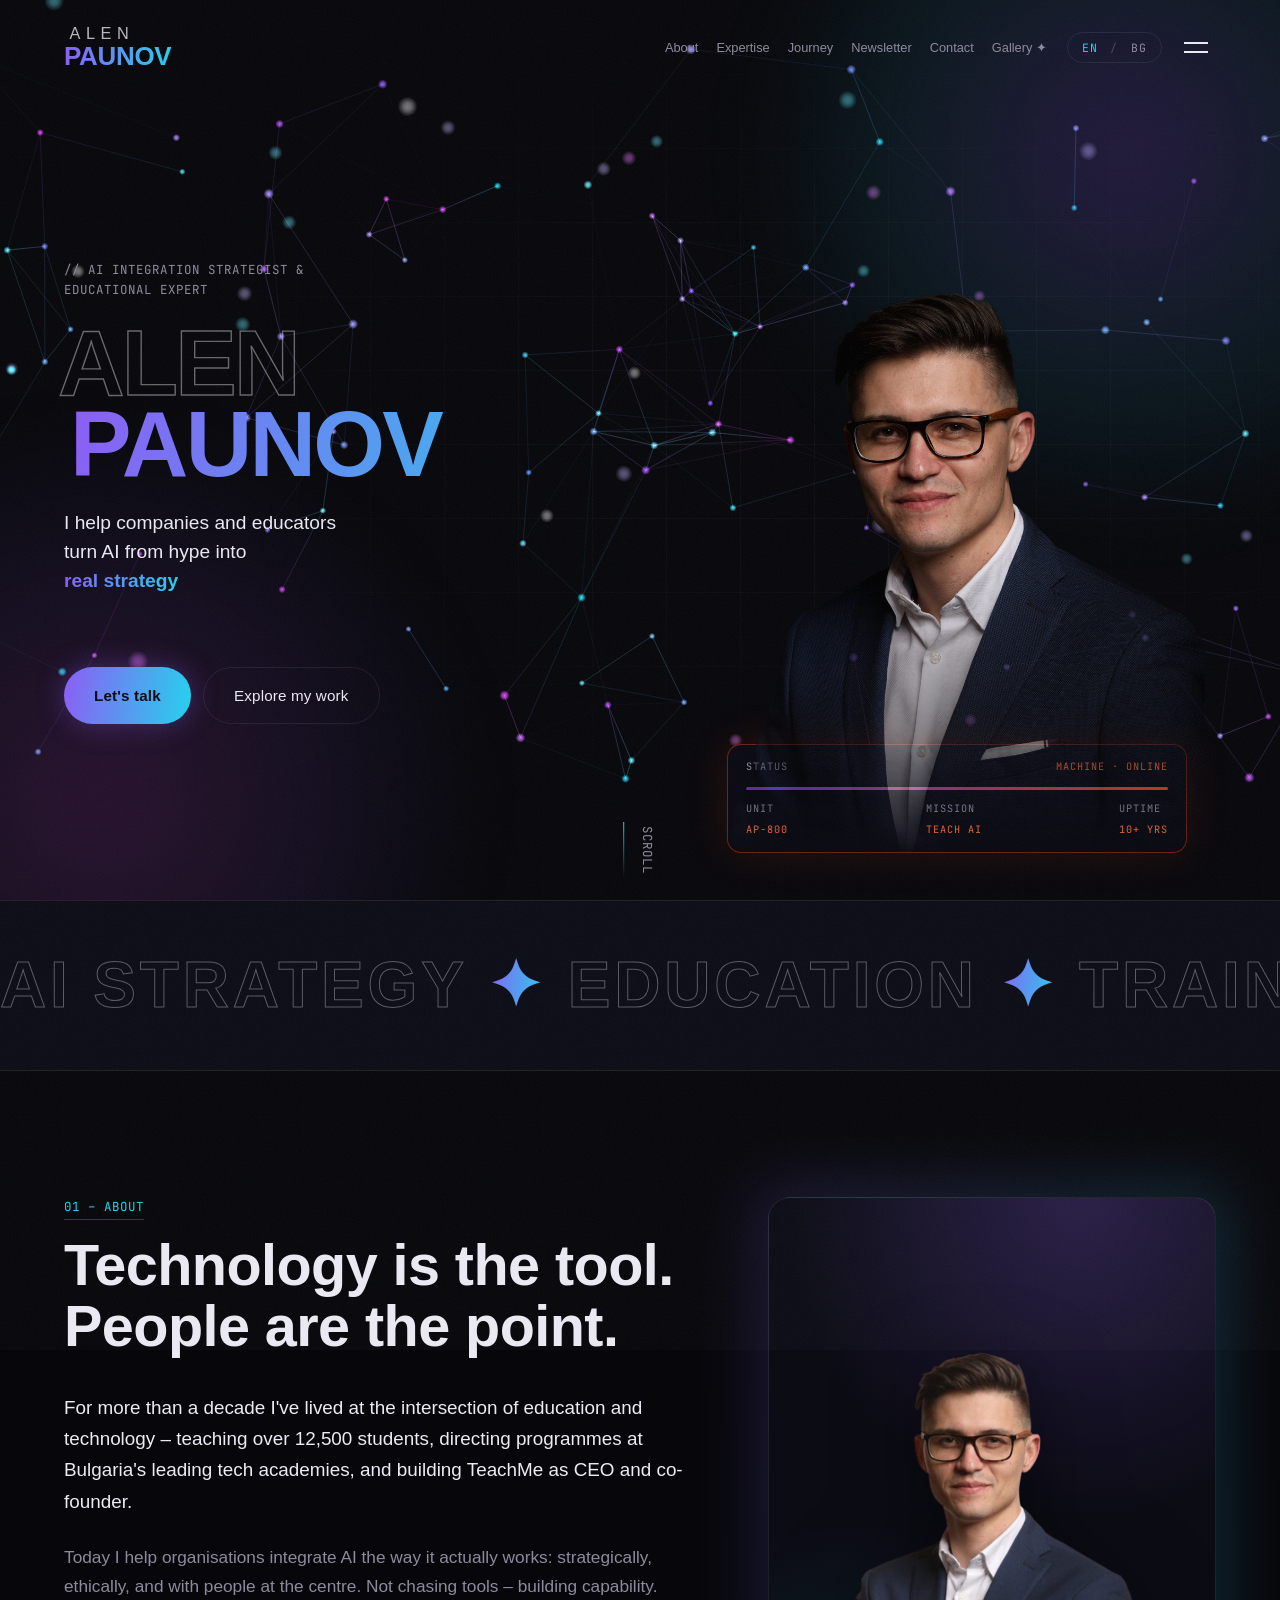
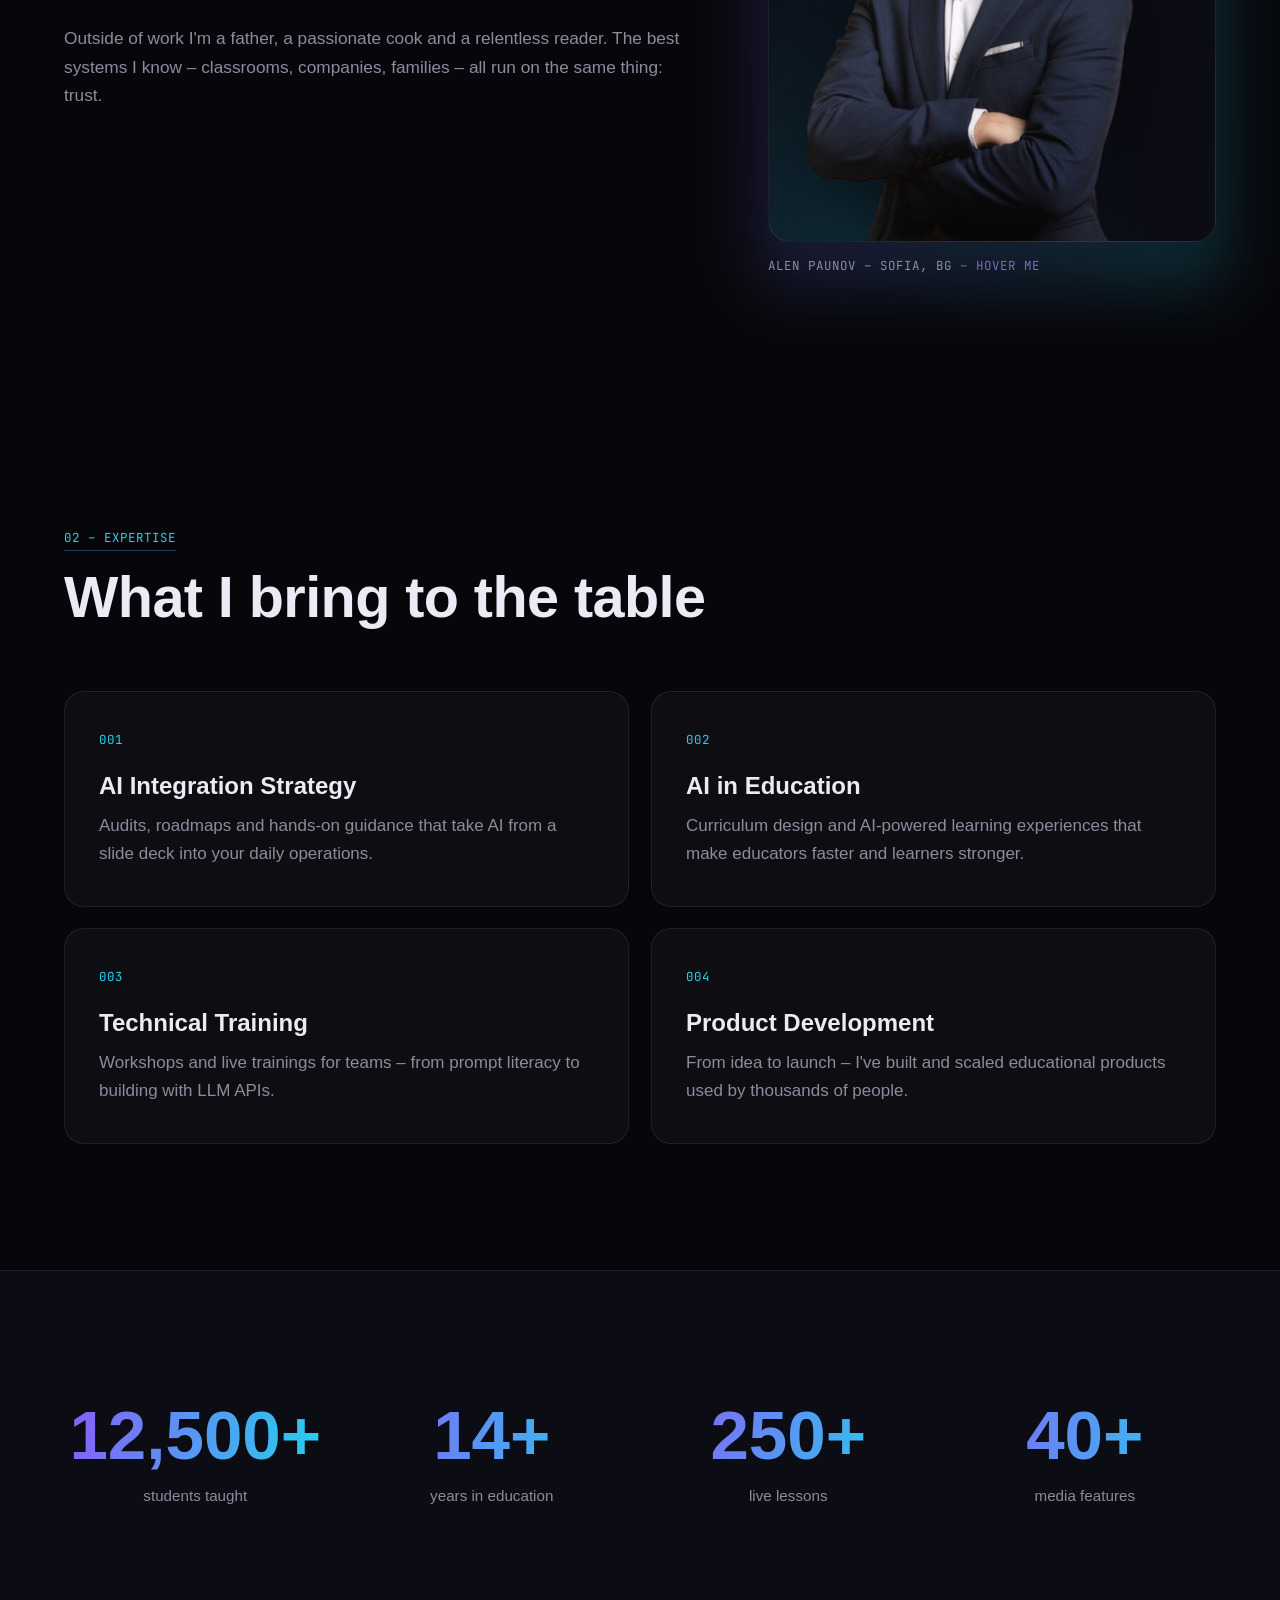
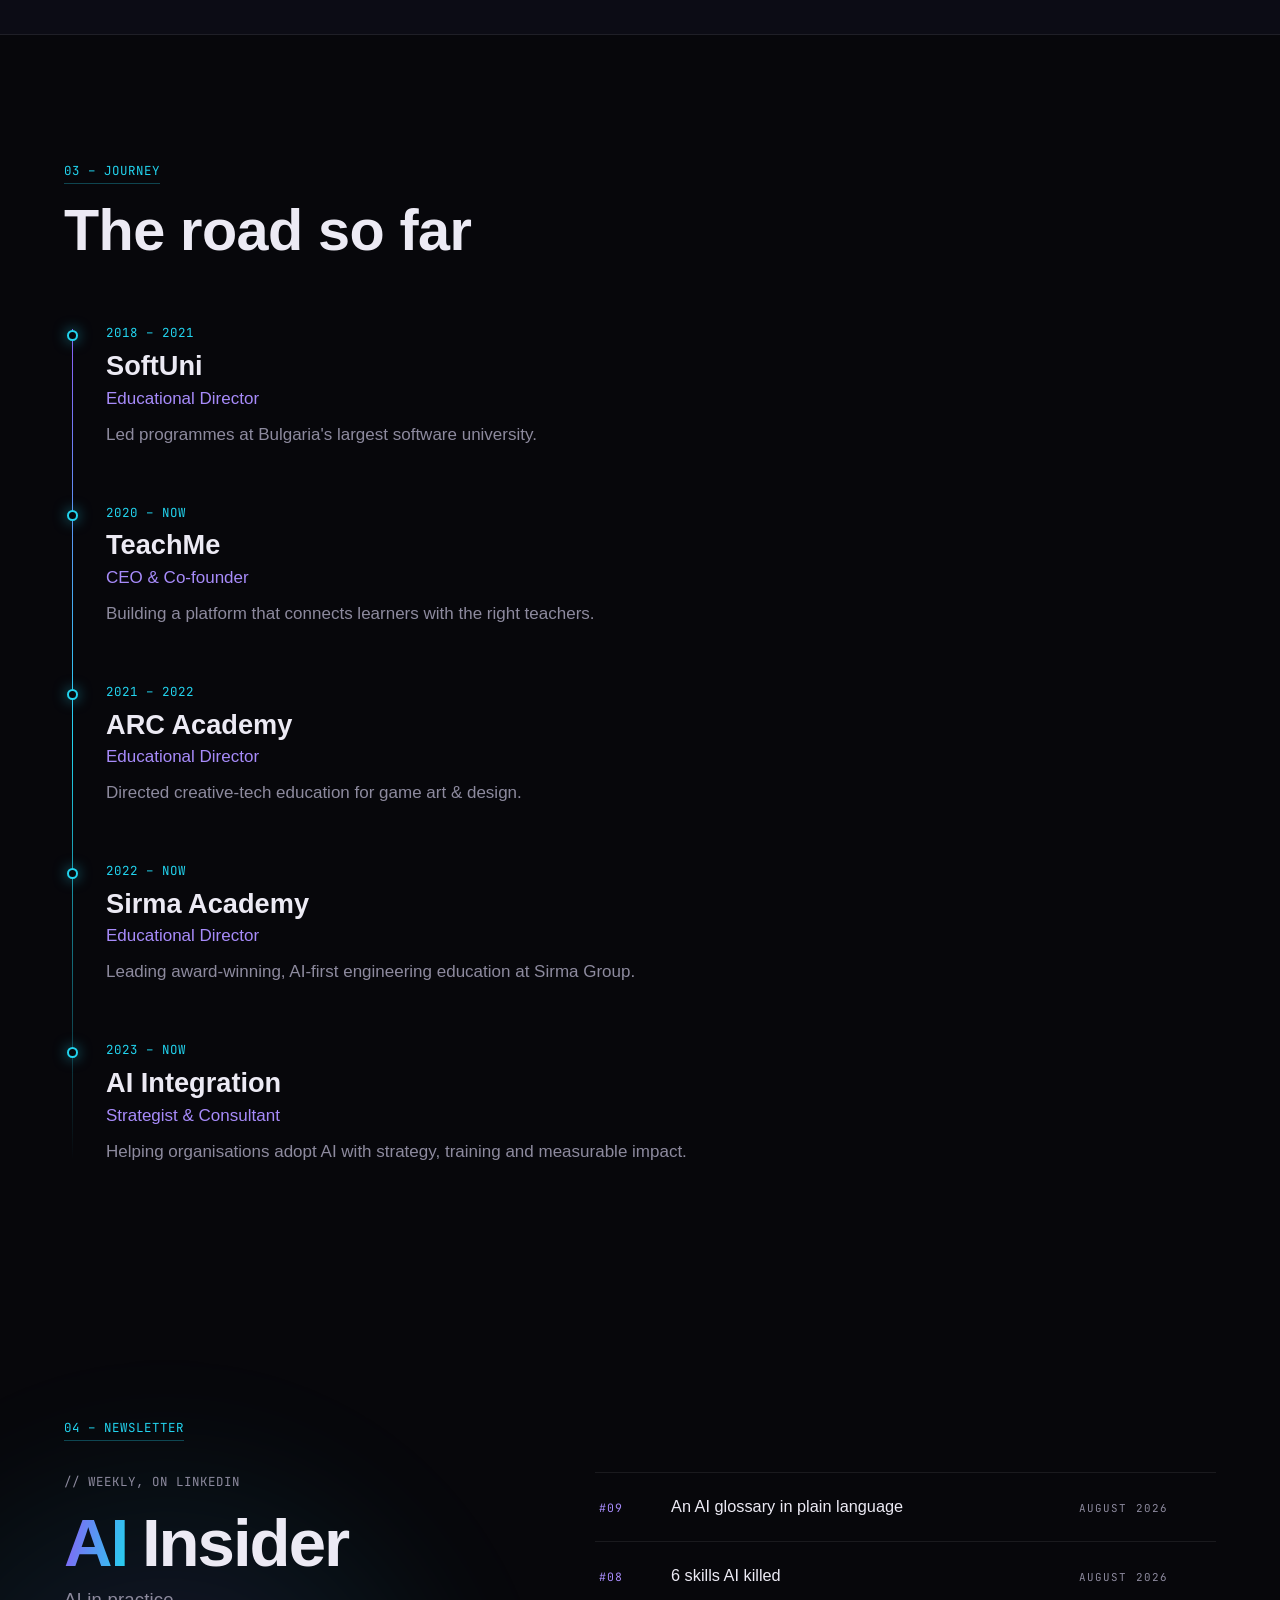
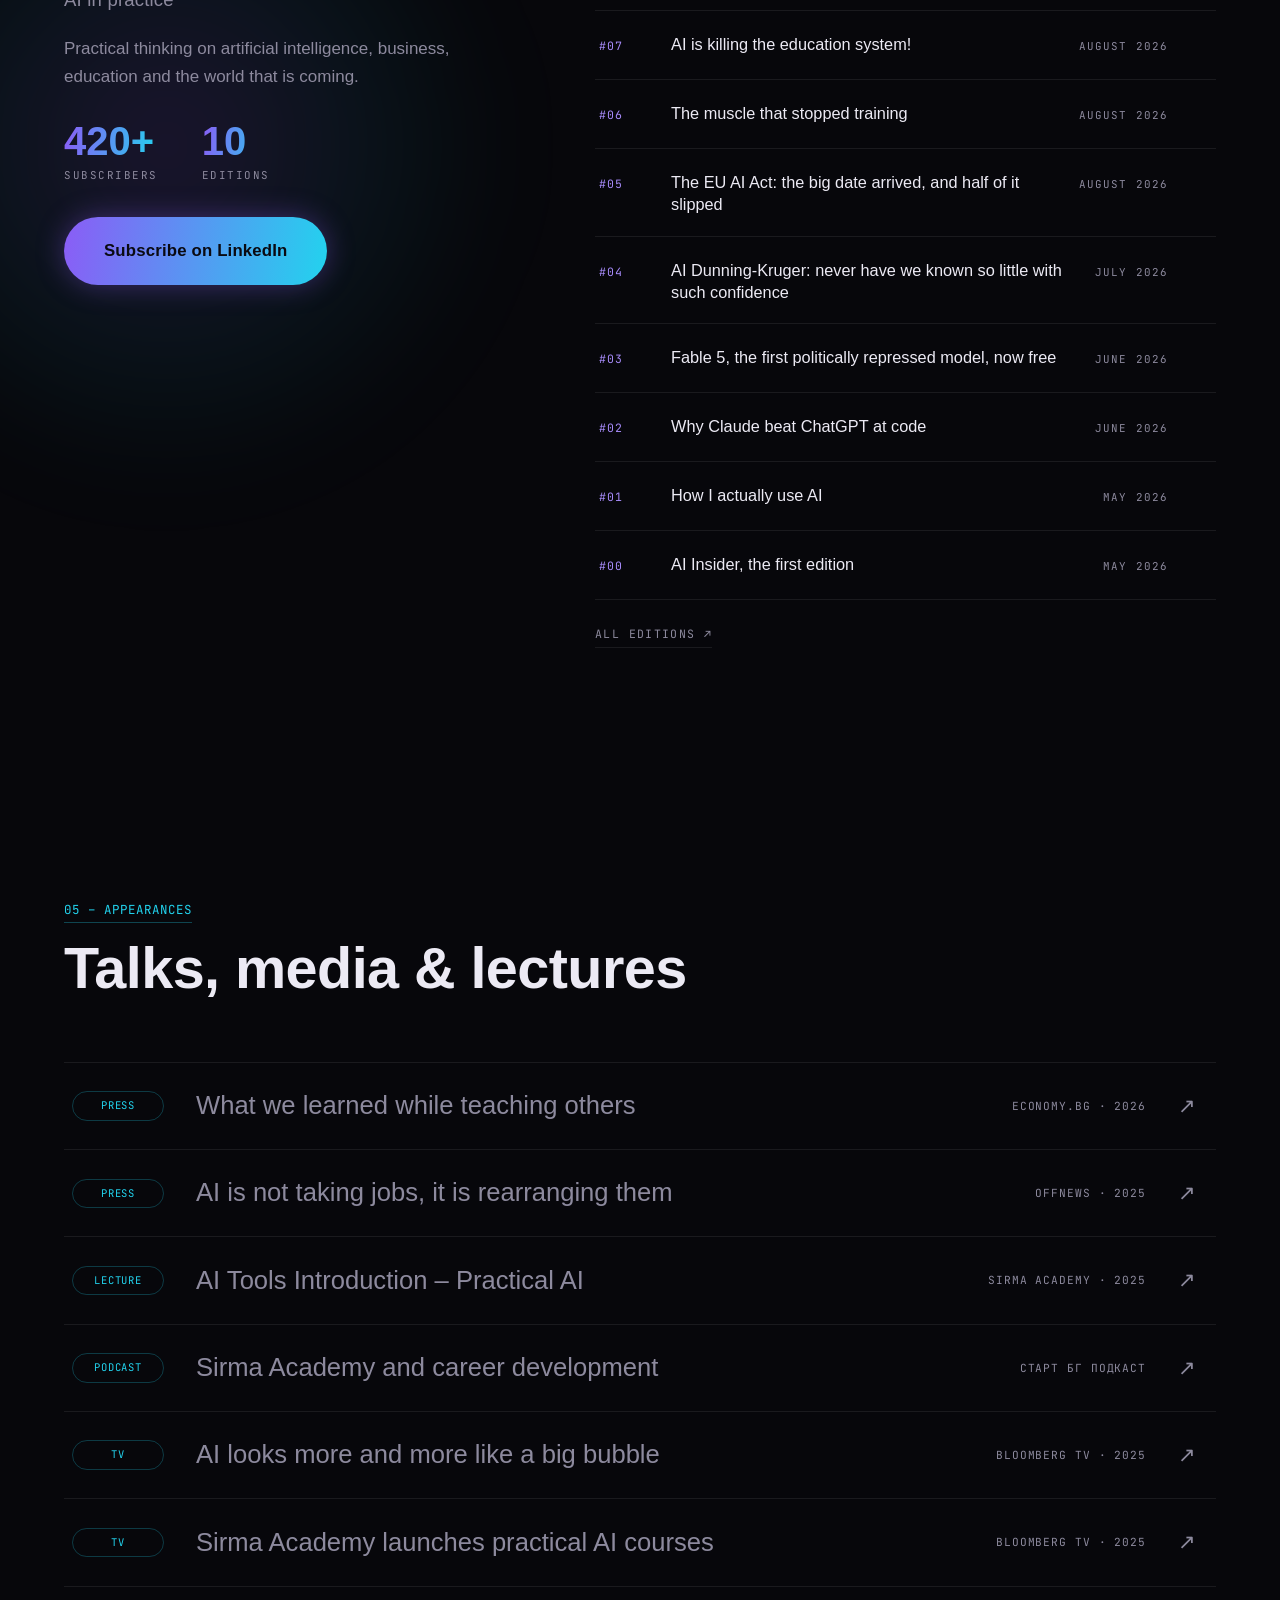
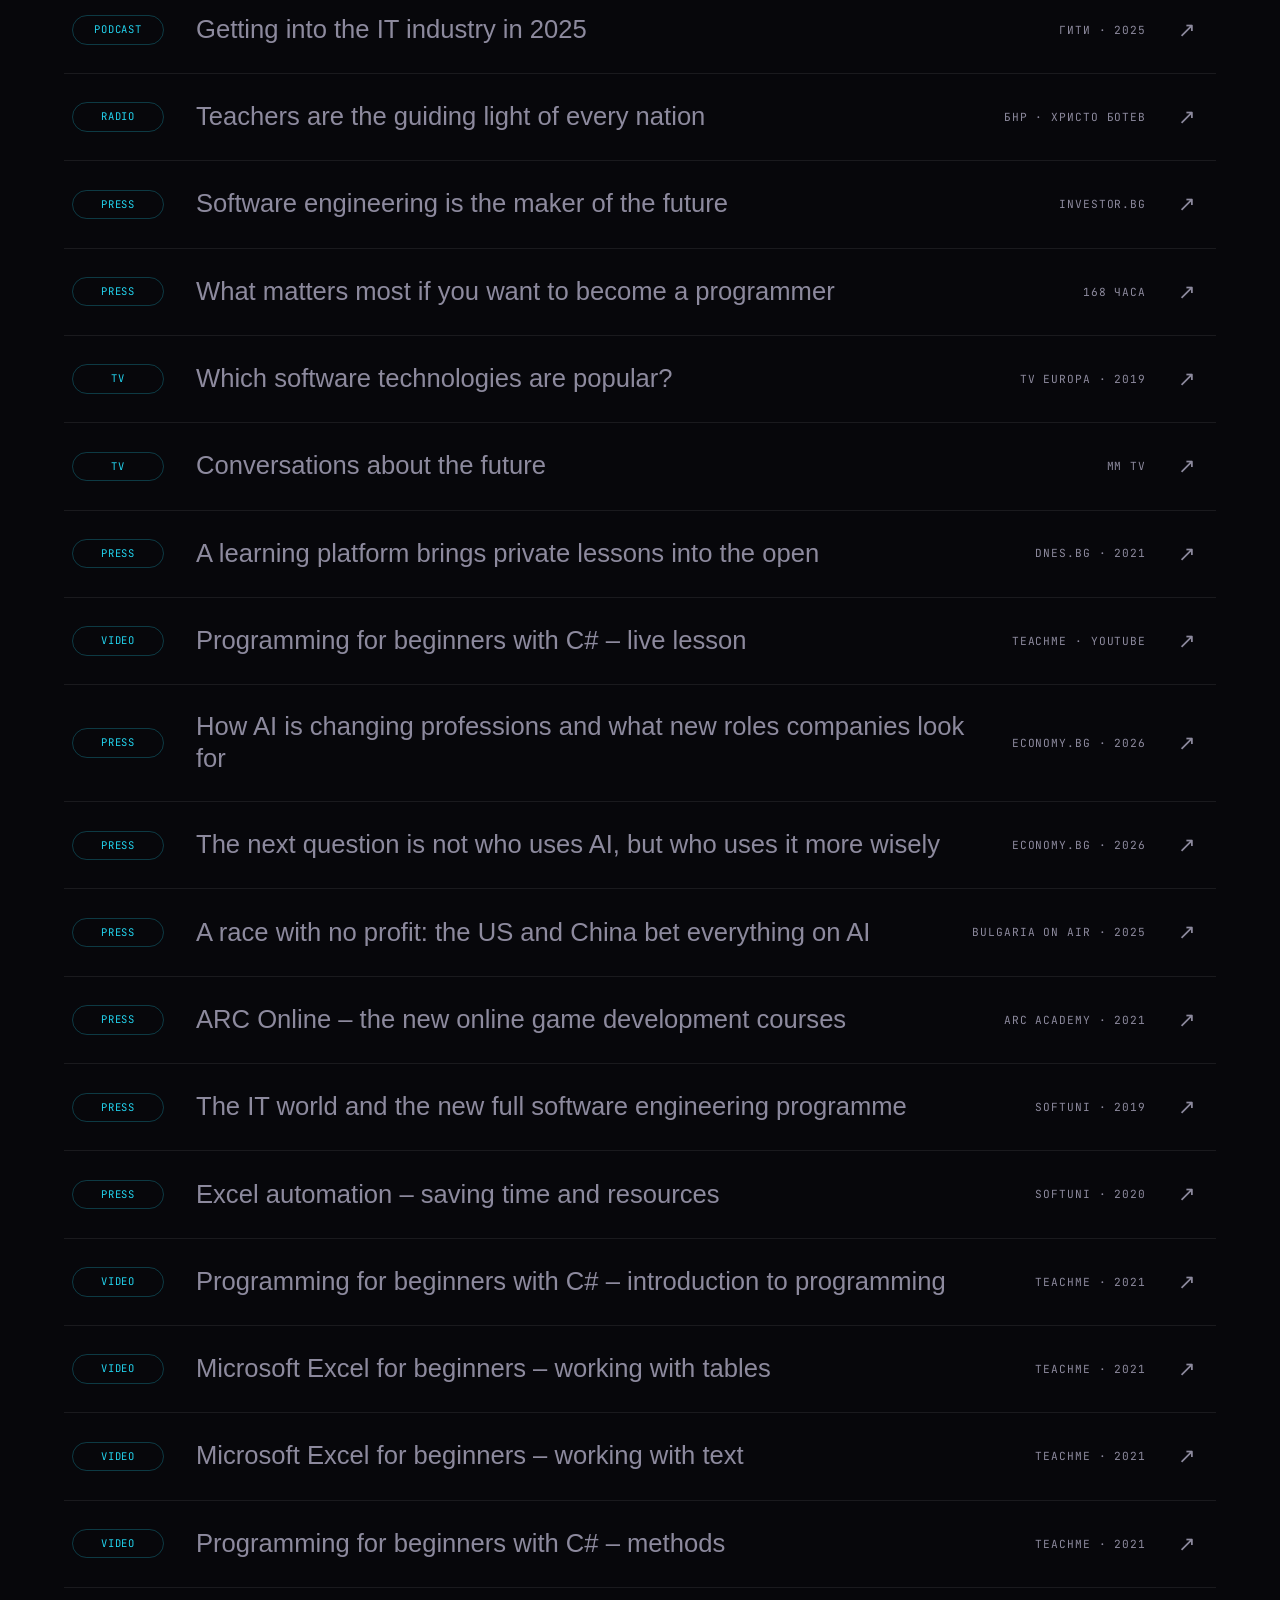
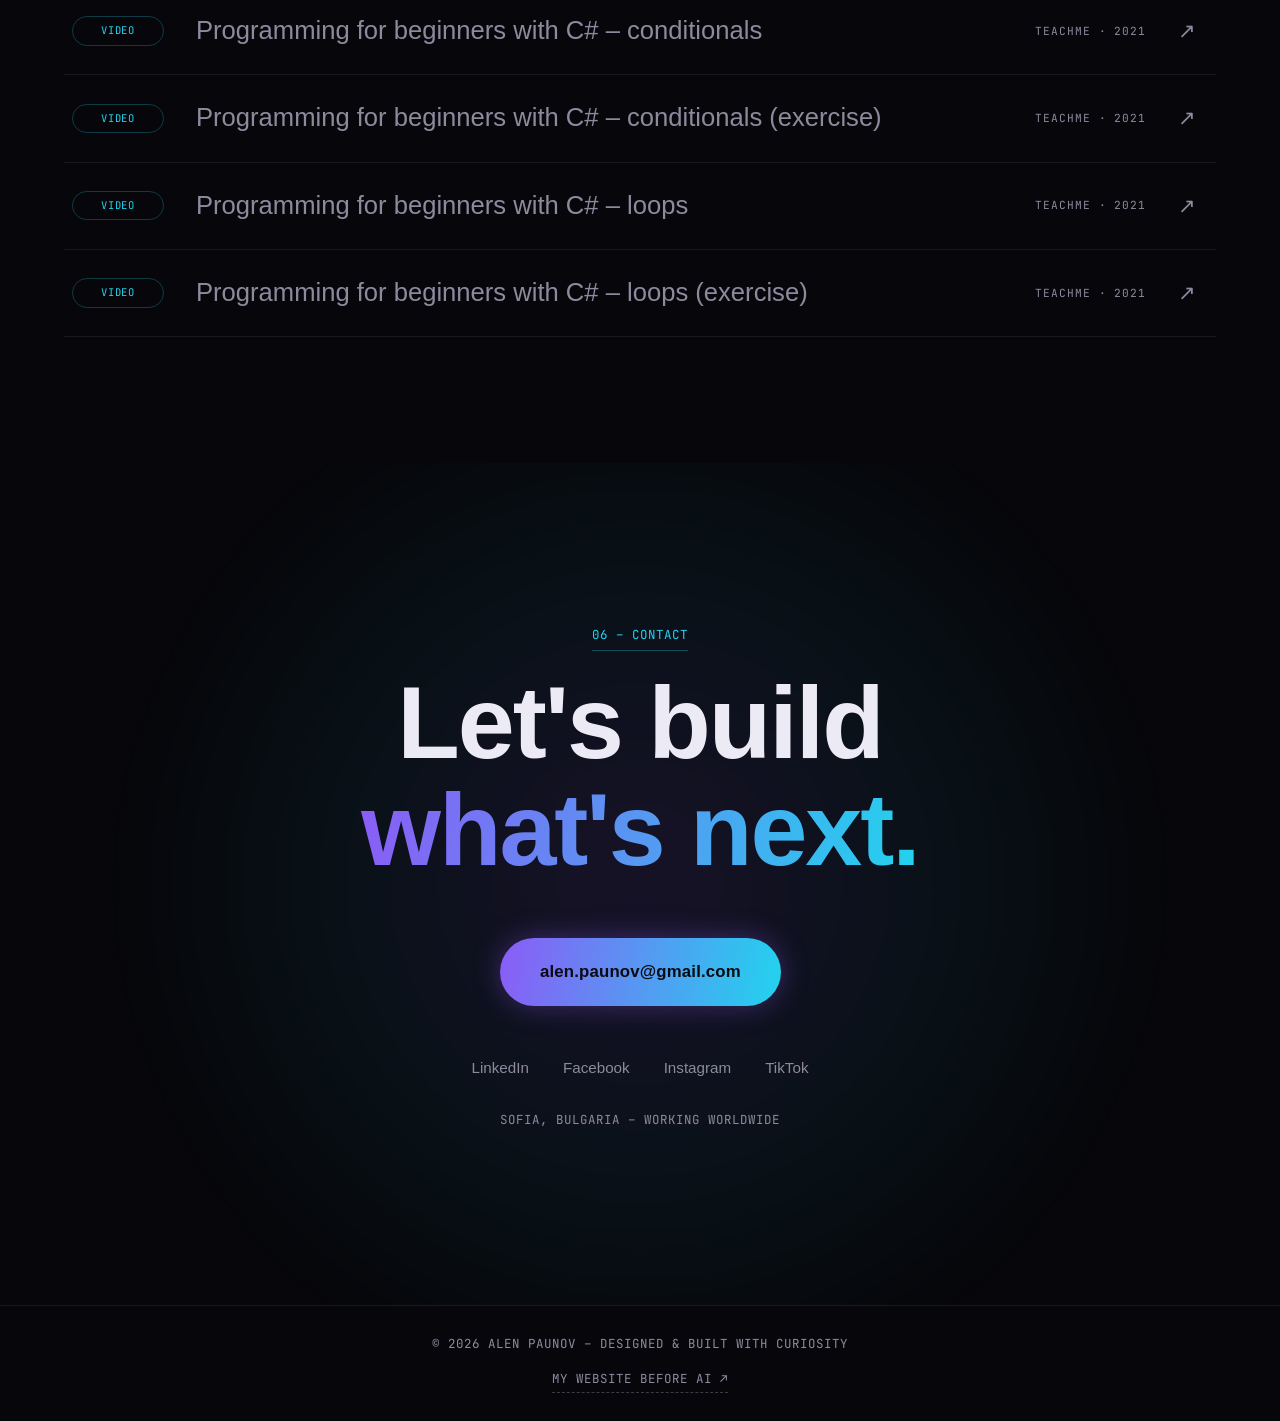
==== commit 5f41964d: "Proper share preview: og:image plus the full card metadata The page had og:title, og:description and" ====
--- a/index.html
+++ b/index.html
@@ -5,9 +5,30 @@
   <meta name="viewport" content="width=device-width, initial-scale=1.0" />
   <title>Alen Paunov – AI Integration Strategist & Educational Expert</title>
   <meta name="description" content="Alen Paunov helps organisations and educators turn AI from hype into strategy, training and real products. 10+ years in education, 12,500+ students taught." />
+  <link rel="canonical" href="https://alenpaunov.com/" />
+  <meta name="author" content="Alen Paunov" />
+  <meta name="theme-color" content="#07070b" />
+
+  <!-- open graph / linkedin / facebook -->
+  <meta property="og:type" content="website" />
+  <meta property="og:site_name" content="Alen Paunov" />
+  <meta property="og:locale" content="en_US" />
+  <meta property="og:url" content="https://alenpaunov.com/" />
   <meta property="og:title" content="Alen Paunov – AI Integration Strategist" />
-  <meta property="og:description" content="Turning AI from buzzword into working advantage. Strategy, education, training." />
-  <meta property="og:type" content="website" />
+  <meta property="og:description" content="I help companies and educators turn AI from hype into real strategy, training and products. 10+ years in education, 12,500+ students taught." />
+  <meta property="og:image" content="https://alenpaunov.com/img/og-cover.jpg" />
+  <meta property="og:image:secure_url" content="https://alenpaunov.com/img/og-cover.jpg" />
+  <meta property="og:image:type" content="image/jpeg" />
+  <meta property="og:image:width" content="1200" />
+  <meta property="og:image:height" content="630" />
+  <meta property="og:image:alt" content="Alen Paunov – AI Integration Strategist and Educational Expert" />
+
+  <!-- x / twitter -->
+  <meta name="twitter:card" content="summary_large_image" />
+  <meta name="twitter:title" content="Alen Paunov – AI Integration Strategist" />
+  <meta name="twitter:description" content="I help companies and educators turn AI from hype into real strategy, training and products. 10+ years in education, 12,500+ students taught." />
+  <meta name="twitter:image" content="https://alenpaunov.com/img/og-cover.jpg" />
+  <meta name="twitter:image:alt" content="Alen Paunov – AI Integration Strategist and Educational Expert" />
 
   <link rel="icon" href="data:image/svg+xml,%3Csvg xmlns='http://www.w3.org/2000/svg' viewBox='0 0 64 64'%3E%3Cdefs%3E%3ClinearGradient id='g' x1='0' y1='0' x2='1' y2='1'%3E%3Cstop offset='0' stop-color='%238b5cf6'/%3E%3Cstop offset='1' stop-color='%2322d3ee'/%3E%3C/linearGradient%3E%3C/defs%3E%3Crect width='64' height='64' rx='14' fill='%2307070b'/%3E%3Ctext x='32' y='44' font-family='Arial,sans-serif' font-size='32' font-weight='700' fill='url(%23g)' text-anchor='middle'%3EAP%3C/text%3E%3C/svg%3E" />
 
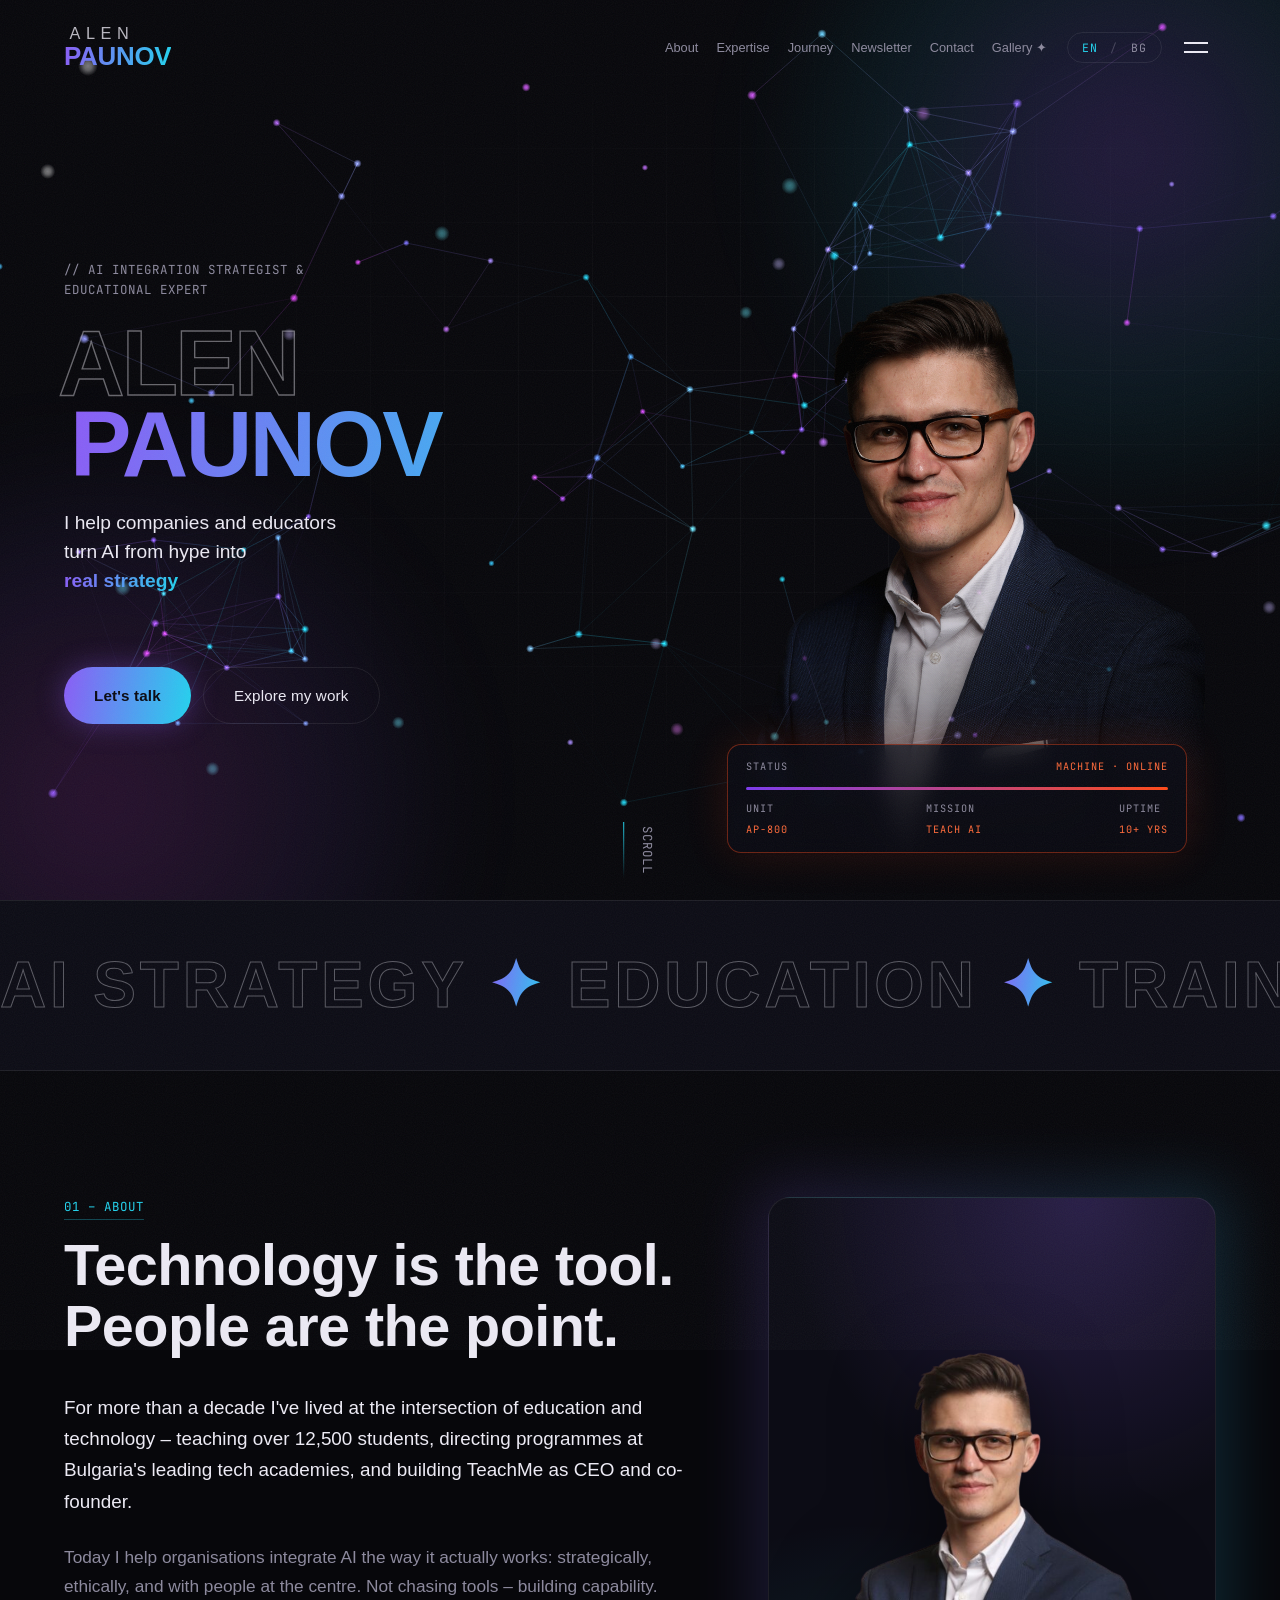
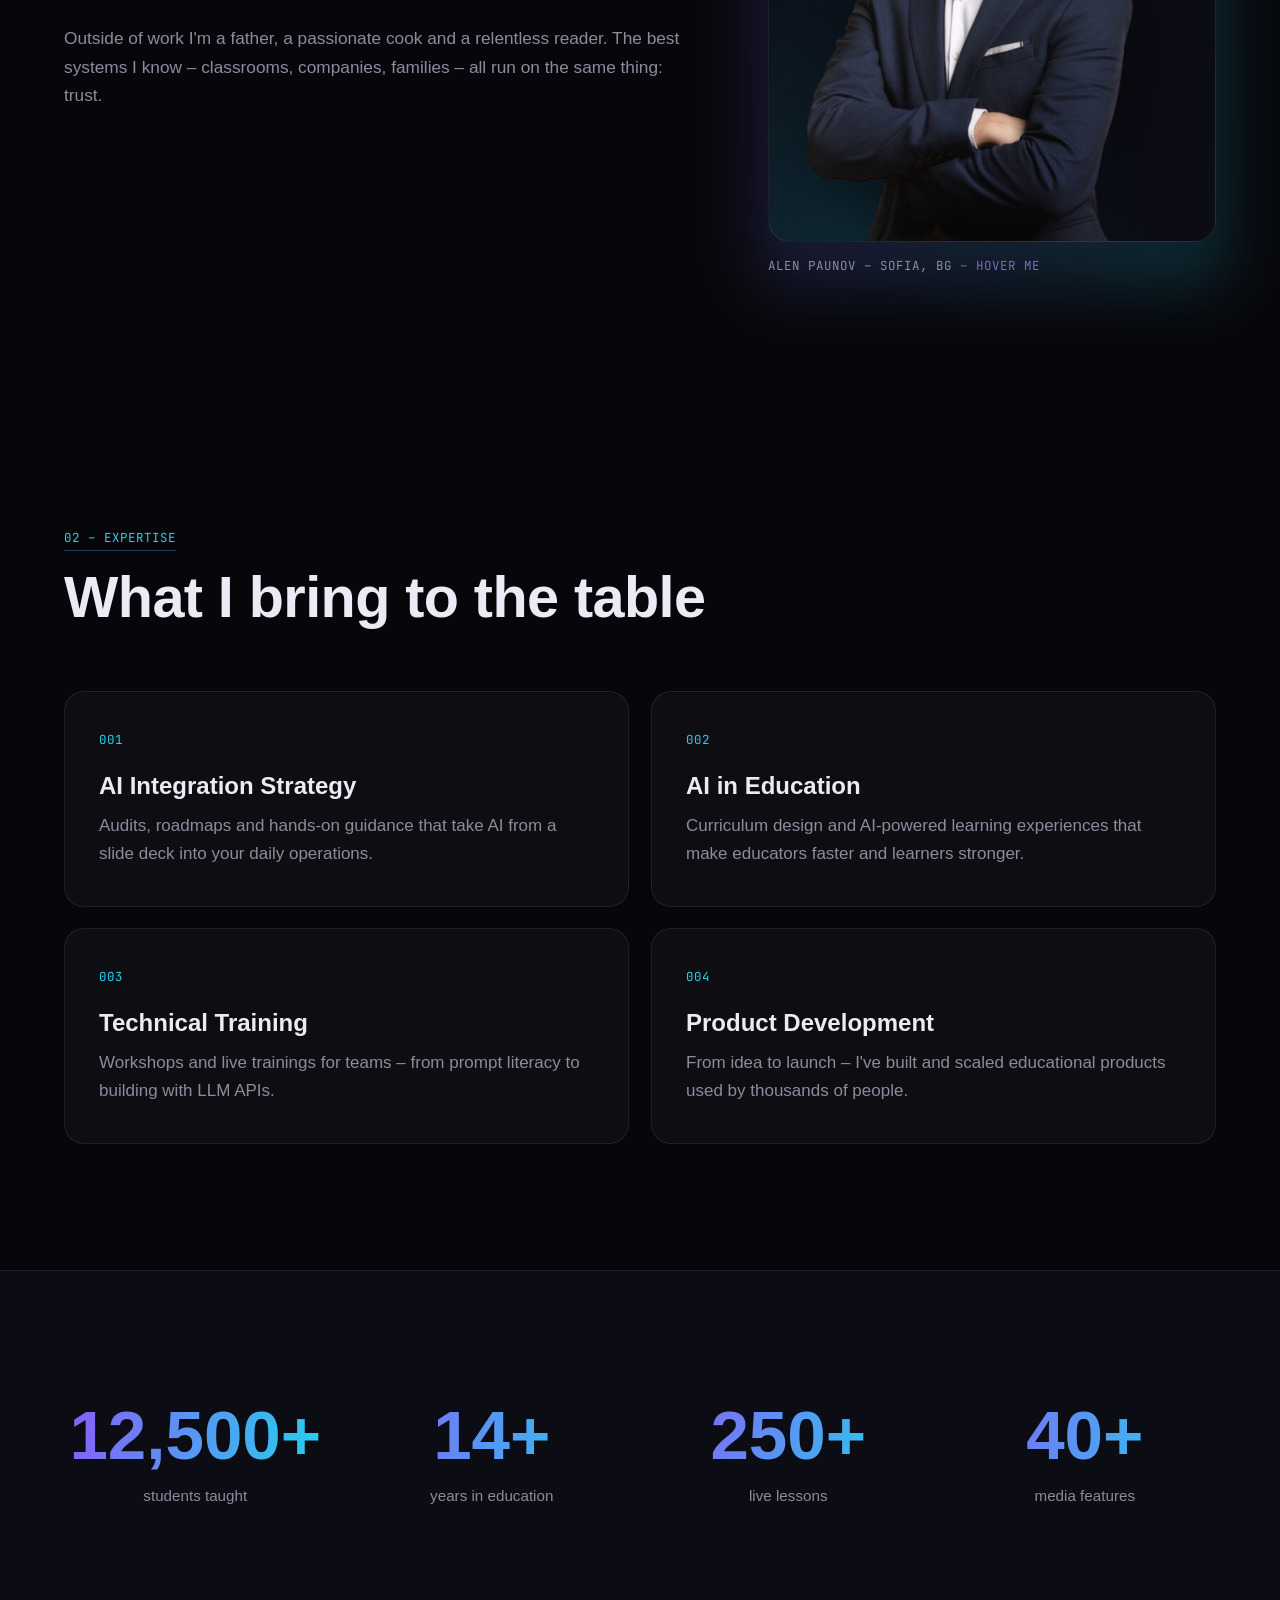
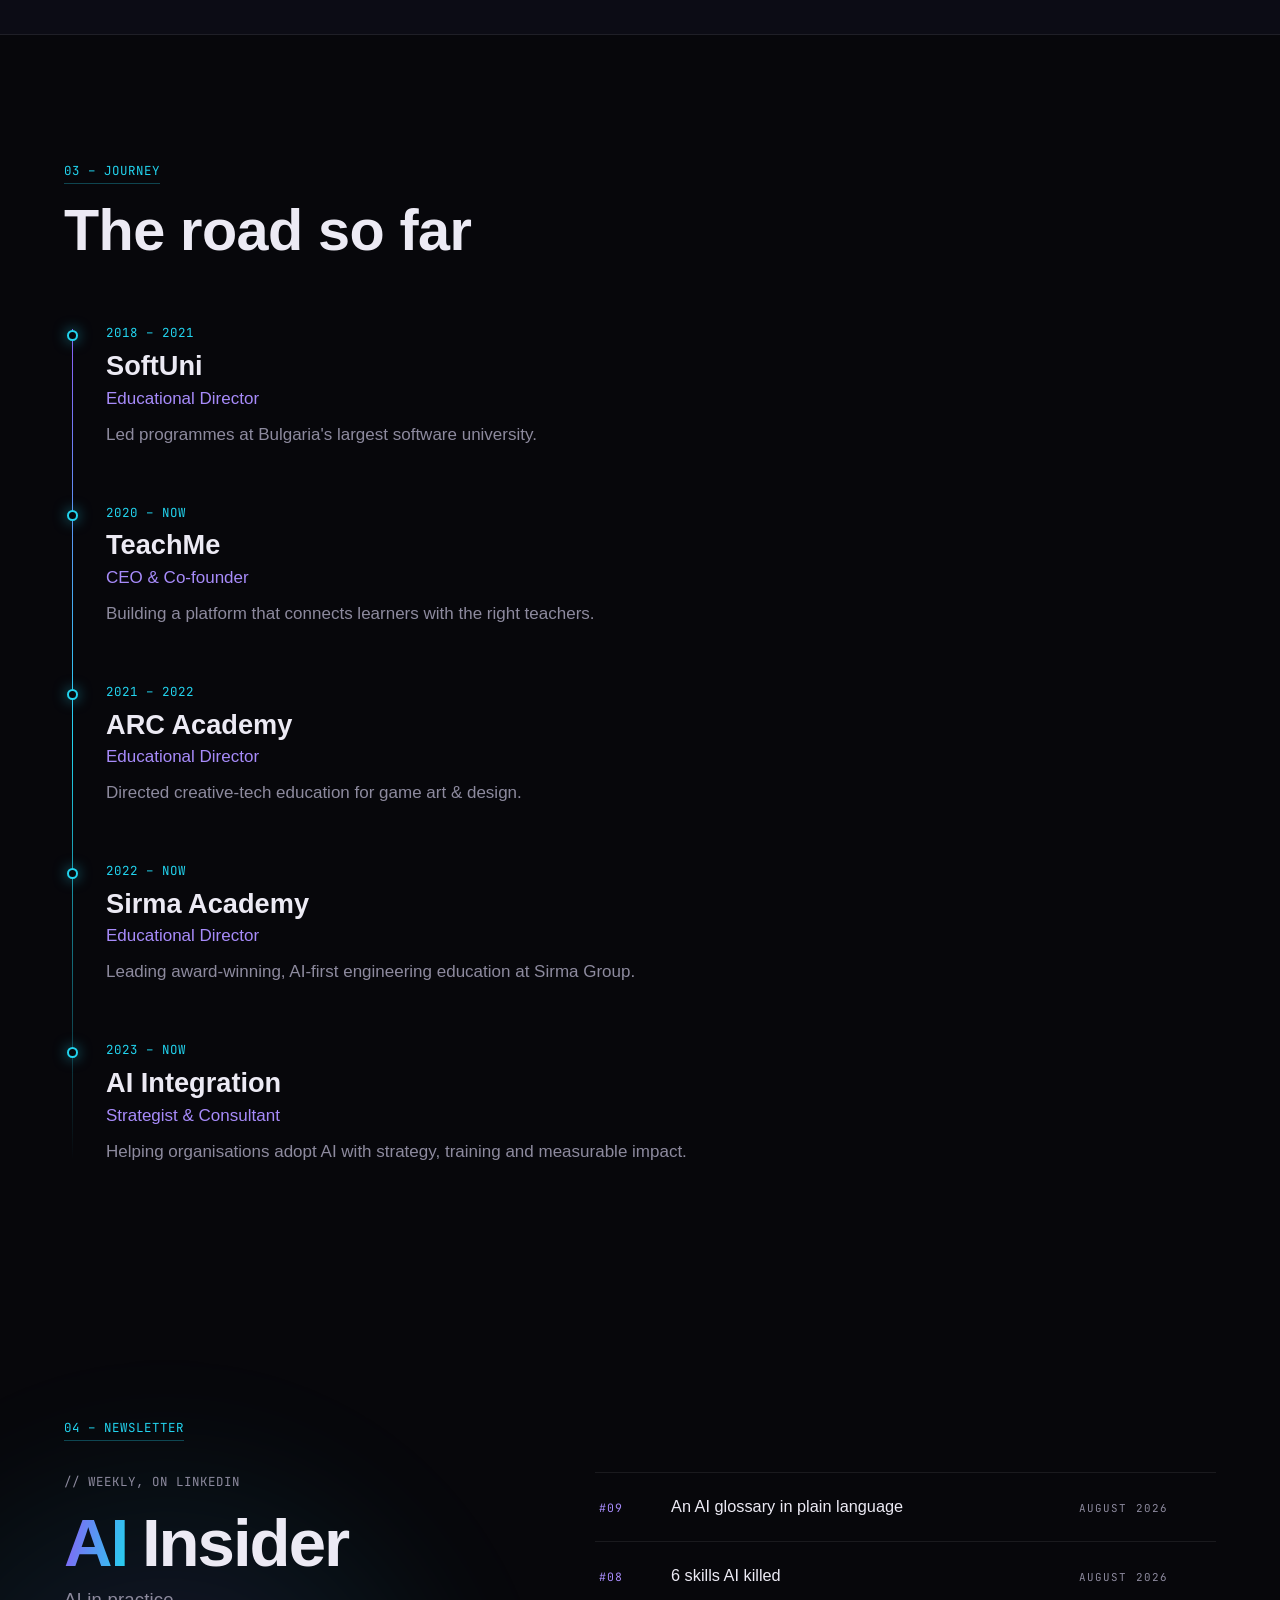
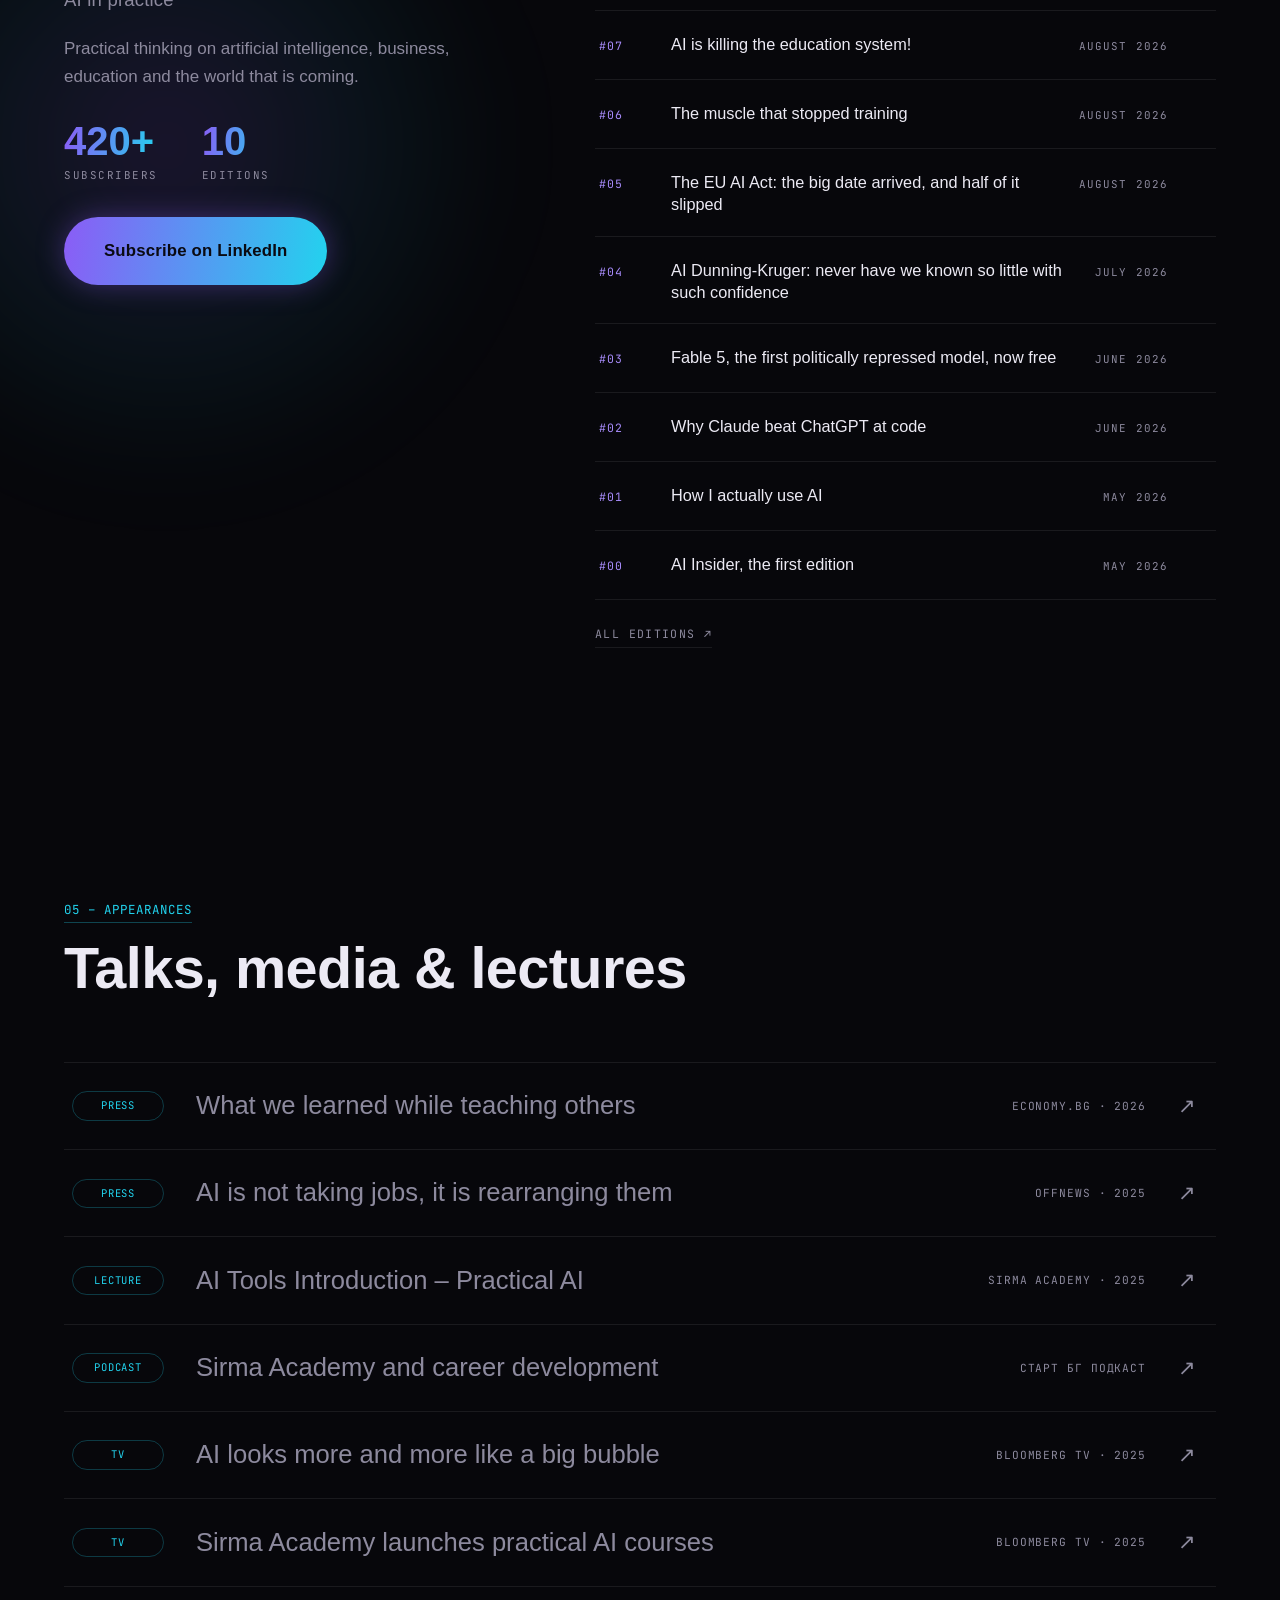
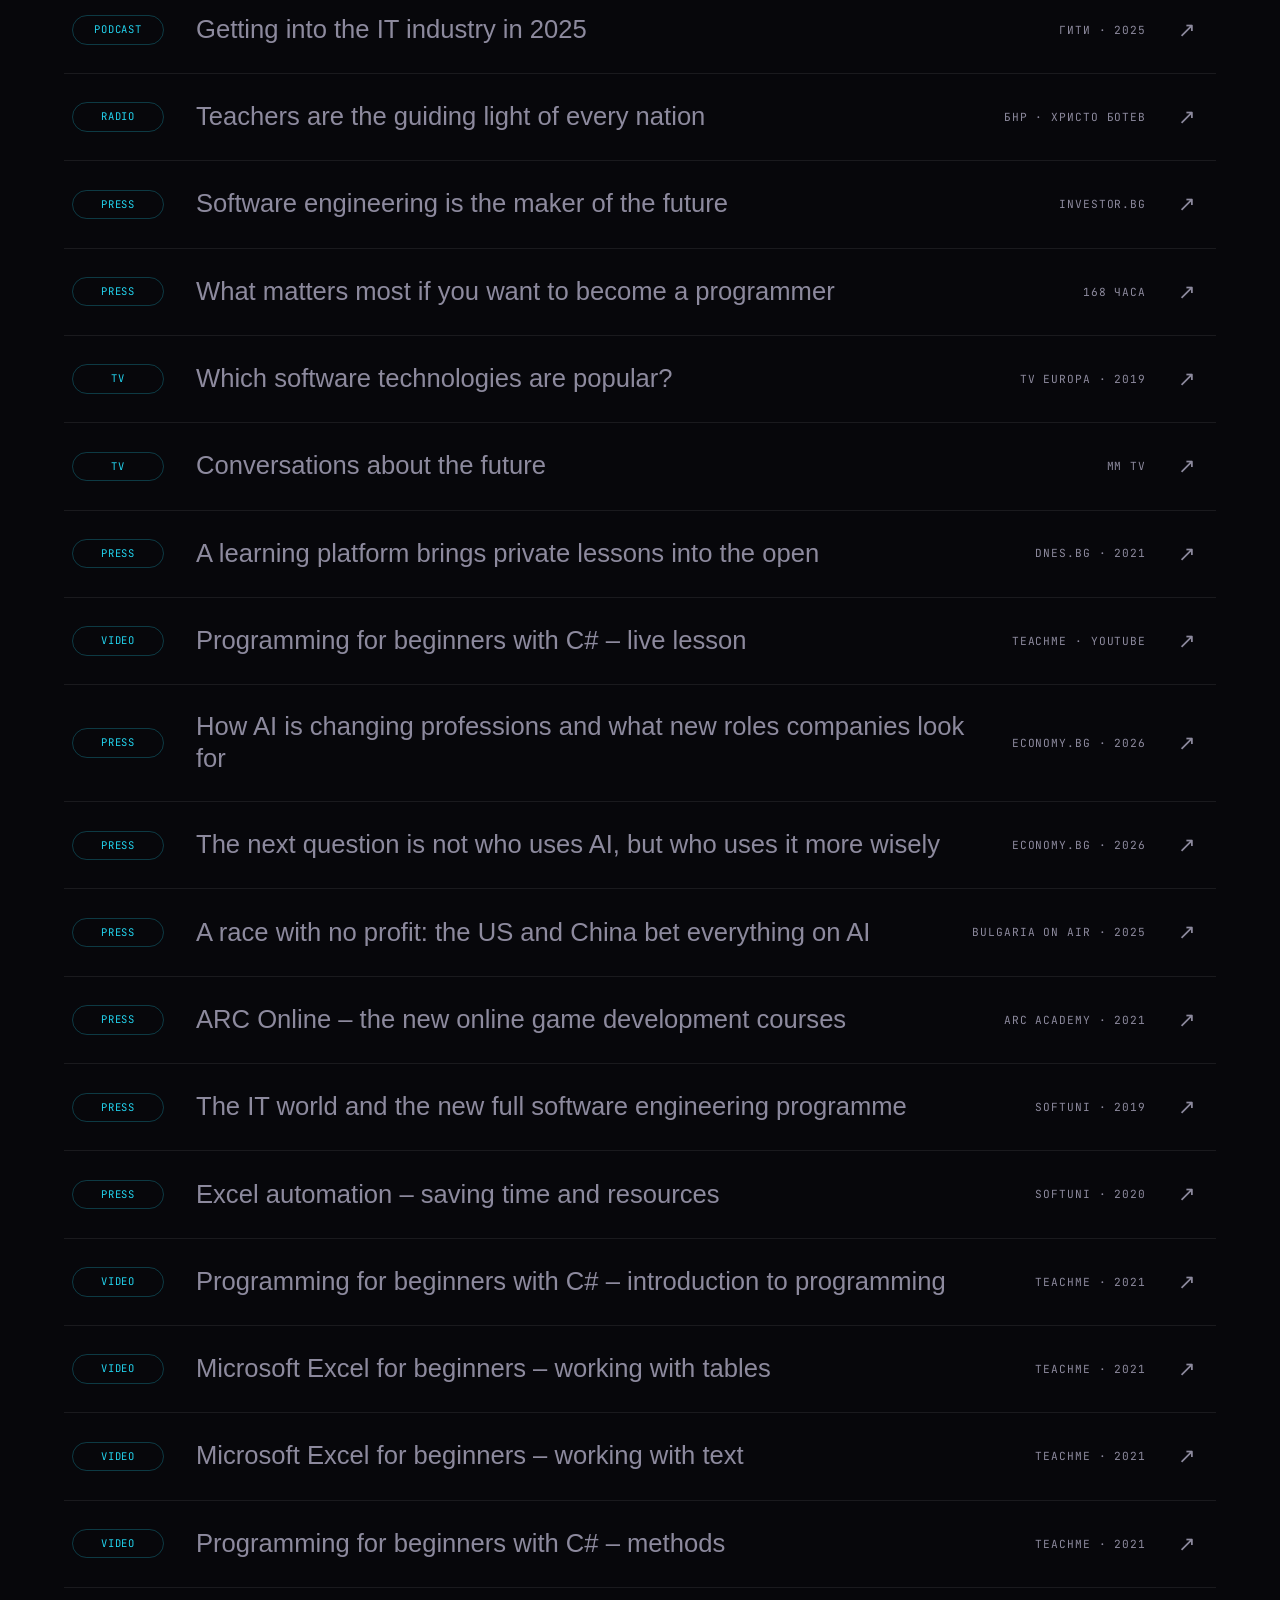
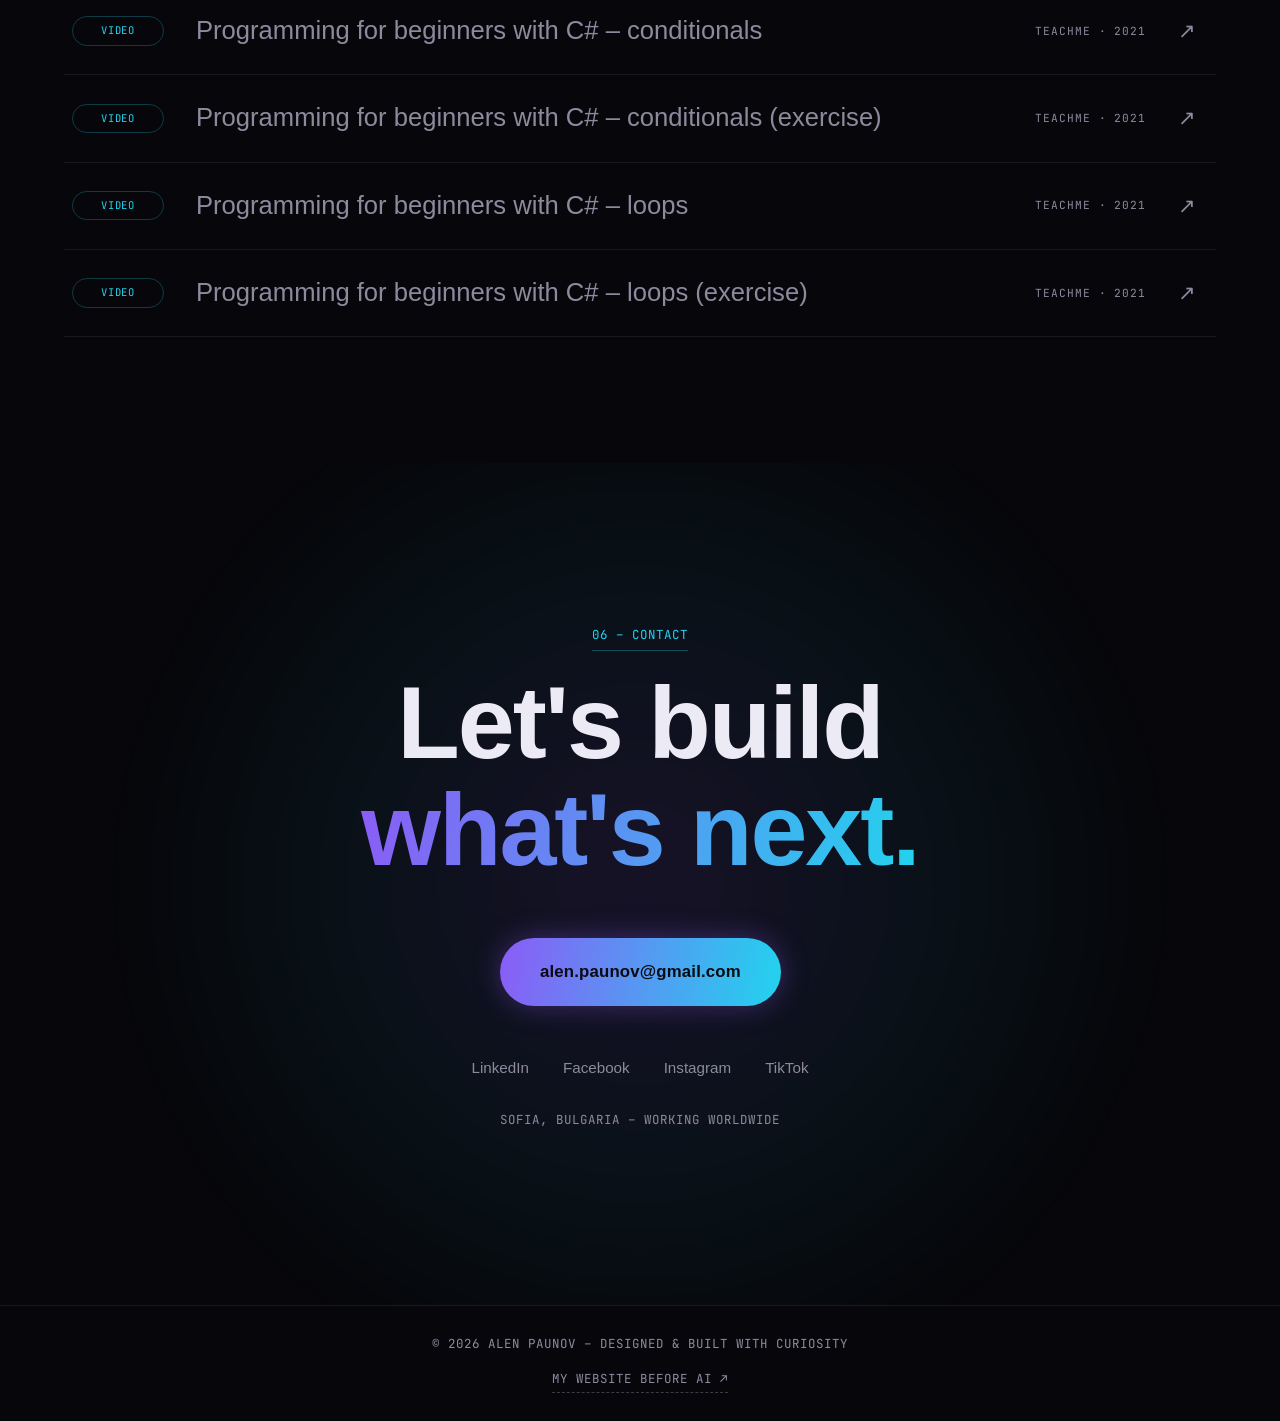
==== commit ced8389b: "New robot for the reveal, and fix the mobile hero The portrait was wrapped in a .dhero__right column" ====
--- a/index.html
+++ b/index.html
@@ -121,8 +121,7 @@
           <span class="dhero__name-b">PAUNOV</span>
         </h1>
 
-        <div class="dhero__right">
-          <figure class="term" id="term" tabindex="0"
+        <figure class="term" id="term" tabindex="0"
                   aria-label="Portrait of Alen Paunov – paint over it to reveal the machine">
             <div class="term__wrap" id="termWrap">
               <img class="term__photo" id="termPhoto" src="img/portrait-hero.png"
@@ -131,19 +130,18 @@
             </div>
 
             <figcaption class="term__hint mono" data-i18n="term.hint">paint over me &#10022;</figcaption>
-          </figure>
-
-          <aside class="dpanel mono" aria-hidden="true">
-            <span class="dpanel__label">status</span>
-            <span class="dpanel__value" data-h="human &#183; sofia, bg" data-d="machine &#183; online"></span>
-            <div class="dpanel__bar"><i></i></div>
-            <ul class="dpanel__rows">
-              <li><b>unit</b><span data-h="curiosity" data-d="ap-800"></span></li>
-              <li><b>mission</b><span data-h="strategy &#183; edu" data-d="teach ai"></span></li>
-              <li><b>uptime</b><span data-h="10+ yrs" data-d="10+ yrs"></span></li>
-            </ul>
-          </aside>
-        </div>
+
+            <aside class="dpanel mono" aria-hidden="true">
+              <span class="dpanel__label">status</span>
+              <span class="dpanel__value" data-h="human &#183; sofia, bg" data-d="machine &#183; online"></span>
+              <div class="dpanel__bar"><i></i></div>
+              <ul class="dpanel__rows">
+                <li><b>unit</b><span data-h="curiosity" data-d="ap-800"></span></li>
+                <li><b>mission</b><span data-h="strategy &#183; edu" data-d="teach ai"></span></li>
+                <li><b>uptime</b><span data-h="10+ yrs" data-d="10+ yrs"></span></li>
+              </ul>
+            </aside>
+        </figure>
 
         <p class="hero__sub dhero__sub">
           <span data-i18n="hero.sub">I help companies and educators turn AI from hype into</span>
--- a/css/hero.css
+++ b/css/hero.css
@@ -105,15 +105,6 @@
   padding: calc(var(--nav-h) + 22px) var(--pad-x) 34px;
 }
 
-/* portrait with the status card tucked under it */
-.dhero__right {
-  grid-area: photo;
-  position: relative;
-  justify-self: center; align-self: center;
-  width: max-content; max-width: 100%;
-  min-width: 0;
-}
-
 .dhero__kicker {
   grid-area: kicker;
   margin: 0 0 22px; color: var(--muted); max-width: 42ch;
--- a/css/hero-machine.css
+++ b/css/hero-machine.css
@@ -26,11 +26,13 @@
 
 /* ---------- the portrait ---------- */
 .term {
+  grid-area: photo;
+  justify-self: center; align-self: center;
   position: relative; z-index: 3;
   margin: 0;
   /* never taller than the room left under the header, so the hero always fits */
   height: min(84svh, calc(100svh - var(--nav-h) - 62px), 900px);
-  max-width: 100%;
+  width: auto; max-width: 100%;
   aspect-ratio: 933 / 1400;
   outline: none;
 }
@@ -83,12 +85,16 @@
 @media (max-width: 1120px) {
   .dnav__links { display: none; }
 }
-@media (max-width: 900px) {
-  .term { height: min(62svh, 600px); margin: 18px 0 0; }
+/* matches the breakpoint where the hero grid drops to one column */
+@media (max-width: 1020px) {
+  .term { height: auto; width: min(58vw, 430px); margin: 20px 0 0; }
   .term__hint { bottom: 112px; right: 2px; }
 }
+@media (max-width: 900px) {
+  .term { width: min(74vw, 400px); margin: 18px 0 0; }
+}
 @media (max-width: 620px) {
-  .term { height: 58svh; margin: 14px 0 0; }
+  .term { height: auto; width: min(80vw, 340px); margin: 14px 0 0; }
   .term__hint { bottom: 104px; right: 0; font-size: .6rem; }
 }
 
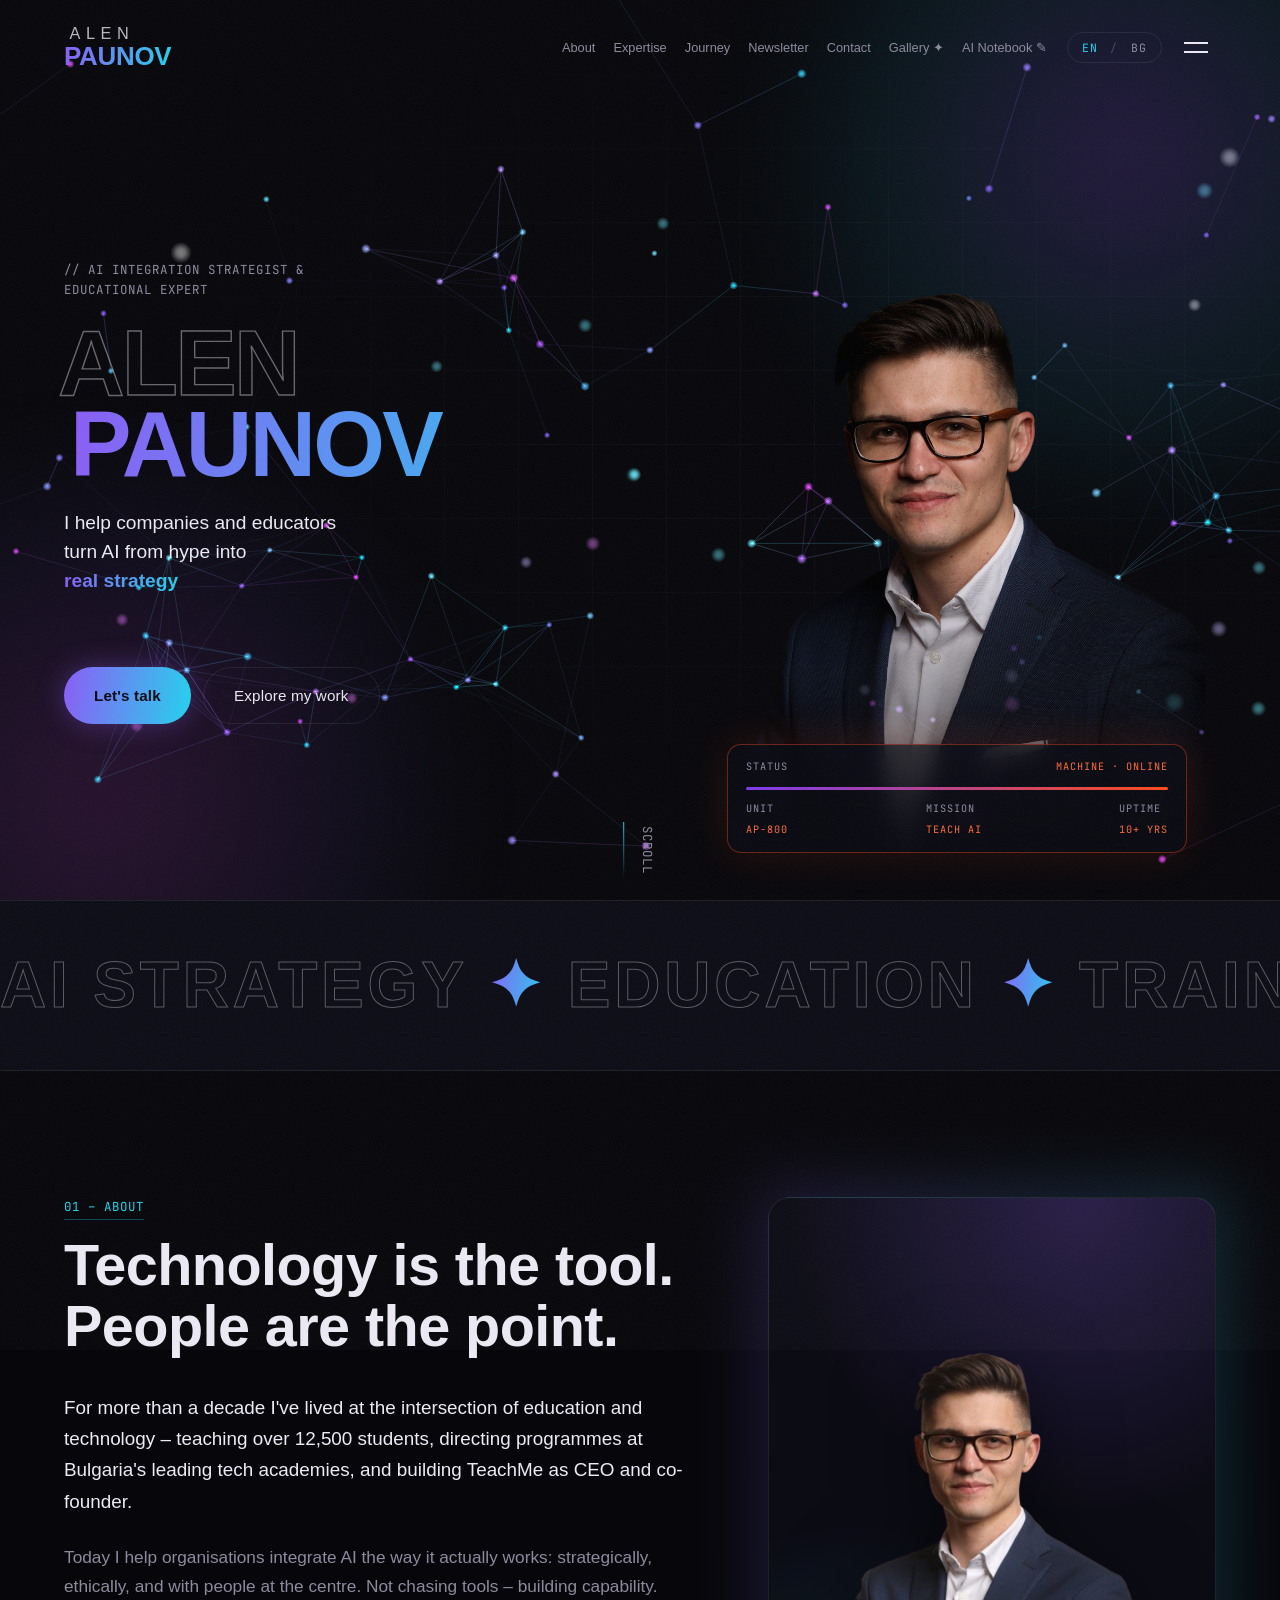
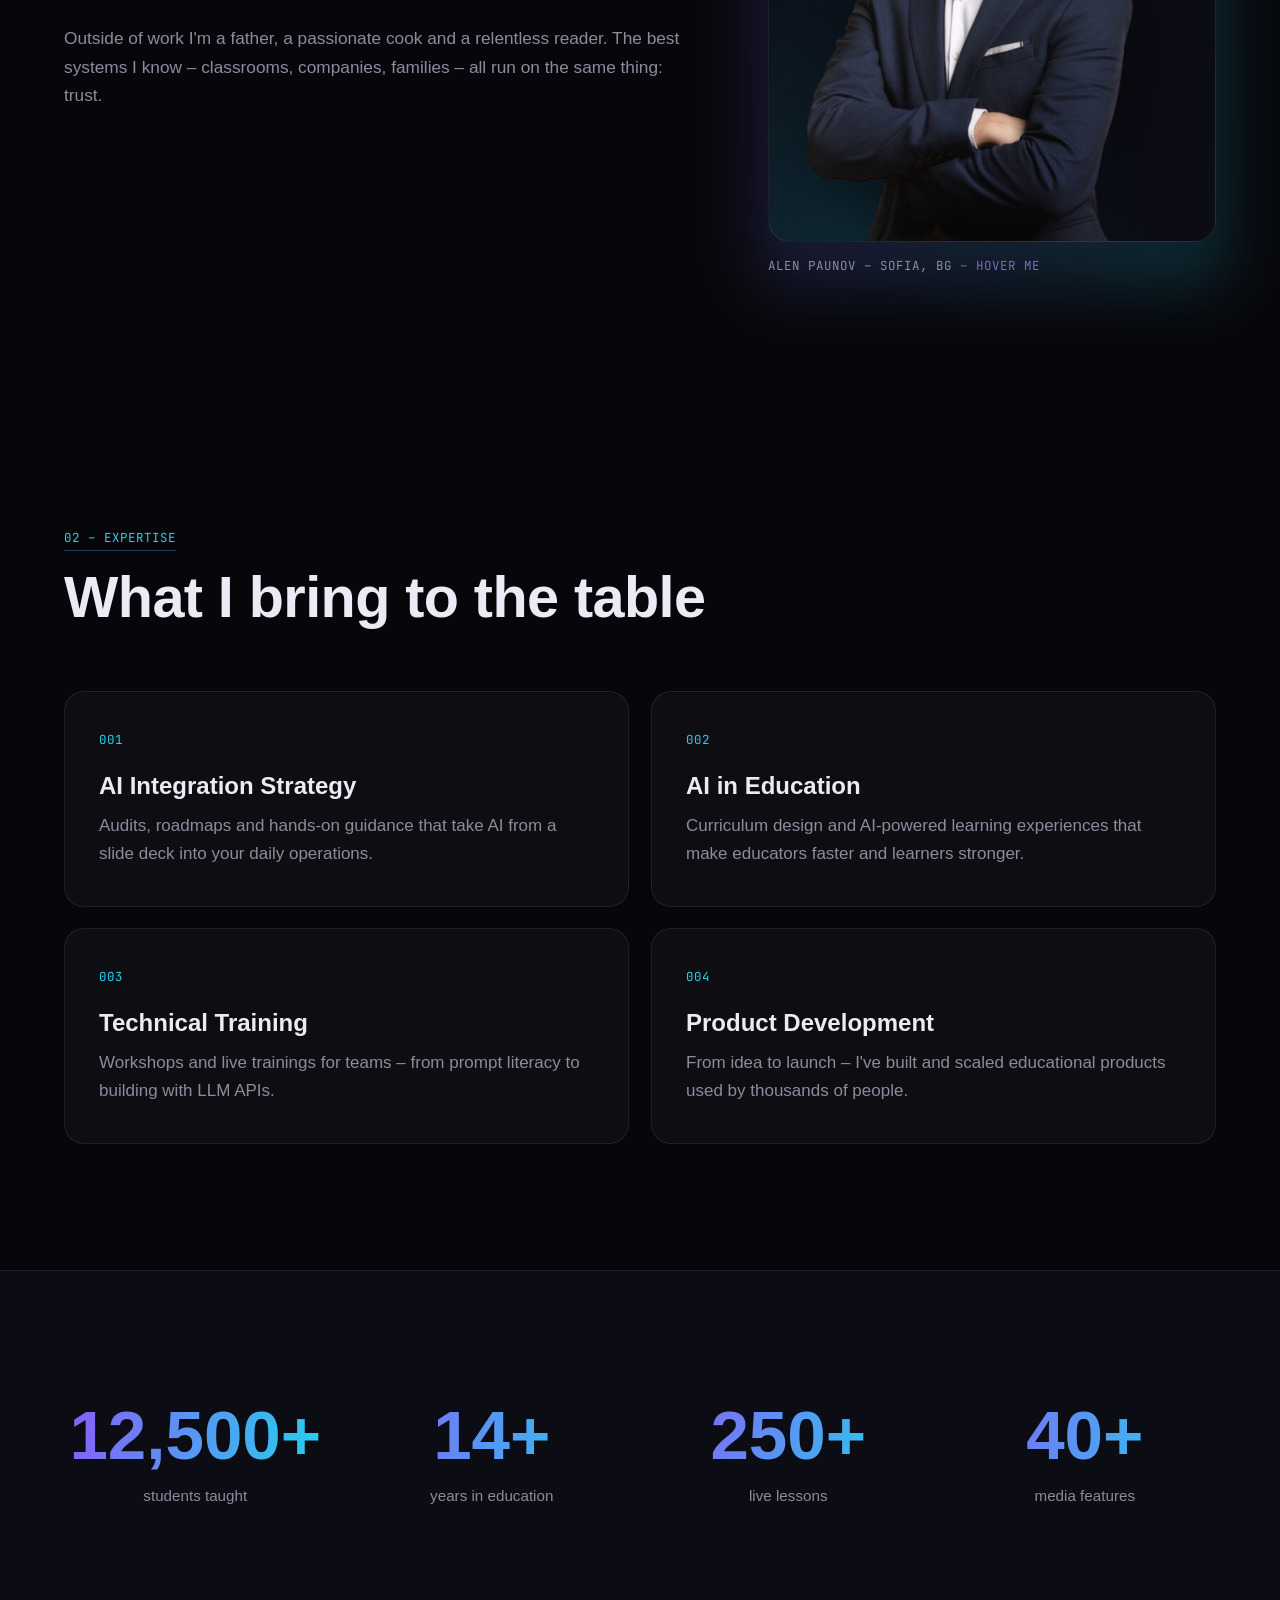
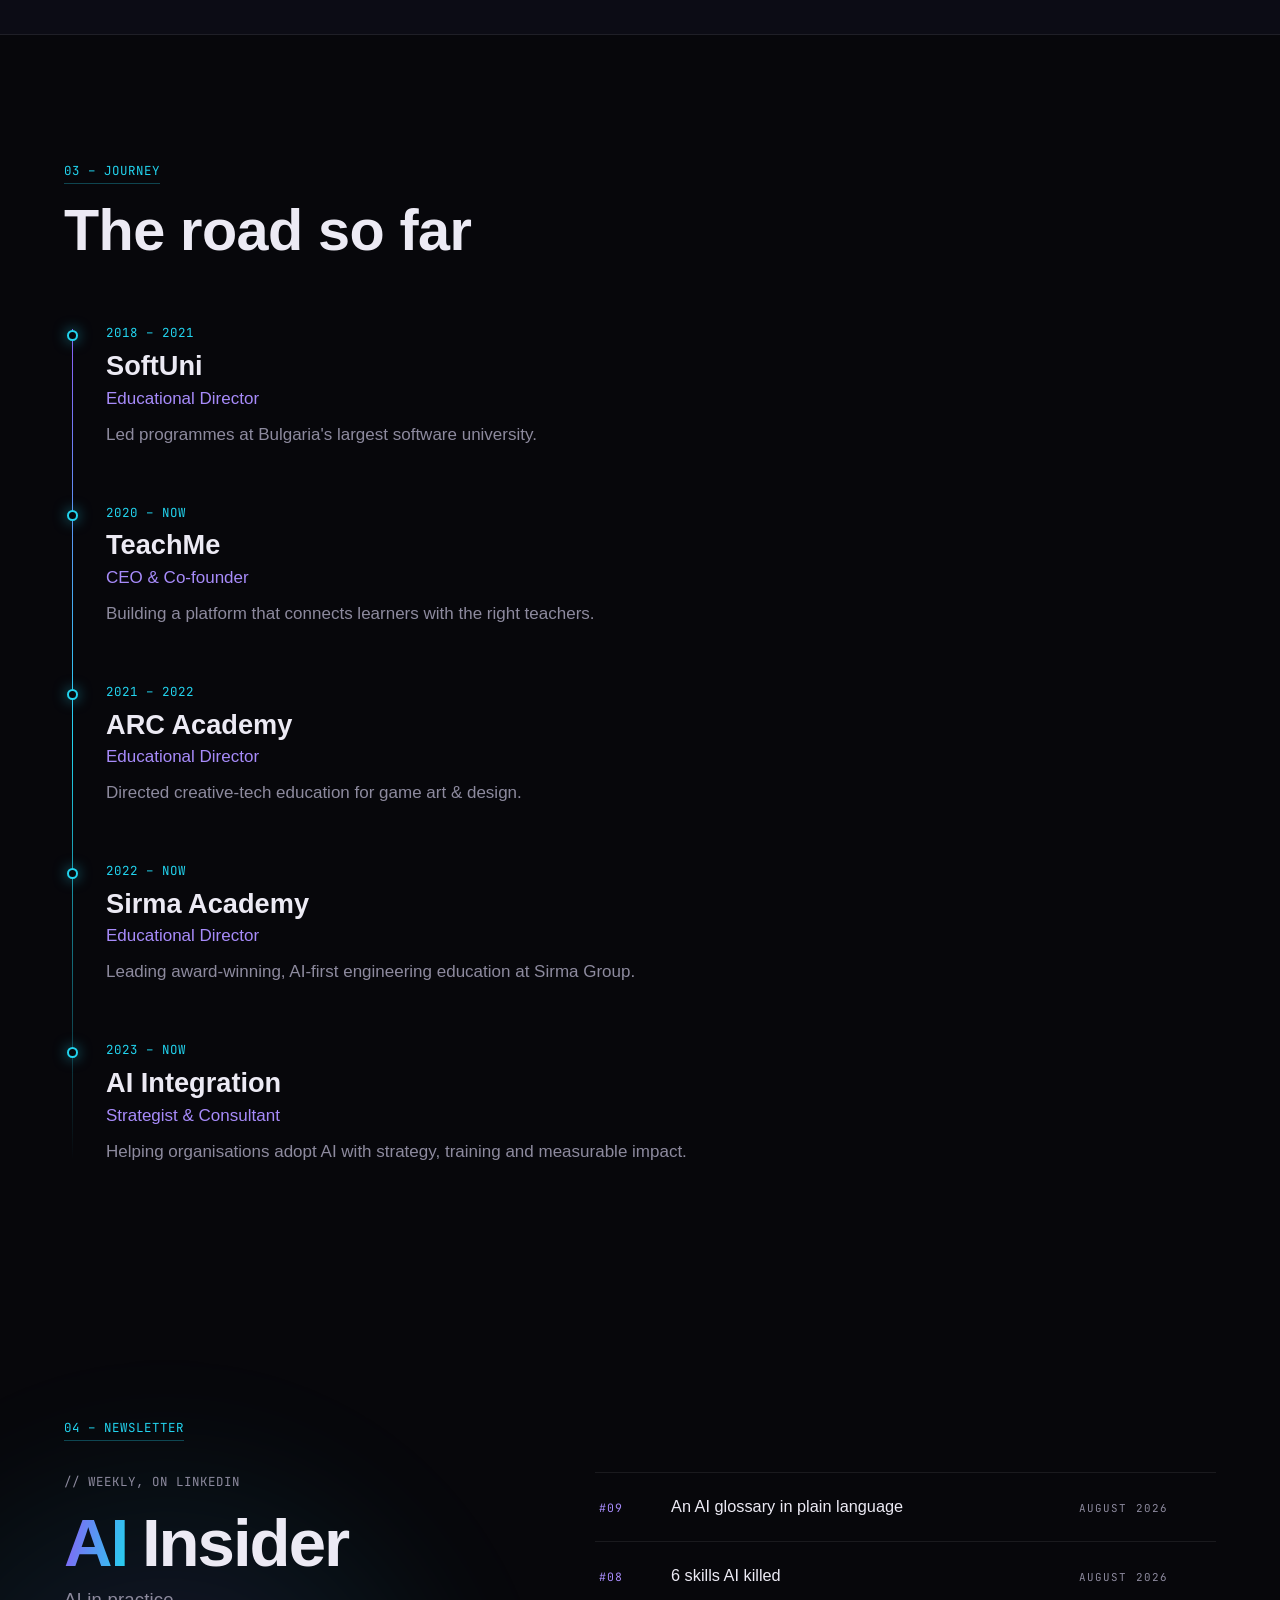
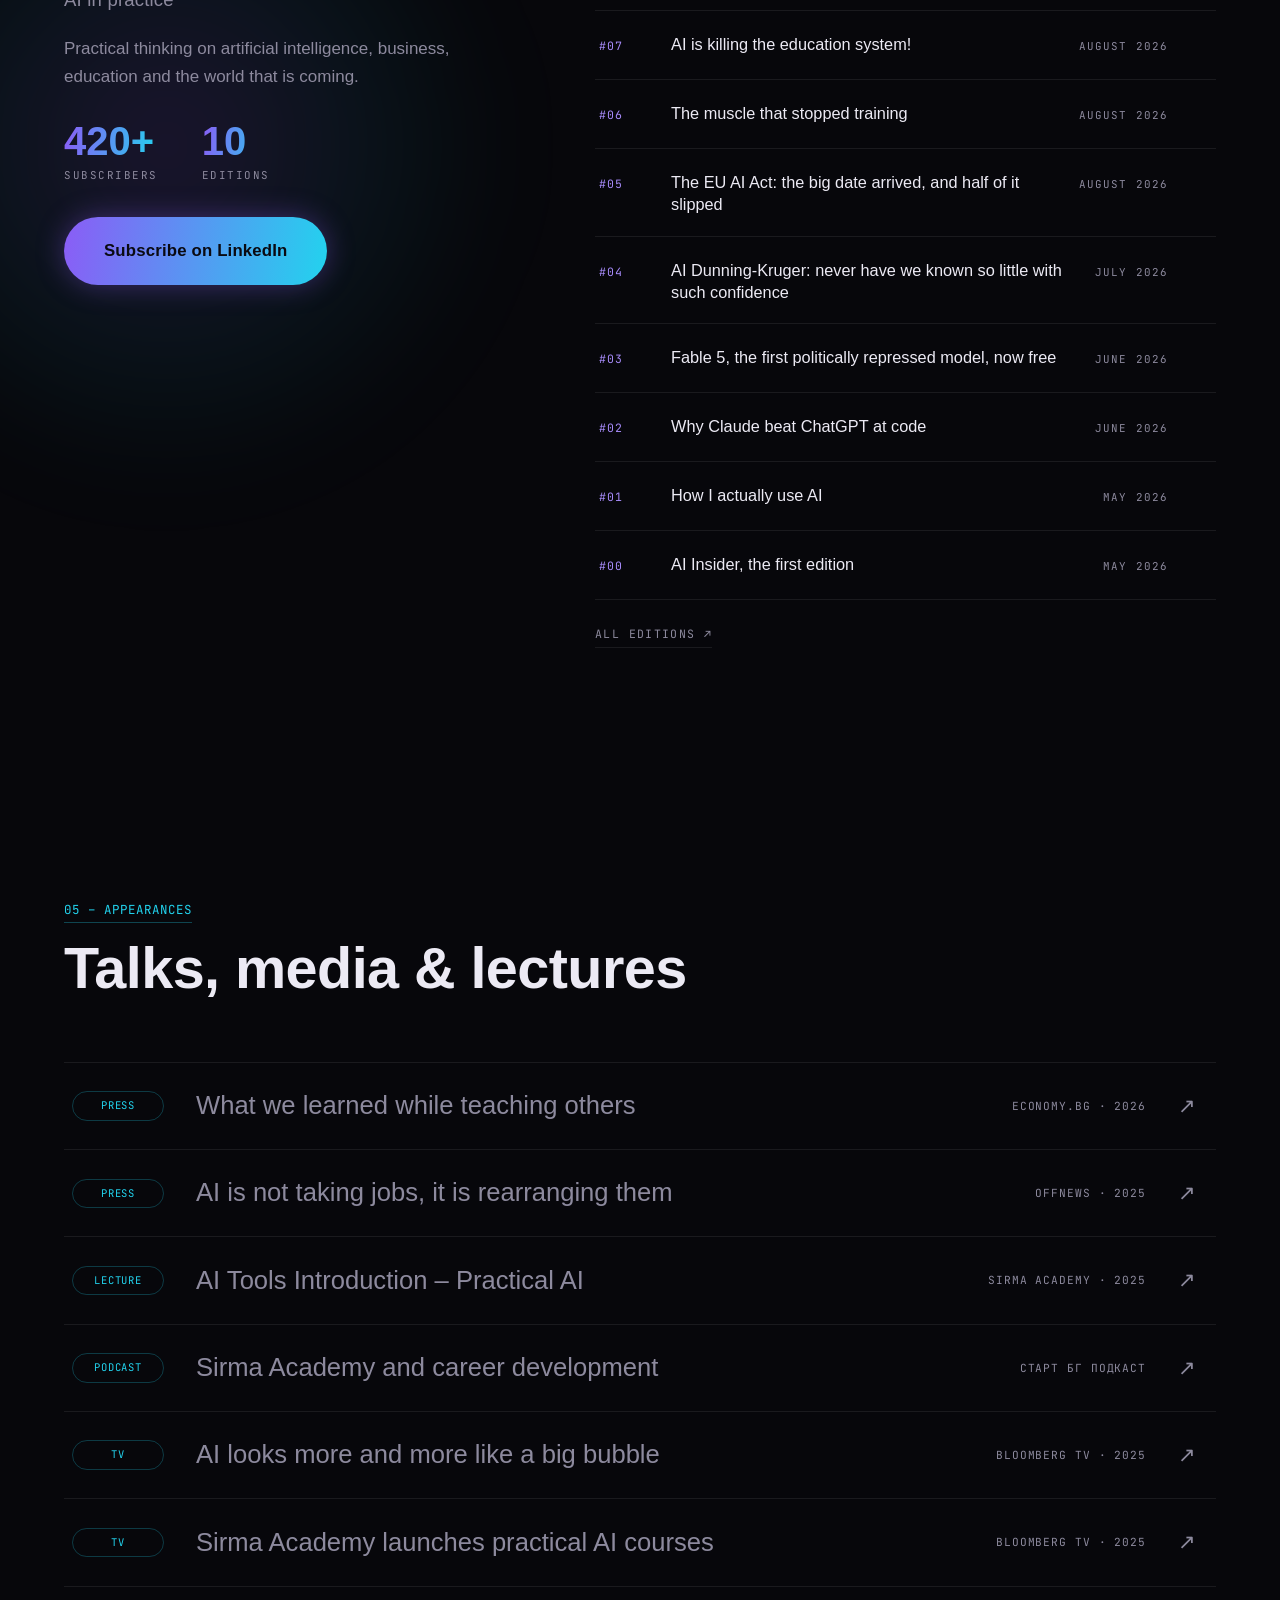
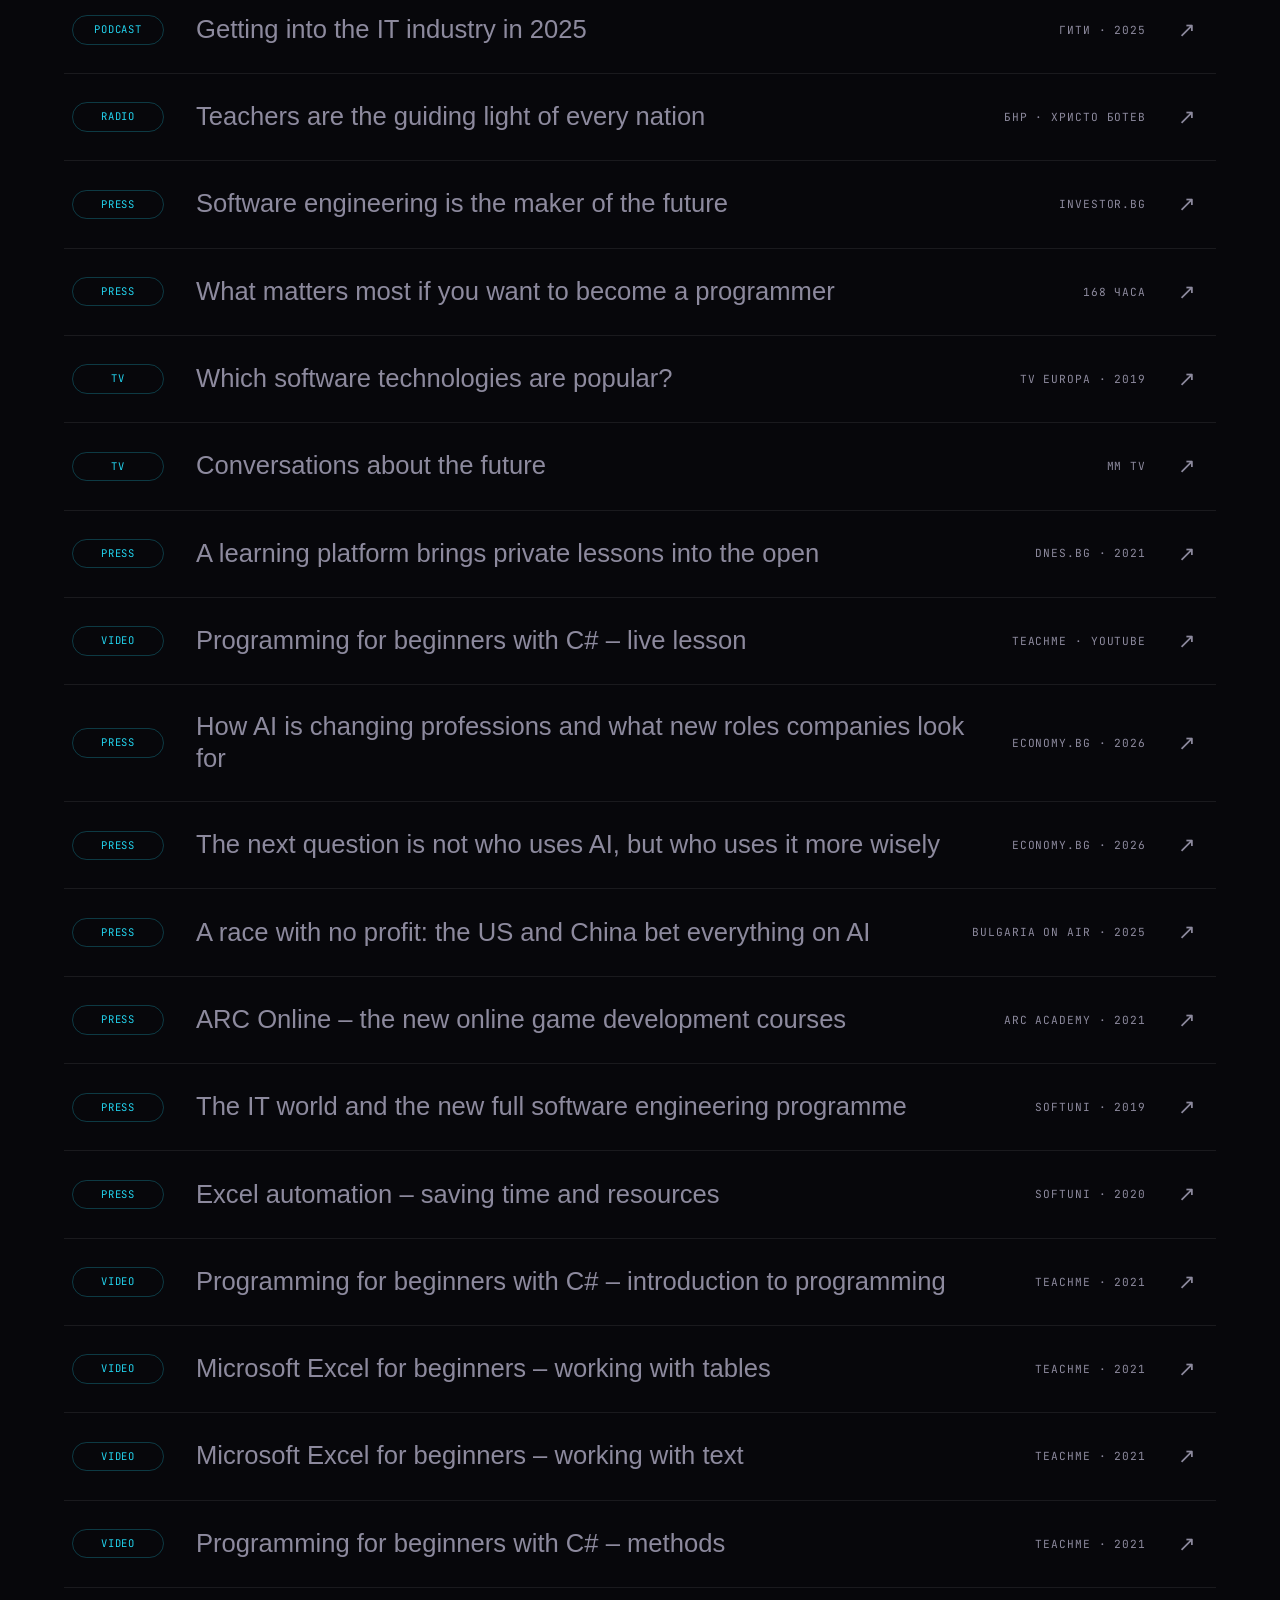
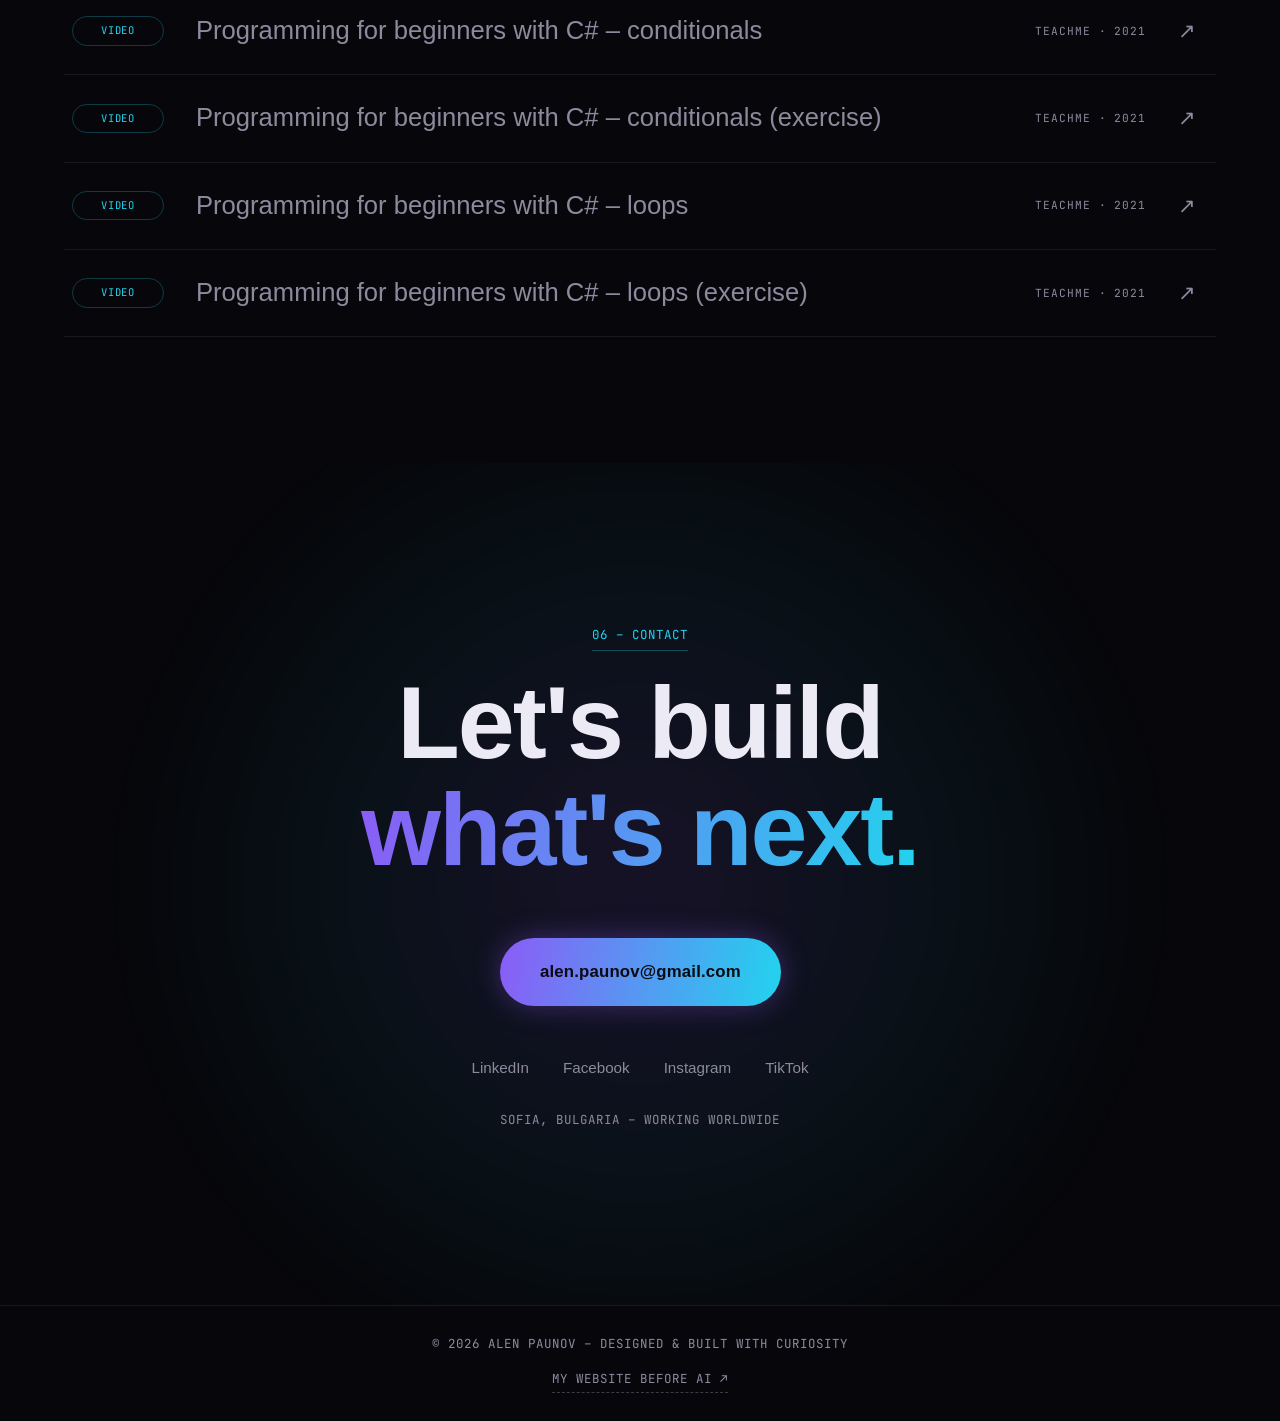
==== commit d78884e3: "Add AI Tetradkata: chalkboard-and-notebook learning page for Claude/ChatGPT Handwritten classroom ae" ====
--- a/index.html
+++ b/index.html
@@ -73,6 +73,7 @@
         <a class="magnetic" href="#newsletter" data-i18n="nav.newsletter">Newsletter</a>
         <a class="magnetic" href="#contact" data-i18n="nav.contact">Contact</a>
         <a class="magnetic dnav__gallery" href="index-gallery.html" data-i18n="nav.gallery">Gallery ✦</a>
+        <a class="magnetic dnav__gallery" href="tetradka.html" data-i18n="nav.notebook">Тетрадката ✎</a>
       </nav>
 
       <button class="lang-toggle magnetic" id="langToggle" aria-label="Switch language">
@@ -99,6 +100,7 @@
       <a href="#appearances"><i class="mono">05</i><span data-i18n="nav.appearances">Appearances</span></a>
       <a href="#contact"><i class="mono">06</i><span data-i18n="nav.contact">Contact</span></a>
       <a href="index-gallery.html"><i class="mono">07</i><span data-i18n="nav.gallery">Gallery ✦</span></a>
+      <a href="tetradka.html"><i class="mono">08</i><span data-i18n="nav.notebook">Тетрадката ✎</span></a>
     </nav>
     <p class="menu-overlay__meta mono">Sofia, Bulgaria – <span data-i18n="hero.worldwide">working worldwide</span></p>
   </div>
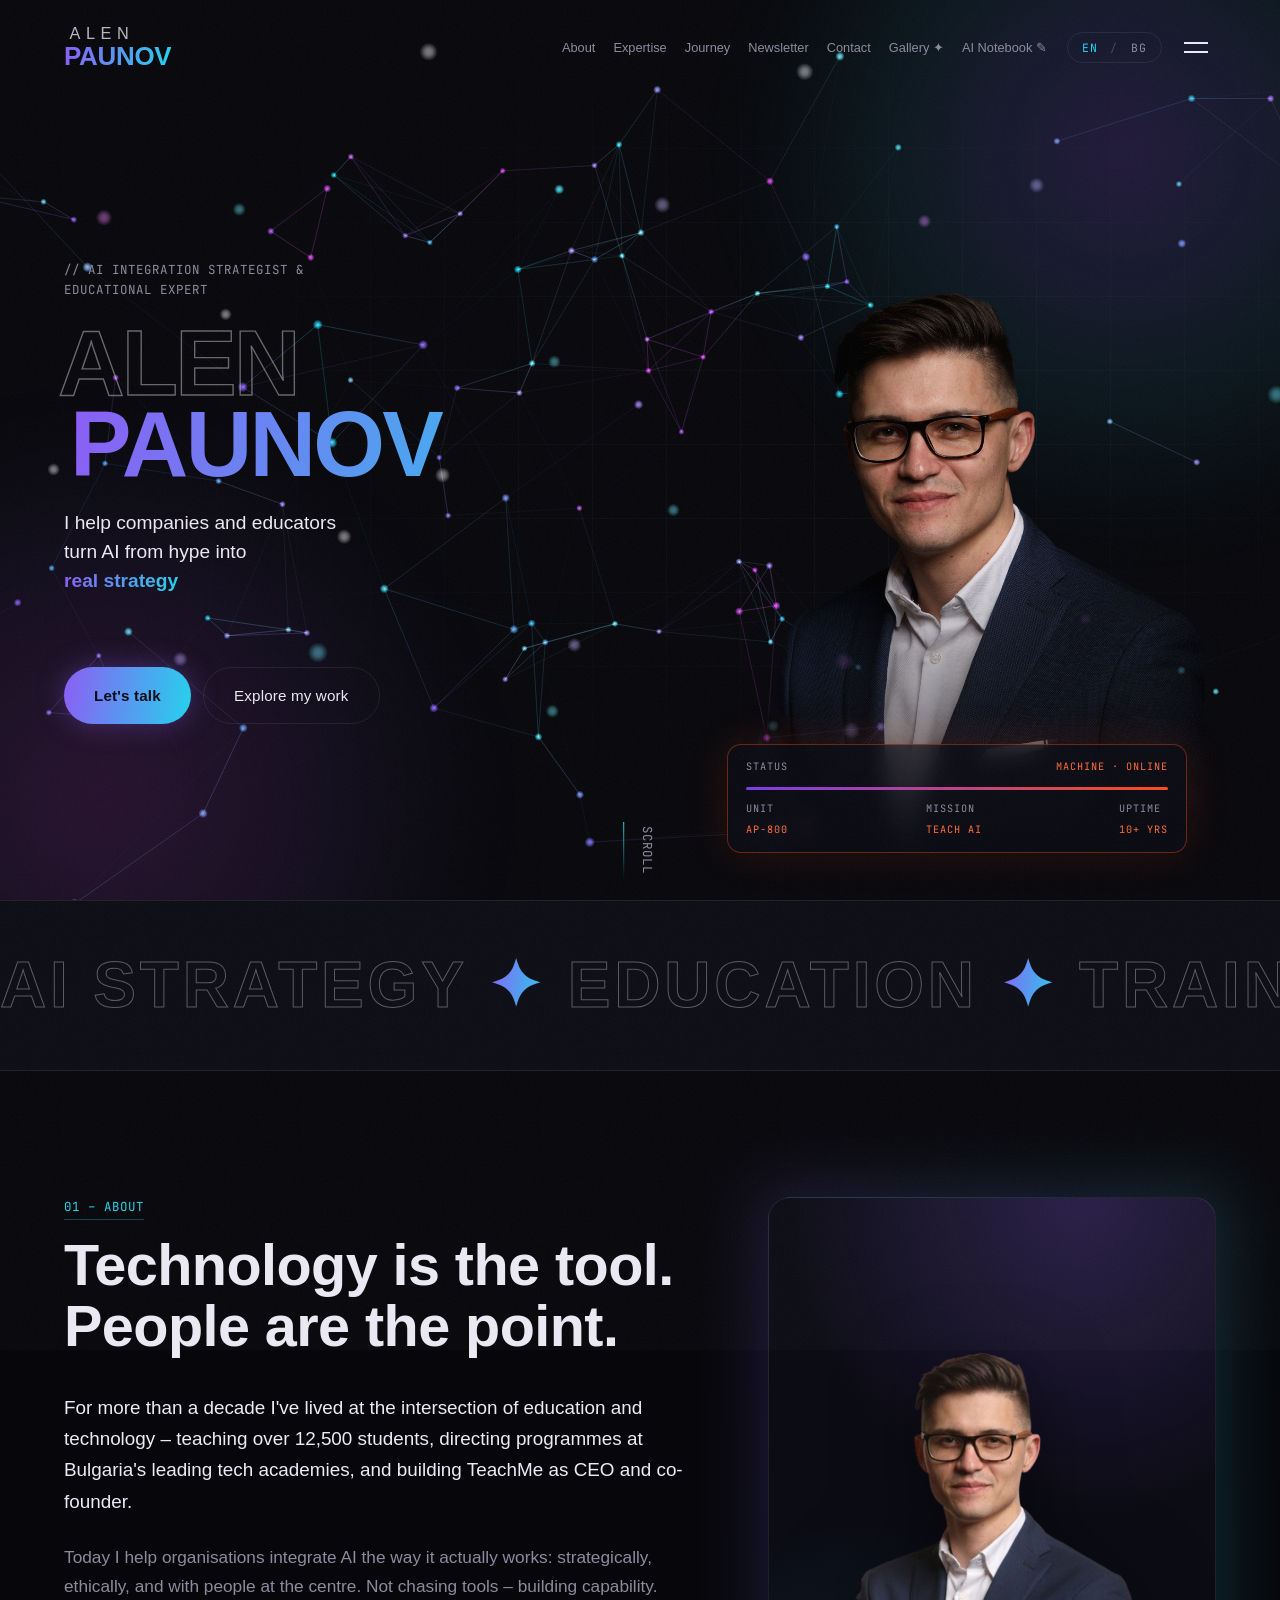
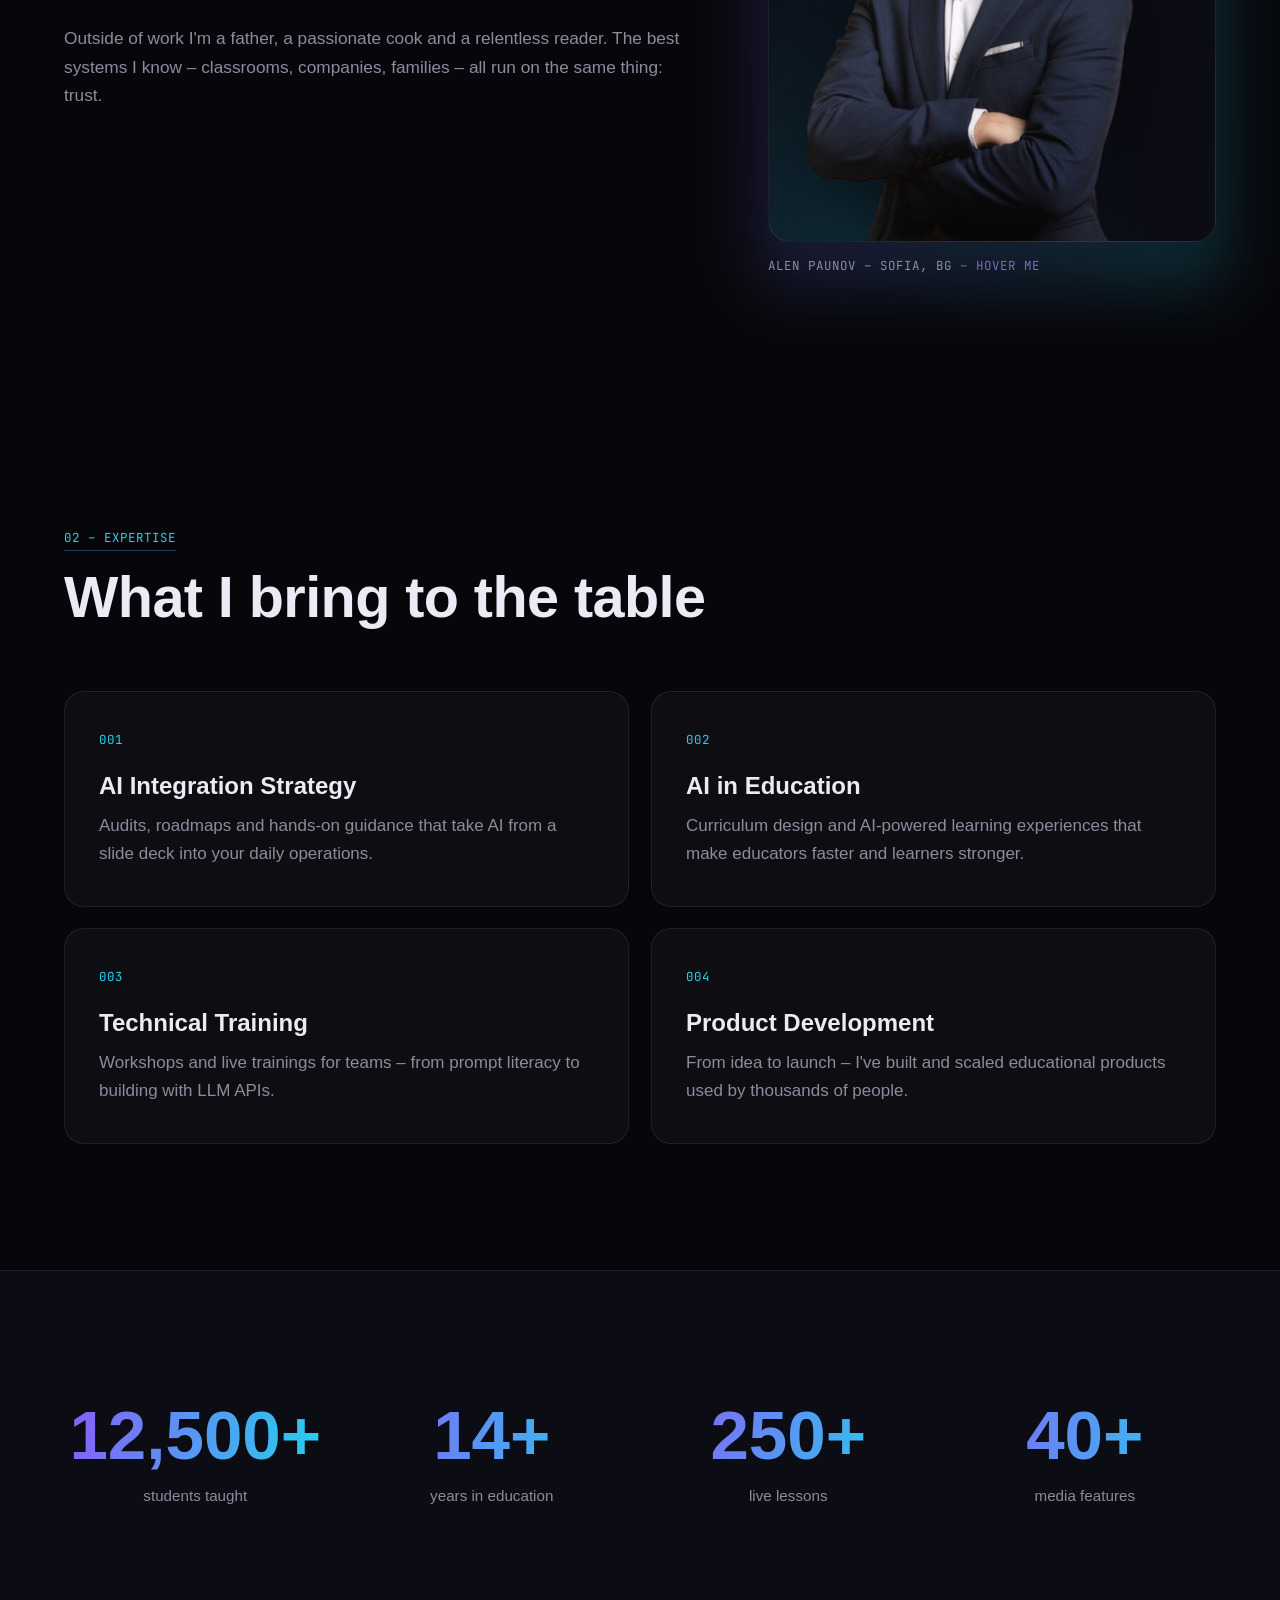
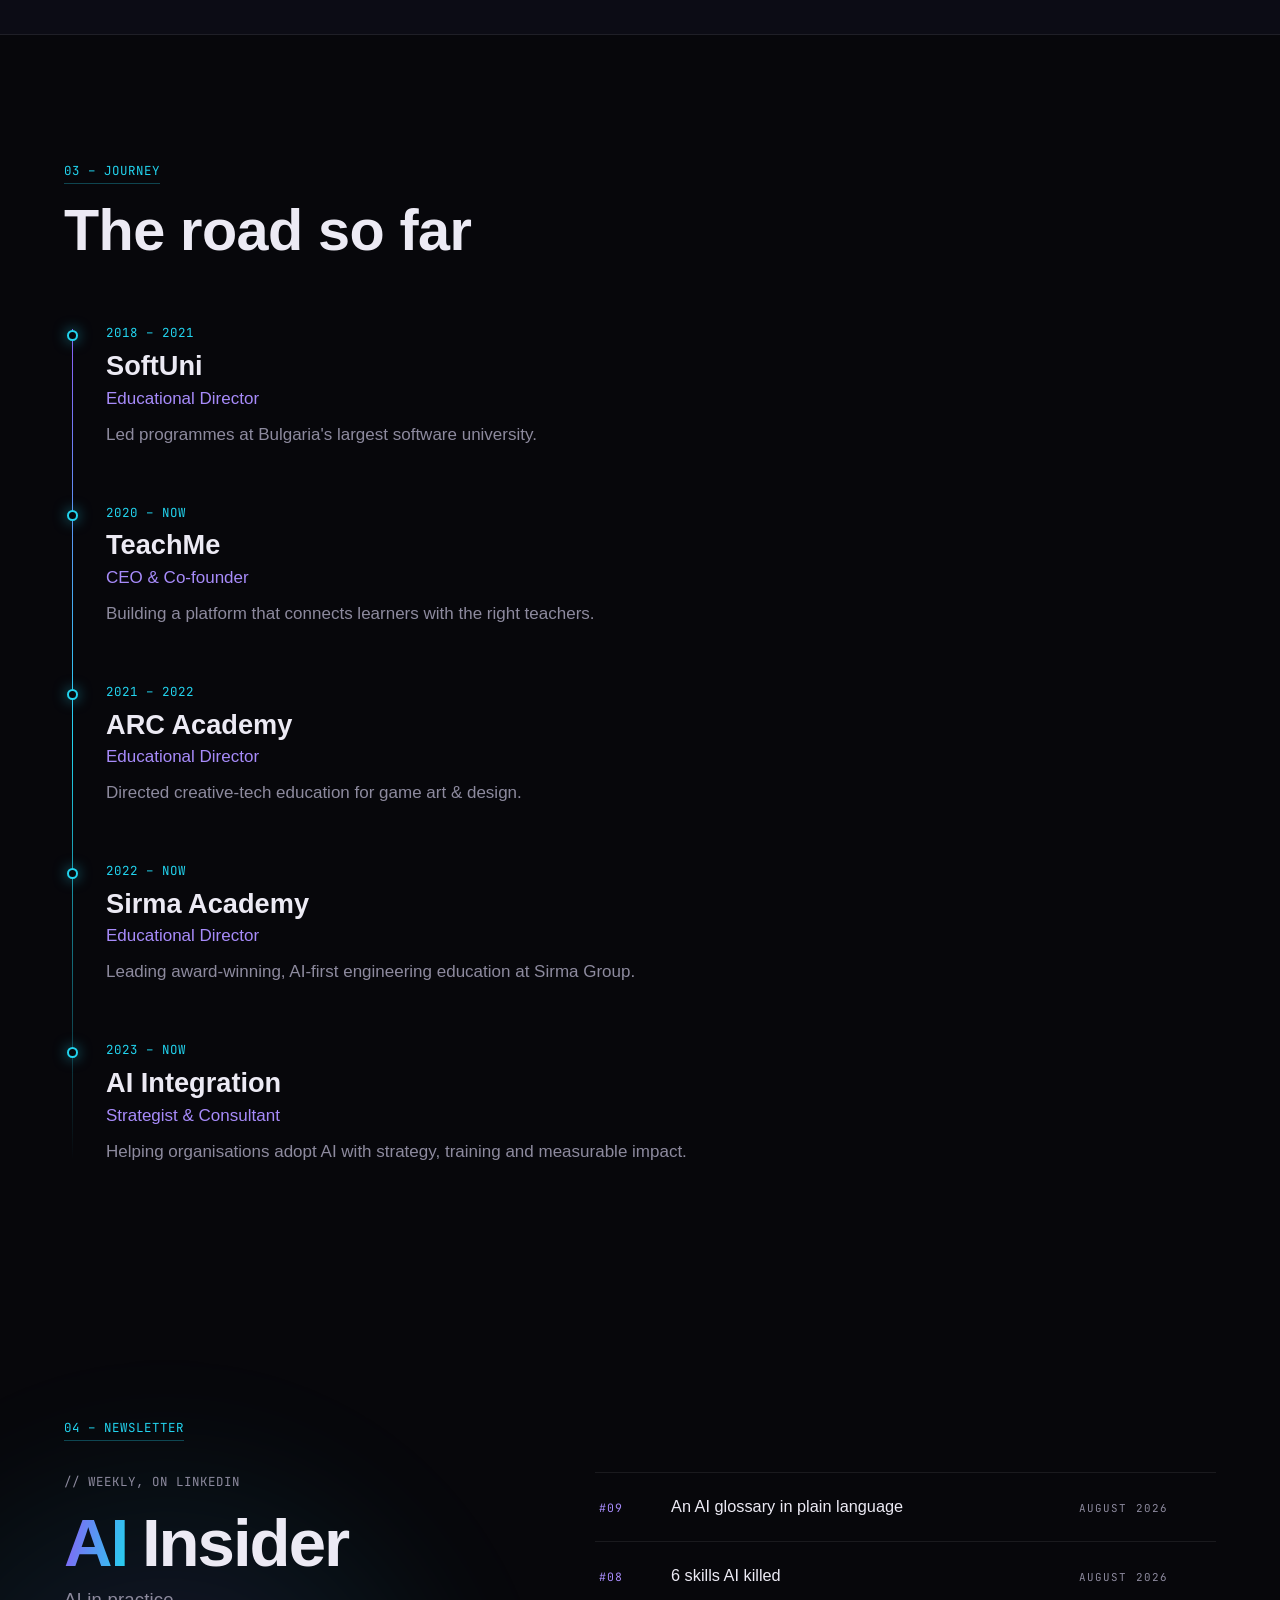
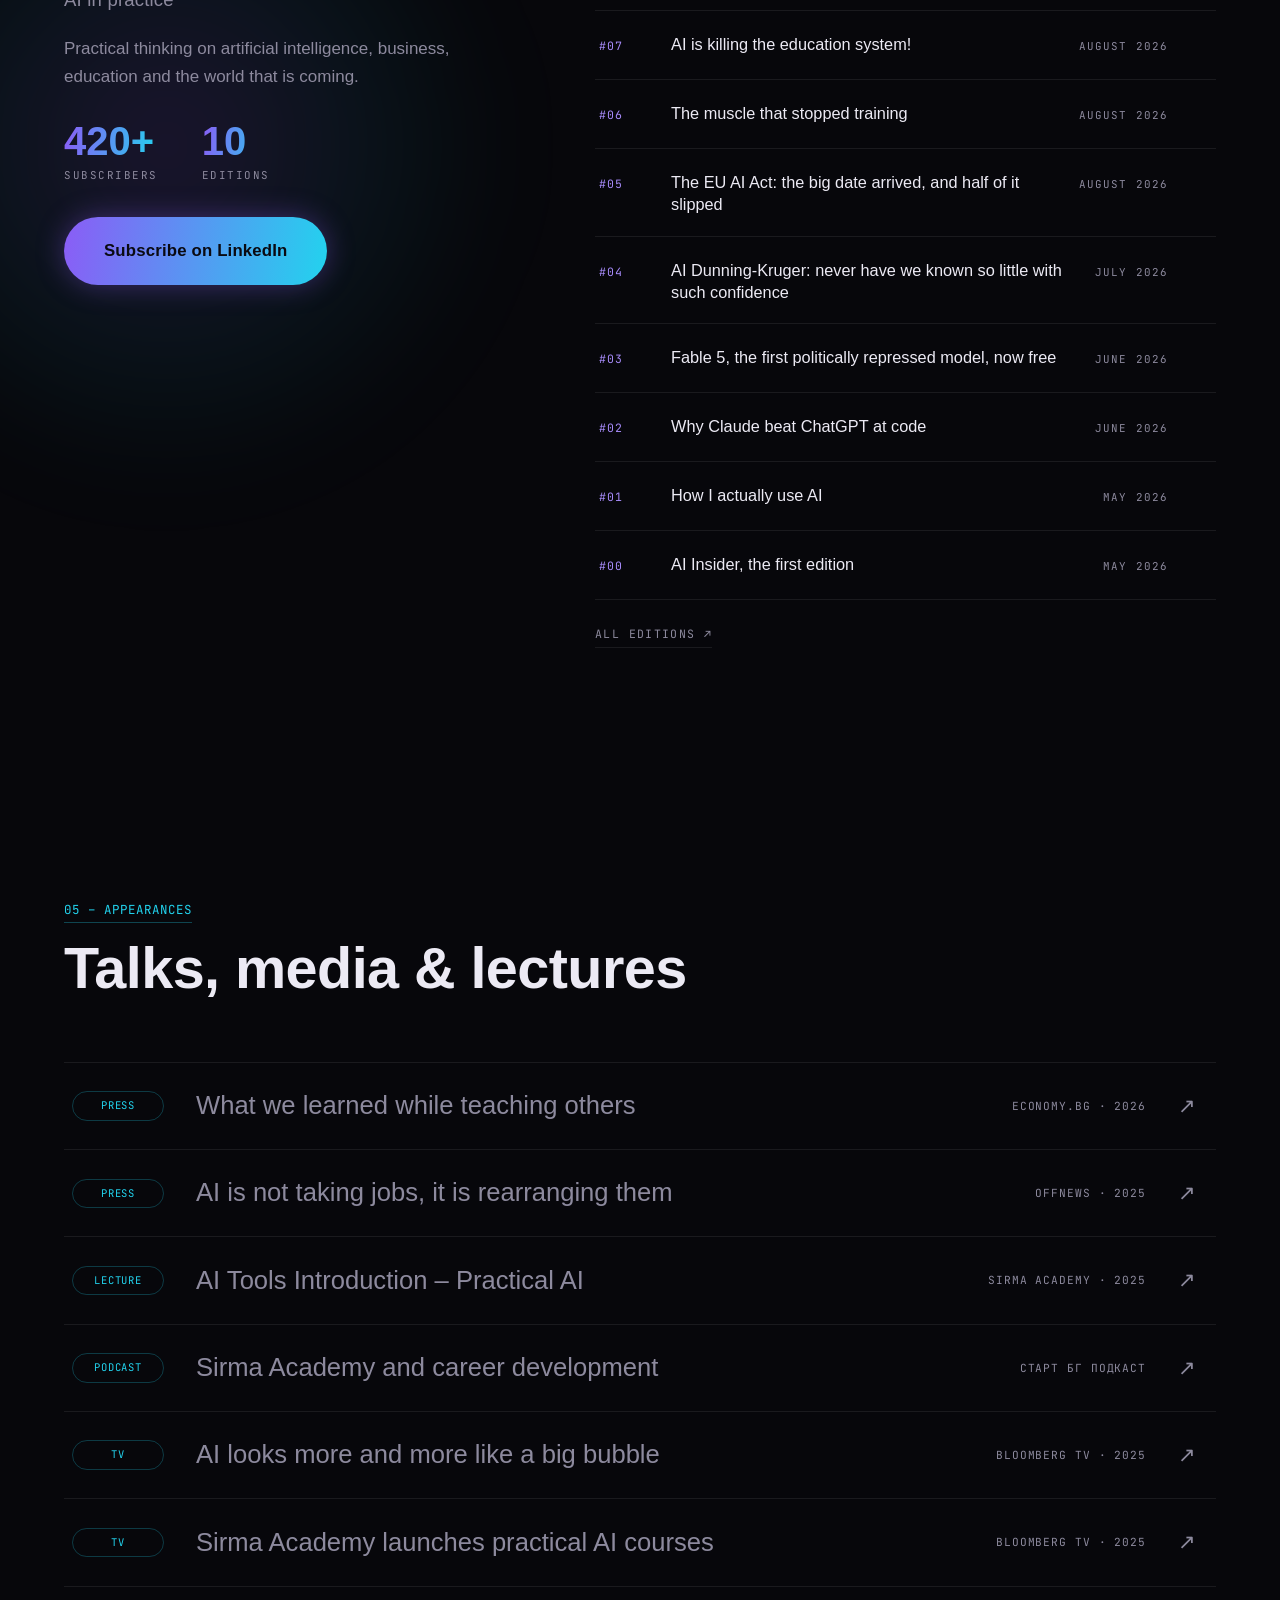
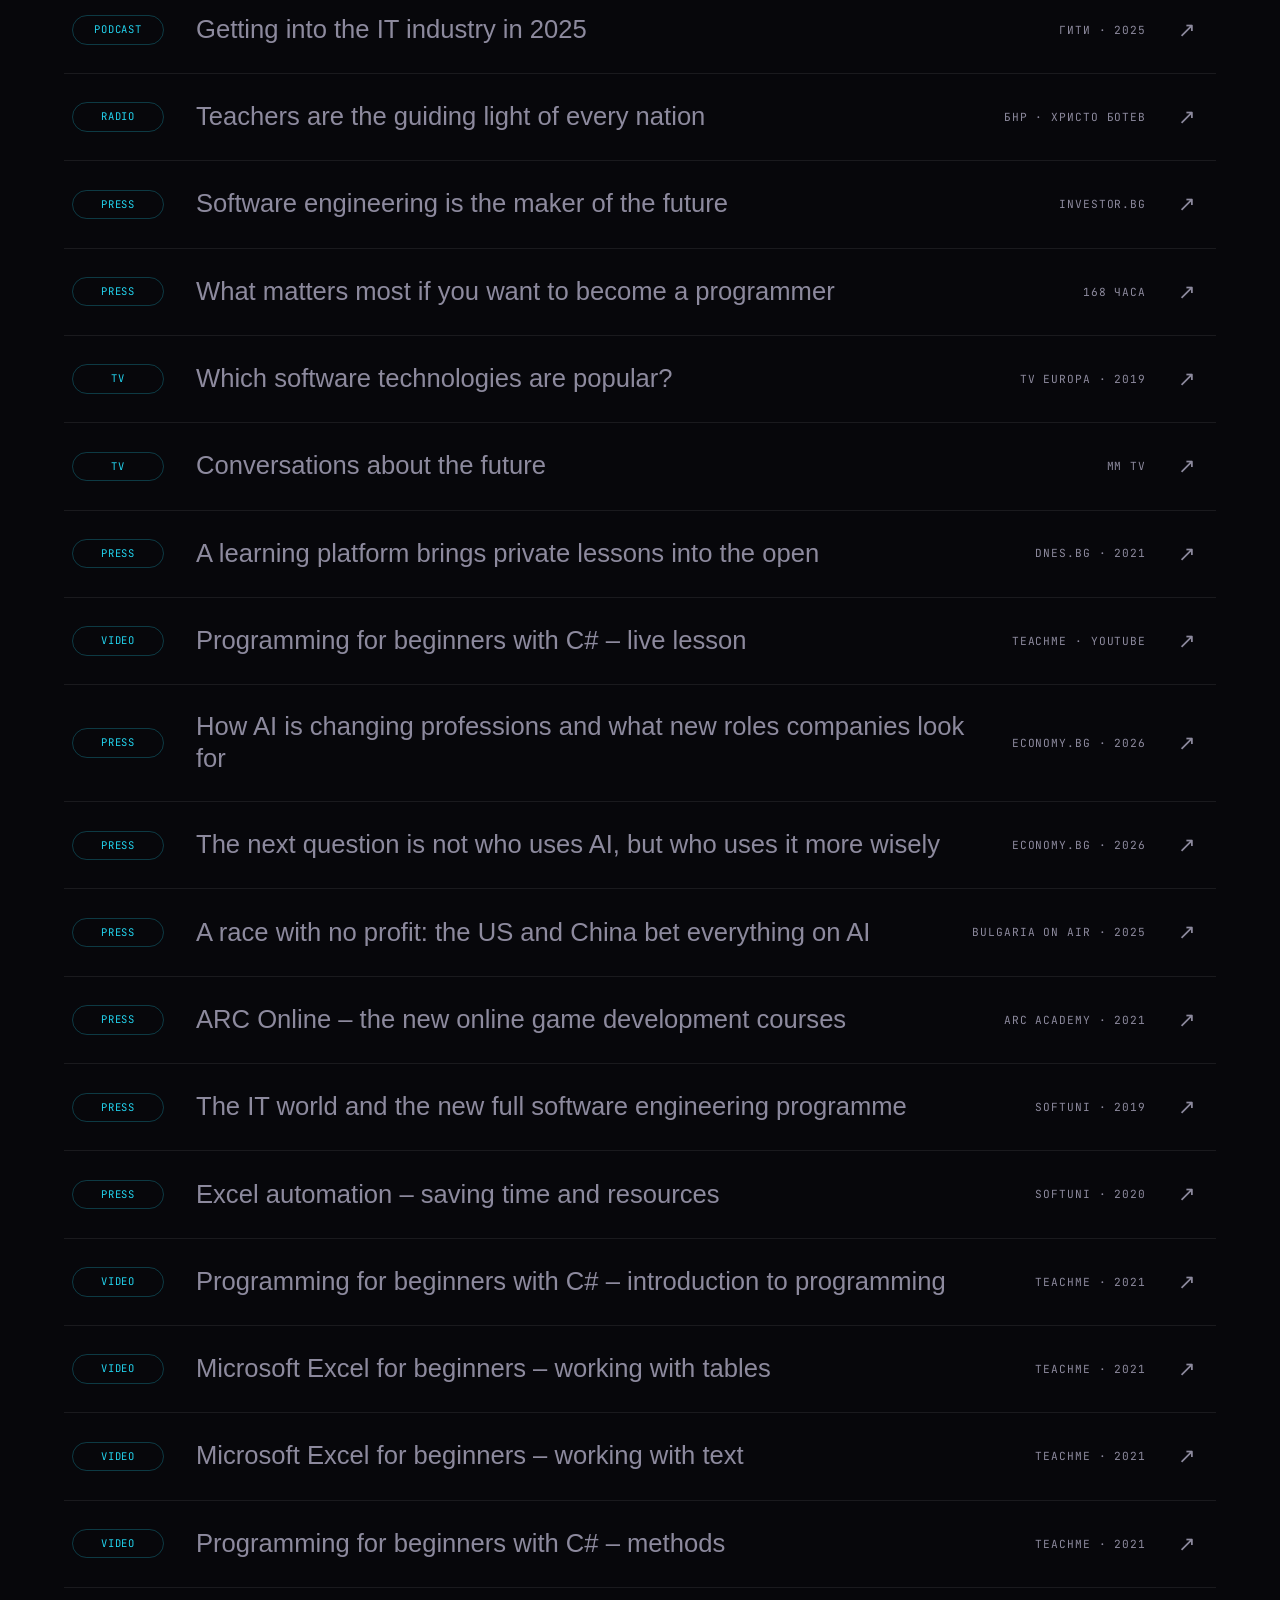
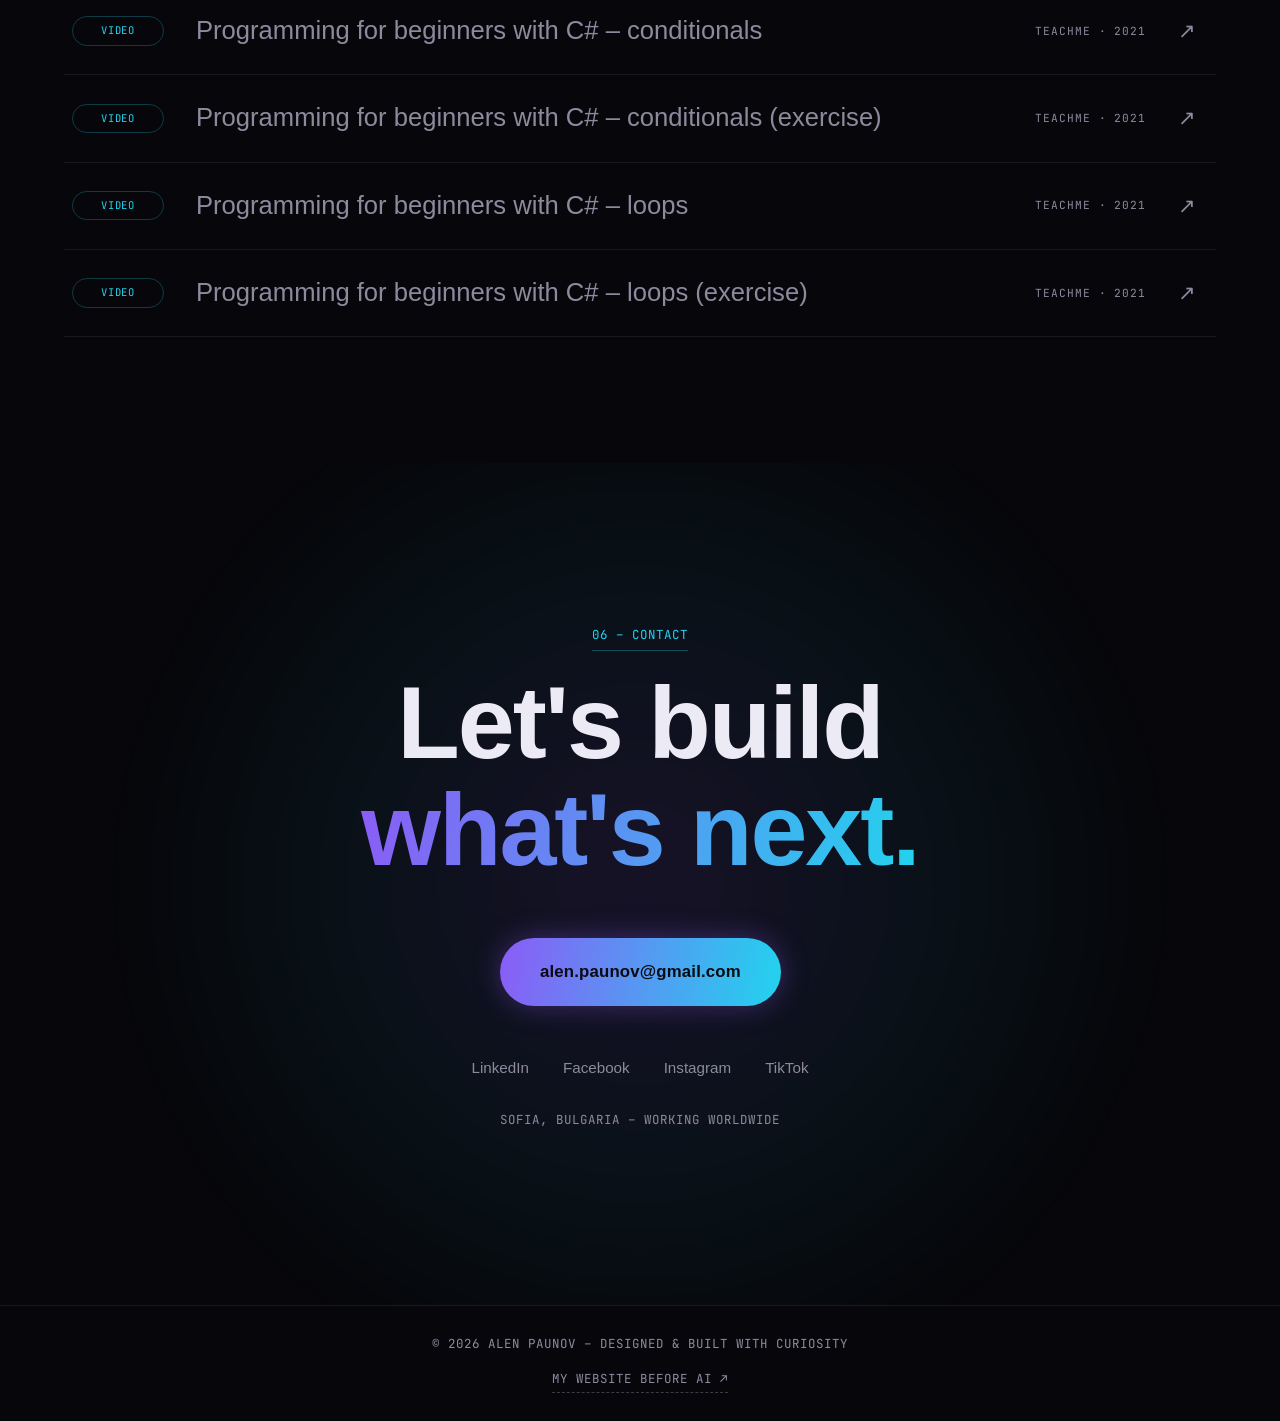
==== commit 2a06710a: "Grow the AI notebook: projects corkboard, practice checklist, tips, glossary; English URLs - Corkboa" ====
--- a/index.html
+++ b/index.html
@@ -73,7 +73,7 @@
         <a class="magnetic" href="#newsletter" data-i18n="nav.newsletter">Newsletter</a>
         <a class="magnetic" href="#contact" data-i18n="nav.contact">Contact</a>
         <a class="magnetic dnav__gallery" href="index-gallery.html" data-i18n="nav.gallery">Gallery ✦</a>
-        <a class="magnetic dnav__gallery" href="tetradka.html" data-i18n="nav.notebook">Тетрадката ✎</a>
+        <a class="magnetic dnav__gallery" href="notebook.html" data-i18n="nav.notebook">Тетрадката ✎</a>
       </nav>
 
       <button class="lang-toggle magnetic" id="langToggle" aria-label="Switch language">
@@ -100,7 +100,7 @@
       <a href="#appearances"><i class="mono">05</i><span data-i18n="nav.appearances">Appearances</span></a>
       <a href="#contact"><i class="mono">06</i><span data-i18n="nav.contact">Contact</span></a>
       <a href="index-gallery.html"><i class="mono">07</i><span data-i18n="nav.gallery">Gallery ✦</span></a>
-      <a href="tetradka.html"><i class="mono">08</i><span data-i18n="nav.notebook">Тетрадката ✎</span></a>
+      <a href="notebook.html"><i class="mono">08</i><span data-i18n="nav.notebook">Тетрадката ✎</span></a>
     </nav>
     <p class="menu-overlay__meta mono">Sofia, Bulgaria – <span data-i18n="hero.worldwide">working worldwide</span></p>
   </div>
